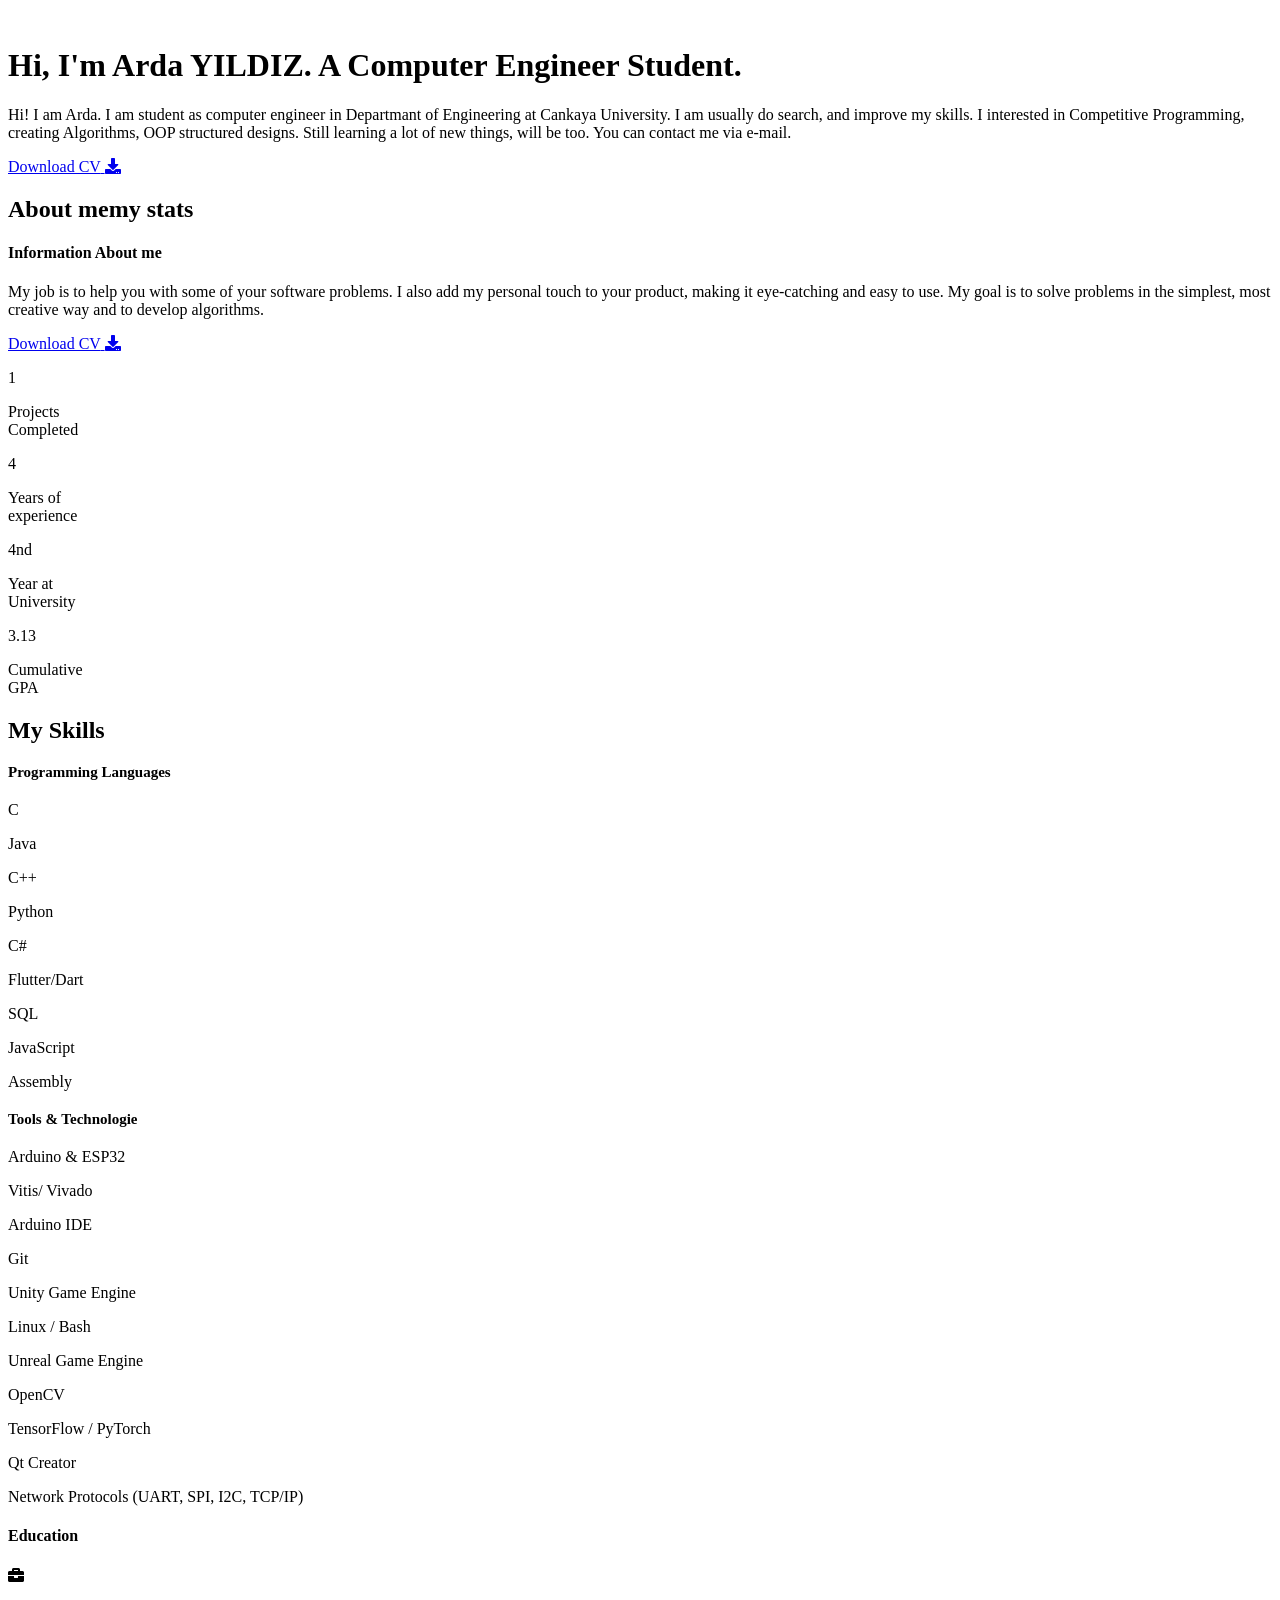
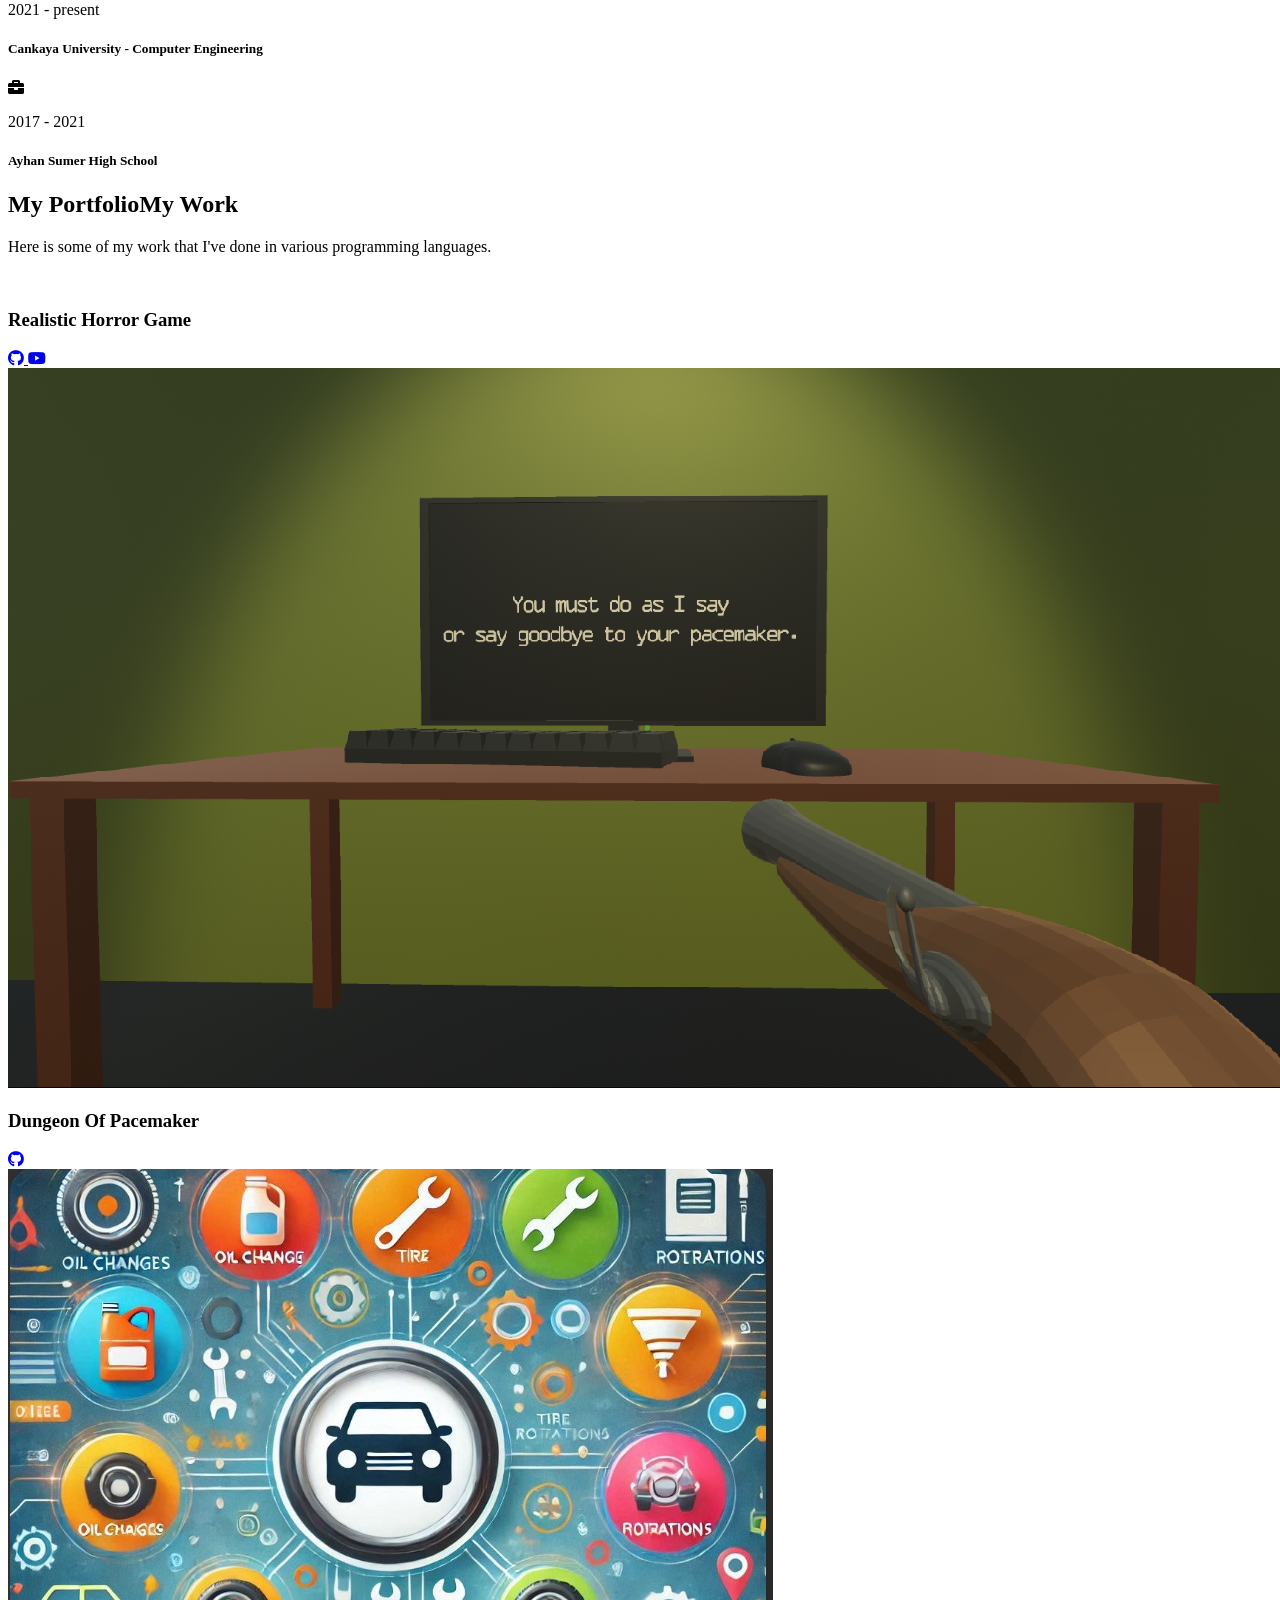
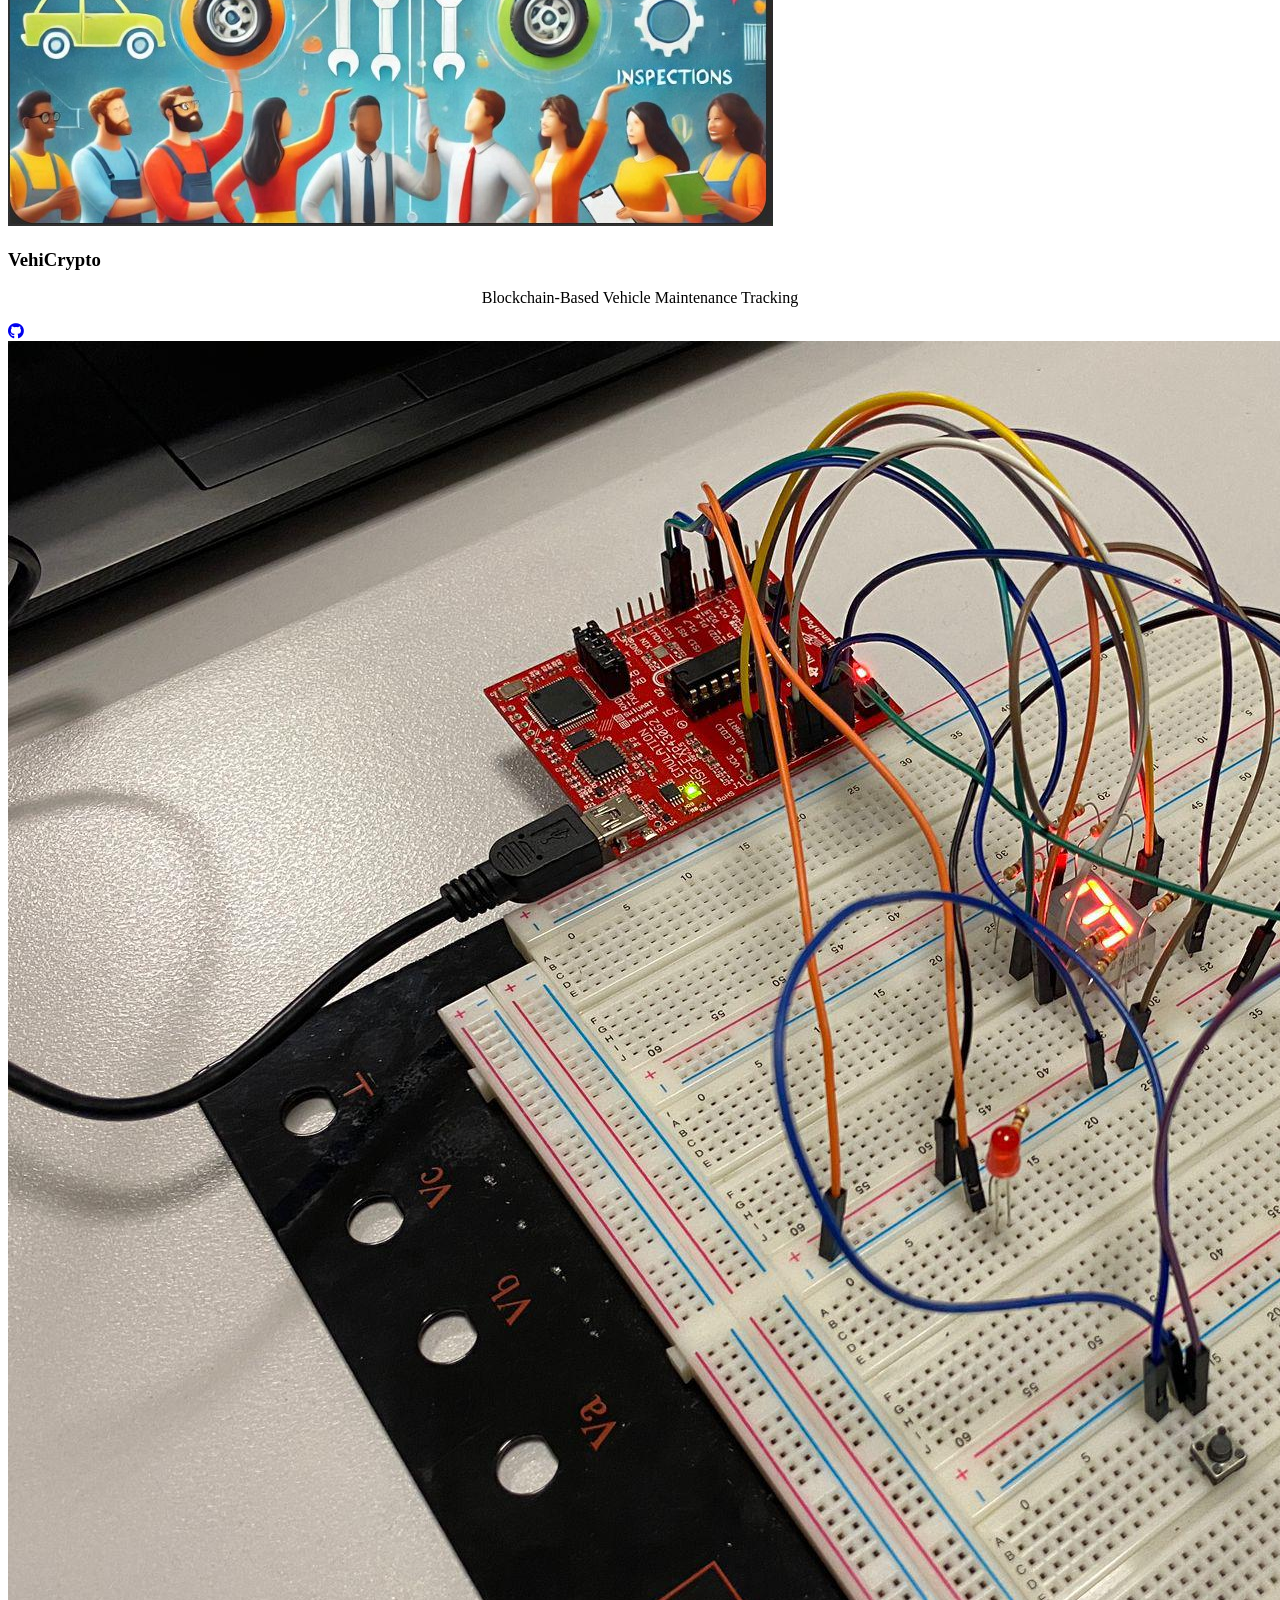
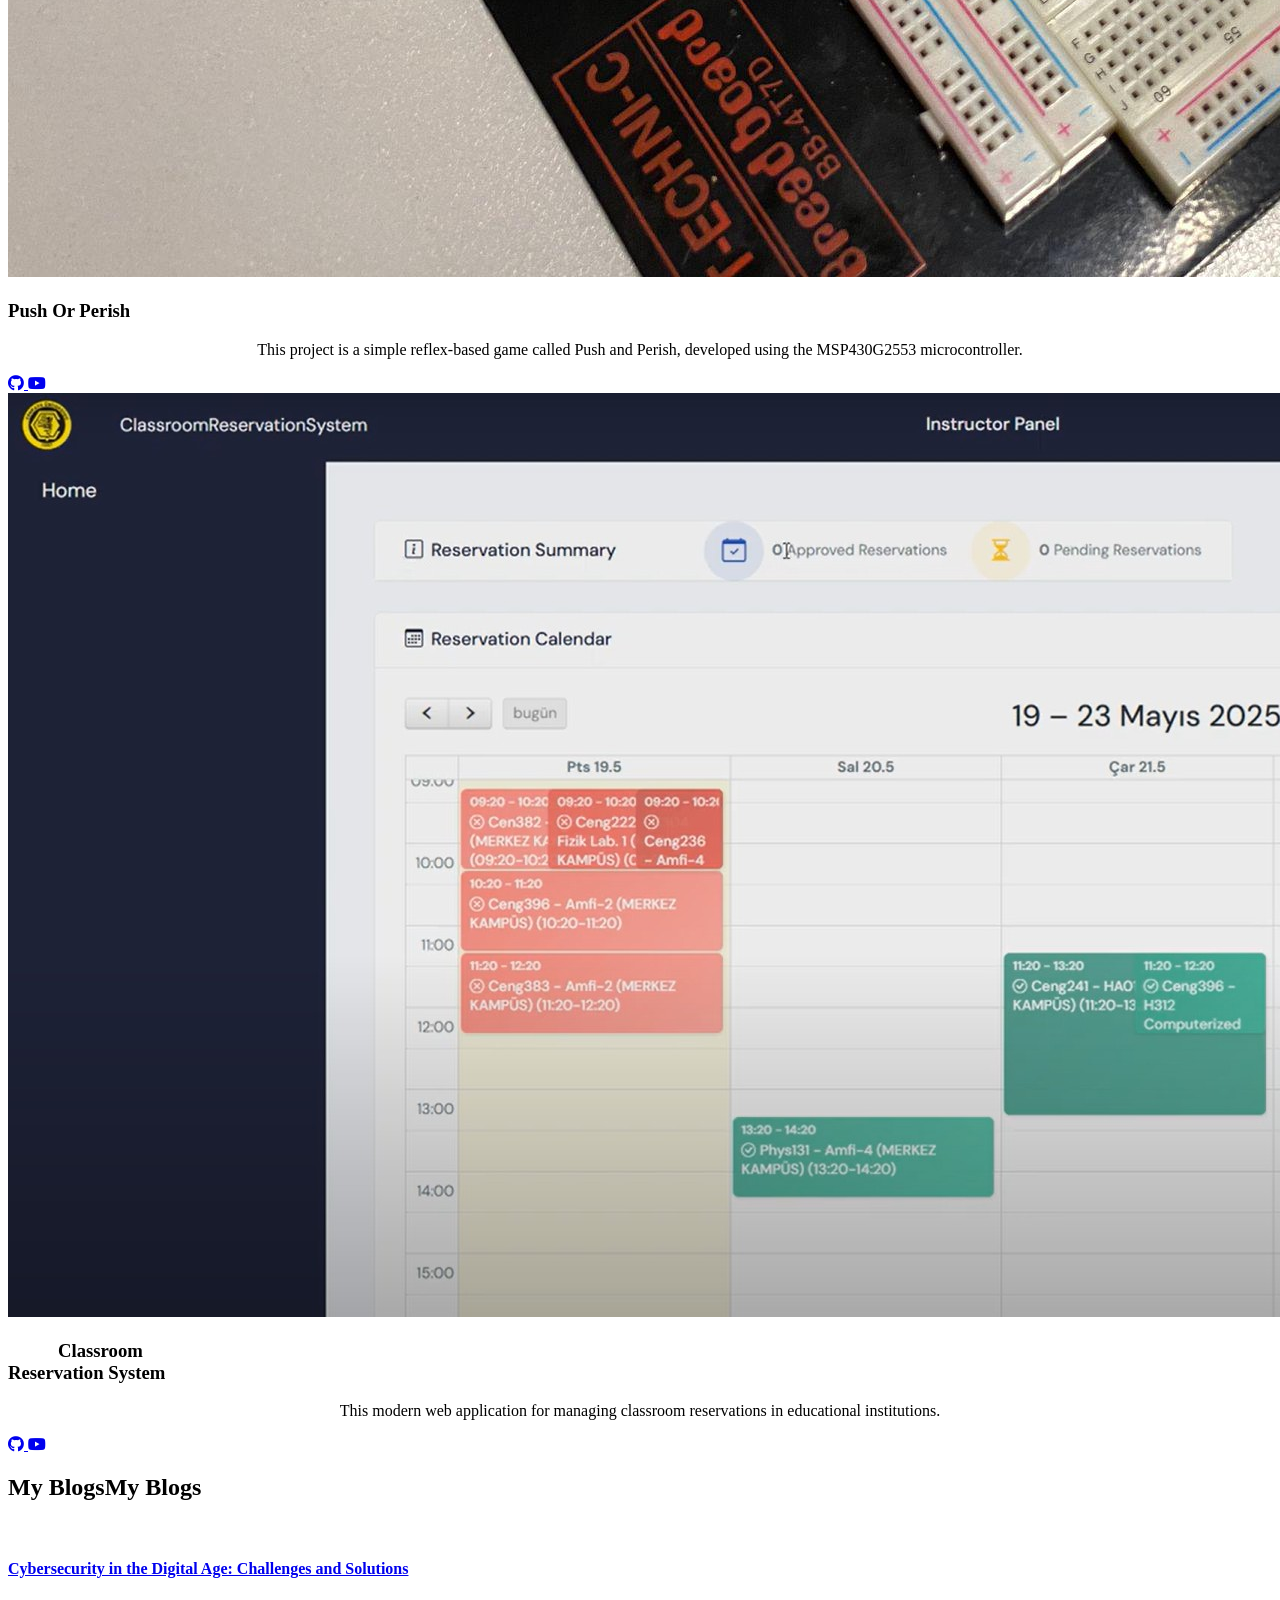
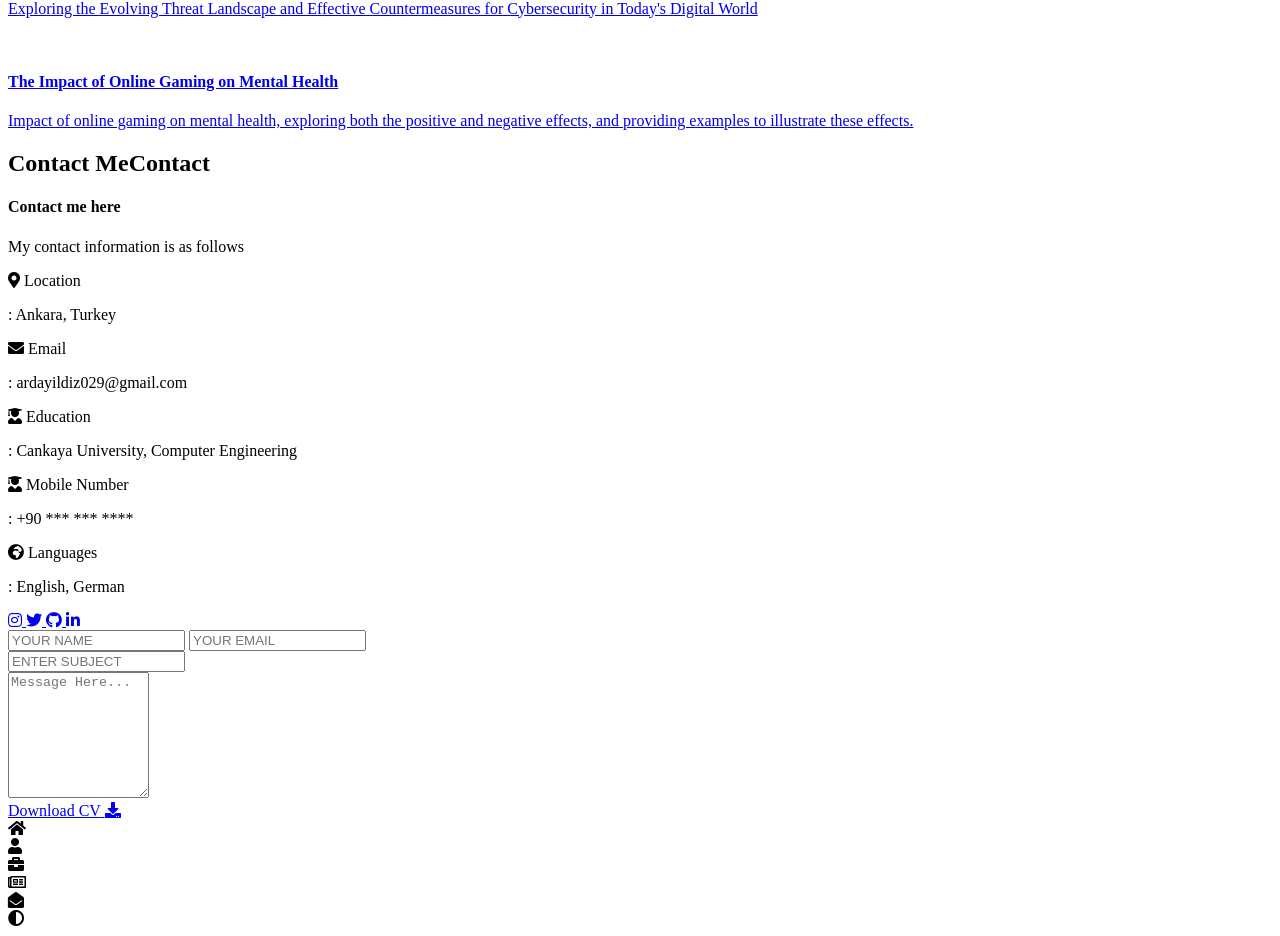
==== index.html @ e6e060e6 "." ====
<!DOCTYPE html>
<html lang="en">

<head>
    <meta charset="UTF-8">
    <meta http-equiv="X-UA-Compatible" content="IE=edge">
    <meta name="viewport" content="width=device-width, initial-scale=1.0">
    <title>Arda YILDIZ</title>
    <link rel="stylesheet" href="styles/styles.css">
    <link rel="preconnect" href="https://fonts.googleapis.com">
    <link rel="preconnect" href="https://fonts.gstatic.com" crossorigin>
    <link rel="stylesheet" href="https://cdnjs.cloudflare.com/ajax/libs/font-awesome/5.15.4/css/all.min.css"
        integrity="sha512-1ycn6IcaQQ40/MKBW2W4Rhis/DbILU74C1vSrLJxCq57o941Ym01SwNsOMqvEBFlcgUa6xLiPY/NS5R+E6ztJQ=="
        crossorigin="anonymous" referrerpolicy="no-referrer" />
    <link href="https://fonts.googleapis.com/css2?family=Poppins:wght@400;500;600;700;800&display=swap"
        rel="stylesheet">
    <link rel="icon" href="https://github.com/29ardayildiz/29ardayildiz.github.io/blob/main/favicon.ico"
        type="image/x-icon" />
</head>

<body class="main-content">
    <header class="container header active" id="home">
        <div class="header-content">
            <div class="left-header">
                <div class="h-shape"></div>
                <div class="image">
                    <img src="img/hero.png" alt="">
                </div>
            </div>
            <div class="right-header">
                <h1 class="name">
                    Hi, I'm <span>Arda YILDIZ.</span>
                    A Computer Engineer Student.
                </h1>
                <p>
                    Hi! I am Arda. I am student as computer engineer in Departmant of Engineering at Cankaya University.
                    I am usually do search, and improve my skills.
                    I interested in Competitive Programming, creating Algorithms, OOP structured designs.
                    Still learning a lot of new things, will be too. You can contact me via e-mail.
                </p>
                <div class="btn-con">
                    <a href="https://29ardayildiz.github.io/Arda_YILDIZ_Cv.pdf" class="main-btn">
                        <span class="btn-text">Download CV</span>
                        <span class="btn-icon"><i class="fas fa-download"></i></span>
                    </a>
                </div>
            </div>
        </div>
    </header>
    <main>
        <section class="container about" id="about">
            <div class="main-title">
                <h2>About <span>me</span><span class="bg-text">my stats</span></h2>
            </div>
            <div class="about-container">
                <div class="left-about">
                    <h4>Information About me</h4>
                    <p>
                        My job is to help you with some of your software problems.
                        I also add my personal touch to your product, making it eye-catching and easy to use.
                        My goal is to solve problems in the simplest, most creative way and to develop algorithms.
                    </p>
                    <div class="btn-con">
                        <a href="https://29ardayildiz.github.io/Arda_YILDIZ_Cv.pdf" class="main-btn">
                            <span class="btn-text">Download CV</span>
                            <span class="btn-icon"><i class="fas fa-download"></i></span>
                        </a>
                    </div>
                </div>
                <div class="right-about">
                    <div class="about-item">
                        <div class="abt-text">
                            <p class="large-text">1</p>
                            <p class="small-text">Projects <br /> Completed</p>
                        </div>
                    </div>
                    <div class="about-item">
                        <div class="abt-text">
                            <p class="large-text">4</p>
                            <p class="small-text">Years of <br /> experience</p>
                        </div>
                    </div>
                    <div class="about-item">
                        <div class="abt-text">
                            <p class="large-text">4nd</p>
                            <p class="small-text">Year at <br /> University</p>
                        </div>
                    </div>
                    <div class="about-item">
                        <div class="abt-text">
                            <p class="large-text">3.13</p>
                            <p class="small-text">Cumulative <br /> GPA</p>
                        </div>
                    </div>
                </div>
            </div>
            <div class="about-stats">
                <h1 class="stat-title">My Skills</h1>
                <h4 class="stat-title" style="font-size:15px;">Programming Languages</h4>
                <div class="progress-bars">
                    <div class="progress-bar">
                        <p class="prog-title">C</p>
                    </div>
                    <div class="progress-bar">
                        <p class="prog-title">Java</p>
                    </div>
                    <div class="progress-bar">
                        <p class="prog-title">C++</p>
                    </div>
                    <div class="progress-bar">
                        <p class="prog-title">Python</p>
                    </div>
                    <div class="progress-bar">
                        <p class="prog-title">C#</p>
                    </div>
                    <div class="progress-bar">
                        <p class="prog-title">Flutter/Dart</p>
                    </div>
                    <div class="progress-bar">
                        <p class="prog-title">SQL</p>
                    </div>
                    <div class="progress-bar">
                        <p class="prog-title">JavaScript</p>
                    </div>
                    <div class="progress-bar">
                        <p class="prog-title">Assembly</p>
                    </div>
                    
                </div>
                <h4 class="stat-title" style="font-size:15px;">Tools & Technologie</h4>
                <div class="progress-bars">
                    <div class="progress-bar">
                        <p class="prog-title">Arduino & ESP32  </p>
                    </div> 
                    <div class="progress-bar">
                        <p class="prog-title">Vitis/ Vivado</p>
                    </div>
                    <div class="progress-bar">
                        <p class="prog-title">Arduino IDE </p>
                    </div>
                    <div class="progress-bar">
                        <p class="prog-title">Git</p>
                    </div>
                    <div class="progress-bar">
                        <p class="prog-title">Unity Game Engine </p>
                    </div>
                    <div class="progress-bar">
                        <p class="prog-title"> Linux / Bash </p>
                    </div>
                    <div class="progress-bar">
                        <p class="prog-title">Unreal Game Engine</p>
                    </div>
                    <div class="progress-bar">
                        <p class="prog-title">OpenCV </p>
                    </div>
                    <div class="progress-bar">
                        <p class="prog-title">TensorFlow / PyTorch</p>
                    </div>
                    <div class="progress-bar">
                        <p class="prog-title">Qt Creator</p>
                    </div>
                    <div class="progress-bar" style="width:100%;">
                        <p class="prog-title" style="white-space:nowrap;">Network Protocols (UART, SPI, I2C, TCP/IP)</p>
                    </div>
            </div>
            </div>

            <h4 class="stat-title">Education</h4>
            <div class="timeline">
                <div class="timeline-item">
                    <div class="tl-icon">
                        <i class="fas fa-briefcase"></i>
                    </div>
                    <p class="tl-duration">2021 - present</p>
                    <h5>Cankaya University<span> - Computer Engineering</span></h5>

                </div>
                <div class="timeline-item">
                    <div class="tl-icon">
                        <i class="fas fa-briefcase"></i>
                    </div>
                    <p class="tl-duration">2017 - 2021</p>
                    <h5>Ayhan Sumer High School</h5>

                </div>

            </div>
        </section>
        <section class="container" id="portfolio">
            <div class="main-title">
                <h2>My <span>Portfolio</span><span class="bg-text">My Work</span></h2>
            </div>
            <p class="port-text">
                Here is some of my work that I've done in various programming languages.
            </p>
            <div class="portfolios">
                <div class="portfolio-item">
                    <div class="image">
                        <img src="img/port1.jpg" alt="">
                    </div>
                    <div class="hover-items">
                        <h3>Realistic Horror Game</h3>
                        <div class="icons">
                            <a href="https://github.com/Cagdas-Gulec/UE4_Horror_Game_Project" class="icon">
                                <i class="fab fa-github"></i>
                            </a>

                            <a href="https://www.youtube.com/watch?v=FLW4SrO-ktk" class="icon">
                                <i class="fab fa-youtube"></i>
                            </a>
                        </div>
                    </div>
                </div>

                <div class="portfolio-item">
                    <div class="image">
                        <img src="img/port4.jpg" alt="">
                    </div>
                    <div class="hover-items">
                        <h3>Dungeon Of Pacemaker</h3>
                        <div class="icons">
                            <a href="https://github.com/alperenelbiz/Dungeon-Of-Pacemaker--TeduJam" class="icon">
                                <i class="fab fa-github"></i>
                            </a>

                        </div>
                    </div>
                </div>

                <div class="portfolio-item">
                    <div class="image">
                        <img src="img/port2.jpg" alt="">
                    </div>
                    <div class="hover-items">
                        <h3>VehiCrypto</h3>
                        <p style="text-align: center;">Blockchain-Based Vehicle Maintenance Tracking</p>
                        <div class="icons">
                            <a href="https://github.com/dogukanpoyraz/VehiCrypto?tab=readme-ov-file#login-page"
                                class="icon">
                                <i class="fab fa-github"></i>
                            </a>
                        </div>
                    </div>
                </div>

                <div class="portfolio-item">
                    <div class="image">
                        <img src="img/port3.jpg" alt="">
                    </div>
                    <div class="hover-items">
                        <h3>Push Or Perish</h3>
                        <p style="text-align: center;">This project is a simple reflex-based game called Push and
                            Perish, developed using the MSP430G2553 microcontroller.</p>
                        <div class="icons">
                            <a href="https://github.com/29ardayildiz/Push_Or_Perish" class="icon">
                                <i class="fab fa-github"></i>
                            </a>
                            <a href="https://www.youtube.com/watch?v=0pIQgclVjL4" class="icon">
                                <i class="fab fa-youtube"></i>
                            </a>
                        </div>
                    </div>
                </div>
                <div class="portfolio-item">
                    <div class="image">
                        <img src="img/port5.jpg" alt="">
                    </div>
                    <div class="hover-items">
                        <h3><span class="spaced" style="margin-left:50px;">Classroom</span> <br>Reservation System</h3>
                        <p style="text-align: center;">This modern web application for managing classroom reservations in educational institutions.</p>
                        <div class="icons">
                            <a href="https://github.com/29ardayildiz/ClassroomReservationSystem" class="icon">
                                <i class="fab fa-github"></i>
                            </a>
                            <a href="https://www.youtube.com/watch?v=wq49cKLY9os" class="icon">
                                <i class="fab fa-youtube"></i>
                            </a>
                        </div>
                    </div>
                </div>




            </div>
        </section>
        <section class="container" id="blogs">
            <div class="blogs-content">
                <div class="main-title">
                    <h2>My <span>Blogs</span><span class="bg-text">My Blogs</span></h2>
                </div>
                <div class="blogs">
                    <div class="blog">
                        <a href="https://vocal.media/01/cybersecurity-in-the-digital-age-challenges-and-solutions">
                            <img src="img/blog1.jpg" alt="">
                            <div class="blog-text">
                                <h4>
                                    Cybersecurity in the Digital Age: Challenges and Solutions
                                </h4>
                                <p>
                                    Exploring the Evolving Threat Landscape and Effective Countermeasures for
                                    Cybersecurity in Today's Digital World
                                </p>

                            </div>
                        </a>
                    </div>
                    <div class="blog">
                        <a
                            href="https://medium.com/@29ardayildiz/the-impact-of-online-gaming-on-mental-health-db5d0eb0e60f">
                            <img src="img/blog2.jpg" alt="">
                            <div class="blog-text">
                                <h4>
                                    The Impact of Online Gaming on Mental Health
                                </h4>
                                <p>
                                    Impact of online gaming on mental health, exploring both the positive and negative
                                    effects, and providing examples to illustrate these effects.
                                </p>

                            </div>
                        </a>
                    </div>

                </div>
            </div>
        </section>
        <section class="container contact" id="contact">
            <div class="contact-container">
                <div class="main-title">
                    <h2>Contact <span>Me</span><span class="bg-text">Contact</span></h2>
                </div>
                <div class="contact-content-con">
                    <div class="left-contact">
                        <h4>Contact me here</h4>
                        <p>
                            My contact information is as follows
                        </p>
                        <div class="contact-info">
                            <div class="contact-item">
                                <div class="icon">
                                    <i class="fas fa-map-marker-alt"></i>
                                    <span>Location</span>
                                </div>
                                <p>
                                    : Ankara, Turkey
                                </p>
                            </div>
                            <div class="contact-item">
                                <div class="icon">
                                    <i class="fas fa-envelope"></i>
                                    <span>Email</span>
                                </div>
                                <p>
                                    <span>: ardayildiz029@gmail.com</span>
                                </p>
                            </div>
                            <div class="contact-item">
                                <div class="icon">
                                    <i class="fas fa-user-graduate"></i>
                                    <span>Education</span>
                                </div>
                                <p>
                                    <span>: Cankaya University, Computer Engineering</span>
                                </p>
                            </div>
                            <div class="contact-item">
                                <div class="icon">
                                    <i class="fas fa-user-graduate"></i>
                                    <span>Mobile Number</span>
                                </div>
                                <p>
                                    <span>: +90 *** *** ****</span>
                                </p>
                            </div>
                            <div class="contact-item">
                                <div class="icon">
                                    <i class="fas fa-globe-africa"></i>
                                    <span>Languages</span>
                                </div>
                                <p>
                                    <span>: English, German</span>
                                </p>
                            </div>
                        </div>
                        <div class="contact-icons">
                            <div class="contact-icon">
                                <a href="https://www.instagram.com/29ardayildiz/" target="_blank">
                                    <i class="fab fa-instagram"></i>
                                </a>
                                <a href="https://twitter.com/29ardayildiz" target="_blank">
                                    <i class="fab fa-twitter"></i>
                                </a>
                                <a href="https://github.com/29ardayildiz" target="_blank">
                                    <i class="fab fa-github"></i>
                                </a>
                                <a href="https://www.linkedin.com/in/arda-y%C4%B1ld%C4%B1z-a2ab32218/" target="_blank">
                                    <i class="fab fa-linkedin-in"></i>
                                </a>
                            </div>
                        </div>
                    </div>
                    <div class="right-contact">
                        <form action="" class="contact-form">
                            <div class="input-control i-c-2">
                                <input type="text" required placeholder="YOUR NAME">
                                <input type="email" required placeholder="YOUR EMAIL">
                            </div>
                            <div class="input-control">
                                <input type="text" required placeholder="ENTER SUBJECT">
                            </div>
                            <div class="input-control">
                                <textarea name="" id="" cols="15" rows="8" placeholder="Message Here..."></textarea>
                            </div>
                            <div class="submit-btn">
                                <a href="https://29ardayildiz.github.io/Arda_YILDIZ_Cv.pdf" class="main-btn">
                                    <span class="btn-text">Download CV</span>
                                    <span class="btn-icon"><i class="fas fa-download"></i></span>


                                </a>
                            </div>
                        </form>
                    </div>
                </div>
            </div>
        </section>
    </main>

    <div class="controls">
        <div class="control active-btn" data-id="home">
            <i class="fas fa-home"></i>
        </div>
        <div class="control" data-id="about">
            <i class="fas fa-user"></i>
        </div>
        <div class="control" data-id="portfolio">
            <i class="fas fa-briefcase"></i>
        </div>
        <div class="control" data-id="blogs">
            <i class="far fa-newspaper"></i>
        </div>
        <div class="control" data-id="contact">
            <i class="fas fa-envelope-open"></i>
        </div>
    </div>
    <div class="theme-btn">
        <i class="fas fa-adjust"></i>
    </div>
    <script src="app.js"></script>
</body>

</html>
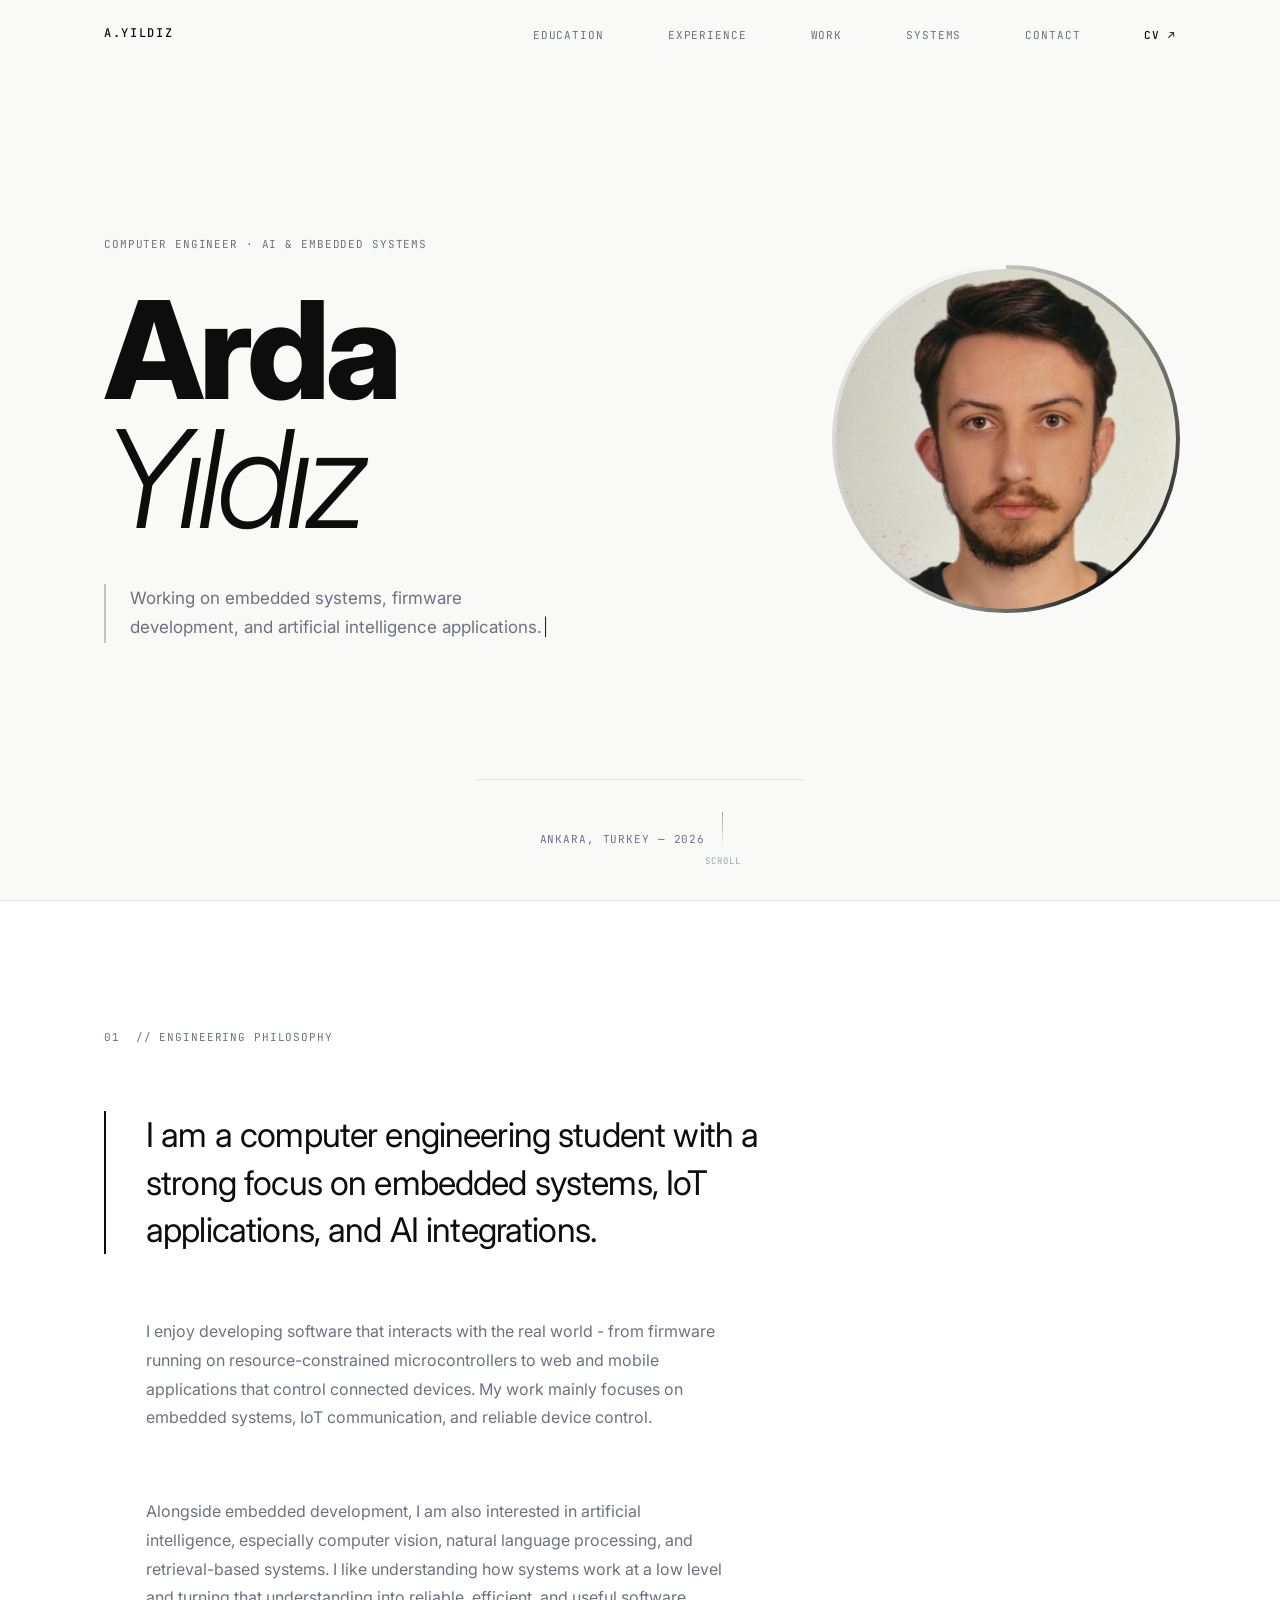
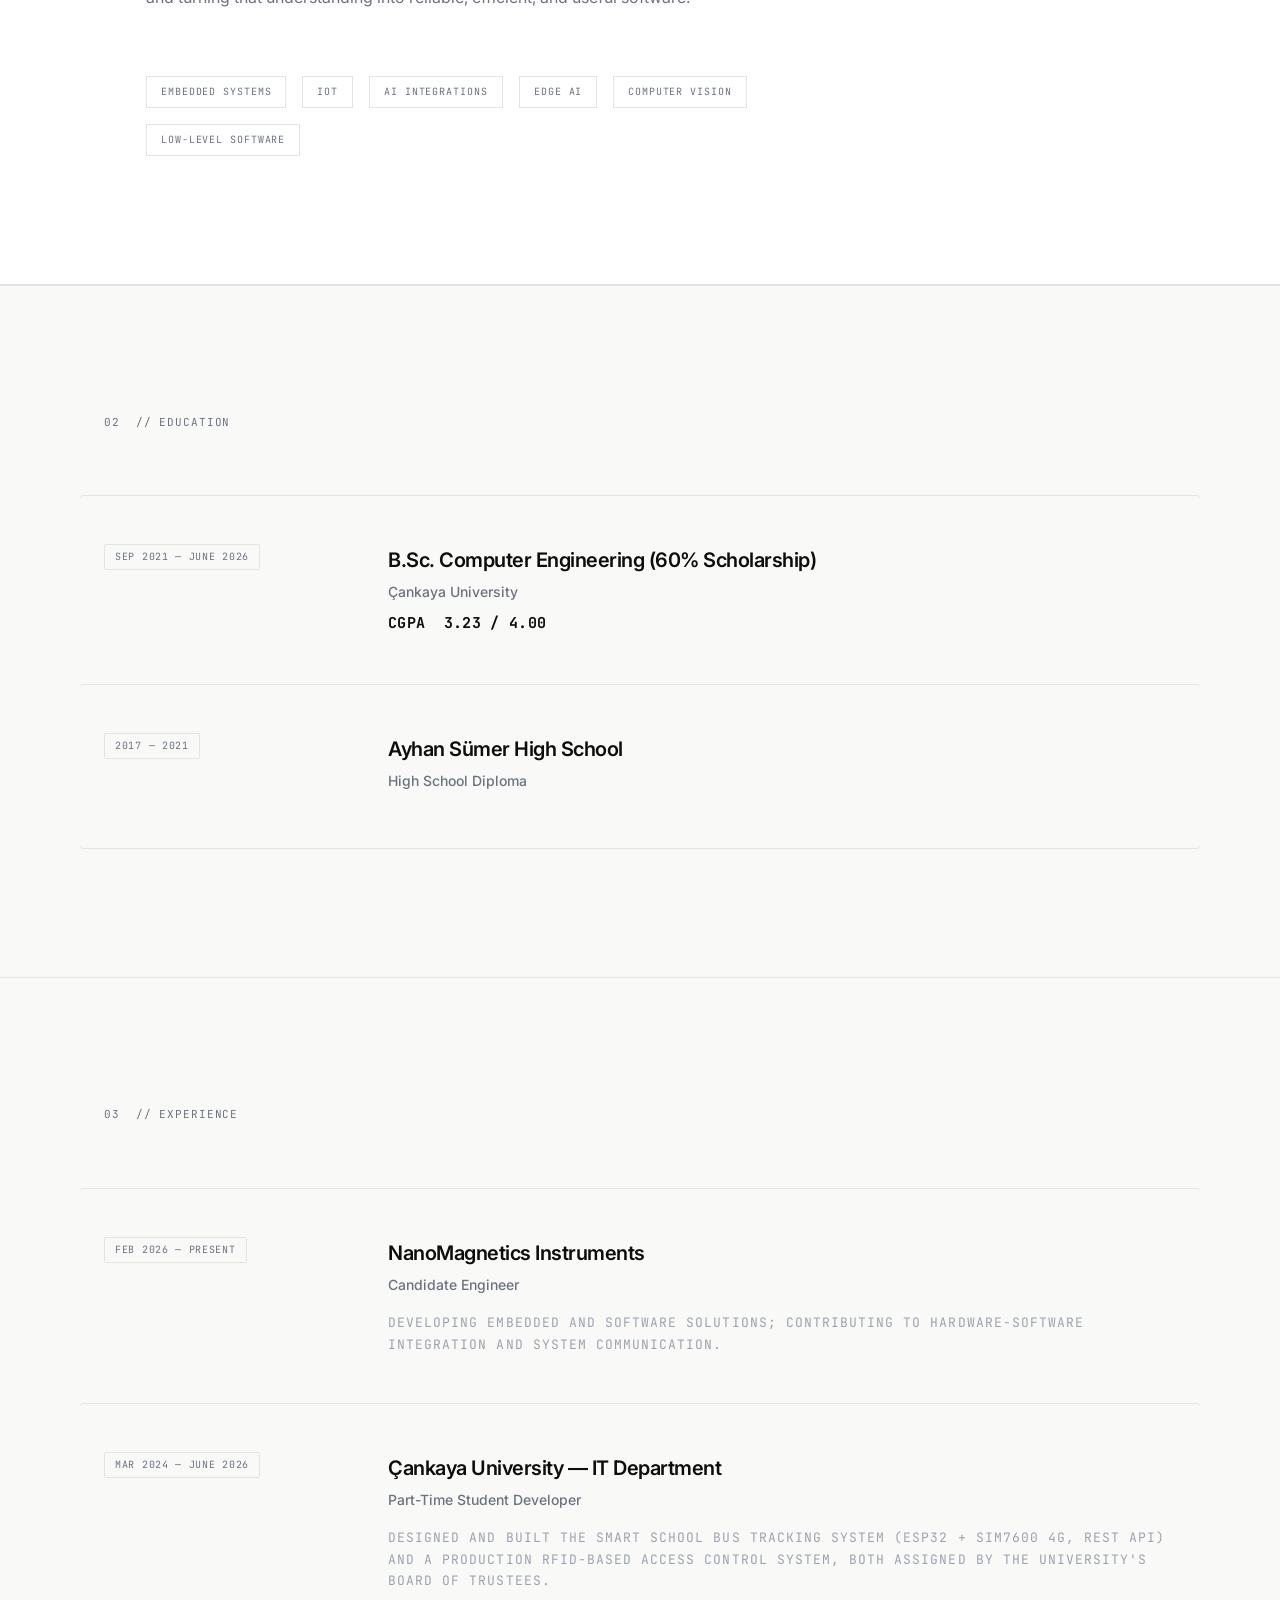
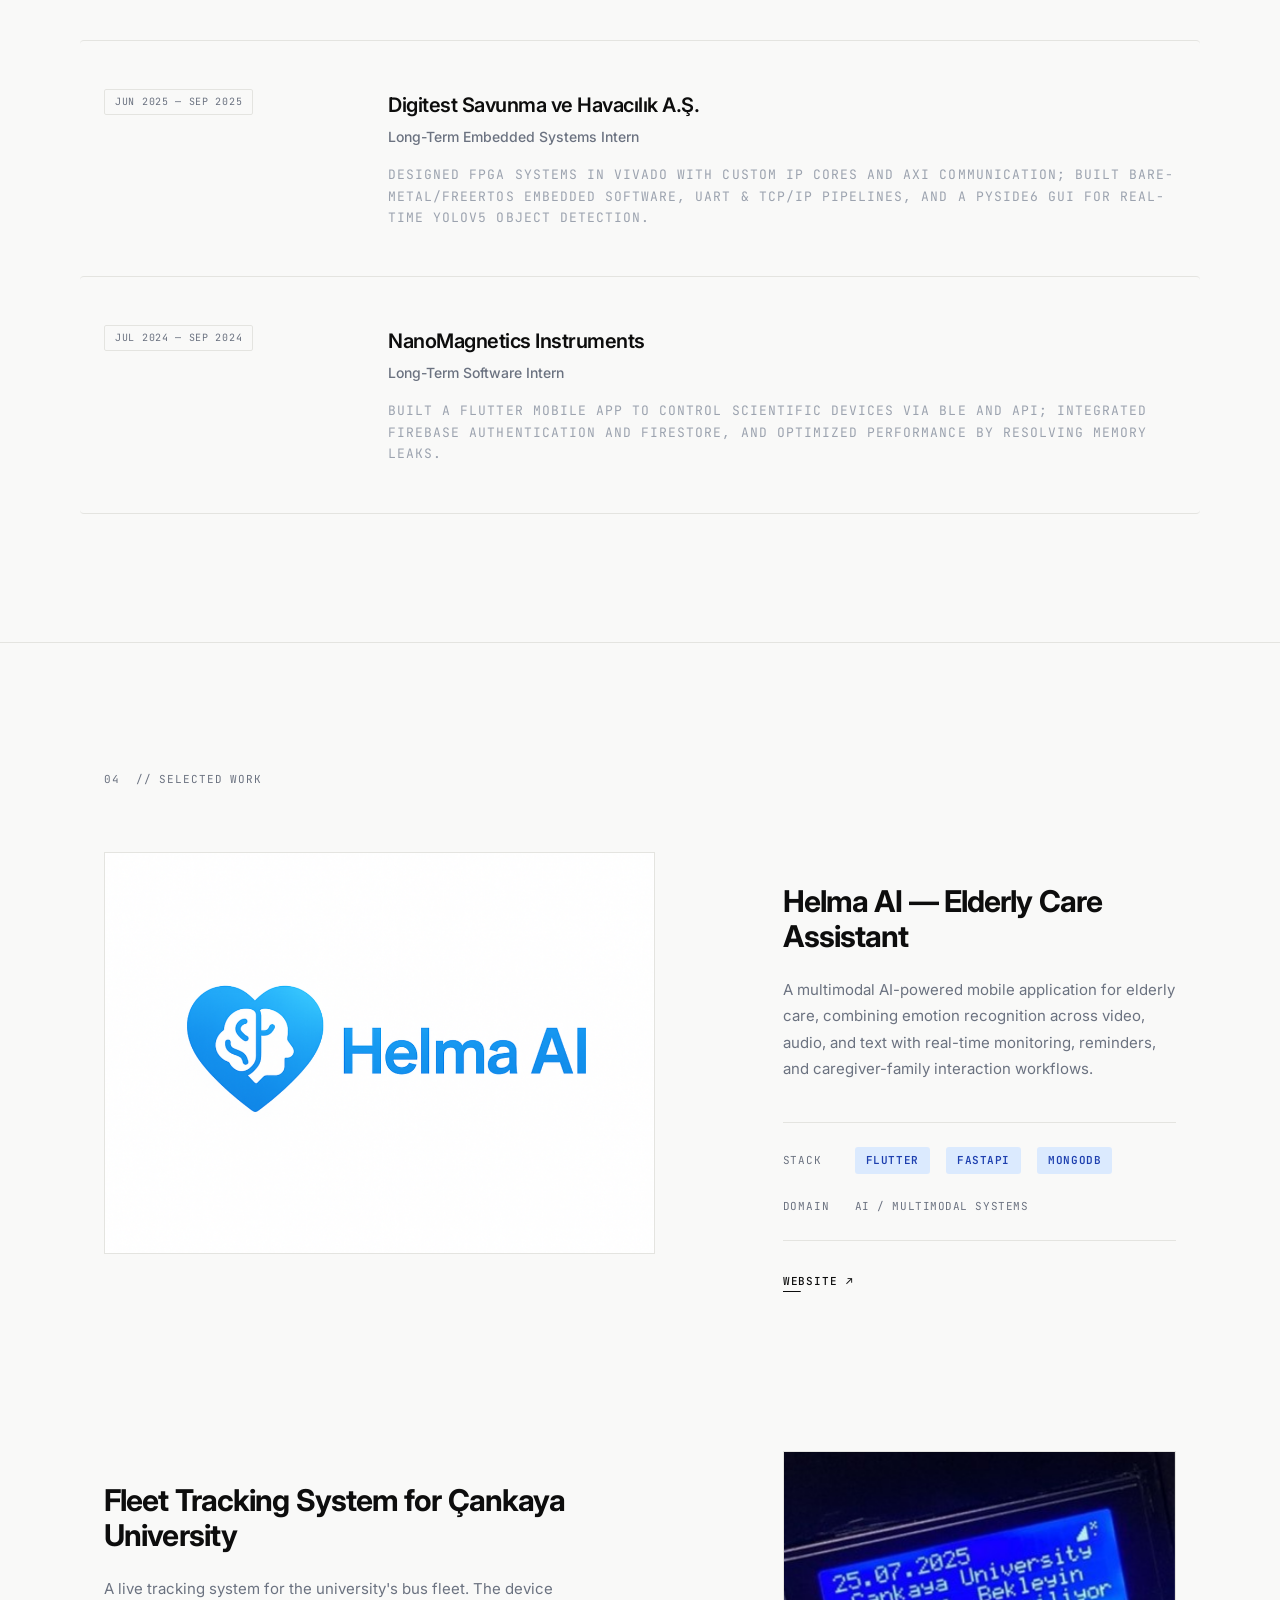
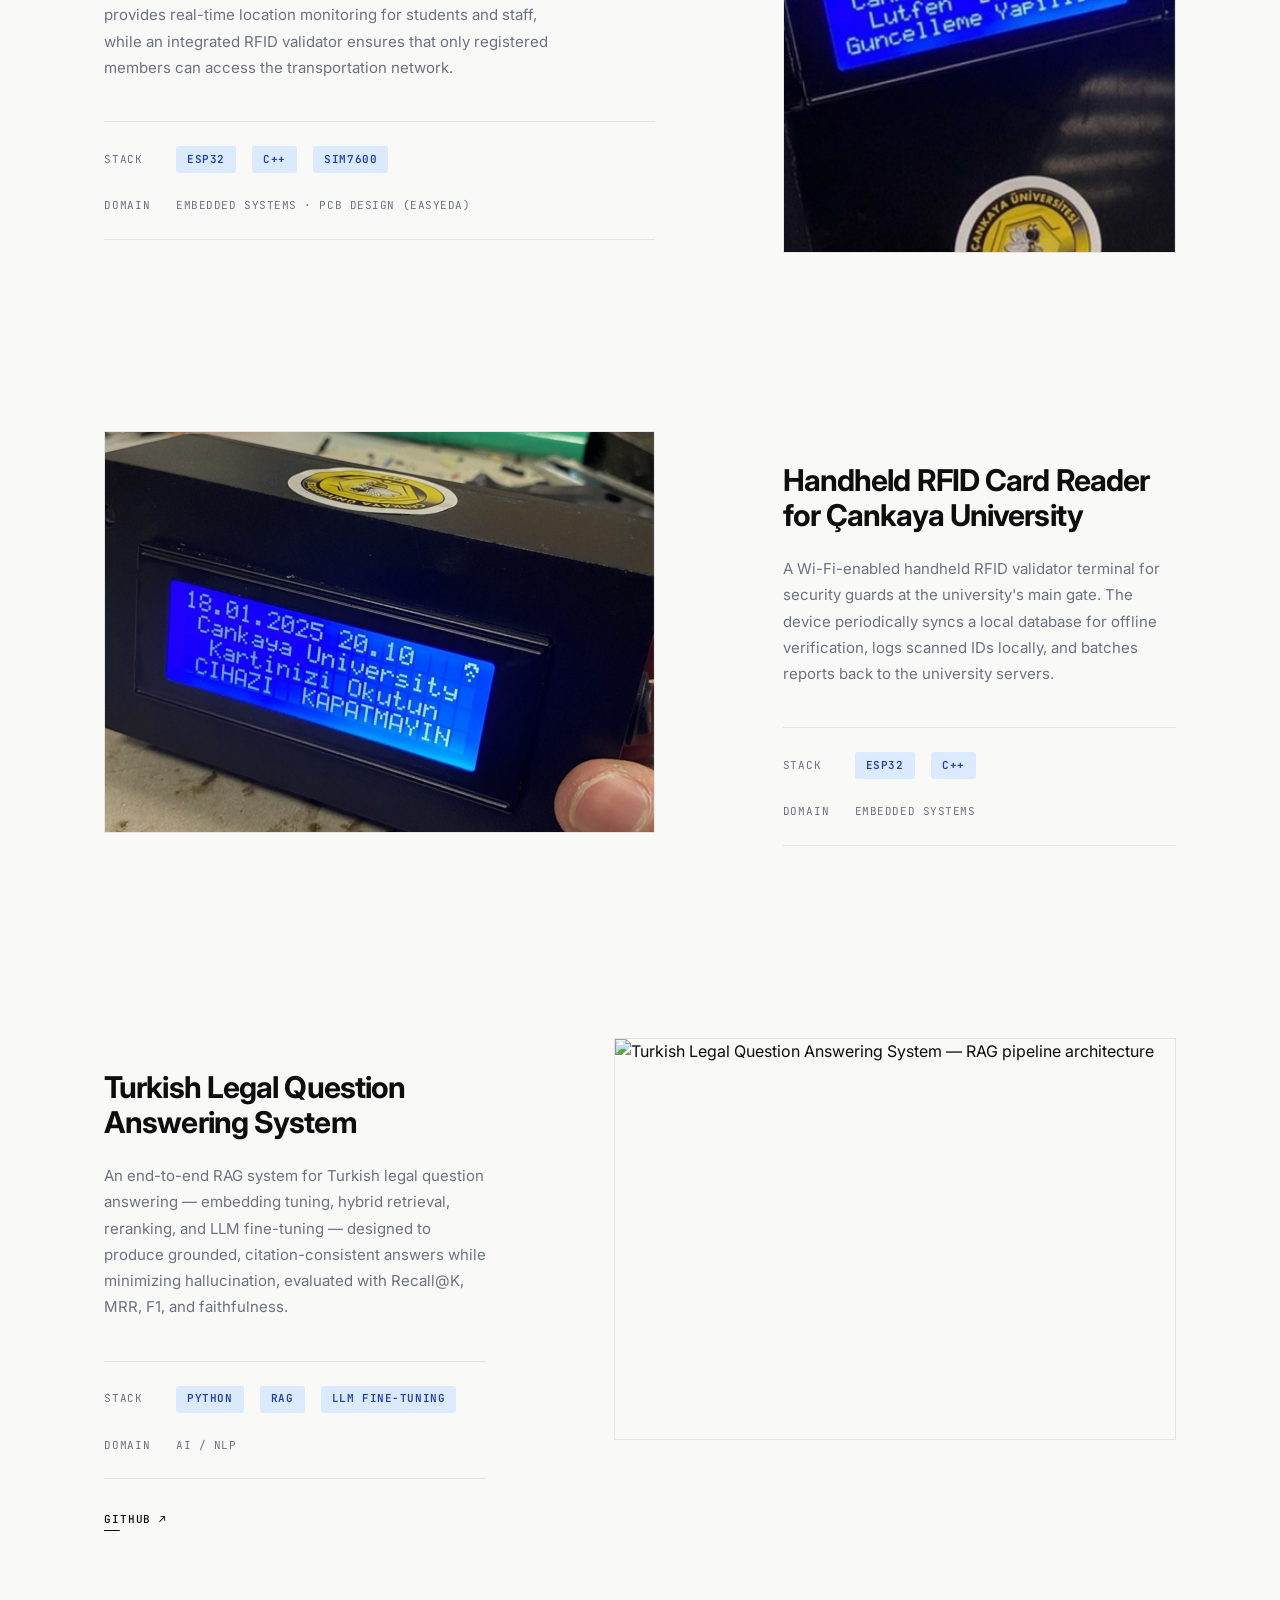
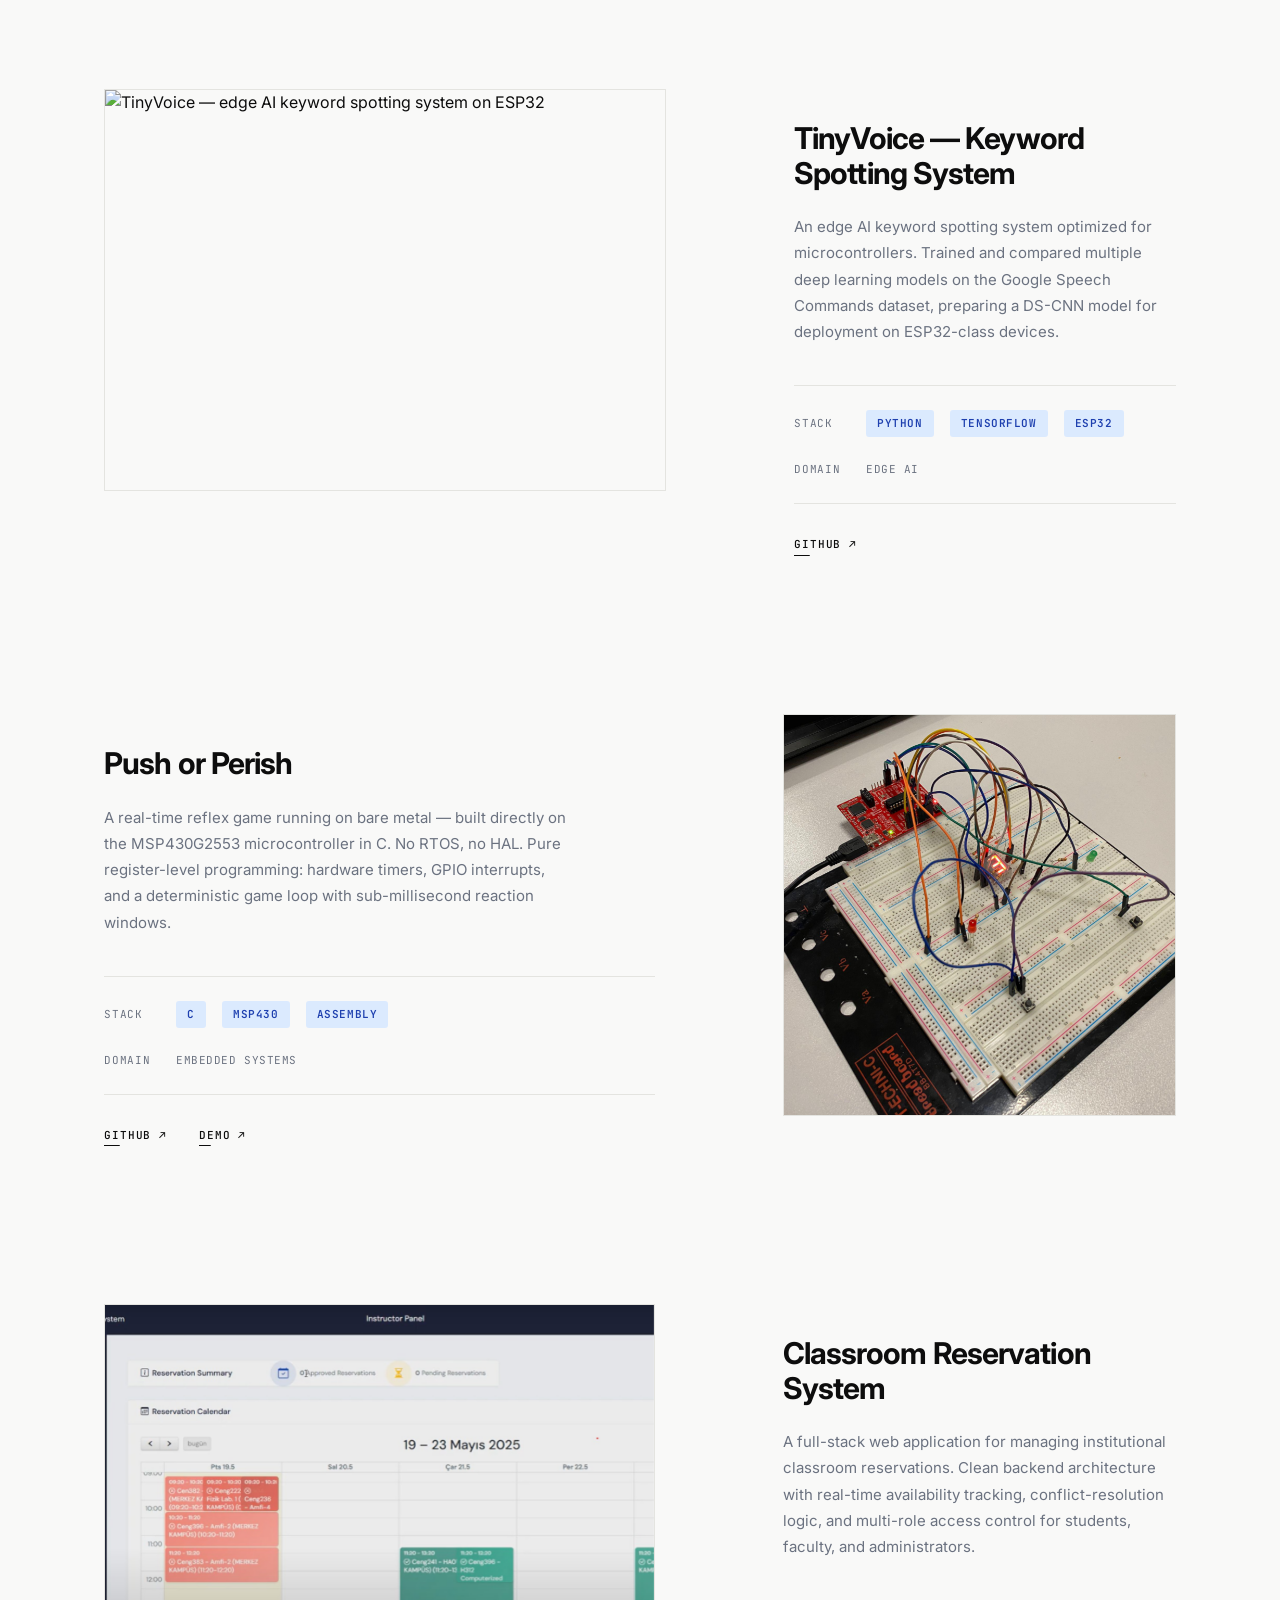
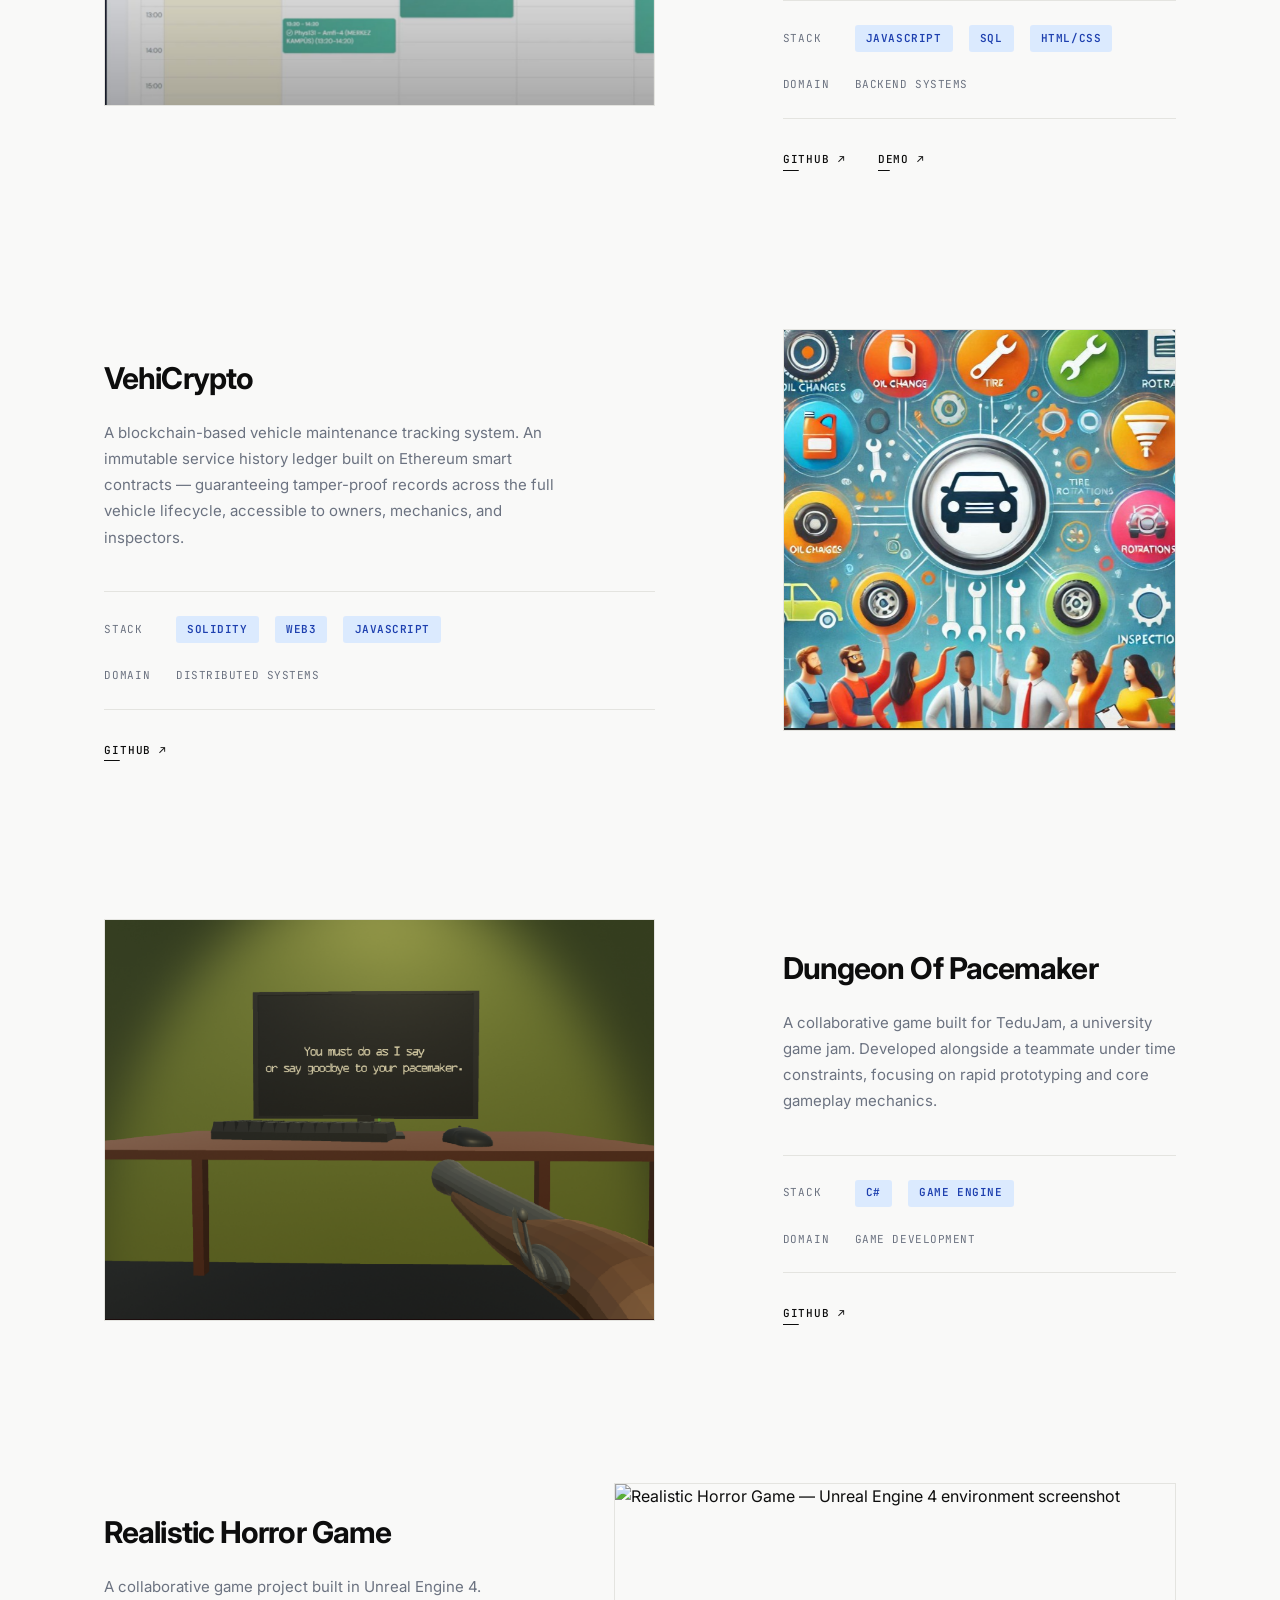
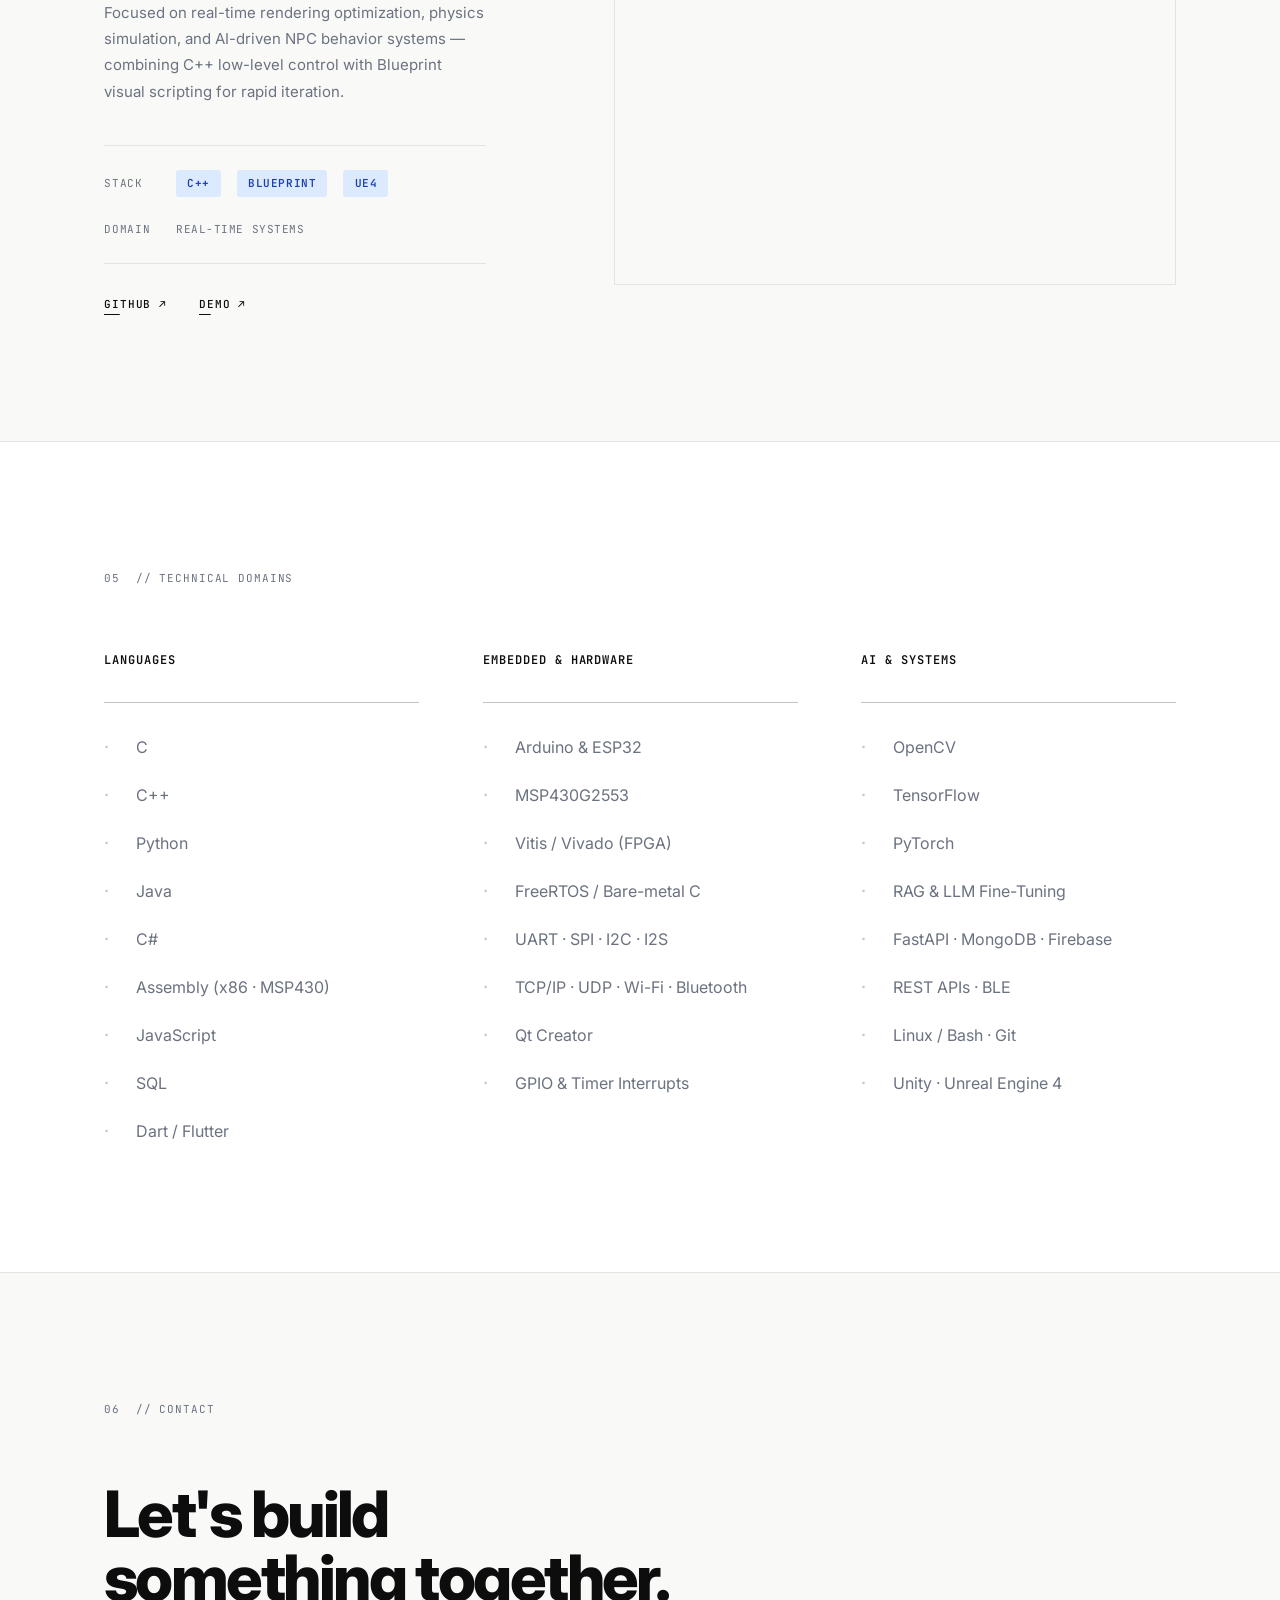
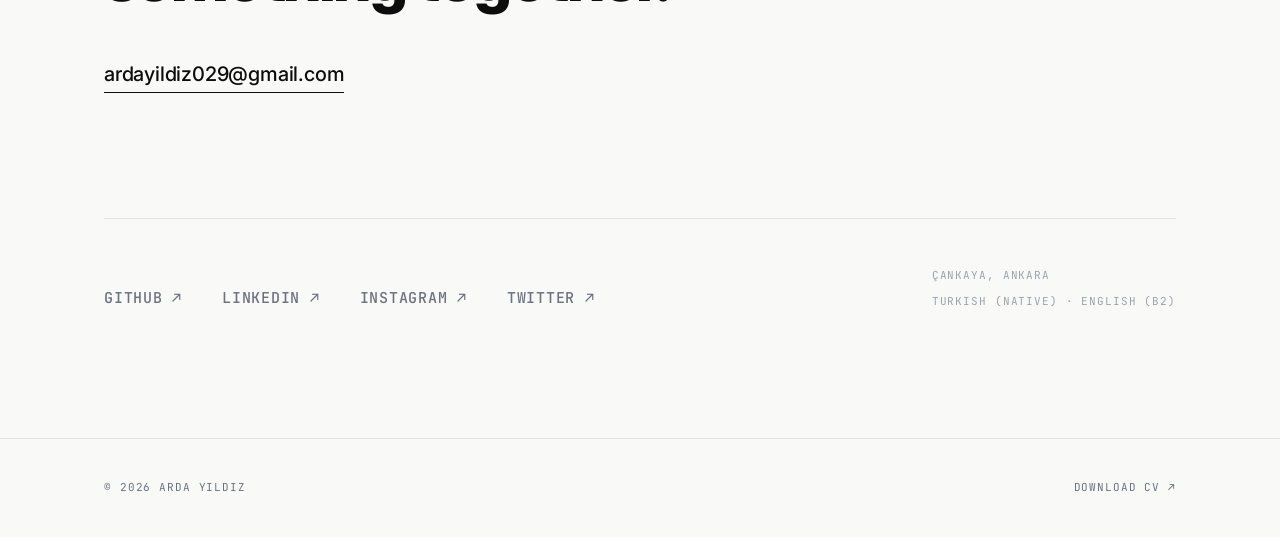
==== commit eaf05158: "feat: rewrite portfolio with custom CSS, scroll animations, mobile menu, and updated assets" ====
--- a/index.html
+++ b/index.html
@@ -2,452 +2,862 @@
 <html lang="en">
 
 <head>
-    <meta charset="UTF-8">
-    <meta http-equiv="X-UA-Compatible" content="IE=edge">
-    <meta name="viewport" content="width=device-width, initial-scale=1.0">
-    <title>Arda YILDIZ</title>
-    <link rel="stylesheet" href="styles/styles.css">
-    <link rel="preconnect" href="https://fonts.googleapis.com">
-    <link rel="preconnect" href="https://fonts.gstatic.com" crossorigin>
-    <link rel="stylesheet" href="https://cdnjs.cloudflare.com/ajax/libs/font-awesome/5.15.4/css/all.min.css"
-        integrity="sha512-1ycn6IcaQQ40/MKBW2W4Rhis/DbILU74C1vSrLJxCq57o941Ym01SwNsOMqvEBFlcgUa6xLiPY/NS5R+E6ztJQ=="
-        crossorigin="anonymous" referrerpolicy="no-referrer" />
-    <link href="https://fonts.googleapis.com/css2?family=Poppins:wght@400;500;600;700;800&display=swap"
-        rel="stylesheet">
-    <link rel="icon" href="https://github.com/29ardayildiz/29ardayildiz.github.io/blob/main/favicon.ico"
-        type="image/x-icon" />
+  <meta charset="UTF-8">
+  <meta http-equiv="X-UA-Compatible" content="IE=edge">
+  <meta name="viewport" content="width=device-width, initial-scale=1.0">
+
+  <title>Arda Yıldız — AI &amp; Embedded Systems Engineer</title>
+  <meta name="description"
+    content="Portfolio of Arda Yıldız — Computer Engineer specializing in AI, Embedded Systems, Computer Vision, and low-level software. Based in Ankara, Turkey.">
+  <meta name="author" content="Arda Yıldız">
+  <meta name="robots" content="index, follow">
+
+  <!-- Open Graph -->
+  <meta property="og:title" content="Arda Yıldız — AI &amp; Embedded Systems Engineer">
+  <meta property="og:description"
+    content="Building systems that understand their environment — from low-level firmware to neural inference at the edge.">
+  <meta property="og:type" content="website">
+  <meta property="og:url" content="https://29ardayildiz.github.io/">
+
+  <!-- Canonical -->
+  <link rel="canonical" href="https://29ardayildiz.github.io/">
+
+  <!-- Favicon -->
+  <link rel="icon" href="favicon.ico" type="image/x-icon">
+
+  <!-- Fonts: Inter + JetBrains Mono -->
+  <link rel="preconnect" href="https://fonts.googleapis.com">
+  <link rel="preconnect" href="https://fonts.gstatic.com" crossorigin>
+  <link
+    href="https://fonts.googleapis.com/css2?family=Inter:wght@300;400;500;600;700;800&family=JetBrains+Mono:wght@400;500&display=swap"
+    rel="stylesheet">
+
+  <!-- Styles -->
+  <link rel="stylesheet" href="styles/styles.css">
 </head>
 
-<body class="main-content">
-    <header class="container header active" id="home">
-        <div class="header-content">
-            <div class="left-header">
-                <div class="h-shape"></div>
-                <div class="image">
-                    <img src="img/hero.png" alt="">
-                </div>
-            </div>
-            <div class="right-header">
-                <h1 class="name">
-                    Hi, I'm <span>Arda YILDIZ.</span>
-                    A Computer Engineer Student.
-                </h1>
-                <p>
-                    Hi! I am Arda. I am student as computer engineer in Departmant of Engineering at Cankaya University.
-                    I am usually do search, and improve my skills.
-                    I interested in Competitive Programming, creating Algorithms, OOP structured designs.
-                    Still learning a lot of new things, will be too. You can contact me via e-mail.
-                </p>
-                <div class="btn-con">
-                    <a href="https://29ardayildiz.github.io/Arda_YILDIZ_Cv.pdf" class="main-btn">
-                        <span class="btn-text">Download CV</span>
-                        <span class="btn-icon"><i class="fas fa-download"></i></span>
-                    </a>
-                </div>
-            </div>
+<body>
+
+  <!-- ════════════════════════════════════════════════════════
+       NAVIGATION
+       ════════════════════════════════════════════════════════ -->
+  <nav class="nav" id="nav" aria-label="Primary navigation">
+    <div class="nav__inner">
+
+      <a href="#hero" class="nav__logo" aria-label="Back to top — Arda Yıldız">
+        A.YILDIZ
+      </a>
+
+      <!-- Desktop links -->
+      <ul class="nav__links" role="list">
+        <li><a href="#timeline" class="nav__link">Education</a></li>
+        <li><a href="#experience" class="nav__link">Experience</a></li>
+        <li><a href="#work" class="nav__link">Work</a></li>
+        <li><a href="#systems" class="nav__link">Systems</a></li>
+        <li><a href="#contact" class="nav__link">Contact</a></li>
+        <li>
+          <a href="Arda_YILDIZ_Cv.pdf" class="nav__link nav__link--cv" target="_blank" rel="noopener noreferrer">CV
+            ↗</a>
+        </li>
+      </ul>
+
+      <!-- Hamburger (mobile) -->
+      <button class="nav__toggle" id="nav-toggle" aria-label="Toggle menu" aria-expanded="false"
+        aria-controls="nav-drawer">
+        <span></span>
+        <span></span>
+      </button>
+
+    </div><!-- /nav__inner -->
+
+    <!-- Mobile drawer -->
+    <nav class="nav__drawer" id="nav-drawer" aria-label="Mobile navigation">
+      <a href="#timeline" class="nav__link drawer__link">Education</a>
+      <a href="#experience" class="nav__link drawer__link">Experience</a>
+      <a href="#work" class="nav__link drawer__link">Work</a>
+      <a href="#systems" class="nav__link drawer__link">Systems</a>
+      <a href="#contact" class="nav__link drawer__link">Contact</a>
+      <a href="Arda_YILDIZ_Cv.pdf" class="nav__link nav__link--cv drawer__link" target="_blank"
+        rel="noopener noreferrer">CV ↗</a>
+    </nav>
+  </nav>
+
+
+  <main>
+
+    <!-- ══════════════════════════════════════════════════════
+         00 · HERO
+         ══════════════════════════════════════════════════════ -->
+    <section class="hero" id="hero" aria-labelledby="hero-name">
+
+      <div class="hero__body">
+
+        <!-- Left: text -->
+        <div class="hero__content">
+          <p class="hero__label mono" aria-label="Role">
+            Computer Engineer &middot; AI &amp; Embedded Systems
+          </p>
+
+          <h1 class="hero__name" id="hero-name">
+            Arda<br>
+            <em>Yıldız</em>
+          </h1>
+
+          <p class="hero__tagline" id="hero-tagline"
+            data-typewriter="Working on embedded systems, firmware development, and artificial intelligence applications.">
+            <span class="typewriter-text"></span><span class="typewriter-cursor" aria-hidden="true">|</span>
+          </p>
         </div>
-    </header>
-    <main>
-        <section class="container about" id="about">
-            <div class="main-title">
-                <h2>About <span>me</span><span class="bg-text">my stats</span></h2>
-            </div>
-            <div class="about-container">
-                <div class="left-about">
-                    <h4>Information About me</h4>
-                    <p>
-                        My job is to help you with some of your software problems.
-                        I also add my personal touch to your product, making it eye-catching and easy to use.
-                        My goal is to solve problems in the simplest, most creative way and to develop algorithms.
-                    </p>
-                    <div class="btn-con">
-                        <a href="https://29ardayildiz.github.io/Arda_YILDIZ_Cv.pdf" class="main-btn">
-                            <span class="btn-text">Download CV</span>
-                            <span class="btn-icon"><i class="fas fa-download"></i></span>
-                        </a>
-                    </div>
-                </div>
-                <div class="right-about">
-                    <div class="about-item">
-                        <div class="abt-text">
-                            <p class="large-text">1</p>
-                            <p class="small-text">Projects <br /> Completed</p>
-                        </div>
-                    </div>
-                    <div class="about-item">
-                        <div class="abt-text">
-                            <p class="large-text">4</p>
-                            <p class="small-text">Years of <br /> experience</p>
-                        </div>
-                    </div>
-                    <div class="about-item">
-                        <div class="abt-text">
-                            <p class="large-text">4nd</p>
-                            <p class="small-text">Year at <br /> University</p>
-                        </div>
-                    </div>
-                    <div class="about-item">
-                        <div class="abt-text">
-                            <p class="large-text">3.13</p>
-                            <p class="small-text">Cumulative <br /> GPA</p>
-                        </div>
-                    </div>
-                </div>
-            </div>
-            <div class="about-stats">
-                <h1 class="stat-title">My Skills</h1>
-                <h4 class="stat-title" style="font-size:15px;">Programming Languages</h4>
-                <div class="progress-bars">
-                    <div class="progress-bar">
-                        <p class="prog-title">C</p>
-                    </div>
-                    <div class="progress-bar">
-                        <p class="prog-title">Java</p>
-                    </div>
-                    <div class="progress-bar">
-                        <p class="prog-title">C++</p>
-                    </div>
-                    <div class="progress-bar">
-                        <p class="prog-title">Python</p>
-                    </div>
-                    <div class="progress-bar">
-                        <p class="prog-title">C#</p>
-                    </div>
-                    <div class="progress-bar">
-                        <p class="prog-title">Flutter/Dart</p>
-                    </div>
-                    <div class="progress-bar">
-                        <p class="prog-title">SQL</p>
-                    </div>
-                    <div class="progress-bar">
-                        <p class="prog-title">JavaScript</p>
-                    </div>
-                    <div class="progress-bar">
-                        <p class="prog-title">Assembly</p>
-                    </div>
-                    
-                </div>
-                <h4 class="stat-title" style="font-size:15px;">Tools & Technologie</h4>
-                <div class="progress-bars">
-                    <div class="progress-bar">
-                        <p class="prog-title">Arduino & ESP32  </p>
-                    </div> 
-                    <div class="progress-bar">
-                        <p class="prog-title">Vitis/ Vivado</p>
-                    </div>
-                    <div class="progress-bar">
-                        <p class="prog-title">Arduino IDE </p>
-                    </div>
-                    <div class="progress-bar">
-                        <p class="prog-title">Git</p>
-                    </div>
-                    <div class="progress-bar">
-                        <p class="prog-title">Unity Game Engine </p>
-                    </div>
-                    <div class="progress-bar">
-                        <p class="prog-title"> Linux / Bash </p>
-                    </div>
-                    <div class="progress-bar">
-                        <p class="prog-title">Unreal Game Engine</p>
-                    </div>
-                    <div class="progress-bar">
-                        <p class="prog-title">OpenCV </p>
-                    </div>
-                    <div class="progress-bar">
-                        <p class="prog-title">TensorFlow / PyTorch</p>
-                    </div>
-                    <div class="progress-bar">
-                        <p class="prog-title">Qt Creator</p>
-                    </div>
-                    <div class="progress-bar" style="width:100%;">
-                        <p class="prog-title" style="white-space:nowrap;">Network Protocols (UART, SPI, I2C, TCP/IP)</p>
-                    </div>
-            </div>
-            </div>
-
-            <h4 class="stat-title">Education</h4>
-            <div class="timeline">
-                <div class="timeline-item">
-                    <div class="tl-icon">
-                        <i class="fas fa-briefcase"></i>
-                    </div>
-                    <p class="tl-duration">2021 - present</p>
-                    <h5>Cankaya University<span> - Computer Engineering</span></h5>
-
-                </div>
-                <div class="timeline-item">
-                    <div class="tl-icon">
-                        <i class="fas fa-briefcase"></i>
-                    </div>
-                    <p class="tl-duration">2017 - 2021</p>
-                    <h5>Ayhan Sumer High School</h5>
-
-                </div>
-
-            </div>
-        </section>
-        <section class="container" id="portfolio">
-            <div class="main-title">
-                <h2>My <span>Portfolio</span><span class="bg-text">My Work</span></h2>
-            </div>
-            <p class="port-text">
-                Here is some of my work that I've done in various programming languages.
-            </p>
-            <div class="portfolios">
-                <div class="portfolio-item">
-                    <div class="image">
-                        <img src="img/port1.jpg" alt="">
-                    </div>
-                    <div class="hover-items">
-                        <h3>Realistic Horror Game</h3>
-                        <div class="icons">
-                            <a href="https://github.com/Cagdas-Gulec/UE4_Horror_Game_Project" class="icon">
-                                <i class="fab fa-github"></i>
-                            </a>
-
-                            <a href="https://www.youtube.com/watch?v=FLW4SrO-ktk" class="icon">
-                                <i class="fab fa-youtube"></i>
-                            </a>
-                        </div>
-                    </div>
-                </div>
-
-                <div class="portfolio-item">
-                    <div class="image">
-                        <img src="img/port4.jpg" alt="">
-                    </div>
-                    <div class="hover-items">
-                        <h3>Dungeon Of Pacemaker</h3>
-                        <div class="icons">
-                            <a href="https://github.com/alperenelbiz/Dungeon-Of-Pacemaker--TeduJam" class="icon">
-                                <i class="fab fa-github"></i>
-                            </a>
-
-                        </div>
-                    </div>
-                </div>
-
-                <div class="portfolio-item">
-                    <div class="image">
-                        <img src="img/port2.jpg" alt="">
-                    </div>
-                    <div class="hover-items">
-                        <h3>VehiCrypto</h3>
-                        <p style="text-align: center;">Blockchain-Based Vehicle Maintenance Tracking</p>
-                        <div class="icons">
-                            <a href="https://github.com/dogukanpoyraz/VehiCrypto?tab=readme-ov-file#login-page"
-                                class="icon">
-                                <i class="fab fa-github"></i>
-                            </a>
-                        </div>
-                    </div>
-                </div>
-
-                <div class="portfolio-item">
-                    <div class="image">
-                        <img src="img/port3.jpg" alt="">
-                    </div>
-                    <div class="hover-items">
-                        <h3>Push Or Perish</h3>
-                        <p style="text-align: center;">This project is a simple reflex-based game called Push and
-                            Perish, developed using the MSP430G2553 microcontroller.</p>
-                        <div class="icons">
-                            <a href="https://github.com/29ardayildiz/Push_Or_Perish" class="icon">
-                                <i class="fab fa-github"></i>
-                            </a>
-                            <a href="https://www.youtube.com/watch?v=0pIQgclVjL4" class="icon">
-                                <i class="fab fa-youtube"></i>
-                            </a>
-                        </div>
-                    </div>
-                </div>
-                <div class="portfolio-item">
-                    <div class="image">
-                        <img src="img/port5.jpg" alt="">
-                    </div>
-                    <div class="hover-items">
-                        <h3><span class="spaced" style="margin-left:50px;">Classroom</span> <br>Reservation System</h3>
-                        <p style="text-align: center;">This modern web application for managing classroom reservations in educational institutions.</p>
-                        <div class="icons">
-                            <a href="https://github.com/29ardayildiz/ClassroomReservationSystem" class="icon">
-                                <i class="fab fa-github"></i>
-                            </a>
-                            <a href="https://www.youtube.com/watch?v=wq49cKLY9os" class="icon">
-                                <i class="fab fa-youtube"></i>
-                            </a>
-                        </div>
-                    </div>
-                </div>
-
-
-
-
-            </div>
-        </section>
-        <section class="container" id="blogs">
-            <div class="blogs-content">
-                <div class="main-title">
-                    <h2>My <span>Blogs</span><span class="bg-text">My Blogs</span></h2>
-                </div>
-                <div class="blogs">
-                    <div class="blog">
-                        <a href="https://vocal.media/01/cybersecurity-in-the-digital-age-challenges-and-solutions">
-                            <img src="img/blog1.jpg" alt="">
-                            <div class="blog-text">
-                                <h4>
-                                    Cybersecurity in the Digital Age: Challenges and Solutions
-                                </h4>
-                                <p>
-                                    Exploring the Evolving Threat Landscape and Effective Countermeasures for
-                                    Cybersecurity in Today's Digital World
-                                </p>
-
-                            </div>
-                        </a>
-                    </div>
-                    <div class="blog">
-                        <a
-                            href="https://medium.com/@29ardayildiz/the-impact-of-online-gaming-on-mental-health-db5d0eb0e60f">
-                            <img src="img/blog2.jpg" alt="">
-                            <div class="blog-text">
-                                <h4>
-                                    The Impact of Online Gaming on Mental Health
-                                </h4>
-                                <p>
-                                    Impact of online gaming on mental health, exploring both the positive and negative
-                                    effects, and providing examples to illustrate these effects.
-                                </p>
-
-                            </div>
-                        </a>
-                    </div>
-
-                </div>
-            </div>
-        </section>
-        <section class="container contact" id="contact">
-            <div class="contact-container">
-                <div class="main-title">
-                    <h2>Contact <span>Me</span><span class="bg-text">Contact</span></h2>
-                </div>
-                <div class="contact-content-con">
-                    <div class="left-contact">
-                        <h4>Contact me here</h4>
-                        <p>
-                            My contact information is as follows
-                        </p>
-                        <div class="contact-info">
-                            <div class="contact-item">
-                                <div class="icon">
-                                    <i class="fas fa-map-marker-alt"></i>
-                                    <span>Location</span>
-                                </div>
-                                <p>
-                                    : Ankara, Turkey
-                                </p>
-                            </div>
-                            <div class="contact-item">
-                                <div class="icon">
-                                    <i class="fas fa-envelope"></i>
-                                    <span>Email</span>
-                                </div>
-                                <p>
-                                    <span>: ardayildiz029@gmail.com</span>
-                                </p>
-                            </div>
-                            <div class="contact-item">
-                                <div class="icon">
-                                    <i class="fas fa-user-graduate"></i>
-                                    <span>Education</span>
-                                </div>
-                                <p>
-                                    <span>: Cankaya University, Computer Engineering</span>
-                                </p>
-                            </div>
-                            <div class="contact-item">
-                                <div class="icon">
-                                    <i class="fas fa-user-graduate"></i>
-                                    <span>Mobile Number</span>
-                                </div>
-                                <p>
-                                    <span>: +90 *** *** ****</span>
-                                </p>
-                            </div>
-                            <div class="contact-item">
-                                <div class="icon">
-                                    <i class="fas fa-globe-africa"></i>
-                                    <span>Languages</span>
-                                </div>
-                                <p>
-                                    <span>: English, German</span>
-                                </p>
-                            </div>
-                        </div>
-                        <div class="contact-icons">
-                            <div class="contact-icon">
-                                <a href="https://www.instagram.com/29ardayildiz/" target="_blank">
-                                    <i class="fab fa-instagram"></i>
-                                </a>
-                                <a href="https://twitter.com/29ardayildiz" target="_blank">
-                                    <i class="fab fa-twitter"></i>
-                                </a>
-                                <a href="https://github.com/29ardayildiz" target="_blank">
-                                    <i class="fab fa-github"></i>
-                                </a>
-                                <a href="https://www.linkedin.com/in/arda-y%C4%B1ld%C4%B1z-a2ab32218/" target="_blank">
-                                    <i class="fab fa-linkedin-in"></i>
-                                </a>
-                            </div>
-                        </div>
-                    </div>
-                    <div class="right-contact">
-                        <form action="" class="contact-form">
-                            <div class="input-control i-c-2">
-                                <input type="text" required placeholder="YOUR NAME">
-                                <input type="email" required placeholder="YOUR EMAIL">
-                            </div>
-                            <div class="input-control">
-                                <input type="text" required placeholder="ENTER SUBJECT">
-                            </div>
-                            <div class="input-control">
-                                <textarea name="" id="" cols="15" rows="8" placeholder="Message Here..."></textarea>
-                            </div>
-                            <div class="submit-btn">
-                                <a href="https://29ardayildiz.github.io/Arda_YILDIZ_Cv.pdf" class="main-btn">
-                                    <span class="btn-text">Download CV</span>
-                                    <span class="btn-icon"><i class="fas fa-download"></i></span>
-
-
-                                </a>
-                            </div>
-                        </form>
-                    </div>
-                </div>
-            </div>
-        </section>
-    </main>
-
-    <div class="controls">
-        <div class="control active-btn" data-id="home">
-            <i class="fas fa-home"></i>
+
+        <!-- Right: portrait -->
+        <div class="hero__portrait-col">
+          <div class="hero__portrait-wrap">
+            <img src="img/hero.png" alt="Portrait of Arda Yıldız" class="hero__portrait" width="480" height="600"
+              loading="eager" fetchpriority="high">
+          </div>
         </div>
-        <div class="control" data-id="about">
-            <i class="fas fa-user"></i>
+
+      </div><!-- /hero__body -->
+
+      <div class="hero__foot">
+        <span class="mono" style="color: var(--c-text-muted);">Ankara, Turkey &mdash; 2026</span>
+        <a href="#philosophy" class="hero__scroll-indicator" aria-label="Scroll down">
+          <span class="hero__scroll-arrow" aria-hidden="true"></span>
+          <span>scroll</span>
+        </a>
+      </div>
+
+    </section><!-- /hero -->
+
+
+    <!-- ══════════════════════════════════════════════════════
+         01 · ENGINEERING PHILOSOPHY
+         ══════════════════════════════════════════════════════ -->
+    <section class="section manifesto" id="philosophy" aria-labelledby="philosophy-heading">
+      <div class="inner">
+
+        <div class="section__label reveal">
+          <span class="mono section__num">01</span>
+          <span class="mono section__title">&sol;&sol; Engineering Philosophy</span>
         </div>
-        <div class="control" data-id="portfolio">
-            <i class="fas fa-briefcase"></i>
+
+        <div class="manifesto__body">
+          <blockquote class="manifesto__quote reveal" id="philosophy-heading">
+            I am a computer engineering student with a strong focus on embedded systems,
+            IoT applications, and AI integrations.
+          </blockquote>
+
+          <p class="manifesto__text reveal">
+            I enjoy developing software that interacts with the real world - from
+            firmware running on resource-constrained microcontrollers to web and mobile
+            applications that control connected devices. My work mainly focuses on
+            embedded systems, IoT communication, and reliable device control.
+          </p>
+
+          <p class="manifesto__text reveal">
+            Alongside embedded development, I am also interested in artificial
+            intelligence, especially computer vision, natural language processing, and
+            retrieval-based systems. I like understanding how systems work at a low level
+            and turning that understanding into reliable, efficient, and useful software.
+          </p>
+
+          <div class="manifesto__tags reveal-group">
+            <span class="tag reveal">Embedded Systems</span>
+            <span class="tag reveal">IoT</span>
+            <span class="tag reveal">AI Integrations</span>
+            <span class="tag reveal">Edge AI</span>
+            <span class="tag reveal">Computer Vision</span>
+            <span class="tag reveal">Low-level Software</span>
+          </div>
         </div>
-        <div class="control" data-id="blogs">
-            <i class="far fa-newspaper"></i>
+
+      </div>
+    </section><!-- /manifesto -->
+
+
+    <!-- ══════════════════════════════════════════════════════
+         02 · EDUCATION
+         ══════════════════════════════════════════════════════ -->
+    <section class="section" id="timeline" aria-labelledby="timeline-heading">
+      <div class="inner">
+
+        <div class="section__label reveal">
+          <span class="mono section__num">02</span>
+          <span class="mono section__title" id="timeline-heading">&sol;&sol; Education</span>
         </div>
-        <div class="control" data-id="contact">
-            <i class="fas fa-envelope-open"></i>
+
+        <div class="timeline">
+
+          <div class="tl-item reveal">
+            <div class="tl-period">
+              <span class="mono">Sep 2021 &mdash; June 2026</span>
+            </div>
+            <div class="tl-body">
+              <h3 class="tl-inst">B.Sc. Computer Engineering (60% Scholarship)</h3>
+              <p class="tl-role">Çankaya University</p>
+              <p class="tl-note tl-note--strong mono">CGPA &nbsp;3.23 / 4.00</p>
+            </div>
+          </div>
+
+          <div class="tl-item reveal">
+            <div class="tl-period">
+              <span class="mono">2017 &mdash; 2021</span>
+            </div>
+            <div class="tl-body">
+              <h3 class="tl-inst">Ayhan Sümer High School</h3>
+              <p class="tl-role">High School Diploma</p>
+            </div>
+          </div>
+
+        </div><!-- /timeline -->
+
+      </div>
+    </section><!-- /timeline -->
+
+
+    <!-- ══════════════════════════════════════════════════════
+         03 · EXPERIENCE
+         ══════════════════════════════════════════════════════ -->
+    <section class="section" id="experience" aria-labelledby="experience-heading">
+      <div class="inner">
+
+        <div class="section__label reveal">
+          <span class="mono section__num">03</span>
+          <span class="mono section__title" id="experience-heading">&sol;&sol; Experience</span>
         </div>
+
+        <div class="timeline">
+
+          <div class="tl-item reveal">
+            <div class="tl-period">
+              <span class="mono">Feb 2026 &mdash; Present</span>
+            </div>
+            <div class="tl-body">
+              <h3 class="tl-inst">NanoMagnetics Instruments</h3>
+              <p class="tl-role">Candidate Engineer</p>
+              <p class="tl-note mono">Developing embedded and software solutions; contributing to hardware-software
+                integration and system communication.</p>
+            </div>
+          </div>
+
+          <div class="tl-item reveal">
+            <div class="tl-period">
+              <span class="mono">Mar 2024 &mdash; June 2026</span>
+            </div>
+            <div class="tl-body">
+              <h3 class="tl-inst">Çankaya University — IT Department</h3>
+              <p class="tl-role">Part-Time Student Developer</p>
+              <p class="tl-note mono">Designed and built the Smart School Bus Tracking System (ESP32 + SIM7600 4G, REST
+                API) and a production RFID-based access control system, both assigned by the university's Board of
+                Trustees.</p>
+            </div>
+          </div>
+
+          <div class="tl-item reveal">
+            <div class="tl-period">
+              <span class="mono">Jun 2025 &mdash; Sep 2025</span>
+            </div>
+            <div class="tl-body">
+              <h3 class="tl-inst">Digitest Savunma ve Havacılık A.Ş.</h3>
+              <p class="tl-role">Long-Term Embedded Systems Intern</p>
+              <p class="tl-note mono">Designed FPGA systems in Vivado with custom IP cores and AXI communication; built
+                bare-metal/FreeRTOS embedded software, UART &amp; TCP/IP pipelines, and a PySide6 GUI for real-time
+                YOLOv5 object detection.</p>
+            </div>
+          </div>
+
+          <div class="tl-item reveal">
+            <div class="tl-period">
+              <span class="mono">Jul 2024 &mdash; Sep 2024</span>
+            </div>
+            <div class="tl-body">
+              <h3 class="tl-inst">NanoMagnetics Instruments</h3>
+              <p class="tl-role">Long-Term Software Intern</p>
+              <p class="tl-note mono">Built a Flutter mobile app to control scientific devices via BLE and API;
+                integrated Firebase Authentication and Firestore, and optimized performance by resolving memory leaks.
+              </p>
+            </div>
+          </div>
+
+        </div><!-- /timeline -->
+
+      </div>
+    </section><!-- /experience -->
+
+
+    <!-- ══════════════════════════════════════════════════════
+         03 · SELECTED WORK
+         ══════════════════════════════════════════════════════ -->
+    <section class="section" id="work" aria-labelledby="work-heading">
+      <div class="inner">
+
+        <div class="section__label reveal">
+          <span class="mono section__num">04</span>
+          <span class="mono section__title" id="work-heading">&sol;&sol; Selected Work</span>
+        </div>
+
+        <div class="work__list">
+
+          <!-- ── Project 001: Helma AI ────────────────────── -->
+          <article class="project reveal" aria-labelledby="proj-001-title">
+
+            <div class="project__img-col">
+              <div class="project__img-wrap">
+                <img src="img/HelmaAi.png" alt="Helma AI — AI-powered elderly care mobile application"
+                  class="project__img" loading="lazy" width="700" height="500">
+                <div class="project__img-caption">
+                  <span class="project__img-caption-text">Helma AI — Elderly Care Assistant</span>
+                </div>
+              </div>
+            </div>
+
+            <div class="project__info-col">
+              <span class="project__idx mono">IDX_001</span>
+              <h3 class="project__title" id="proj-001-title">Helma AI — Elderly Care Assistant</h3>
+              <p class="project__desc">
+                A multimodal AI-powered mobile application for elderly care, combining
+                emotion recognition across video, audio, and text with real-time
+                monitoring, reminders, and caregiver-family interaction workflows.
+              </p>
+              <div class="project__meta">
+                <div class="project__row">
+                  <span class="meta-lbl">Stack</span>
+                  <span class="meta-badge meta-badge--blue">Flutter</span>
+                  <span class="meta-badge meta-badge--green">FastAPI</span>
+                  <span class="meta-badge meta-badge--teal">MongoDB</span>
+                </div>
+                <div class="project__row">
+                  <span class="meta-lbl">Domain</span>
+                  <span class="meta-val">AI / Multimodal Systems</span>
+                </div>
+              </div>
+              <div class="project__links">
+                <a href="https://helma-ai.com" class="project__link" target="_blank" rel="noopener noreferrer"
+                  aria-label="Helma AI — Website">Website ↗</a>
+              </div>
+            </div>
+
+          </article><!-- /project 001 -->
+
+
+          <!-- ── Project 002: Fleet Tracking System ───────── -->
+          <article class="project project--flip reveal" aria-labelledby="proj-002-title">
+
+            <div class="project__img-col">
+              <div class="project__img-wrap">
+                <img src="img/fleettracker.jpg"
+                  alt="Fleet Tracking System for Çankaya University — ESP32 bus tracking device" class="project__img"
+                  loading="lazy" width="700" height="500">
+                <div class="project__img-caption">
+                  <span class="project__img-caption-text">Fleet Tracking System — Çankaya University</span>
+                </div>
+              </div>
+            </div>
+
+            <div class="project__info-col">
+              <span class="project__idx mono">IDX_002</span>
+              <h3 class="project__title" id="proj-002-title">Fleet Tracking System for Çankaya University</h3>
+              <p class="project__desc">
+                A live tracking system for the university's bus fleet. The device
+                provides real-time location monitoring for students and staff, while
+                an integrated RFID validator ensures that only registered members can
+                access the transportation network.
+              </p>
+              <div class="project__meta">
+                <div class="project__row">
+                  <span class="meta-lbl">Stack</span>
+                  <span class="meta-badge meta-badge--orange">ESP32</span>
+                  <span class="meta-badge meta-badge--gray">C++</span>
+                  <span class="meta-badge meta-badge--gray">SIM7600</span>
+                </div>
+                <div class="project__row">
+                  <span class="meta-lbl">Domain</span>
+                  <span class="meta-val">Embedded Systems &middot; PCB Design (EasyEDA)</span>
+                </div>
+              </div>
+            </div>
+
+          </article><!-- /project 002 -->
+
+
+          <!-- ── Project 003: Handheld RFID Card Reader ───── -->
+          <article class="project reveal" aria-labelledby="proj-003-title">
+
+            <div class="project__img-col">
+              <div class="project__img-wrap">
+                <img src="img/cardreader.jpg"
+                  alt="Handheld RFID Card Reader for Çankaya University — Wi-Fi validator terminal" class="project__img"
+                  loading="lazy" width="700" height="500">
+                <div class="project__img-caption">
+                  <span class="project__img-caption-text">Handheld RFID Card Reader</span>
+                </div>
+              </div>
+            </div>
+
+            <div class="project__info-col">
+              <span class="project__idx mono">IDX_003</span>
+              <h3 class="project__title" id="proj-003-title">Handheld RFID Card Reader for Çankaya University</h3>
+              <p class="project__desc">
+                A Wi-Fi-enabled handheld RFID validator terminal for security guards at
+                the university's main gate. The device periodically syncs a local
+                database for offline verification, logs scanned IDs locally, and
+                batches reports back to the university servers.
+              </p>
+              <div class="project__meta">
+                <div class="project__row">
+                  <span class="meta-lbl">Stack</span>
+                  <span class="meta-badge meta-badge--orange">ESP32</span>
+                  <span class="meta-badge meta-badge--gray">C++</span>
+                </div>
+                <div class="project__row">
+                  <span class="meta-lbl">Domain</span>
+                  <span class="meta-val">Embedded Systems</span>
+                </div>
+              </div>
+            </div>
+
+          </article><!-- /project 003 -->
+
+
+          <!-- ── Project 004: Turkish Legal RAG ───────────── -->
+          <article class="project project--flip reveal" aria-labelledby="proj-004-title">
+
+            <div class="project__img-col">
+              <div class="project__img-wrap">
+                <img src="img/turkish-legal-rag.jpg"
+                  alt="Turkish Legal Question Answering System — RAG pipeline architecture" class="project__img"
+                  loading="lazy" width="700" height="500">
+                <div class="project__img-caption">
+                  <span class="project__img-caption-text">Turkish Legal Question Answering System</span>
+                </div>
+              </div>
+            </div>
+
+            <div class="project__info-col">
+              <span class="project__idx mono">IDX_004</span>
+              <h3 class="project__title" id="proj-004-title">Turkish Legal Question Answering System</h3>
+              <p class="project__desc">
+                An end-to-end RAG system for Turkish legal question answering —
+                embedding tuning, hybrid retrieval, reranking, and LLM fine-tuning —
+                designed to produce grounded, citation-consistent answers while
+                minimizing hallucination, evaluated with Recall@K, MRR, F1, and faithfulness.
+              </p>
+              <div class="project__meta">
+                <div class="project__row">
+                  <span class="meta-lbl">Stack</span>
+                  <span class="meta-badge meta-badge--yellow">Python</span>
+                  <span class="meta-badge meta-badge--purple">RAG</span>
+                  <span class="meta-badge meta-badge--purple">LLM Fine-Tuning</span>
+                </div>
+                <div class="project__row">
+                  <span class="meta-lbl">Domain</span>
+                  <span class="meta-val">AI / NLP</span>
+                </div>
+              </div>
+              <div class="project__links">
+                <a href="https://github.com/29ardayildiz/turkish-legal-rag-pipeline" class="project__link"
+                  target="_blank" rel="noopener noreferrer"
+                  aria-label="Turkish Legal Question Answering System — GitHub repository">GitHub ↗</a>
+              </div>
+            </div>
+
+          </article><!-- /project 004 -->
+
+
+          <!-- ── Project 005: TinyVoice ────────────────────── -->
+          <article class="project reveal" aria-labelledby="proj-005-title">
+
+            <div class="project__img-col">
+              <div class="project__img-wrap">
+                <img src="img/tiny-voice.png" alt="TinyVoice — edge AI keyword spotting system on ESP32"
+                  class="project__img" loading="lazy" width="700" height="500">
+                <div class="project__img-caption">
+                  <span class="project__img-caption-text">TinyVoice — Keyword Spotting on ESP32</span>
+                </div>
+              </div>
+            </div>
+
+            <div class="project__info-col">
+              <span class="project__idx mono">IDX_005</span>
+              <h3 class="project__title" id="proj-005-title">TinyVoice — Keyword Spotting System</h3>
+              <p class="project__desc">
+                An edge AI keyword spotting system optimized for microcontrollers.
+                Trained and compared multiple deep learning models on the Google
+                Speech Commands dataset, preparing a DS-CNN model for deployment
+                on ESP32-class devices.
+              </p>
+              <div class="project__meta">
+                <div class="project__row">
+                  <span class="meta-lbl">Stack</span>
+                  <span class="meta-badge meta-badge--yellow">Python</span>
+                  <span class="meta-badge meta-badge--red">TensorFlow</span>
+                  <span class="meta-badge meta-badge--orange">ESP32</span>
+                </div>
+                <div class="project__row">
+                  <span class="meta-lbl">Domain</span>
+                  <span class="meta-val">Edge AI</span>
+                </div>
+              </div>
+              <div class="project__links">
+                <a href="https://github.com/ackgz0/tinyVoiceKWS" class="project__link" target="_blank"
+                  rel="noopener noreferrer" aria-label="TinyVoice — GitHub repository">GitHub ↗</a>
+              </div>
+            </div>
+
+          </article><!-- /project 005 -->
+
+
+          <!-- ── Project 006: Push or Perish ──────────────── -->
+          <article class="project project--flip reveal" aria-labelledby="proj-006-title">
+
+            <div class="project__img-col">
+              <div class="project__img-wrap">
+                <img src="img/port3.jpg" alt="Push or Perish — MSP430G2553 reflex game hardware on a breadboard"
+                  class="project__img" loading="lazy" width="700" height="500">
+                <div class="project__img-caption">
+                  <span class="project__img-caption-text">Push or Perish — Bare-metal Reflex Game</span>
+                </div>
+              </div>
+            </div>
+
+            <div class="project__info-col">
+              <span class="project__idx mono">IDX_006</span>
+              <h3 class="project__title" id="proj-006-title">Push or Perish</h3>
+              <p class="project__desc">
+                A real-time reflex game running on bare metal — built directly on the
+                MSP430G2553 microcontroller in C. No RTOS, no HAL. Pure register-level
+                programming: hardware timers, GPIO interrupts, and a deterministic
+                game loop with sub-millisecond reaction windows.
+              </p>
+              <div class="project__meta">
+                <div class="project__row">
+                  <span class="meta-lbl">Stack</span>
+                  <span class="meta-badge meta-badge--gray">C</span>
+                  <span class="meta-badge meta-badge--gray">MSP430</span>
+                  <span class="meta-badge meta-badge--gray">Assembly</span>
+                </div>
+                <div class="project__row">
+                  <span class="meta-lbl">Domain</span>
+                  <span class="meta-val">Embedded Systems</span>
+                </div>
+              </div>
+              <div class="project__links">
+                <a href="https://github.com/29ardayildiz/Push_Or_Perish" class="project__link" target="_blank"
+                  rel="noopener noreferrer" aria-label="Push or Perish — GitHub repository">GitHub ↗</a>
+                <a href="https://www.youtube.com/watch?v=0pIQgclVjL4" class="project__link" target="_blank"
+                  rel="noopener noreferrer" aria-label="Push or Perish — Demo video">Demo ↗</a>
+              </div>
+            </div>
+
+          </article><!-- /project 006 -->
+
+
+          <!-- ── Project 007: Classroom Reservation ───────── -->
+          <article class="project reveal" aria-labelledby="proj-007-title">
+
+            <div class="project__img-col">
+              <div class="project__img-wrap">
+                <img src="img/port5.jpg" alt="Classroom Reservation System — web application dashboard screenshot"
+                  class="project__img" loading="lazy" width="700" height="500">
+                <div class="project__img-caption">
+                  <span class="project__img-caption-text">Classroom Reservation System</span>
+                </div>
+              </div>
+            </div>
+
+            <div class="project__info-col">
+              <span class="project__idx mono">IDX_007</span>
+              <h3 class="project__title" id="proj-007-title">Classroom Reservation System</h3>
+              <p class="project__desc">
+                A full-stack web application for managing institutional classroom
+                reservations. Clean backend architecture with real-time availability
+                tracking, conflict-resolution logic, and multi-role access control
+                for students, faculty, and administrators.
+              </p>
+              <div class="project__meta">
+                <div class="project__row">
+                  <span class="meta-lbl">Stack</span>
+                  <span class="meta-badge meta-badge--yellow">JavaScript</span>
+                  <span class="meta-badge meta-badge--blue">SQL</span>
+                  <span class="meta-badge meta-badge--gray">HTML/CSS</span>
+                </div>
+                <div class="project__row">
+                  <span class="meta-lbl">Domain</span>
+                  <span class="meta-val">Backend Systems</span>
+                </div>
+              </div>
+              <div class="project__links">
+                <a href="https://github.com/29ardayildiz/ClassroomReservationSystem" class="project__link"
+                  target="_blank" rel="noopener noreferrer"
+                  aria-label="Classroom Reservation System — GitHub repository">GitHub ↗</a>
+                <a href="https://www.youtube.com/watch?v=wq49cKLY9os" class="project__link" target="_blank"
+                  rel="noopener noreferrer" aria-label="Classroom Reservation System — Demo video">Demo ↗</a>
+              </div>
+            </div>
+
+          </article><!-- /project 007 -->
+
+
+          <!-- ── Project 008: VehiCrypto ──────────────────── -->
+          <article class="project project--flip reveal" aria-labelledby="proj-008-title">
+
+            <div class="project__img-col">
+              <div class="project__img-wrap">
+                <img src="img/port2.jpg" alt="VehiCrypto — Blockchain vehicle maintenance web application interface"
+                  class="project__img" loading="lazy" width="700" height="500">
+                <div class="project__img-caption">
+                  <span class="project__img-caption-text">VehiCrypto — Blockchain Vehicle Records</span>
+                </div>
+              </div>
+            </div>
+
+            <div class="project__info-col">
+              <span class="project__idx mono">IDX_008</span>
+              <h3 class="project__title" id="proj-008-title">VehiCrypto</h3>
+              <p class="project__desc">
+                A blockchain-based vehicle maintenance tracking system. An immutable
+                service history ledger built on Ethereum smart contracts — guaranteeing
+                tamper-proof records across the full vehicle lifecycle, accessible
+                to owners, mechanics, and inspectors.
+              </p>
+              <div class="project__meta">
+                <div class="project__row">
+                  <span class="meta-lbl">Stack</span>
+                  <span class="meta-badge meta-badge--purple">Solidity</span>
+                  <span class="meta-badge meta-badge--teal">Web3</span>
+                  <span class="meta-badge meta-badge--yellow">JavaScript</span>
+                </div>
+                <div class="project__row">
+                  <span class="meta-lbl">Domain</span>
+                  <span class="meta-val">Distributed Systems</span>
+                </div>
+              </div>
+              <div class="project__links">
+                <a href="https://github.com/dogukanpoyraz/VehiCrypto?tab=readme-ov-file#login-page"
+                  class="project__link" target="_blank" rel="noopener noreferrer"
+                  aria-label="VehiCrypto — GitHub repository">GitHub ↗</a>
+              </div>
+            </div>
+
+          </article><!-- /project 008 -->
+
+
+          <!-- ── Project 009: Dungeon Of Pacemaker ────────── -->
+          <article class="project reveal" aria-labelledby="proj-009-title">
+
+            <div class="project__img-col">
+              <div class="project__img-wrap">
+                <img src="img/port4.jpg" alt="Dungeon Of Pacemaker — TeduJam game project" class="project__img"
+                  loading="lazy" width="700" height="500">
+                <div class="project__img-caption">
+                  <span class="project__img-caption-text">Dungeon Of Pacemaker — TeduJam</span>
+                </div>
+              </div>
+            </div>
+
+            <div class="project__info-col">
+              <span class="project__idx mono">IDX_009</span>
+              <h3 class="project__title" id="proj-009-title">Dungeon Of Pacemaker</h3>
+              <p class="project__desc">
+                A collaborative game built for TeduJam, a university game jam.
+                Developed alongside a teammate under time constraints, focusing on
+                rapid prototyping and core gameplay mechanics.
+              </p>
+              <div class="project__meta">
+                <div class="project__row">
+                  <span class="meta-lbl">Stack</span>
+                  <span class="meta-badge meta-badge--purple">C#</span>
+                  <span class="meta-badge meta-badge--gray">Game Engine</span>
+                </div>
+                <div class="project__row">
+                  <span class="meta-lbl">Domain</span>
+                  <span class="meta-val">Game Development</span>
+                </div>
+              </div>
+              <div class="project__links">
+                <a href="https://github.com/alperenelbiz/Dungeon-Of-Pacemaker--TeduJam" class="project__link"
+                  target="_blank" rel="noopener noreferrer" aria-label="Dungeon Of Pacemaker — GitHub repository">GitHub
+                  ↗</a>
+              </div>
+            </div>
+
+          </article><!-- /project 009 -->
+
+
+          <!-- ── Project 010: UE4 Horror Game ─────────────── -->
+          <article class="project project--flip reveal" aria-labelledby="proj-010-title">
+
+            <div class="project__img-col">
+              <div class="project__img-wrap">
+                <img src="img/port1.jpg" alt="Realistic Horror Game — Unreal Engine 4 environment screenshot"
+                  class="project__img" loading="lazy" width="700" height="500">
+                <div class="project__img-caption">
+                  <span class="project__img-caption-text">Realistic Horror Game — Unreal Engine 4</span>
+                </div>
+              </div>
+            </div>
+
+            <div class="project__info-col">
+              <span class="project__idx mono">IDX_010</span>
+              <h3 class="project__title" id="proj-010-title">Realistic Horror Game</h3>
+              <p class="project__desc">
+                A collaborative game project built in Unreal Engine 4. Focused on
+                real-time rendering optimization, physics simulation, and AI-driven
+                NPC behavior systems — combining C++ low-level control with
+                Blueprint visual scripting for rapid iteration.
+              </p>
+              <div class="project__meta">
+                <div class="project__row">
+                  <span class="meta-lbl">Stack</span>
+                  <span class="meta-badge meta-badge--gray">C++</span>
+                  <span class="meta-badge meta-badge--blue">Blueprint</span>
+                  <span class="meta-badge meta-badge--red">UE4</span>
+                </div>
+                <div class="project__row">
+                  <span class="meta-lbl">Domain</span>
+                  <span class="meta-val">Real-time Systems</span>
+                </div>
+              </div>
+              <div class="project__links">
+                <a href="https://github.com/Cagdas-Gulec/UE4_Horror_Game_Project" class="project__link" target="_blank"
+                  rel="noopener noreferrer" aria-label="Realistic Horror Game — GitHub repository">GitHub ↗</a>
+                <a href="https://www.youtube.com/watch?v=FLW4SrO-ktk" class="project__link" target="_blank"
+                  rel="noopener noreferrer" aria-label="Realistic Horror Game — Demo video">Demo ↗</a>
+              </div>
+            </div>
+
+          </article><!-- /project 010 -->
+
+        </div><!-- /work__list -->
+
+      </div>
+    </section><!-- /work -->
+
+
+    <!-- ══════════════════════════════════════════════════════
+         03 · TECHNICAL DOMAINS
+         ══════════════════════════════════════════════════════ -->
+    <section class="section systems" id="systems" aria-labelledby="systems-heading">
+      <div class="inner">
+
+        <div class="section__label reveal">
+          <span class="mono section__num">05</span>
+          <span class="mono section__title" id="systems-heading">&sol;&sol; Technical Domains</span>
+        </div>
+
+        <div class="systems__grid reveal-group">
+
+          <div class="reveal">
+            <h3 class="systems__col-title mono">Languages</h3>
+            <ul class="systems__list" role="list">
+              <li>C</li>
+              <li>C++</li>
+              <li>Python</li>
+              <li>Java</li>
+              <li>C#</li>
+              <li>Assembly (x86 &middot; MSP430)</li>
+              <li>JavaScript</li>
+              <li>SQL</li>
+              <li>Dart / Flutter</li>
+            </ul>
+          </div>
+
+          <div class="reveal">
+            <h3 class="systems__col-title mono">Embedded &amp; Hardware</h3>
+            <ul class="systems__list" role="list">
+              <li>Arduino &amp; ESP32</li>
+              <li>MSP430G2553</li>
+              <li>Vitis / Vivado (FPGA)</li>
+              <li>FreeRTOS / Bare-metal C</li>
+              <li>UART &middot; SPI &middot; I2C &middot; I2S</li>
+              <li>TCP/IP &middot; UDP &middot; Wi-Fi &middot; Bluetooth</li>
+              <li>Qt Creator</li>
+              <li>GPIO &amp; Timer Interrupts</li>
+            </ul>
+          </div>
+
+          <div class="reveal">
+            <h3 class="systems__col-title mono">AI &amp; Systems</h3>
+            <ul class="systems__list" role="list">
+              <li>OpenCV</li>
+              <li>TensorFlow</li>
+              <li>PyTorch</li>
+              <li>RAG &amp; LLM Fine-Tuning</li>
+              <li>FastAPI &middot; MongoDB &middot; Firebase</li>
+              <li>REST APIs &middot; BLE</li>
+              <li>Linux / Bash &middot; Git</li>
+              <li>Unity &middot; Unreal Engine 4</li>
+            </ul>
+          </div>
+
+        </div><!-- /systems__grid -->
+
+      </div>
+    </section><!-- /systems -->
+
+
+    <!-- ══════════════════════════════════════════════════════
+         06 · CONTACT
+         ══════════════════════════════════════════════════════ -->
+    <section class="section contact" id="contact" aria-labelledby="contact-heading">
+      <div class="inner">
+
+        <div class="section__label reveal">
+          <span class="mono section__num">06</span>
+          <span class="mono section__title" id="contact-heading">&sol;&sol; Contact</span>
+        </div>
+
+        <p class="contact__headline reveal">
+          Let's build<br>something together.
+        </p>
+
+        <a href="mailto:ardayildiz029@gmail.com" class="contact__email reveal"
+          aria-label="Email Arda Yıldız at ardayildiz029@gmail.com">
+          ardayildiz029@gmail.com
+        </a>
+
+        <div class="contact__foot reveal">
+
+          <nav class="contact__socials" aria-label="Social media links">
+            <a href="https://github.com/29ardayildiz" class="social-link" target="_blank" rel="noopener noreferrer"
+              aria-label="GitHub profile">GitHub ↗</a>
+            <a href="https://www.linkedin.com/in/arda-y%C4%B1ld%C4%B1z-a2ab32218/" class="social-link" target="_blank"
+              rel="noopener noreferrer" aria-label="LinkedIn profile">LinkedIn ↗</a>
+            <a href="https://www.instagram.com/29ardayildiz/" class="social-link" target="_blank"
+              rel="noopener noreferrer" aria-label="Instagram profile">Instagram ↗</a>
+            <a href="https://twitter.com/29ardayildiz" class="social-link" target="_blank" rel="noopener noreferrer"
+              aria-label="Twitter profile">Twitter ↗</a>
+          </nav>
+
+          <div class="contact__info">
+            <span class="mono">Çankaya, Ankara</span>
+            <span class="mono">Turkish (Native) &middot; English (B2)</span>
+          </div>
+
+        </div><!-- /contact__foot -->
+
+      </div>
+    </section><!-- /contact -->
+
+  </main>
+
+
+  <!-- ════════════════════════════════════════════════════════
+       FOOTER
+       ════════════════════════════════════════════════════════ -->
+  <footer class="footer" role="contentinfo">
+    <div class="footer__inner">
+      <span class="mono" style="color: var(--c-text-muted);">
+        &copy; 2026 Arda Yıldız
+      </span>
+      <a href="Arda_YILDIZ_Cv.pdf" class="mono footer__cv" target="_blank" rel="noopener noreferrer"
+        aria-label="Download CV as PDF">Download CV ↗</a>
     </div>
-    <div class="theme-btn">
-        <i class="fas fa-adjust"></i>
-    </div>
-    <script src="app.js"></script>
+  </footer>
+
+
+  <script src="app.js"></script>
+
 </body>
 
 </html>
--- a/styles/styles.css
+++ b/styles/styles.css
@@ -0,0 +1,1130 @@
+/* ============================================================
+   ARDA YILDIZ — PORTFOLIO
+   Pure Vanilla CSS · No Framework · Mobile-First
+   ============================================================ */
+
+
+/* === 1. RESET ================================================ */
+
+*, *::before, *::after {
+  box-sizing: border-box;
+  margin: 0;
+  padding: 0;
+}
+
+html {
+  font-size: 16px;
+  scroll-behavior: smooth;
+  -webkit-text-size-adjust: 100%;
+  text-size-adjust: 100%;
+}
+
+body {
+  font-family: 'Inter', -apple-system, BlinkMacSystemFont, 'Segoe UI', sans-serif;
+  font-size: 1rem;
+  line-height: 1.6;
+  color: var(--c-text);
+  background-color: var(--c-bg);
+  overflow-x: hidden;
+  -webkit-font-smoothing: antialiased;
+  -moz-osx-font-smoothing: grayscale;
+}
+
+img {
+  max-width: 100%;
+  height: auto;
+  display: block;
+}
+
+a {
+  color: inherit;
+  text-decoration: none;
+}
+
+ul, ol {
+  list-style: none;
+}
+
+button {
+  cursor: pointer;
+  background: none;
+  border: none;
+  font: inherit;
+}
+
+
+/* === 2. DESIGN TOKENS ======================================= */
+
+:root {
+  /* Colors */
+  --c-bg:             #F9F9F8;
+  --c-surface:        #FFFFFF;
+  --c-text:           #0D0D0D;
+  --c-text-muted:     #6B7280;
+  --c-text-subtle:    #9CA3AF;
+  --c-border:         #E4E4E0;
+  --c-border-strong:  #C4C4BE;
+
+  /* Typography */
+  --font-sans:  'Inter', -apple-system, BlinkMacSystemFont, 'Segoe UI', sans-serif;
+  --font-mono:  'JetBrains Mono', 'Fira Code', 'Courier New', monospace;
+
+  /* Spacing (8px base) */
+  --sp-1: 0.5rem;   /* 8px  */
+  --sp-2: 1rem;     /* 16px */
+  --sp-3: 1.5rem;   /* 24px */
+  --sp-4: 2rem;     /* 32px */
+  --sp-5: 2.5rem;   /* 40px */
+  --sp-6: 3rem;     /* 48px */
+  --sp-8: 4rem;     /* 64px */
+  --sp-10: 5rem;    /* 80px */
+  --sp-12: 6rem;    /* 96px */
+  --sp-16: 8rem;    /* 128px */
+  --sp-20: 10rem;   /* 160px */
+
+  /* Layout */
+  --max-w:      1200px;
+  --nav-h:      68px;
+  --pad-x:      1.25rem;
+
+  /* Easing */
+  --ease:     cubic-bezier(0.25, 0.1, 0.25, 1);
+  --ease-out: cubic-bezier(0.0, 0.0, 0.2, 1);
+
+  /* Durations */
+  --t-fast: 180ms;
+  --t-base: 360ms;
+  --t-slow: 560ms;
+}
+
+@media (min-width: 768px) {
+  :root { --pad-x: 3rem; }
+}
+
+@media (min-width: 1200px) {
+  :root { --pad-x: 4rem; }
+}
+
+
+/* === 3. TYPOGRAPHY BASE ===================================== */
+
+.mono {
+  font-family: var(--font-mono);
+  font-size: 0.6875rem;
+  letter-spacing: 0.08em;
+  text-transform: uppercase;
+  font-weight: 400;
+}
+
+
+/* === 4. LAYOUT HELPERS ====================================== */
+
+.inner {
+  max-width: var(--max-w);
+  margin-inline: auto;
+  padding-inline: var(--pad-x);
+}
+
+.section {
+  padding-block: var(--sp-16);
+}
+
+.section + .section {
+  border-top: 1px solid var(--c-border);
+}
+
+.section__label {
+  display: flex;
+  align-items: center;
+  gap: var(--sp-2);
+  margin-bottom: var(--sp-8);
+  color: var(--c-text-muted);
+}
+
+
+/* === 5. NAVIGATION ========================================== */
+
+.nav {
+  position: fixed;
+  inset-block-start: 0;
+  inset-inline: 0;
+  z-index: 100;
+  height: var(--nav-h);
+  background-color: rgba(249, 249, 248, 0.88);
+  backdrop-filter: blur(20px);
+  -webkit-backdrop-filter: blur(20px);
+  border-bottom: 1px solid transparent;
+  transition: border-color var(--t-base) var(--ease);
+}
+
+.nav.is-scrolled {
+  border-bottom-color: var(--c-border);
+}
+
+.nav__inner {
+  max-width: var(--max-w);
+  margin-inline: auto;
+  padding-inline: var(--pad-x);
+  height: 100%;
+  display: flex;
+  align-items: center;
+  justify-content: space-between;
+}
+
+.nav__logo {
+  font-family: var(--font-mono);
+  font-size: 0.75rem;
+  letter-spacing: 0.14em;
+  text-transform: uppercase;
+  color: var(--c-text);
+  font-weight: 500;
+}
+
+/* Desktop links */
+.nav__links {
+  display: none;
+  align-items: center;
+  gap: var(--sp-8);
+}
+
+.nav__link {
+  font-family: var(--font-mono);
+  font-size: 0.6875rem;
+  letter-spacing: 0.08em;
+  text-transform: uppercase;
+  color: var(--c-text-muted);
+  position: relative;
+  transition: color var(--t-fast) var(--ease);
+}
+
+.nav__link::after {
+  content: '';
+  position: absolute;
+  bottom: -2px;
+  left: 0;
+  width: 0;
+  height: 1px;
+  background-color: var(--c-text);
+  transition: width var(--t-base) var(--ease-out);
+}
+
+.nav__link:hover {
+  color: var(--c-text);
+}
+
+.nav__link:hover::after {
+  width: 100%;
+}
+
+.nav__link--cv {
+  color: var(--c-text);
+  font-weight: 500;
+}
+
+.nav__link--cv::after {
+  background-color: var(--c-text);
+}
+
+/* Hamburger */
+.nav__toggle {
+  display: flex;
+  flex-direction: column;
+  gap: 5px;
+  padding: 4px;
+}
+
+.nav__toggle span {
+  display: block;
+  width: 20px;
+  height: 1px;
+  background-color: var(--c-text);
+  transition:
+    transform var(--t-base) var(--ease),
+    opacity var(--t-base) var(--ease);
+}
+
+.nav__toggle[aria-expanded="true"] span:first-child {
+  transform: translateY(6px) rotate(45deg);
+}
+
+.nav__toggle[aria-expanded="true"] span:last-child {
+  transform: translateY(-6px) rotate(-45deg);
+}
+
+/* Mobile drawer */
+.nav__drawer {
+  display: none;
+  position: fixed;
+  inset-block-start: var(--nav-h);
+  inset-inline: 0;
+  background-color: var(--c-bg);
+  border-bottom: 1px solid var(--c-border);
+  padding: var(--sp-5) var(--pad-x) var(--sp-6);
+  flex-direction: column;
+  gap: var(--sp-4);
+}
+
+.nav__drawer.is-open {
+  display: flex;
+}
+
+.nav__drawer .nav__link {
+  font-size: 0.8125rem;
+  color: var(--c-text-muted);
+}
+
+.nav__drawer .nav__link--cv {
+  color: var(--c-text);
+}
+
+@media (min-width: 768px) {
+  .nav__links {
+    display: flex;
+  }
+
+  .nav__toggle {
+    display: none;
+  }
+}
+
+
+/* === 6. HERO ================================================ */
+
+.hero {
+  min-height: 100svh;
+  display: flex;
+  flex-direction: column;
+  padding-top: var(--nav-h);
+}
+
+.hero__body {
+  flex: 1;
+  max-width: var(--max-w);
+  margin-inline: auto;
+  padding-inline: var(--pad-x);
+  width: 100%;
+  display: grid;
+  grid-template-columns: 1fr;
+  gap: var(--sp-8);
+  align-items: center;
+  padding-top: var(--sp-8);
+  padding-bottom: var(--sp-8);
+}
+
+.hero__content {
+  display: flex;
+  flex-direction: column;
+}
+
+.hero__label {
+  color: var(--c-text-muted);
+  margin-bottom: var(--sp-4);
+  display: block;
+}
+
+.hero__name {
+  font-size: clamp(3.75rem, 11vw, 8.5rem);
+  font-weight: 800;
+  line-height: 0.95;
+  letter-spacing: -0.04em;
+  color: var(--c-text);
+  margin-bottom: var(--sp-5);
+}
+
+.hero__name em {
+  font-style: italic;
+  font-weight: 300;
+  letter-spacing: -0.05em;
+}
+
+.hero__tagline {
+  font-size: clamp(0.9375rem, 1.5vw, 1.0625rem);
+  line-height: 1.75;
+  color: var(--c-text-muted);
+  max-width: 42ch;
+  border-left: 2px solid var(--c-border-strong);
+  padding-left: var(--sp-3);
+  min-height: 3.5em; /* prevent layout shift during typing */
+}
+
+/* Typewriter cursor */
+.typewriter-cursor {
+  display: inline-block;
+  margin-left: 1px;
+  color: var(--c-text);
+  font-weight: 300;
+  animation: cursor-blink 1s step-end infinite;
+}
+
+@keyframes cursor-blink {
+  0%, 100% { opacity: 1; }
+  50%       { opacity: 0; }
+}
+
+/* Hide cursor after typing is complete */
+.typewriter-cursor.is-done {
+  animation: cursor-blink 3s step-end infinite;
+  opacity: 0.3;
+}
+
+/* Portrait — circular + glow */
+.hero__portrait-col {
+  display: flex;
+  justify-content: center;
+  align-items: center;
+}
+
+.hero__portrait-wrap {
+  position: relative;
+  width: 300px;
+  height: 300px;
+  flex-shrink: 0;
+}
+
+/* Subtle rotating border ring */
+.hero__portrait-wrap::before {
+  content: '';
+  position: absolute;
+  inset: -4px;
+  border-radius: 50%;
+  background: conic-gradient(
+    from 0deg,
+    var(--c-border-strong) 0%,
+    var(--c-text) 40%,
+    var(--c-border-strong) 60%,
+    transparent 100%
+  );
+  animation: portrait-ring 8s linear infinite;
+  z-index: 0;
+}
+
+@keyframes portrait-ring {
+  to { transform: rotate(360deg); }
+}
+
+/* Inner white buffer */
+.hero__portrait-wrap::after {
+  content: '';
+  position: absolute;
+  inset: 2px;
+  border-radius: 50%;
+  background-color: var(--c-bg);
+  z-index: 1;
+}
+
+.hero__portrait {
+  position: relative;
+  z-index: 2;
+  width: 100%;
+  height: 100%;
+  object-fit: cover;
+  object-position: top center;
+  border-radius: 50%;
+  display: block;
+}
+
+/* Bottom meta bar */
+.hero__foot {
+  max-width: var(--max-w);
+  margin-inline: auto;
+  padding-inline: var(--pad-x);
+  padding-block: var(--sp-4);
+  display: flex;
+  justify-content: space-between;
+  align-items: center;
+  border-top: 1px solid var(--c-border);
+  color: var(--c-text-muted);
+}
+
+/* Animated scroll indicator */
+.hero__scroll-indicator {
+  display: flex;
+  flex-direction: column;
+  align-items: center;
+  gap: 6px;
+  color: var(--c-text-subtle);
+  font-family: var(--font-mono);
+  font-size: 0.5625rem;
+  letter-spacing: 0.1em;
+  text-transform: uppercase;
+  animation: scroll-bounce 2.2s ease-in-out infinite;
+  cursor: pointer;
+  text-decoration: none;
+  transition: color var(--t-fast) var(--ease);
+}
+
+.hero__scroll-indicator:hover {
+  color: var(--c-text);
+}
+
+.hero__scroll-arrow {
+  display: block;
+  width: 1px;
+  height: 36px;
+  background: linear-gradient(to bottom, var(--c-text-subtle), transparent);
+  position: relative;
+  overflow: hidden;
+}
+
+.hero__scroll-arrow::after {
+  content: '';
+  position: absolute;
+  top: -100%;
+  left: 0;
+  width: 100%;
+  height: 100%;
+  background: linear-gradient(to bottom, transparent, var(--c-text));
+  animation: scroll-line 2.2s ease-in-out infinite;
+}
+
+@keyframes scroll-line {
+  0%   { top: -100%; }
+  60%  { top: 100%;  }
+  100% { top: 100%;  }
+}
+
+@keyframes scroll-bounce {
+  0%, 100% { transform: translateY(0);   opacity: 0.6; }
+  50%       { transform: translateY(4px); opacity: 1;   }
+}
+
+@media (min-width: 768px) {
+  .hero__body {
+    grid-template-columns: 1.1fr 0.9fr;
+    gap: var(--sp-12);
+    padding-top: var(--sp-12);
+  }
+
+  .hero__portrait-col {
+    justify-content: flex-end;
+  }
+
+  .hero__portrait-wrap {
+    width: 340px;
+    height: 340px;
+  }
+}
+
+
+/* === 7. MANIFESTO =========================================== */
+
+.manifesto {
+  background-color: var(--c-surface);
+  border-top: 1px solid var(--c-border) !important;
+  border-bottom: 1px solid var(--c-border) !important;
+}
+
+.manifesto__body {
+  max-width: 740px;
+}
+
+.manifesto__quote {
+  font-size: clamp(1.4375rem, 3.5vw, 2.125rem);
+  font-weight: 400;
+  line-height: 1.4;
+  letter-spacing: -0.025em;
+  color: var(--c-text);
+  border-left: 2px solid var(--c-text);
+  padding-left: var(--sp-5);
+  margin-bottom: var(--sp-8);
+  font-style: normal;
+  /* Daha güçlü reveal için özel başlangıç durumu */
+  opacity: 0;
+  transform: translateY(40px);
+  transition:
+    opacity 0.8s cubic-bezier(0.0, 0.0, 0.2, 1),
+    transform 0.8s cubic-bezier(0.0, 0.0, 0.2, 1);
+}
+
+.manifesto__quote.is-visible {
+  opacity: 1;
+  transform: translateY(0);
+}
+
+.manifesto__text {
+  font-size: 1.0rem;
+  line-height: 1.8;
+  color: var(--c-text-muted);
+  padding-left: calc(var(--sp-5) + 2px);
+  max-width: 62ch;
+  margin-bottom: var(--sp-8);
+}
+
+.manifesto__tags {
+  padding-left: calc(var(--sp-5) + 2px);
+  display: flex;
+  flex-wrap: wrap;
+  gap: var(--sp-2);
+}
+
+.tag {
+  display: inline-block;
+  padding: 0.4375rem 0.875rem;
+  border: 1px solid var(--c-border);
+  color: var(--c-text-muted);
+  font-family: var(--font-mono);
+  font-size: 0.625rem;
+  letter-spacing: 0.09em;
+  text-transform: uppercase;
+  transition:
+    border-color var(--t-fast) var(--ease),
+    color var(--t-fast) var(--ease),
+    background-color var(--t-fast) var(--ease);
+  cursor: default;
+}
+
+.tag:hover {
+  border-color: var(--c-border-strong);
+  color: var(--c-text);
+  background-color: rgba(0, 0, 0, 0.03);
+}
+
+
+/* === 8. SELECTED WORK ======================================= */
+
+.work__list {
+  display: flex;
+  flex-direction: column;
+  gap: var(--sp-20);
+}
+
+/* Individual project */
+.project {
+  display: grid;
+  grid-template-columns: 1fr;
+  gap: var(--sp-6);
+  align-items: start;
+}
+
+/* Hide IDX number — cleaner without it */
+.project__idx {
+  display: none;
+}
+
+/* ── Image side ─────────────────────────────────────────── */
+.project__img-wrap {
+  overflow: hidden;
+  border: 1px solid var(--c-border);
+  position: relative;
+}
+
+/* Caption hidden — image only */
+.project__img-caption {
+  display: none;
+}
+
+.project__img {
+  width: 100%;
+  height: 280px;
+  object-fit: cover;
+  transition: transform 0.7s var(--ease);
+  will-change: transform;
+  display: block;
+}
+
+.project__img-wrap:hover .project__img {
+  transform: scale(1.04);
+}
+
+/* ── Info side ──────────────────────────────────────────── */
+.project__title {
+  font-size: clamp(1.375rem, 3vw, 1.875rem);
+  font-weight: 700;
+  letter-spacing: -0.03em;
+  line-height: 1.15;
+  color: var(--c-text);
+  margin-bottom: var(--sp-3);
+  position: relative;
+  display: inline-block;
+}
+
+/* Hover underline sweep on title */
+.project__title::after {
+  content: '';
+  position: absolute;
+  bottom: -3px;
+  left: 0;
+  width: 100%;
+  height: 1.5px;
+  background-color: var(--c-text);
+  transform-origin: left;
+  transform: scaleX(0);
+  transition: transform var(--t-base) var(--ease-out);
+}
+
+.project__info-col:hover .project__title::after {
+  transform: scaleX(1);
+}
+
+.project__desc {
+  font-size: 0.9375rem;
+  line-height: 1.75;
+  color: var(--c-text-muted);
+  margin-bottom: var(--sp-5);
+  max-width: 52ch;
+}
+
+/* Meta row */
+.project__meta {
+  padding-block: var(--sp-3);
+  border-top: 1px solid var(--c-border);
+  border-bottom: 1px solid var(--c-border);
+  margin-bottom: var(--sp-4);
+  display: flex;
+  flex-direction: column;
+  gap: var(--sp-3);
+}
+
+.project__row {
+  display: flex;
+  align-items: center;
+  gap: var(--sp-2);
+  flex-wrap: wrap;
+}
+
+.meta-lbl {
+  font-family: var(--font-mono);
+  font-size: 0.6875rem;
+  letter-spacing: 0.07em;
+  text-transform: uppercase;
+  color: var(--c-text-muted);
+  min-width: 56px;
+}
+
+/* Tech badge'ler — tek mavi renk */
+.meta-badge {
+  display: inline-block;
+  padding: 0.3rem 0.7rem;
+  border-radius: 3px;
+  font-family: var(--font-mono);
+  font-size: 0.6875rem;
+  letter-spacing: 0.05em;
+  text-transform: uppercase;
+  font-weight: 600;
+  background-color: #DBEAFE;
+  color: #1E40AF;
+}
+
+/* Tüm renk varyantları mavi */
+.meta-badge--blue,
+.meta-badge--purple,
+.meta-badge--green,
+.meta-badge--orange,
+.meta-badge--red,
+.meta-badge--gray,
+.meta-badge--teal,
+.meta-badge--yellow {
+  background-color: #DBEAFE;
+  color: #1E40AF;
+}
+
+/* Domain meta: plain styled text */
+.meta-val {
+  font-family: var(--font-mono);
+  font-size: 0.6875rem;
+  letter-spacing: 0.05em;
+  text-transform: uppercase;
+  color: var(--c-text-muted);
+}
+
+.project__links {
+  display: flex;
+  gap: var(--sp-4);
+}
+
+.project__link {
+  font-family: var(--font-mono);
+  font-size: 0.6875rem;
+  letter-spacing: 0.08em;
+  text-transform: uppercase;
+  color: var(--c-text);
+  font-weight: 500;
+  position: relative;
+}
+
+.project__link::after {
+  content: '';
+  position: absolute;
+  bottom: -2px;
+  left: 0;
+  width: 100%;
+  height: 1px;
+  background-color: var(--c-text);
+  transform-origin: left;
+  transform: scaleX(0.25);
+  transition: transform var(--t-base) var(--ease-out);
+}
+
+.project__link:hover::after {
+  transform: scaleX(1);
+}
+
+/* Desktop: two-column alternating layout */
+@media (min-width: 900px) {
+  .project {
+    grid-template-columns: 7fr 5fr;
+    gap: var(--sp-16);
+  }
+
+  .project--flip .project__img-col {
+    order: 2;
+  }
+
+  .project--flip .project__info-col {
+    order: 1;
+  }
+
+  .project__img {
+    height: 400px;
+  }
+
+  .project__info-col {
+    padding-top: var(--sp-4);
+  }
+}
+
+  position: absolute;
+  bottom: -2px;
+  left: 0;
+  width: 100%;
+  height: 1px;
+  background-color: var(--c-text);
+  transform-origin: left;
+  transform: scaleX(0.25);
+  transition: transform var(--t-base) var(--ease-out);
+}
+
+.project__link:hover::after {
+  transform: scaleX(1);
+}
+
+/* Desktop: two-column alternating layout */
+@media (min-width: 900px) {
+  .project {
+    grid-template-columns: 7fr 5fr;
+    gap: var(--sp-16);
+  }
+
+  .project--flip .project__img-col {
+    order: 2;
+  }
+
+  .project--flip .project__info-col {
+    order: 1;
+  }
+
+  .project__img {
+    height: 400px;
+  }
+
+  .project__info-col {
+    padding-top: var(--sp-4);
+  }
+}
+
+
+/* === 9. TECHNICAL DOMAINS =================================== */
+
+.systems {
+  background-color: var(--c-surface);
+}
+
+.systems__grid {
+  display: grid;
+  grid-template-columns: 1fr;
+  gap: var(--sp-8);
+}
+
+.systems__col-title {
+  font-size: 0.75rem;
+  color: var(--c-text);
+  font-weight: 600;
+  letter-spacing: 0.08em;
+  text-transform: uppercase;
+  padding-bottom: var(--sp-4);
+  margin-bottom: var(--sp-4);
+  border-bottom: 1px solid var(--c-border-strong);
+}
+
+.systems__list {
+  display: flex;
+  flex-direction: column;
+  gap: var(--sp-3);
+}
+
+.systems__list li {
+  font-size: 1rem;
+  color: var(--c-text-muted);
+  line-height: 1.5;
+  position: relative;
+  padding-left: var(--sp-4);
+  transition: color var(--t-fast) var(--ease);
+}
+
+.systems__list li::before {
+  content: '·';
+  position: absolute;
+  left: 0;
+  color: var(--c-border-strong);
+  font-size: 1.2rem;
+  line-height: 1.3;
+}
+
+.systems__list li:hover {
+  color: var(--c-text);
+}
+
+@media (min-width: 640px) {
+  .systems__grid {
+    grid-template-columns: repeat(3, 1fr);
+    gap: var(--sp-8);
+  }
+}
+
+
+/* === 10. EDUCATION TIMELINE ================================= */
+
+.timeline {
+  display: flex;
+  flex-direction: column;
+}
+
+.tl-item {
+  display: grid;
+  grid-template-columns: 1fr;
+  gap: var(--sp-2);
+  padding-block: var(--sp-6);
+  padding-inline: var(--sp-3);
+  border-top: 1px solid var(--c-border);
+  margin-inline: calc(var(--sp-3) * -1);
+  border-radius: 4px;
+  transition:
+    background-color var(--t-base) var(--ease),
+    box-shadow var(--t-base) var(--ease);
+}
+
+.tl-item:last-child {
+  border-bottom: 1px solid var(--c-border);
+}
+
+.tl-item:hover {
+  background-color: var(--c-surface);
+  box-shadow:
+    0 1px 3px rgba(0, 0, 0, 0.04),
+    0 4px 16px rgba(0, 0, 0, 0.06);
+}
+
+/* Date badge */
+.tl-period {
+  display: flex;
+  align-items: flex-start;
+}
+
+.tl-period .mono {
+  display: inline-block;
+  padding: 0.25rem 0.625rem;
+  border: 1px solid var(--c-border);
+  border-radius: 2px;
+  color: var(--c-text-muted);
+  font-size: 0.625rem;
+  letter-spacing: 0.07em;
+  white-space: nowrap;
+  background-color: var(--c-bg);
+}
+
+.tl-inst {
+  font-size: 1.25rem;
+  font-weight: 600;
+  letter-spacing: -0.025em;
+  color: var(--c-text);
+  margin-bottom: 0.3rem;
+}
+
+.tl-role {
+  font-size: 0.875rem;
+  font-weight: 500;
+  color: var(--c-text-muted);
+  margin-bottom: var(--sp-1);
+}
+
+.tl-note {
+  margin-top: var(--sp-2);
+  color: var(--c-text-subtle);
+  font-size: 0.8125rem;
+  line-height: 1.65;
+}
+
+.tl-note--strong {
+  font-size: 0.9375rem;
+  font-weight: 700;
+  letter-spacing: 0.02em;
+  color: var(--c-text);
+  margin-top: 0.25rem;
+}
+
+@media (min-width: 768px) {
+  .tl-item {
+    grid-template-columns: 220px 1fr;
+    gap: var(--sp-8);
+    align-items: start;
+  }
+}
+
+
+
+/* === 11. CONTACT ============================================ */
+
+.contact__headline {
+  font-size: clamp(2.25rem, 6vw, 4rem);
+  font-weight: 800;
+  letter-spacing: -0.04em;
+  line-height: 1.0;
+  color: var(--c-text);
+  margin-bottom: var(--sp-6);
+}
+
+.contact__email {
+  display: inline-block;
+  font-size: clamp(0.9375rem, 2vw, 1.25rem);
+  color: var(--c-text);
+  font-weight: 500;
+  letter-spacing: -0.01em;
+  position: relative;
+  margin-bottom: var(--sp-16);
+}
+
+.contact__email::after {
+  content: '';
+  position: absolute;
+  bottom: -3px;
+  left: 0;
+  width: 100%;
+  height: 1px;
+  background-color: var(--c-text);
+  transform-origin: left;
+  transition: transform var(--t-base) var(--ease-out);
+}
+
+.contact__email:hover::after {
+  transform: scaleX(0);
+}
+
+.contact__foot {
+  display: flex;
+  flex-direction: column;
+  gap: var(--sp-8);
+  border-top: 1px solid var(--c-border);
+  padding-top: var(--sp-6);
+}
+
+.contact__socials {
+  display: flex;
+  flex-wrap: wrap;
+  gap: var(--sp-5);
+}
+
+.social-link {
+  font-family: var(--font-mono);
+  font-size: 0.9375rem;
+  letter-spacing: 0.05em;
+  text-transform: uppercase;
+  font-weight: 500;
+  color: var(--c-text-muted);
+  transition: color var(--t-fast) var(--ease);
+}
+
+.social-link:hover {
+  color: var(--c-text);
+}
+
+.contact__info {
+  display: flex;
+  flex-direction: column;
+  gap: var(--sp-1);
+  color: var(--c-text-subtle);
+}
+
+@media (min-width: 768px) {
+  .contact__foot {
+    flex-direction: row;
+    justify-content: space-between;
+    align-items: flex-end;
+  }
+}
+
+
+/* === 12. FOOTER ============================================= */
+
+.footer {
+  border-top: 1px solid var(--c-border);
+  padding-block: var(--sp-5);
+}
+
+.footer__inner {
+  max-width: var(--max-w);
+  margin-inline: auto;
+  padding-inline: var(--pad-x);
+  display: flex;
+  justify-content: space-between;
+  align-items: center;
+  color: var(--c-text-muted);
+}
+
+.footer__cv {
+  transition: color var(--t-fast) var(--ease);
+}
+
+.footer__cv:hover {
+  color: var(--c-text);
+}
+
+
+/* === 13. SCROLL REVEAL ====================================== */
+
+.reveal {
+  opacity: 0;
+  transform: translateY(20px);
+  transition:
+    opacity var(--t-slow) var(--ease-out),
+    transform var(--t-slow) var(--ease-out);
+  will-change: opacity, transform;
+}
+
+.reveal.is-visible {
+  opacity: 1;
+  transform: translateY(0);
+}
+
+/* Stagger children */
+.reveal-group > *:nth-child(1) { transition-delay: 0ms; }
+.reveal-group > *:nth-child(2) { transition-delay: 80ms; }
+.reveal-group > *:nth-child(3) { transition-delay: 160ms; }
+.reveal-group > *:nth-child(4) { transition-delay: 240ms; }
+.reveal-group > *:nth-child(5) { transition-delay: 320ms; }
+.reveal-group > *:nth-child(6) { transition-delay: 400ms; }
+.reveal-group > *:nth-child(7) { transition-delay: 480ms; }
+.reveal-group > *:nth-child(8) { transition-delay: 560ms; }
+
+
+/* === 14. ACCESSIBILITY ====================================== */
+
+:focus-visible {
+  outline: 2px solid var(--c-text);
+  outline-offset: 3px;
+}
+
+@media (prefers-reduced-motion: reduce) {
+  *, *::before, *::after {
+    animation-duration: 0.01ms !important;
+    animation-iteration-count: 1 !important;
+    transition-duration: 0.01ms !important;
+  }
+
+  html { scroll-behavior: auto; }
+
+  .reveal {
+    opacity: 1;
+    transform: none;
+    transition: none;
+  }
+}
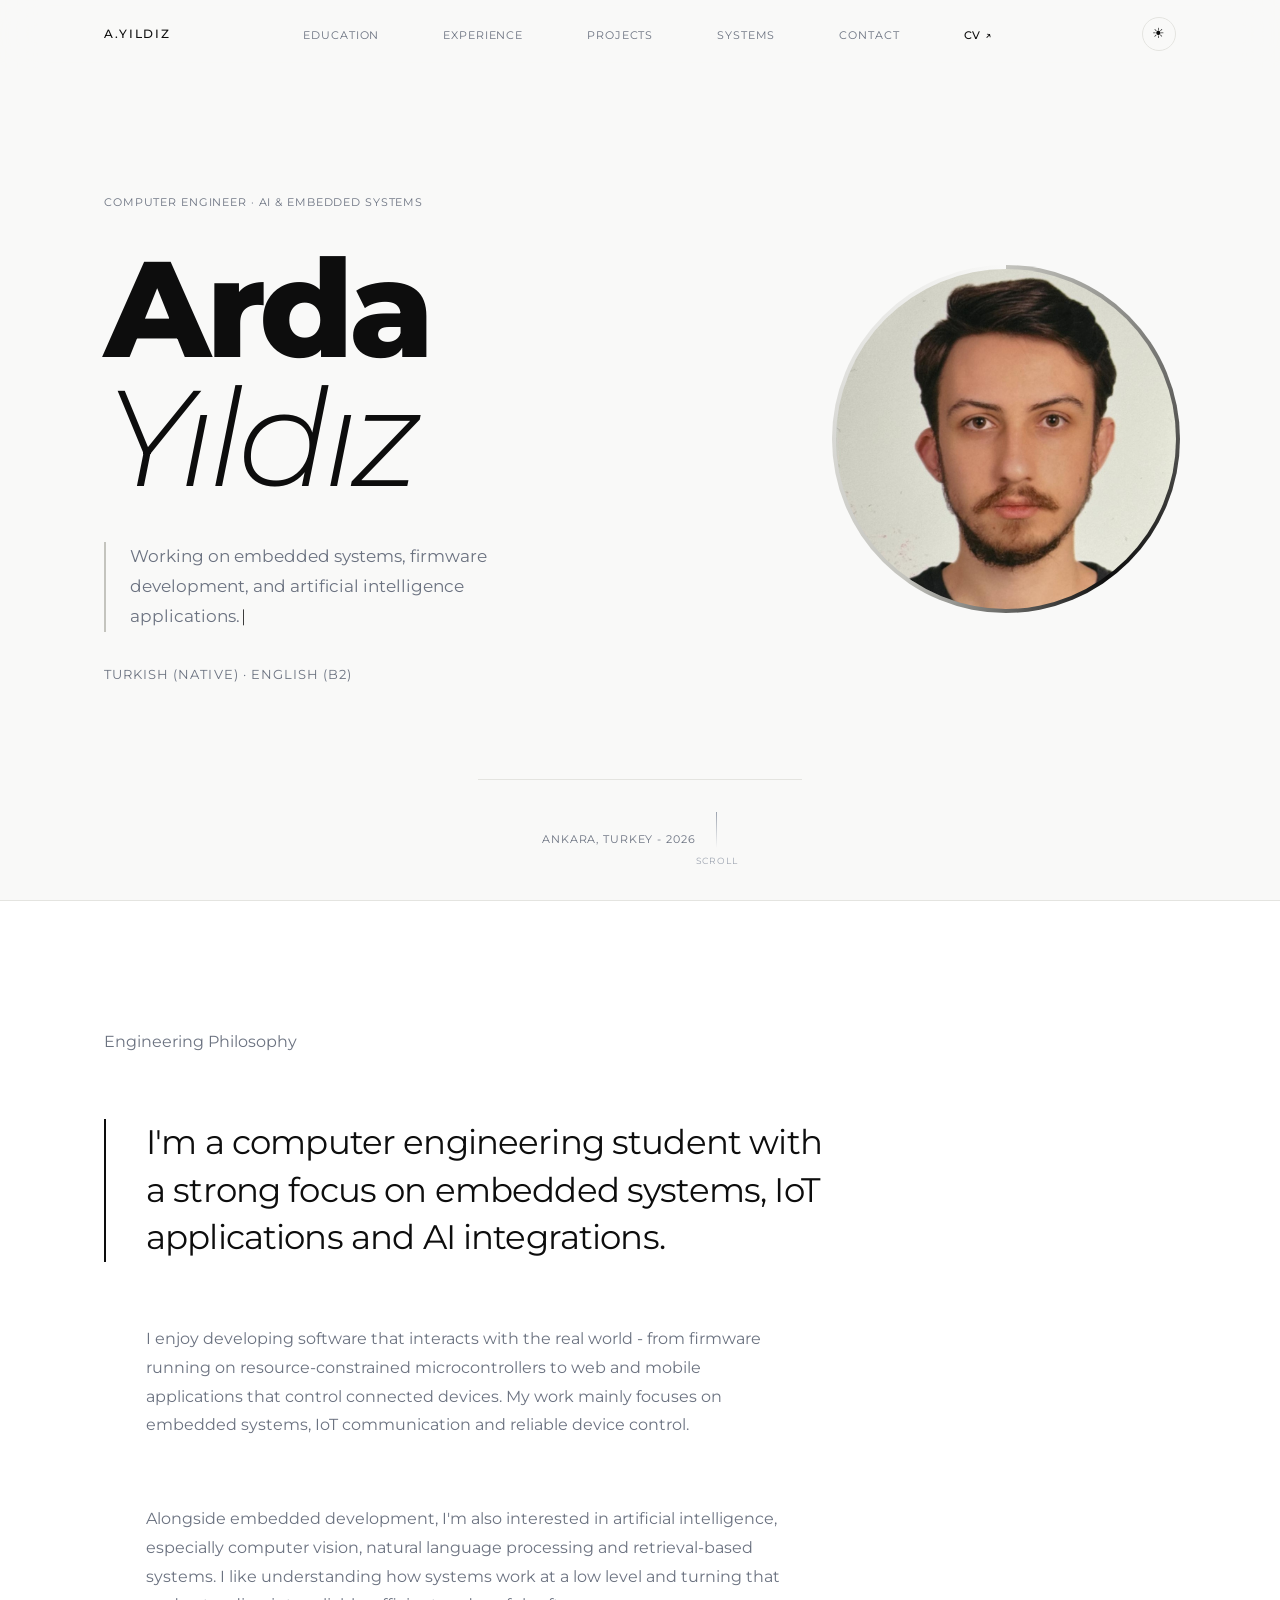
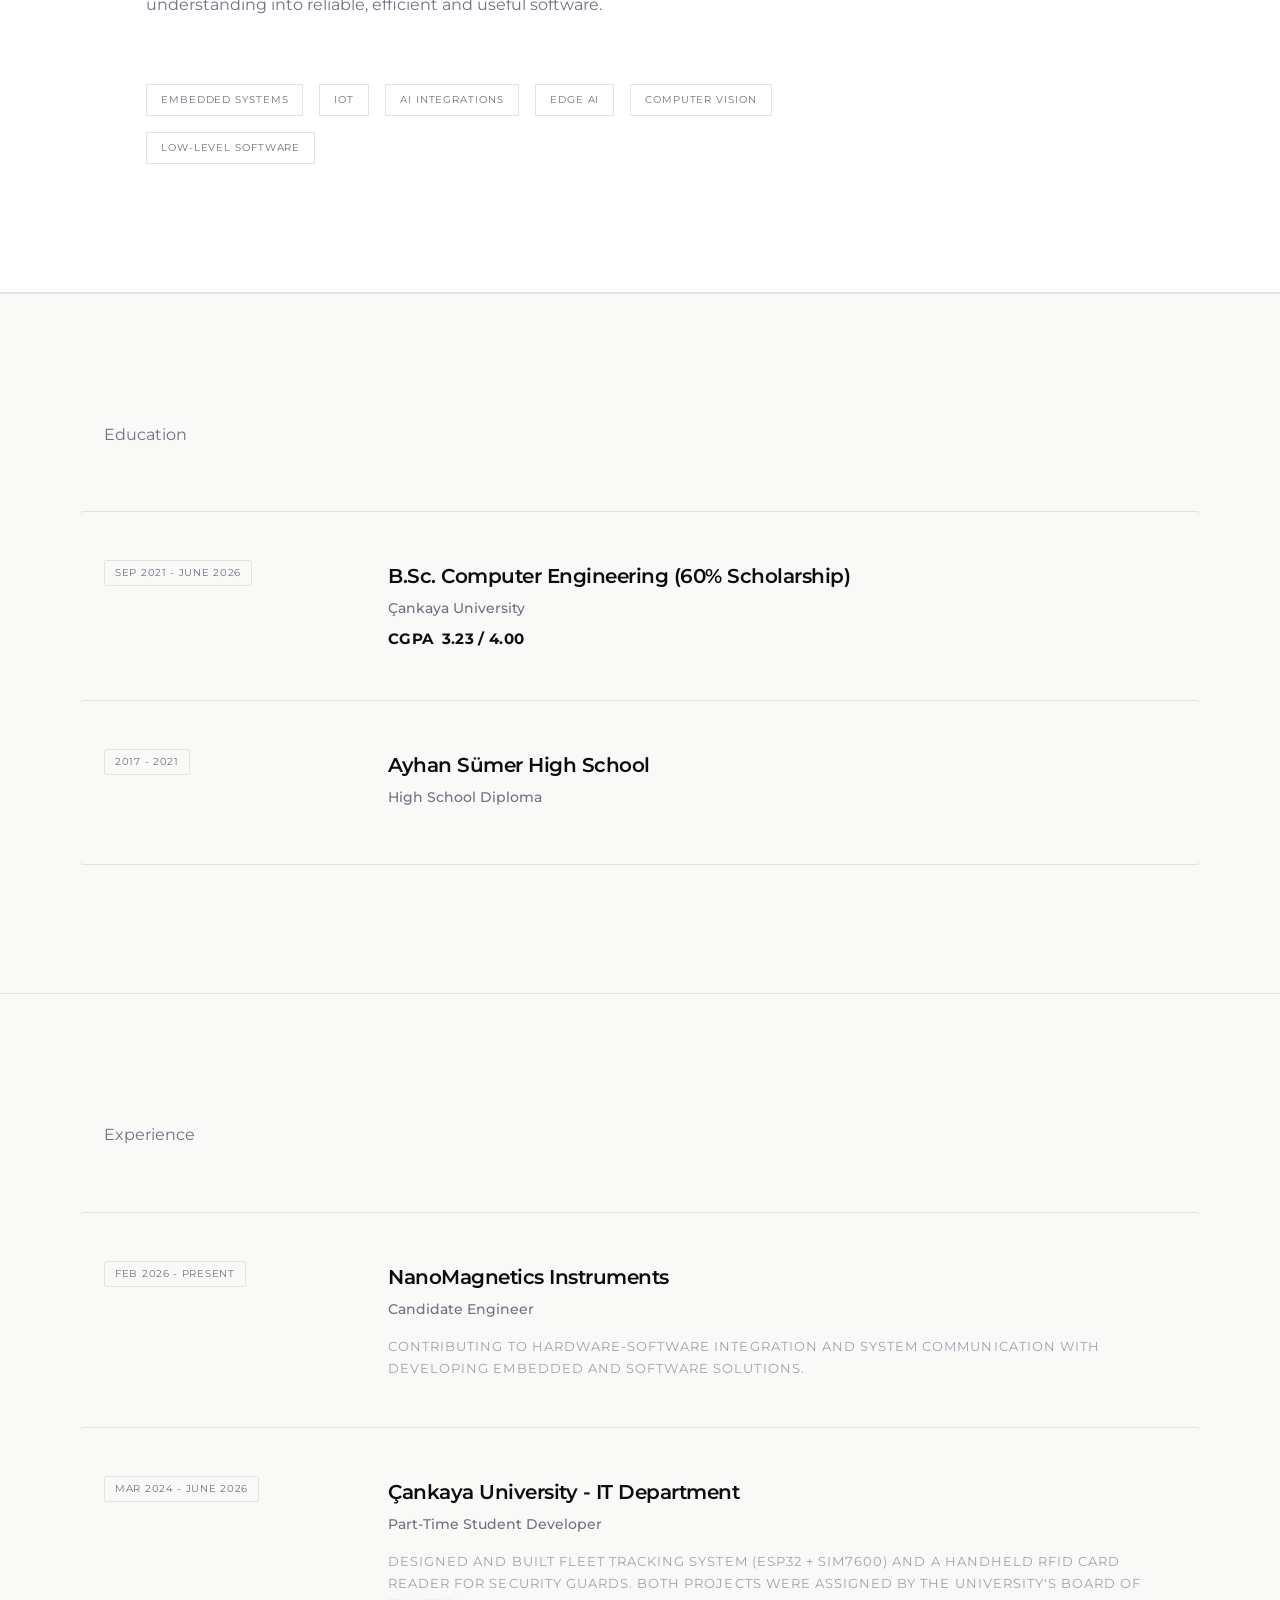
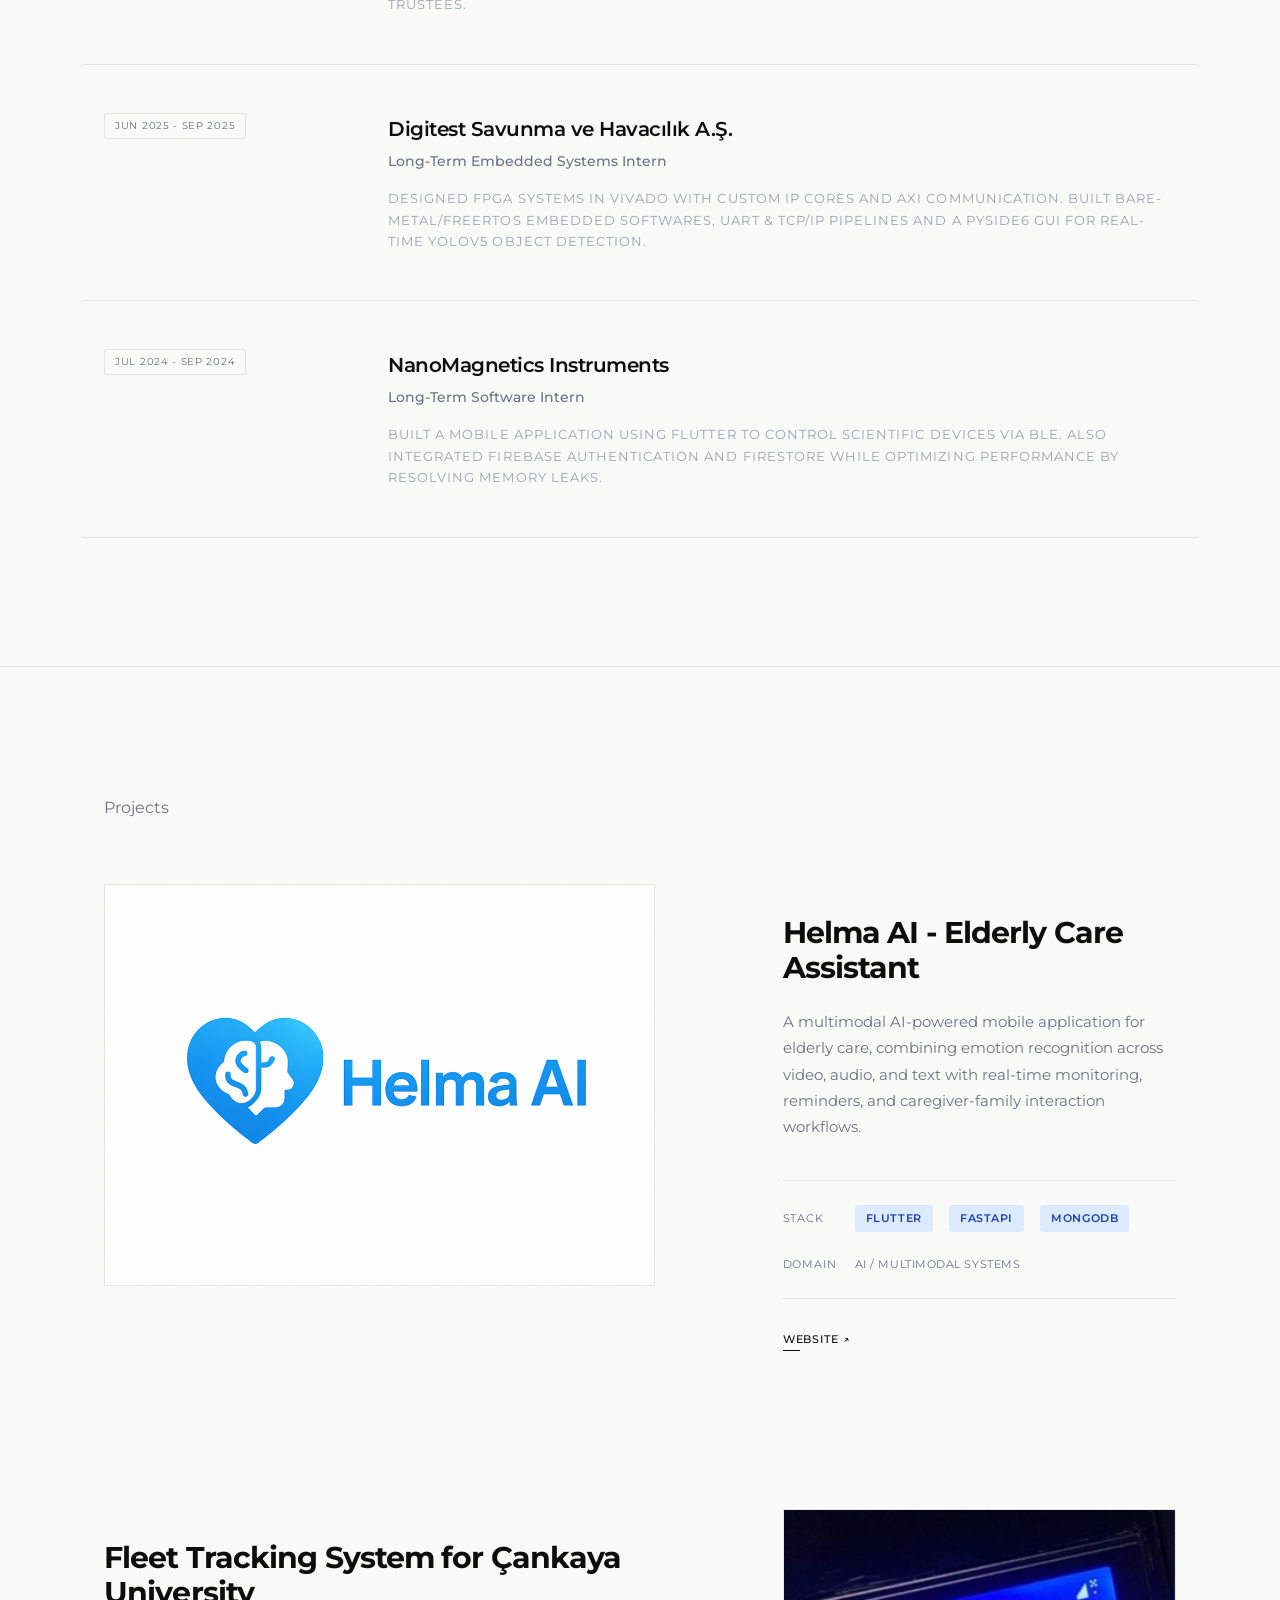
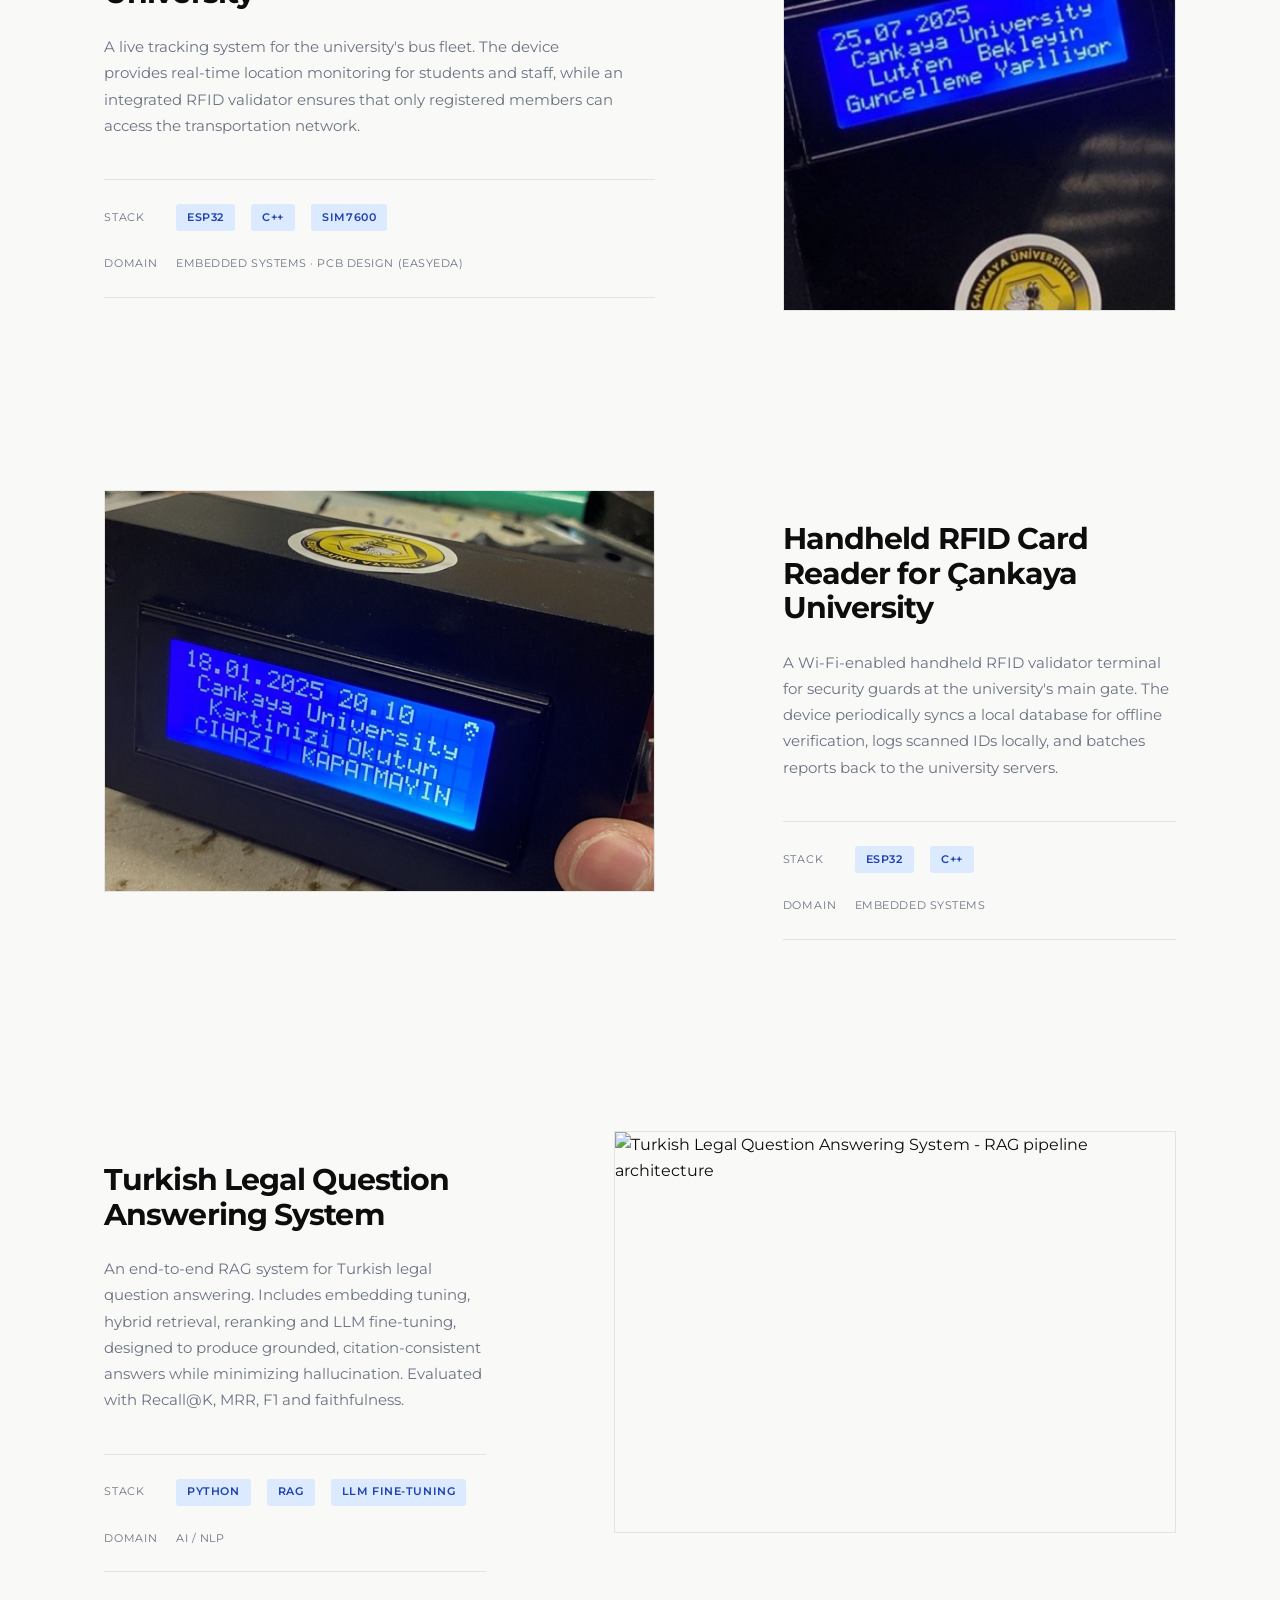
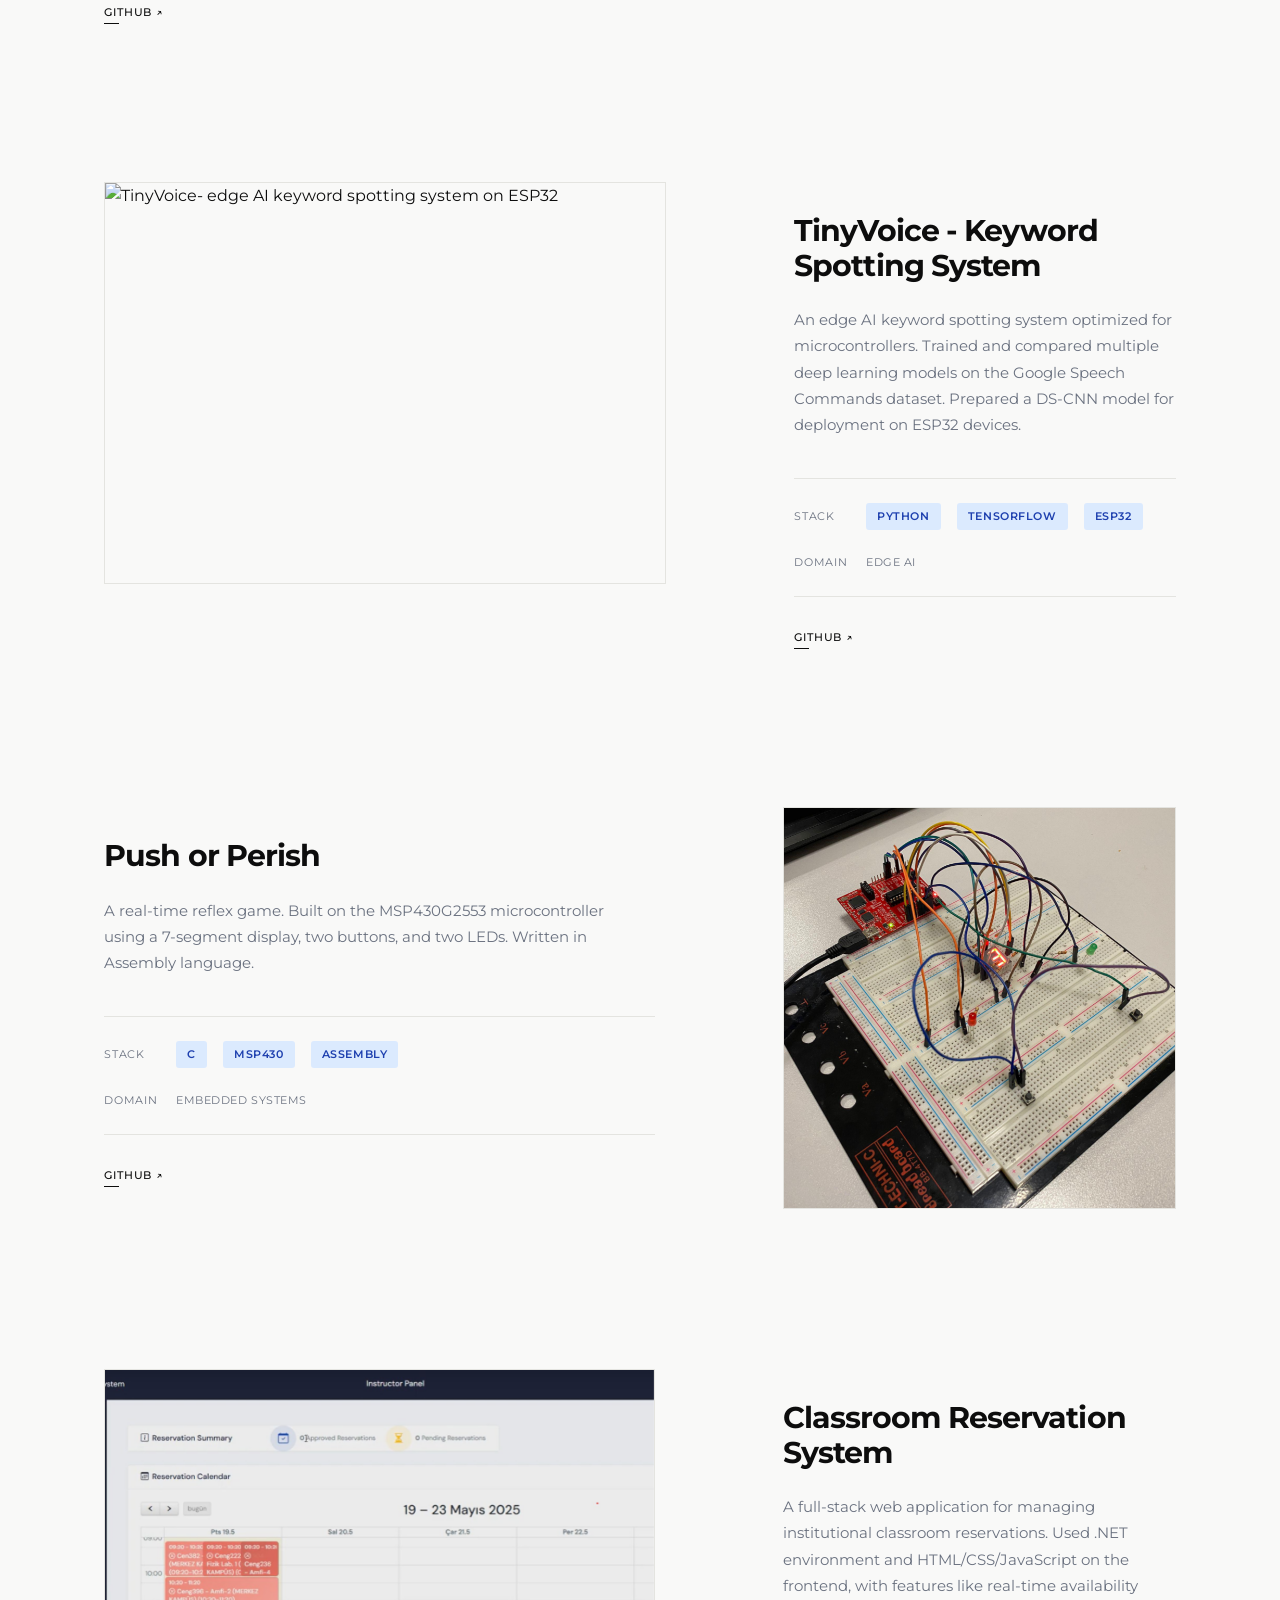
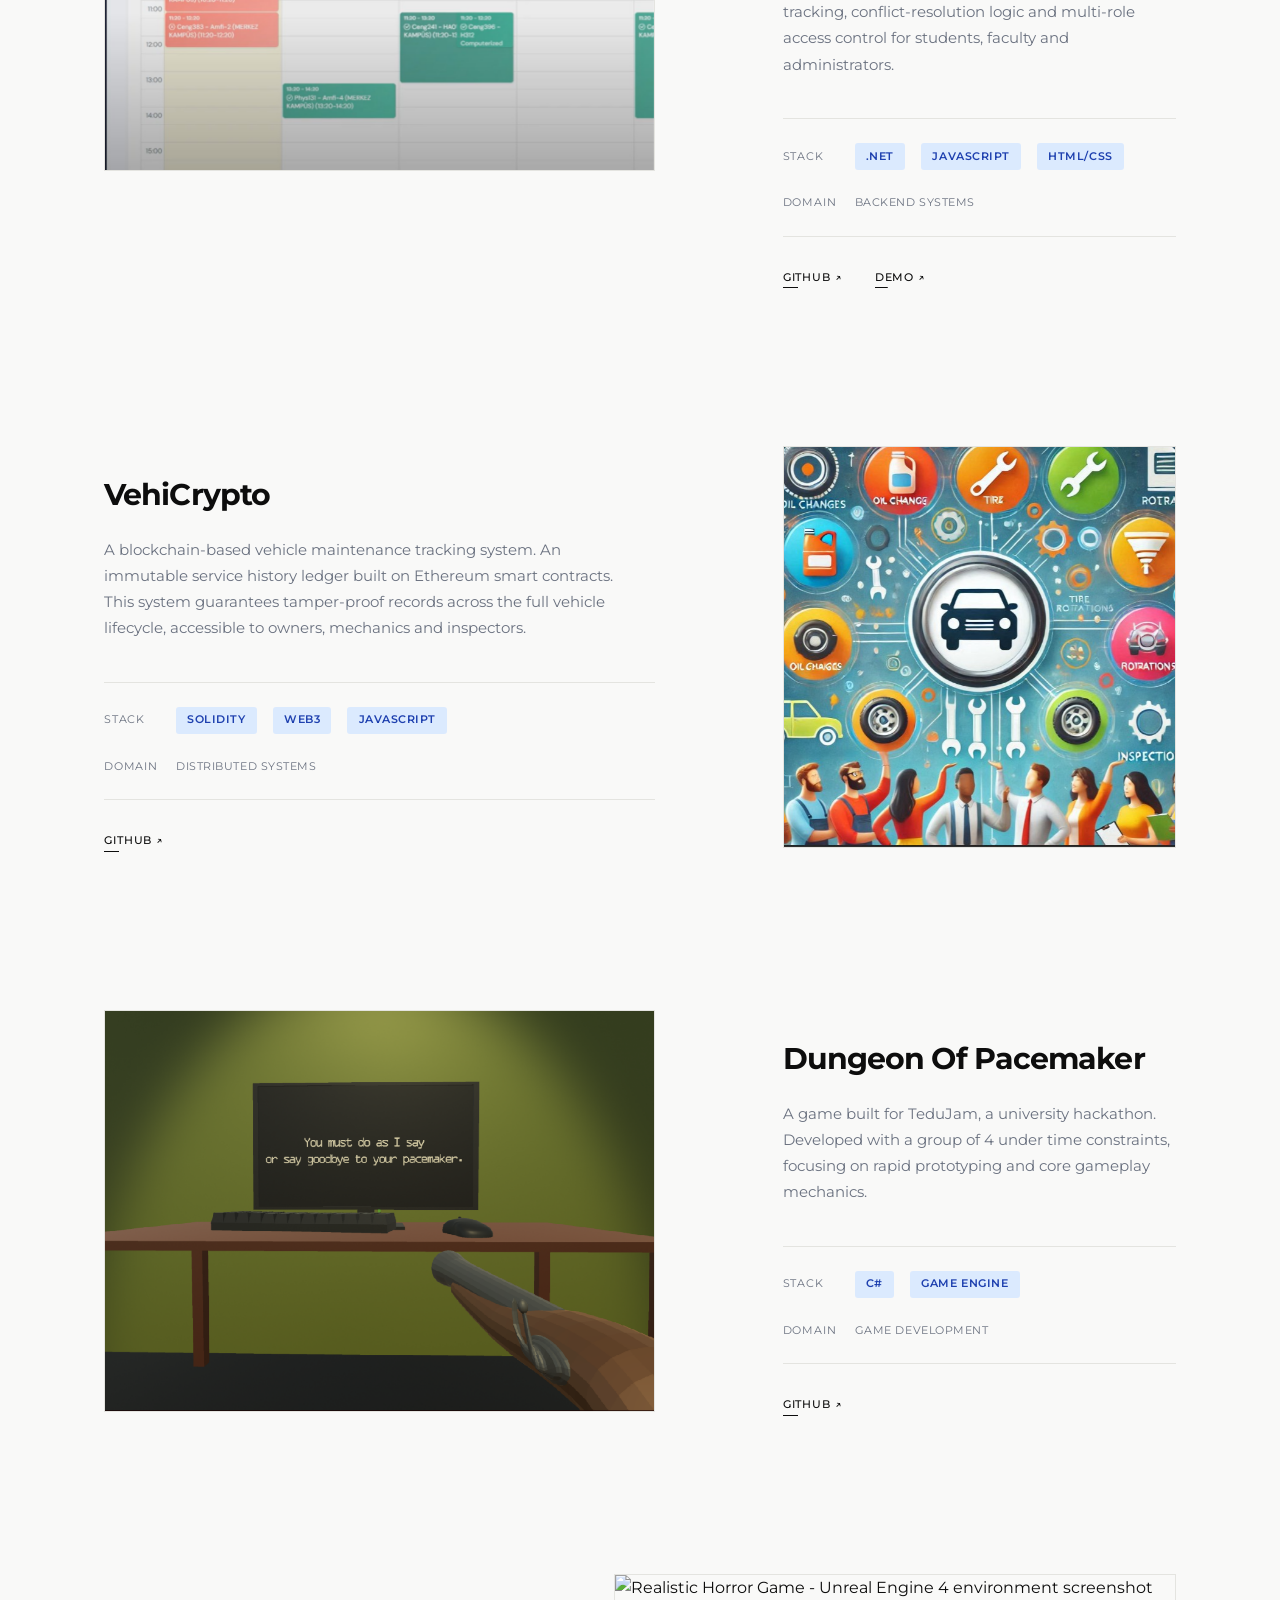
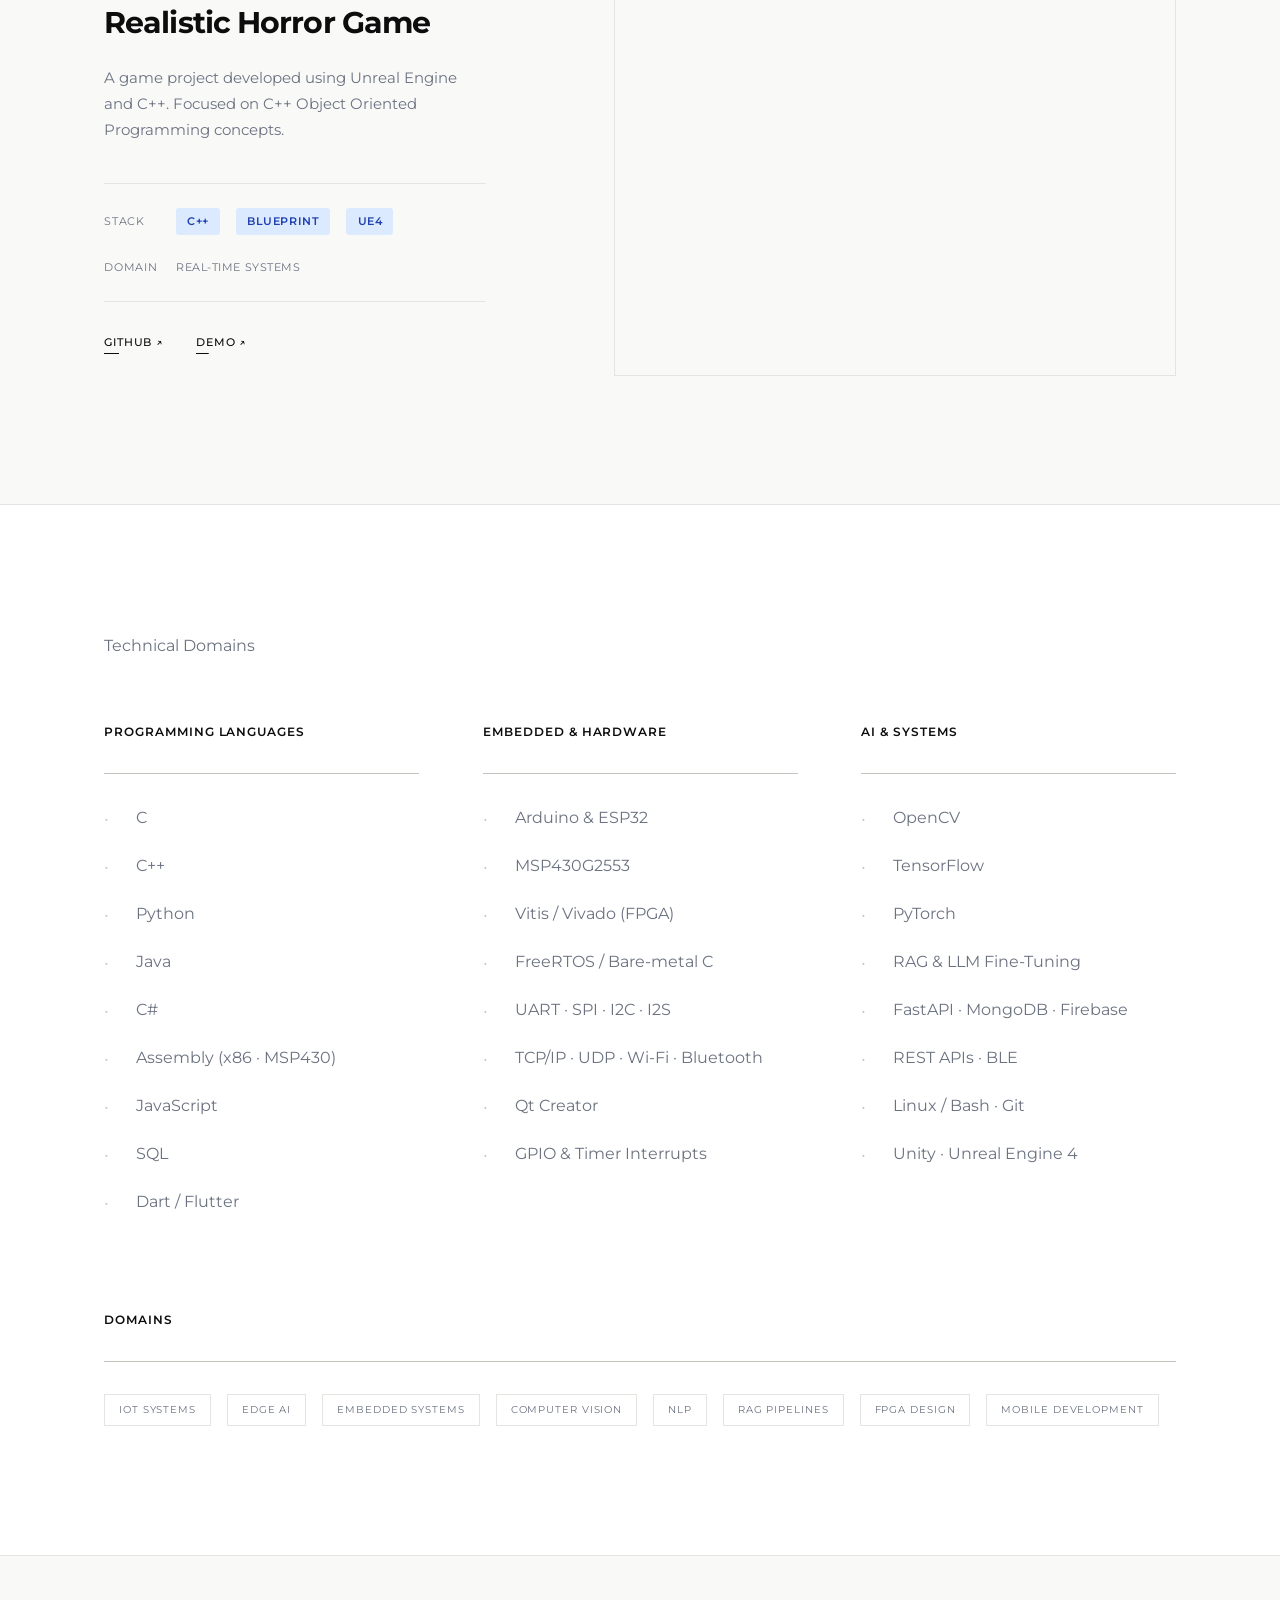
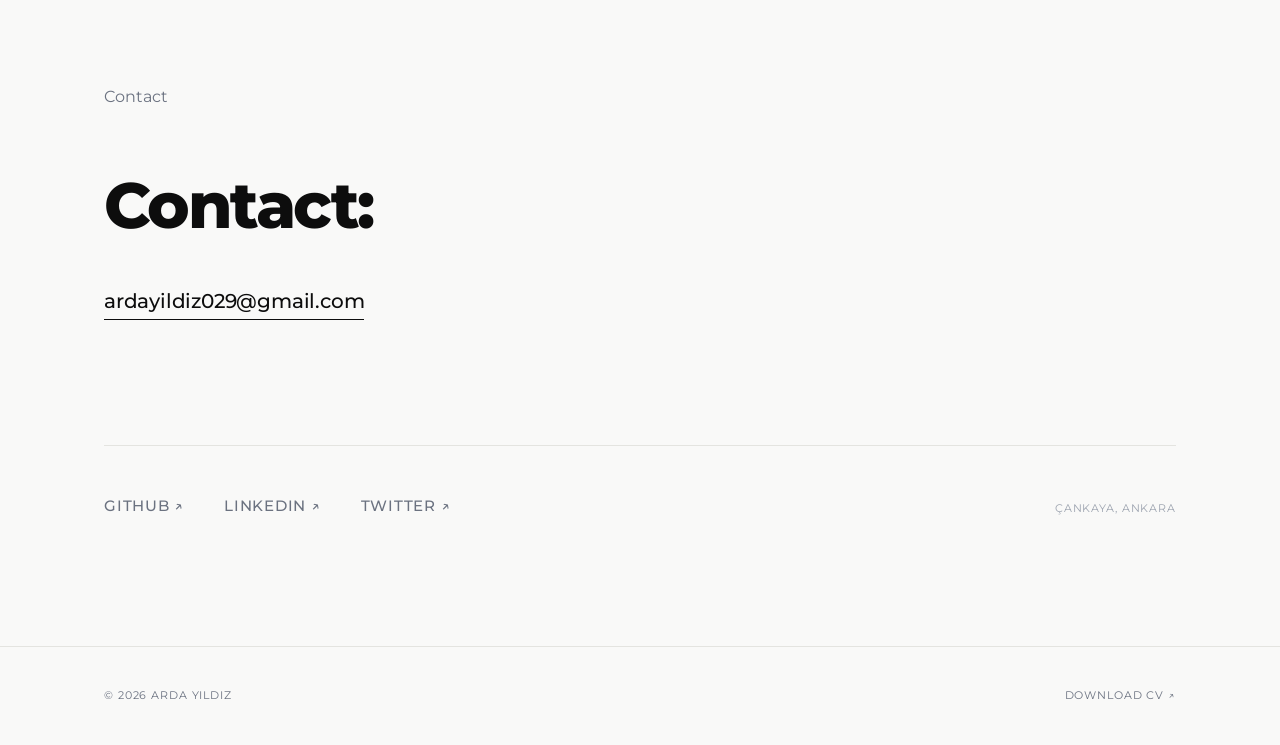
==== commit b5cf66d5: "- Rewrite Philosophy/Experience/Projects copy to remove em dashes,   Oxford commas, and AI-sounding " ====
--- a/index.html
+++ b/index.html
@@ -6,16 +6,23 @@
   <meta http-equiv="X-UA-Compatible" content="IE=edge">
   <meta name="viewport" content="width=device-width, initial-scale=1.0">
 
-  <title>Arda Yıldız — AI &amp; Embedded Systems Engineer</title>
+  <script>
+    (function () {
+      var t = localStorage.getItem('arda-theme');
+      if (t) { document.documentElement.setAttribute('data-theme', t); }
+    })();
+  </script>
+
+  <title>Arda Yıldız - Portfolio</title>
   <meta name="description"
-    content="Portfolio of Arda Yıldız — Computer Engineer specializing in AI, Embedded Systems, Computer Vision, and low-level software. Based in Ankara, Turkey.">
+    content="Portfolio of Arda Yıldız - Computer Engineer specializing in AI, Embedded Systems, Computer Vision, and low-level software. Based in Ankara, Turkey.">
   <meta name="author" content="Arda Yıldız">
   <meta name="robots" content="index, follow">
 
   <!-- Open Graph -->
-  <meta property="og:title" content="Arda Yıldız — AI &amp; Embedded Systems Engineer">
+  <meta property="og:title" content="Arda Yıldız - Portfolio">
   <meta property="og:description"
-    content="Building systems that understand their environment — from low-level firmware to neural inference at the edge.">
+    content="Building systems that understand their environment - from low-level firmware to neural inference at the edge.">
   <meta property="og:type" content="website">
   <meta property="og:url" content="https://29ardayildiz.github.io/">
 
@@ -25,11 +32,11 @@
   <!-- Favicon -->
   <link rel="icon" href="favicon.ico" type="image/x-icon">
 
-  <!-- Fonts: Inter + JetBrains Mono -->
+  <!-- Fonts: Montserrat (single family site-wide) -->
   <link rel="preconnect" href="https://fonts.googleapis.com">
   <link rel="preconnect" href="https://fonts.gstatic.com" crossorigin>
   <link
-    href="https://fonts.googleapis.com/css2?family=Inter:wght@300;400;500;600;700;800&family=JetBrains+Mono:wght@400;500&display=swap"
+    href="https://fonts.googleapis.com/css2?family=Montserrat:wght@300;400;500;600;700;800&display=swap"
     rel="stylesheet">
 
   <!-- Styles -->
@@ -44,7 +51,7 @@
   <nav class="nav" id="nav" aria-label="Primary navigation">
     <div class="nav__inner">
 
-      <a href="#hero" class="nav__logo" aria-label="Back to top — Arda Yıldız">
+      <a href="#hero" class="nav__logo" aria-label="Back to top - Arda Yıldız">
         A.YILDIZ
       </a>
 
@@ -52,7 +59,7 @@
       <ul class="nav__links" role="list">
         <li><a href="#timeline" class="nav__link">Education</a></li>
         <li><a href="#experience" class="nav__link">Experience</a></li>
-        <li><a href="#work" class="nav__link">Work</a></li>
+        <li><a href="#work" class="nav__link">Projects</a></li>
         <li><a href="#systems" class="nav__link">Systems</a></li>
         <li><a href="#contact" class="nav__link">Contact</a></li>
         <li>
@@ -61,6 +68,11 @@
         </li>
       </ul>
 
+      <button class="theme-toggle" id="theme-toggle" aria-label="Toggle dark mode" type="button">
+        <span class="theme-toggle__icon theme-toggle__icon--sun" aria-hidden="true">☀</span>
+        <span class="theme-toggle__icon theme-toggle__icon--moon" aria-hidden="true">☾</span>
+      </button>
+
       <!-- Hamburger (mobile) -->
       <button class="nav__toggle" id="nav-toggle" aria-label="Toggle menu" aria-expanded="false"
         aria-controls="nav-drawer">
@@ -74,7 +86,7 @@
     <nav class="nav__drawer" id="nav-drawer" aria-label="Mobile navigation">
       <a href="#timeline" class="nav__link drawer__link">Education</a>
       <a href="#experience" class="nav__link drawer__link">Experience</a>
-      <a href="#work" class="nav__link drawer__link">Work</a>
+      <a href="#work" class="nav__link drawer__link">Projects</a>
       <a href="#systems" class="nav__link drawer__link">Systems</a>
       <a href="#contact" class="nav__link drawer__link">Contact</a>
       <a href="Arda_YILDIZ_Cv.pdf" class="nav__link nav__link--cv drawer__link" target="_blank"
@@ -107,6 +119,8 @@
             data-typewriter="Working on embedded systems, firmware development, and artificial intelligence applications.">
             <span class="typewriter-text"></span><span class="typewriter-cursor" aria-hidden="true">|</span>
           </p>
+
+          <p class="hero__languages mono">Turkish (Native) &middot; English (B2)</p>
         </div>
 
         <!-- Right: portrait -->
@@ -120,7 +134,7 @@
       </div><!-- /hero__body -->
 
       <div class="hero__foot">
-        <span class="mono" style="color: var(--c-text-muted);">Ankara, Turkey &mdash; 2026</span>
+        <span class="mono" style="color: var(--c-text-muted);">Ankara, Turkey - 2026</span>
         <a href="#philosophy" class="hero__scroll-indicator" aria-label="Scroll down">
           <span class="hero__scroll-arrow" aria-hidden="true"></span>
           <span>scroll</span>
@@ -137,28 +151,27 @@
       <div class="inner">
 
         <div class="section__label reveal">
-          <span class="mono section__num">01</span>
-          <span class="mono section__title">&sol;&sol; Engineering Philosophy</span>
+          <span class="section__title">Engineering Philosophy</span>
         </div>
 
         <div class="manifesto__body">
           <blockquote class="manifesto__quote reveal" id="philosophy-heading">
-            I am a computer engineering student with a strong focus on embedded systems,
-            IoT applications, and AI integrations.
+            I'm a computer engineering student with a strong focus on embedded systems,
+            IoT applications and AI integrations.
           </blockquote>
 
           <p class="manifesto__text reveal">
             I enjoy developing software that interacts with the real world - from
             firmware running on resource-constrained microcontrollers to web and mobile
             applications that control connected devices. My work mainly focuses on
-            embedded systems, IoT communication, and reliable device control.
+            embedded systems, IoT communication and reliable device control.
           </p>
 
           <p class="manifesto__text reveal">
-            Alongside embedded development, I am also interested in artificial
-            intelligence, especially computer vision, natural language processing, and
+            Alongside embedded development, I'm also interested in artificial
+            intelligence, especially computer vision, natural language processing and
             retrieval-based systems. I like understanding how systems work at a low level
-            and turning that understanding into reliable, efficient, and useful software.
+            and turning that understanding into reliable, efficient and useful software.
           </p>
 
           <div class="manifesto__tags reveal-group">
@@ -182,15 +195,14 @@
       <div class="inner">
 
         <div class="section__label reveal">
-          <span class="mono section__num">02</span>
-          <span class="mono section__title" id="timeline-heading">&sol;&sol; Education</span>
+          <span class="section__title" id="timeline-heading">Education</span>
         </div>
 
         <div class="timeline">
 
           <div class="tl-item reveal">
             <div class="tl-period">
-              <span class="mono">Sep 2021 &mdash; June 2026</span>
+              <span class="mono">Sep 2021 - June 2026</span>
             </div>
             <div class="tl-body">
               <h3 class="tl-inst">B.Sc. Computer Engineering (60% Scholarship)</h3>
@@ -201,7 +213,7 @@
 
           <div class="tl-item reveal">
             <div class="tl-period">
-              <span class="mono">2017 &mdash; 2021</span>
+              <span class="mono">2017 - 2021</span>
             </div>
             <div class="tl-body">
               <h3 class="tl-inst">Ayhan Sümer High School</h3>
@@ -222,60 +234,59 @@
       <div class="inner">
 
         <div class="section__label reveal">
-          <span class="mono section__num">03</span>
-          <span class="mono section__title" id="experience-heading">&sol;&sol; Experience</span>
+          <span class="section__title" id="experience-heading">Experience</span>
         </div>
 
         <div class="timeline">
 
           <div class="tl-item reveal">
             <div class="tl-period">
-              <span class="mono">Feb 2026 &mdash; Present</span>
+              <span class="mono">Feb 2026 - Present</span>
             </div>
             <div class="tl-body">
               <h3 class="tl-inst">NanoMagnetics Instruments</h3>
               <p class="tl-role">Candidate Engineer</p>
-              <p class="tl-note mono">Developing embedded and software solutions; contributing to hardware-software
-                integration and system communication.</p>
+              <p class="tl-note mono">Contributing to hardware-software integration and system communication with
+                developing embedded and software solutions.</p>
             </div>
           </div>
 
           <div class="tl-item reveal">
             <div class="tl-period">
-              <span class="mono">Mar 2024 &mdash; June 2026</span>
+              <span class="mono">Mar 2024 - June 2026</span>
             </div>
             <div class="tl-body">
-              <h3 class="tl-inst">Çankaya University — IT Department</h3>
+              <h3 class="tl-inst">Çankaya University - IT Department</h3>
               <p class="tl-role">Part-Time Student Developer</p>
-              <p class="tl-note mono">Designed and built the Smart School Bus Tracking System (ESP32 + SIM7600 4G, REST
-                API) and a production RFID-based access control system, both assigned by the university's Board of
+              <p class="tl-note mono">Designed and built Fleet Tracking System (ESP32 + SIM7600) and a Handheld
+                RFID Card Reader for security guards. Both projects were assigned by the university's Board of
                 Trustees.</p>
             </div>
           </div>
 
           <div class="tl-item reveal">
             <div class="tl-period">
-              <span class="mono">Jun 2025 &mdash; Sep 2025</span>
+              <span class="mono">Jun 2025 - Sep 2025</span>
             </div>
             <div class="tl-body">
               <h3 class="tl-inst">Digitest Savunma ve Havacılık A.Ş.</h3>
               <p class="tl-role">Long-Term Embedded Systems Intern</p>
-              <p class="tl-note mono">Designed FPGA systems in Vivado with custom IP cores and AXI communication; built
-                bare-metal/FreeRTOS embedded software, UART &amp; TCP/IP pipelines, and a PySide6 GUI for real-time
-                YOLOv5 object detection.</p>
+              <p class="tl-note mono">Designed FPGA systems in Vivado with custom IP cores and AXI communication.
+                Built bare-metal/FreeRTOS embedded softwares, UART &amp; TCP/IP pipelines and a PySide6 GUI for
+                real-time YOLOv5 object detection.</p>
             </div>
           </div>
 
           <div class="tl-item reveal">
             <div class="tl-period">
-              <span class="mono">Jul 2024 &mdash; Sep 2024</span>
+              <span class="mono">Jul 2024 - Sep 2024</span>
             </div>
             <div class="tl-body">
               <h3 class="tl-inst">NanoMagnetics Instruments</h3>
               <p class="tl-role">Long-Term Software Intern</p>
-              <p class="tl-note mono">Built a Flutter mobile app to control scientific devices via BLE and API;
-                integrated Firebase Authentication and Firestore, and optimized performance by resolving memory leaks.
-              </p>
+              <p class="tl-note mono">Built a mobile application using Flutter to control scientific devices via
+                BLE. Also integrated Firebase Authentication and Firestore while optimizing performance by resolving
+                memory leaks.</p>
             </div>
           </div>
 
@@ -292,8 +303,7 @@
       <div class="inner">
 
         <div class="section__label reveal">
-          <span class="mono section__num">04</span>
-          <span class="mono section__title" id="work-heading">&sol;&sol; Selected Work</span>
+          <span class="section__title" id="work-heading">Projects</span>
         </div>
 
         <div class="work__list">
@@ -303,17 +313,17 @@
 
             <div class="project__img-col">
               <div class="project__img-wrap">
-                <img src="img/HelmaAi.png" alt="Helma AI — AI-powered elderly care mobile application"
+                <img src="img/HelmaAi.png" alt="Helma AI - AI-powered elderly care mobile application"
                   class="project__img" loading="lazy" width="700" height="500">
                 <div class="project__img-caption">
-                  <span class="project__img-caption-text">Helma AI — Elderly Care Assistant</span>
+                  <span class="project__img-caption-text">Helma AI - Elderly Care Assistant</span>
                 </div>
               </div>
             </div>
 
             <div class="project__info-col">
               <span class="project__idx mono">IDX_001</span>
-              <h3 class="project__title" id="proj-001-title">Helma AI — Elderly Care Assistant</h3>
+              <h3 class="project__title" id="proj-001-title">Helma AI - Elderly Care Assistant</h3>
               <p class="project__desc">
                 A multimodal AI-powered mobile application for elderly care, combining
                 emotion recognition across video, audio, and text with real-time
@@ -333,7 +343,7 @@
               </div>
               <div class="project__links">
                 <a href="https://helma-ai.com" class="project__link" target="_blank" rel="noopener noreferrer"
-                  aria-label="Helma AI — Website">Website ↗</a>
+                  aria-label="Helma AI - Website">Website ↗</a>
               </div>
             </div>
 
@@ -346,10 +356,10 @@
             <div class="project__img-col">
               <div class="project__img-wrap">
                 <img src="img/fleettracker.jpg"
-                  alt="Fleet Tracking System for Çankaya University — ESP32 bus tracking device" class="project__img"
+                  alt="Fleet Tracking System for Çankaya University - ESP32 bus tracking device" class="project__img"
                   loading="lazy" width="700" height="500">
                 <div class="project__img-caption">
-                  <span class="project__img-caption-text">Fleet Tracking System — Çankaya University</span>
+                  <span class="project__img-caption-text">Fleet Tracking System - Çankaya University</span>
                 </div>
               </div>
             </div>
@@ -386,7 +396,7 @@
             <div class="project__img-col">
               <div class="project__img-wrap">
                 <img src="img/cardreader.jpg"
-                  alt="Handheld RFID Card Reader for Çankaya University — Wi-Fi validator terminal" class="project__img"
+                  alt="Handheld RFID Card Reader for Çankaya University - Wi-Fi validator terminal" class="project__img"
                   loading="lazy" width="700" height="500">
                 <div class="project__img-caption">
                   <span class="project__img-caption-text">Handheld RFID Card Reader</span>
@@ -425,7 +435,7 @@
             <div class="project__img-col">
               <div class="project__img-wrap">
                 <img src="img/turkish-legal-rag.jpg"
-                  alt="Turkish Legal Question Answering System — RAG pipeline architecture" class="project__img"
+                  alt="Turkish Legal Question Answering System - RAG pipeline architecture" class="project__img"
                   loading="lazy" width="700" height="500">
                 <div class="project__img-caption">
                   <span class="project__img-caption-text">Turkish Legal Question Answering System</span>
@@ -437,10 +447,10 @@
               <span class="project__idx mono">IDX_004</span>
               <h3 class="project__title" id="proj-004-title">Turkish Legal Question Answering System</h3>
               <p class="project__desc">
-                An end-to-end RAG system for Turkish legal question answering —
-                embedding tuning, hybrid retrieval, reranking, and LLM fine-tuning —
+                An end-to-end RAG system for Turkish legal question answering. Includes
+                embedding tuning, hybrid retrieval, reranking and LLM fine-tuning,
                 designed to produce grounded, citation-consistent answers while
-                minimizing hallucination, evaluated with Recall@K, MRR, F1, and faithfulness.
+                minimizing hallucination. Evaluated with Recall@K, MRR, F1 and faithfulness.
               </p>
               <div class="project__meta">
                 <div class="project__row">
@@ -457,7 +467,7 @@
               <div class="project__links">
                 <a href="https://github.com/29ardayildiz/turkish-legal-rag-pipeline" class="project__link"
                   target="_blank" rel="noopener noreferrer"
-                  aria-label="Turkish Legal Question Answering System — GitHub repository">GitHub ↗</a>
+                  aria-label="Turkish Legal Question Answering System - GitHub repository">GitHub ↗</a>
               </div>
             </div>
 
@@ -469,22 +479,22 @@
 
             <div class="project__img-col">
               <div class="project__img-wrap">
-                <img src="img/tiny-voice.png" alt="TinyVoice — edge AI keyword spotting system on ESP32"
+                <img src="img/tiny-voice.png" alt="TinyVoice- edge AI keyword spotting system on ESP32"
                   class="project__img" loading="lazy" width="700" height="500">
                 <div class="project__img-caption">
-                  <span class="project__img-caption-text">TinyVoice — Keyword Spotting on ESP32</span>
+                  <span class="project__img-caption-text">TinyVoice - Keyword Spotting on ESP32</span>
                 </div>
               </div>
             </div>
 
             <div class="project__info-col">
               <span class="project__idx mono">IDX_005</span>
-              <h3 class="project__title" id="proj-005-title">TinyVoice — Keyword Spotting System</h3>
+              <h3 class="project__title" id="proj-005-title">TinyVoice - Keyword Spotting System</h3>
               <p class="project__desc">
                 An edge AI keyword spotting system optimized for microcontrollers.
                 Trained and compared multiple deep learning models on the Google
-                Speech Commands dataset, preparing a DS-CNN model for deployment
-                on ESP32-class devices.
+                Speech Commands dataset. Prepared a DS-CNN model for deployment
+                on ESP32 devices.
               </p>
               <div class="project__meta">
                 <div class="project__row">
@@ -500,7 +510,7 @@
               </div>
               <div class="project__links">
                 <a href="https://github.com/ackgz0/tinyVoiceKWS" class="project__link" target="_blank"
-                  rel="noopener noreferrer" aria-label="TinyVoice — GitHub repository">GitHub ↗</a>
+                  rel="noopener noreferrer" aria-label="TinyVoice - GitHub repository">GitHub ↗</a>
               </div>
             </div>
 
@@ -512,10 +522,10 @@
 
             <div class="project__img-col">
               <div class="project__img-wrap">
-                <img src="img/port3.jpg" alt="Push or Perish — MSP430G2553 reflex game hardware on a breadboard"
+                <img src="img/port3.jpg" alt="Push or Perish - MSP430G2553 reflex game hardware on a breadboard"
                   class="project__img" loading="lazy" width="700" height="500">
                 <div class="project__img-caption">
-                  <span class="project__img-caption-text">Push or Perish — Bare-metal Reflex Game</span>
+                  <span class="project__img-caption-text">Push or Perish - Bare-metal Reflex Game</span>
                 </div>
               </div>
             </div>
@@ -524,10 +534,9 @@
               <span class="project__idx mono">IDX_006</span>
               <h3 class="project__title" id="proj-006-title">Push or Perish</h3>
               <p class="project__desc">
-                A real-time reflex game running on bare metal — built directly on the
-                MSP430G2553 microcontroller in C. No RTOS, no HAL. Pure register-level
-                programming: hardware timers, GPIO interrupts, and a deterministic
-                game loop with sub-millisecond reaction windows.
+                A real-time reflex game. Built on the MSP430G2553 microcontroller
+                using a 7-segment display, two buttons, and two LEDs. Written in
+                Assembly language.
               </p>
               <div class="project__meta">
                 <div class="project__row">
@@ -543,9 +552,7 @@
               </div>
               <div class="project__links">
                 <a href="https://github.com/29ardayildiz/Push_Or_Perish" class="project__link" target="_blank"
-                  rel="noopener noreferrer" aria-label="Push or Perish — GitHub repository">GitHub ↗</a>
-                <a href="https://www.youtube.com/watch?v=0pIQgclVjL4" class="project__link" target="_blank"
-                  rel="noopener noreferrer" aria-label="Push or Perish — Demo video">Demo ↗</a>
+                  rel="noopener noreferrer" aria-label="Push or Perish - GitHub repository">GitHub ↗</a>
               </div>
             </div>
 
@@ -557,7 +564,7 @@
 
             <div class="project__img-col">
               <div class="project__img-wrap">
-                <img src="img/port5.jpg" alt="Classroom Reservation System — web application dashboard screenshot"
+                <img src="img/port5.jpg" alt="Classroom Reservation System- web application dashboard screenshot"
                   class="project__img" loading="lazy" width="700" height="500">
                 <div class="project__img-caption">
                   <span class="project__img-caption-text">Classroom Reservation System</span>
@@ -570,15 +577,16 @@
               <h3 class="project__title" id="proj-007-title">Classroom Reservation System</h3>
               <p class="project__desc">
                 A full-stack web application for managing institutional classroom
-                reservations. Clean backend architecture with real-time availability
-                tracking, conflict-resolution logic, and multi-role access control
-                for students, faculty, and administrators.
-              </p>
-              <div class="project__meta">
-                <div class="project__row">
-                  <span class="meta-lbl">Stack</span>
+                reservations. Used .NET environment and HTML/CSS/JavaScript on the
+                frontend, with features like real-time availability tracking,
+                conflict-resolution logic and multi-role access control for
+                students, faculty and administrators.
+              </p>
+              <div class="project__meta">
+                <div class="project__row">
+                  <span class="meta-lbl">Stack</span>
+                  <span class="meta-badge meta-badge--purple">.NET</span>
                   <span class="meta-badge meta-badge--yellow">JavaScript</span>
-                  <span class="meta-badge meta-badge--blue">SQL</span>
                   <span class="meta-badge meta-badge--gray">HTML/CSS</span>
                 </div>
                 <div class="project__row">
@@ -589,9 +597,9 @@
               <div class="project__links">
                 <a href="https://github.com/29ardayildiz/ClassroomReservationSystem" class="project__link"
                   target="_blank" rel="noopener noreferrer"
-                  aria-label="Classroom Reservation System — GitHub repository">GitHub ↗</a>
+                  aria-label="Classroom Reservation System - GitHub repository">GitHub ↗</a>
                 <a href="https://www.youtube.com/watch?v=wq49cKLY9os" class="project__link" target="_blank"
-                  rel="noopener noreferrer" aria-label="Classroom Reservation System — Demo video">Demo ↗</a>
+                  rel="noopener noreferrer" aria-label="Classroom Reservation System - Demo video">Demo ↗</a>
               </div>
             </div>
 
@@ -603,10 +611,10 @@
 
             <div class="project__img-col">
               <div class="project__img-wrap">
-                <img src="img/port2.jpg" alt="VehiCrypto — Blockchain vehicle maintenance web application interface"
+                <img src="img/port2.jpg" alt="VehiCrypto - Blockchain vehicle maintenance web application interface"
                   class="project__img" loading="lazy" width="700" height="500">
                 <div class="project__img-caption">
-                  <span class="project__img-caption-text">VehiCrypto — Blockchain Vehicle Records</span>
+                  <span class="project__img-caption-text">VehiCrypto - Blockchain Vehicle Records</span>
                 </div>
               </div>
             </div>
@@ -616,9 +624,9 @@
               <h3 class="project__title" id="proj-008-title">VehiCrypto</h3>
               <p class="project__desc">
                 A blockchain-based vehicle maintenance tracking system. An immutable
-                service history ledger built on Ethereum smart contracts — guaranteeing
-                tamper-proof records across the full vehicle lifecycle, accessible
-                to owners, mechanics, and inspectors.
+                service history ledger built on Ethereum smart contracts. This system
+                guarantees tamper-proof records across the full vehicle lifecycle,
+                accessible to owners, mechanics and inspectors.
               </p>
               <div class="project__meta">
                 <div class="project__row">
@@ -635,7 +643,7 @@
               <div class="project__links">
                 <a href="https://github.com/dogukanpoyraz/VehiCrypto?tab=readme-ov-file#login-page"
                   class="project__link" target="_blank" rel="noopener noreferrer"
-                  aria-label="VehiCrypto — GitHub repository">GitHub ↗</a>
+                  aria-label="VehiCrypto - GitHub repository">GitHub ↗</a>
               </div>
             </div>
 
@@ -647,10 +655,10 @@
 
             <div class="project__img-col">
               <div class="project__img-wrap">
-                <img src="img/port4.jpg" alt="Dungeon Of Pacemaker — TeduJam game project" class="project__img"
+                <img src="img/port4.jpg" alt="Dungeon Of Pacemaker - TeduJam game project" class="project__img"
                   loading="lazy" width="700" height="500">
                 <div class="project__img-caption">
-                  <span class="project__img-caption-text">Dungeon Of Pacemaker — TeduJam</span>
+                  <span class="project__img-caption-text">Dungeon Of Pacemaker - TeduJam</span>
                 </div>
               </div>
             </div>
@@ -659,9 +667,9 @@
               <span class="project__idx mono">IDX_009</span>
               <h3 class="project__title" id="proj-009-title">Dungeon Of Pacemaker</h3>
               <p class="project__desc">
-                A collaborative game built for TeduJam, a university game jam.
-                Developed alongside a teammate under time constraints, focusing on
-                rapid prototyping and core gameplay mechanics.
+                A game built for TeduJam, a university hackathon. Developed with a
+                group of 4 under time constraints, focusing on rapid prototyping and
+                core gameplay mechanics.
               </p>
               <div class="project__meta">
                 <div class="project__row">
@@ -676,7 +684,7 @@
               </div>
               <div class="project__links">
                 <a href="https://github.com/alperenelbiz/Dungeon-Of-Pacemaker--TeduJam" class="project__link"
-                  target="_blank" rel="noopener noreferrer" aria-label="Dungeon Of Pacemaker — GitHub repository">GitHub
+                  target="_blank" rel="noopener noreferrer" aria-label="Dungeon Of Pacemaker - GitHub repository">GitHub
                   ↗</a>
               </div>
             </div>
@@ -689,10 +697,10 @@
 
             <div class="project__img-col">
               <div class="project__img-wrap">
-                <img src="img/port1.jpg" alt="Realistic Horror Game — Unreal Engine 4 environment screenshot"
+                <img src="img/port1.jpg" alt="Realistic Horror Game - Unreal Engine 4 environment screenshot"
                   class="project__img" loading="lazy" width="700" height="500">
                 <div class="project__img-caption">
-                  <span class="project__img-caption-text">Realistic Horror Game — Unreal Engine 4</span>
+                  <span class="project__img-caption-text">Realistic Horror Game - Unreal Engine 4</span>
                 </div>
               </div>
             </div>
@@ -701,10 +709,8 @@
               <span class="project__idx mono">IDX_010</span>
               <h3 class="project__title" id="proj-010-title">Realistic Horror Game</h3>
               <p class="project__desc">
-                A collaborative game project built in Unreal Engine 4. Focused on
-                real-time rendering optimization, physics simulation, and AI-driven
-                NPC behavior systems — combining C++ low-level control with
-                Blueprint visual scripting for rapid iteration.
+                A game project developed using Unreal Engine and C++. Focused on
+                C++ Object Oriented Programming concepts.
               </p>
               <div class="project__meta">
                 <div class="project__row">
@@ -720,9 +726,9 @@
               </div>
               <div class="project__links">
                 <a href="https://github.com/Cagdas-Gulec/UE4_Horror_Game_Project" class="project__link" target="_blank"
-                  rel="noopener noreferrer" aria-label="Realistic Horror Game — GitHub repository">GitHub ↗</a>
+                  rel="noopener noreferrer" aria-label="Realistic Horror Game - GitHub repository">GitHub ↗</a>
                 <a href="https://www.youtube.com/watch?v=FLW4SrO-ktk" class="project__link" target="_blank"
-                  rel="noopener noreferrer" aria-label="Realistic Horror Game — Demo video">Demo ↗</a>
+                  rel="noopener noreferrer" aria-label="Realistic Horror Game - Demo video">Demo ↗</a>
               </div>
             </div>
 
@@ -741,14 +747,13 @@
       <div class="inner">
 
         <div class="section__label reveal">
-          <span class="mono section__num">05</span>
-          <span class="mono section__title" id="systems-heading">&sol;&sol; Technical Domains</span>
+          <span class="section__title" id="systems-heading">Technical Domains</span>
         </div>
 
         <div class="systems__grid reveal-group">
 
           <div class="reveal">
-            <h3 class="systems__col-title mono">Languages</h3>
+            <h3 class="systems__col-title mono">Programming Languages</h3>
             <ul class="systems__list" role="list">
               <li>C</li>
               <li>C++</li>
@@ -792,6 +797,20 @@
 
         </div><!-- /systems__grid -->
 
+        <div class="systems__domains reveal">
+          <h3 class="systems__col-title mono">Domains</h3>
+          <div class="domains__list">
+            <span class="tag">IoT Systems</span>
+            <span class="tag">Edge AI</span>
+            <span class="tag">Embedded Systems</span>
+            <span class="tag">Computer Vision</span>
+            <span class="tag">NLP</span>
+            <span class="tag">RAG Pipelines</span>
+            <span class="tag">FPGA Design</span>
+            <span class="tag">Mobile Development</span>
+          </div>
+        </div>
+
       </div>
     </section><!-- /systems -->
 
@@ -803,12 +822,11 @@
       <div class="inner">
 
         <div class="section__label reveal">
-          <span class="mono section__num">06</span>
-          <span class="mono section__title" id="contact-heading">&sol;&sol; Contact</span>
+          <span class="section__title" id="contact-heading">Contact</span>
         </div>
 
         <p class="contact__headline reveal">
-          Let's build<br>something together.
+          Contact:
         </p>
 
         <a href="mailto:ardayildiz029@gmail.com" class="contact__email reveal"
@@ -823,15 +841,12 @@
               aria-label="GitHub profile">GitHub ↗</a>
             <a href="https://www.linkedin.com/in/arda-y%C4%B1ld%C4%B1z-a2ab32218/" class="social-link" target="_blank"
               rel="noopener noreferrer" aria-label="LinkedIn profile">LinkedIn ↗</a>
-            <a href="https://www.instagram.com/29ardayildiz/" class="social-link" target="_blank"
-              rel="noopener noreferrer" aria-label="Instagram profile">Instagram ↗</a>
             <a href="https://twitter.com/29ardayildiz" class="social-link" target="_blank" rel="noopener noreferrer"
               aria-label="Twitter profile">Twitter ↗</a>
           </nav>
 
           <div class="contact__info">
             <span class="mono">Çankaya, Ankara</span>
-            <span class="mono">Turkish (Native) &middot; English (B2)</span>
           </div>
 
         </div><!-- /contact__foot -->
--- a/styles/styles.css
+++ b/styles/styles.css
@@ -20,7 +20,7 @@
 }
 
 body {
-  font-family: 'Inter', -apple-system, BlinkMacSystemFont, 'Segoe UI', sans-serif;
+  font-family: var(--font-sans);
   font-size: 1rem;
   line-height: 1.6;
   color: var(--c-text);
@@ -28,6 +28,7 @@
   overflow-x: hidden;
   -webkit-font-smoothing: antialiased;
   -moz-osx-font-smoothing: grayscale;
+  transition: background-color var(--t-base) var(--ease), color var(--t-base) var(--ease);
 }
 
 img {
@@ -64,10 +65,11 @@
   --c-text-subtle:    #9CA3AF;
   --c-border:         #E4E4E0;
   --c-border-strong:  #C4C4BE;
+  --c-nav-bg:         rgba(249, 249, 248, 0.88);
 
   /* Typography */
-  --font-sans:  'Inter', -apple-system, BlinkMacSystemFont, 'Segoe UI', sans-serif;
-  --font-mono:  'JetBrains Mono', 'Fira Code', 'Courier New', monospace;
+  --font-sans:  'Montserrat', -apple-system, BlinkMacSystemFont, 'Segoe UI', sans-serif;
+  --font-mono:  'Montserrat', -apple-system, BlinkMacSystemFont, 'Segoe UI', sans-serif;
 
   /* Spacing (8px base) */
   --sp-1: 0.5rem;   /* 8px  */
@@ -97,6 +99,30 @@
   --t-slow: 560ms;
 }
 
+:root[data-theme="dark"] {
+  --c-bg:             #0D0D0D;
+  --c-surface:        #161616;
+  --c-text:           #F5F5F4;
+  --c-text-muted:     #A0A0A0;
+  --c-text-subtle:    #6B6B6B;
+  --c-border:         #2A2A2A;
+  --c-border-strong:  #3D3D3D;
+  --c-nav-bg:         rgba(13, 13, 13, 0.88);
+}
+
+@media (prefers-color-scheme: dark) {
+  :root:not([data-theme="light"]) {
+    --c-bg:             #0D0D0D;
+    --c-surface:        #161616;
+    --c-text:           #F5F5F4;
+    --c-text-muted:     #A0A0A0;
+    --c-text-subtle:    #6B6B6B;
+    --c-border:         #2A2A2A;
+    --c-border-strong:  #3D3D3D;
+    --c-nav-bg:         rgba(13, 13, 13, 0.88);
+  }
+}
+
 @media (min-width: 768px) {
   :root { --pad-x: 3rem; }
 }
@@ -150,7 +176,7 @@
   inset-inline: 0;
   z-index: 100;
   height: var(--nav-h);
-  background-color: rgba(249, 249, 248, 0.88);
+  background-color: var(--c-nav-bg);
   backdrop-filter: blur(20px);
   -webkit-backdrop-filter: blur(20px);
   border-bottom: 1px solid transparent;
@@ -223,6 +249,55 @@
 
 .nav__link--cv::after {
   background-color: var(--c-text);
+}
+
+/* Theme toggle */
+.theme-toggle {
+  display: flex;
+  align-items: center;
+  justify-content: center;
+  width: 34px;
+  height: 34px;
+  border: 1px solid var(--c-border);
+  border-radius: 50%;
+  background: none;
+  color: var(--c-text);
+  cursor: pointer;
+  margin-left: var(--sp-2);
+  transition: border-color var(--t-fast) var(--ease), background-color var(--t-fast) var(--ease);
+  position: relative;
+}
+
+.theme-toggle:hover {
+  border-color: var(--c-border-strong);
+  background-color: rgba(128, 128, 128, 0.08);
+}
+
+.theme-toggle__icon {
+  position: absolute;
+  font-size: 0.9rem;
+  line-height: 1;
+  transition: opacity var(--t-fast) var(--ease), transform var(--t-fast) var(--ease);
+}
+
+.theme-toggle__icon--sun {
+  opacity: 1;
+  transform: scale(1);
+}
+
+.theme-toggle__icon--moon {
+  opacity: 0;
+  transform: scale(0.6);
+}
+
+:root[data-theme="dark"] .theme-toggle__icon--sun {
+  opacity: 0;
+  transform: scale(0.6);
+}
+
+:root[data-theme="dark"] .theme-toggle__icon--moon {
+  opacity: 1;
+  transform: scale(1);
 }
 
 /* Hamburger */
@@ -345,6 +420,12 @@
   border-left: 2px solid var(--c-border-strong);
   padding-left: var(--sp-3);
   min-height: 3.5em; /* prevent layout shift during typing */
+}
+
+.hero__languages {
+  margin-top: var(--sp-4);
+  font-size: 0.8125rem;
+  color: var(--c-text-muted);
 }
 
 /* Typewriter cursor */
@@ -881,6 +962,16 @@
   }
 }
 
+.systems__domains {
+  margin-top: var(--sp-12);
+}
+
+.domains__list {
+  display: flex;
+  flex-wrap: wrap;
+  gap: var(--sp-2);
+}
+
 
 /* === 10. EDUCATION TIMELINE ================================= */
 
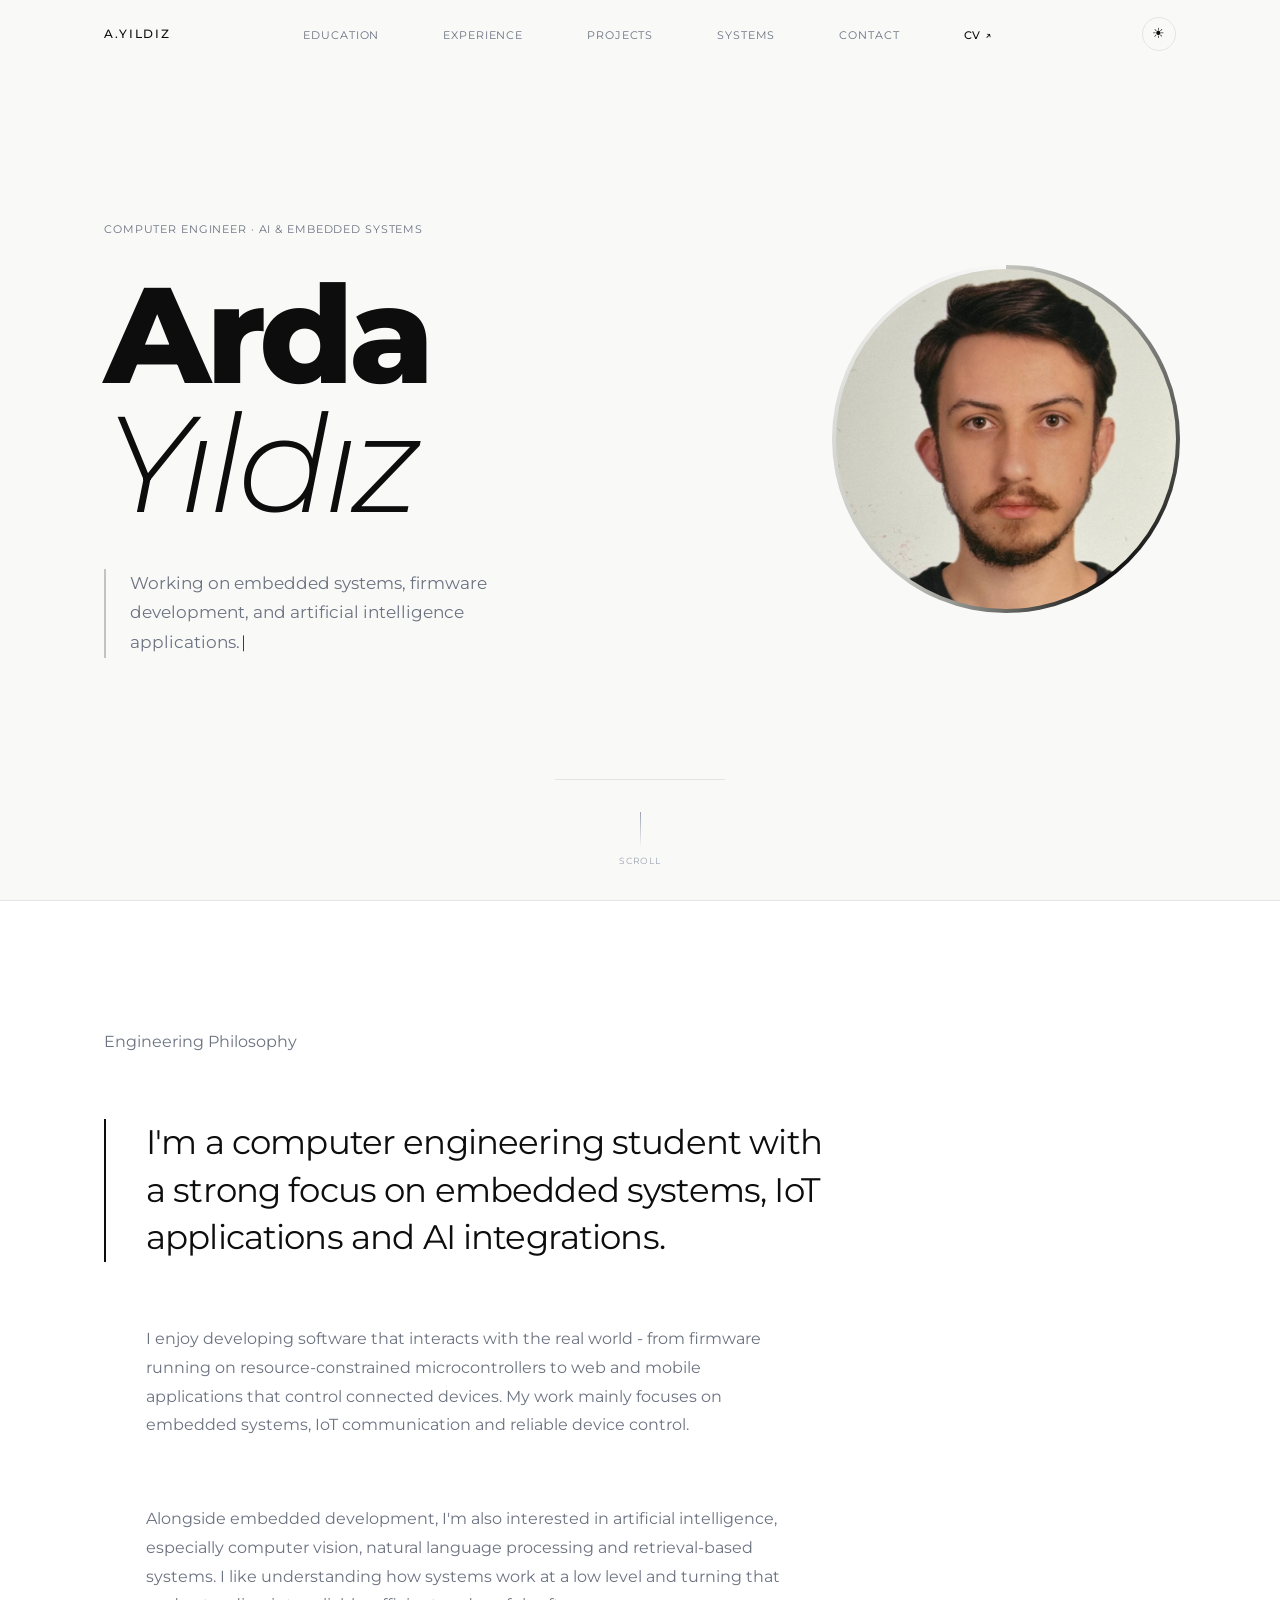
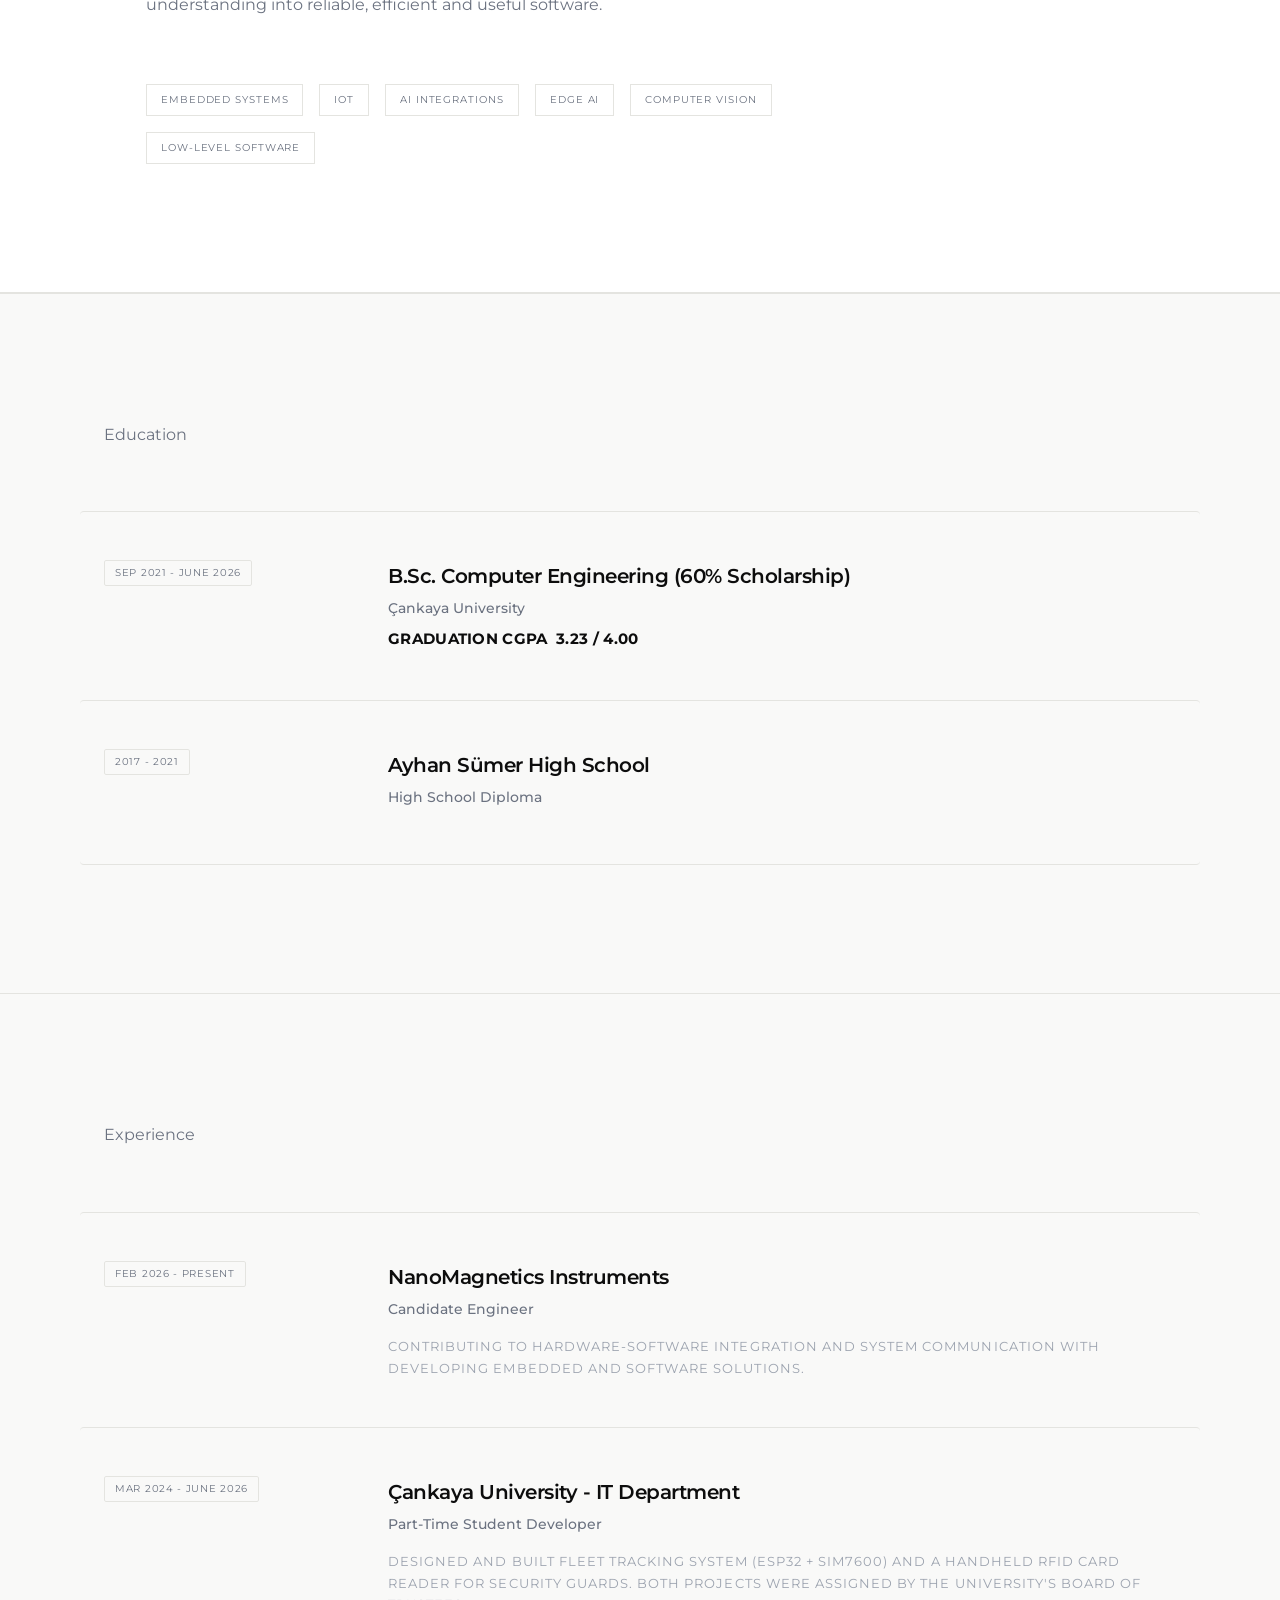
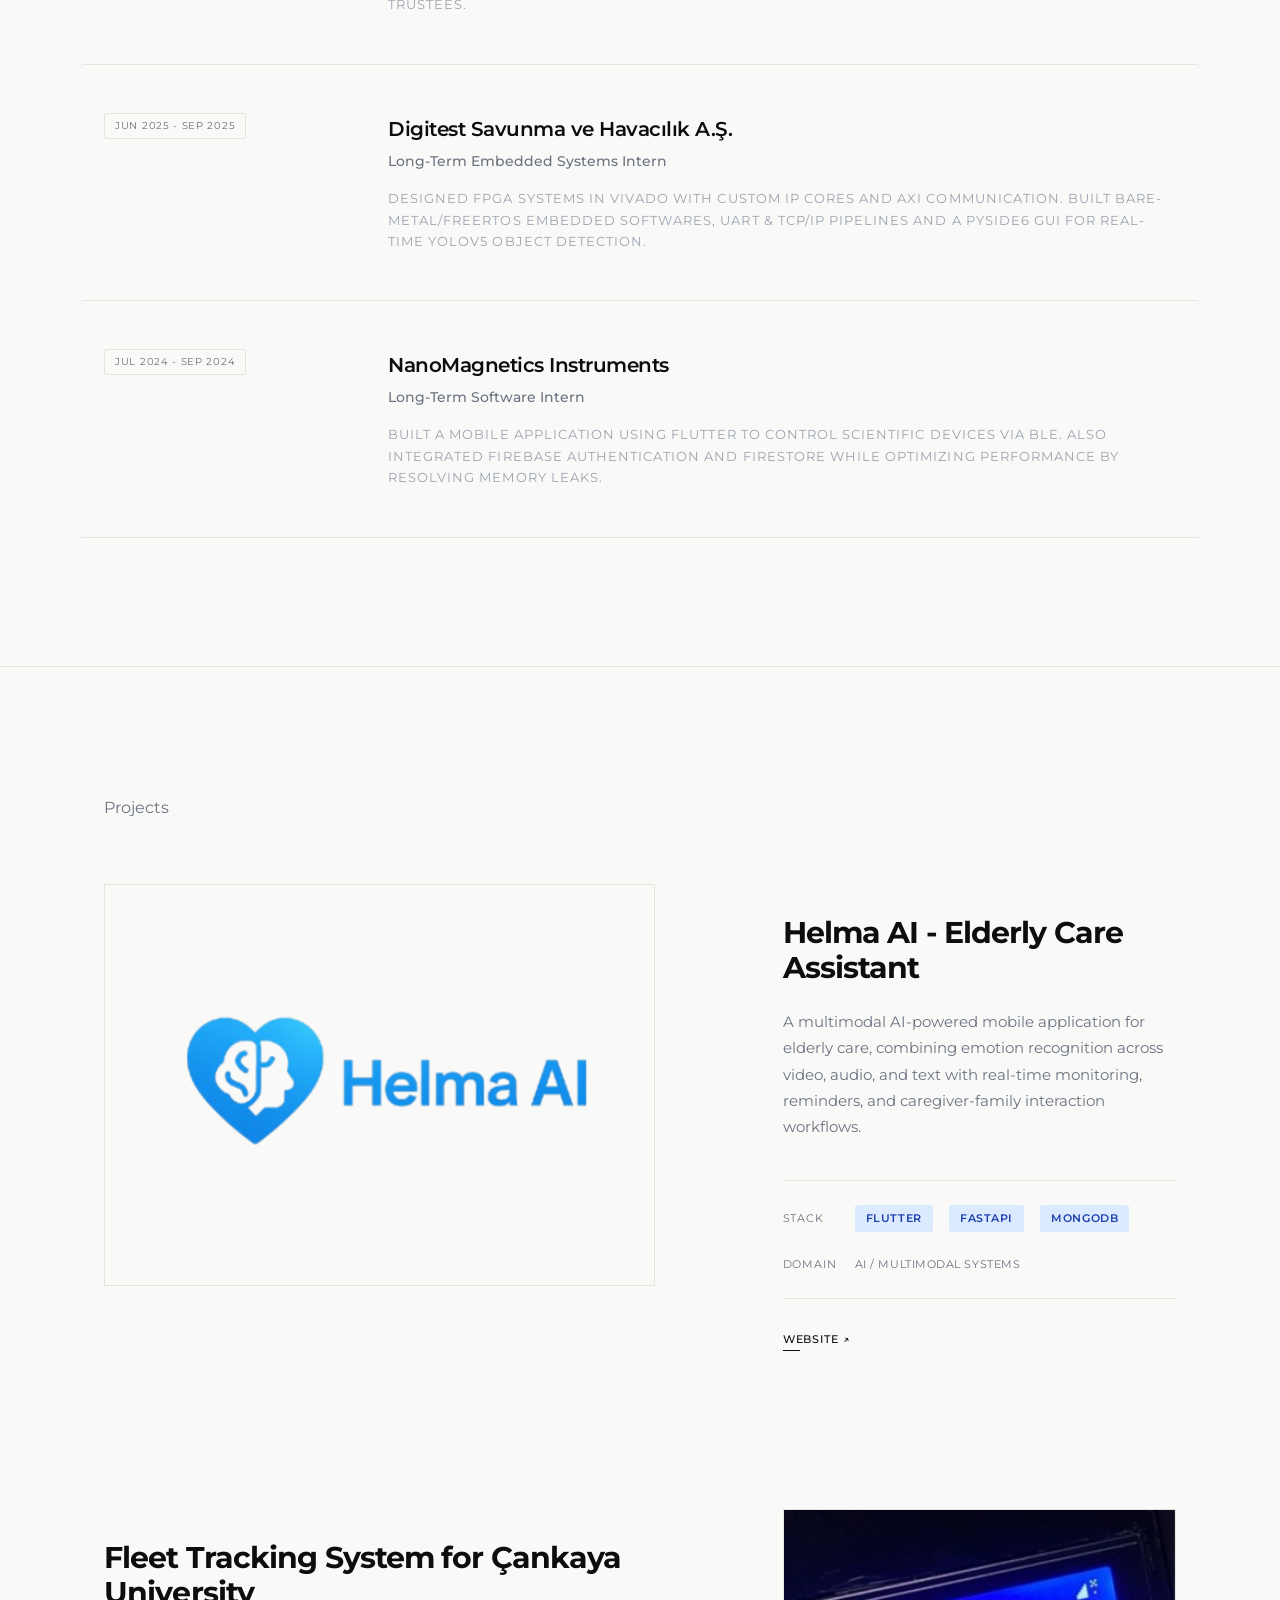
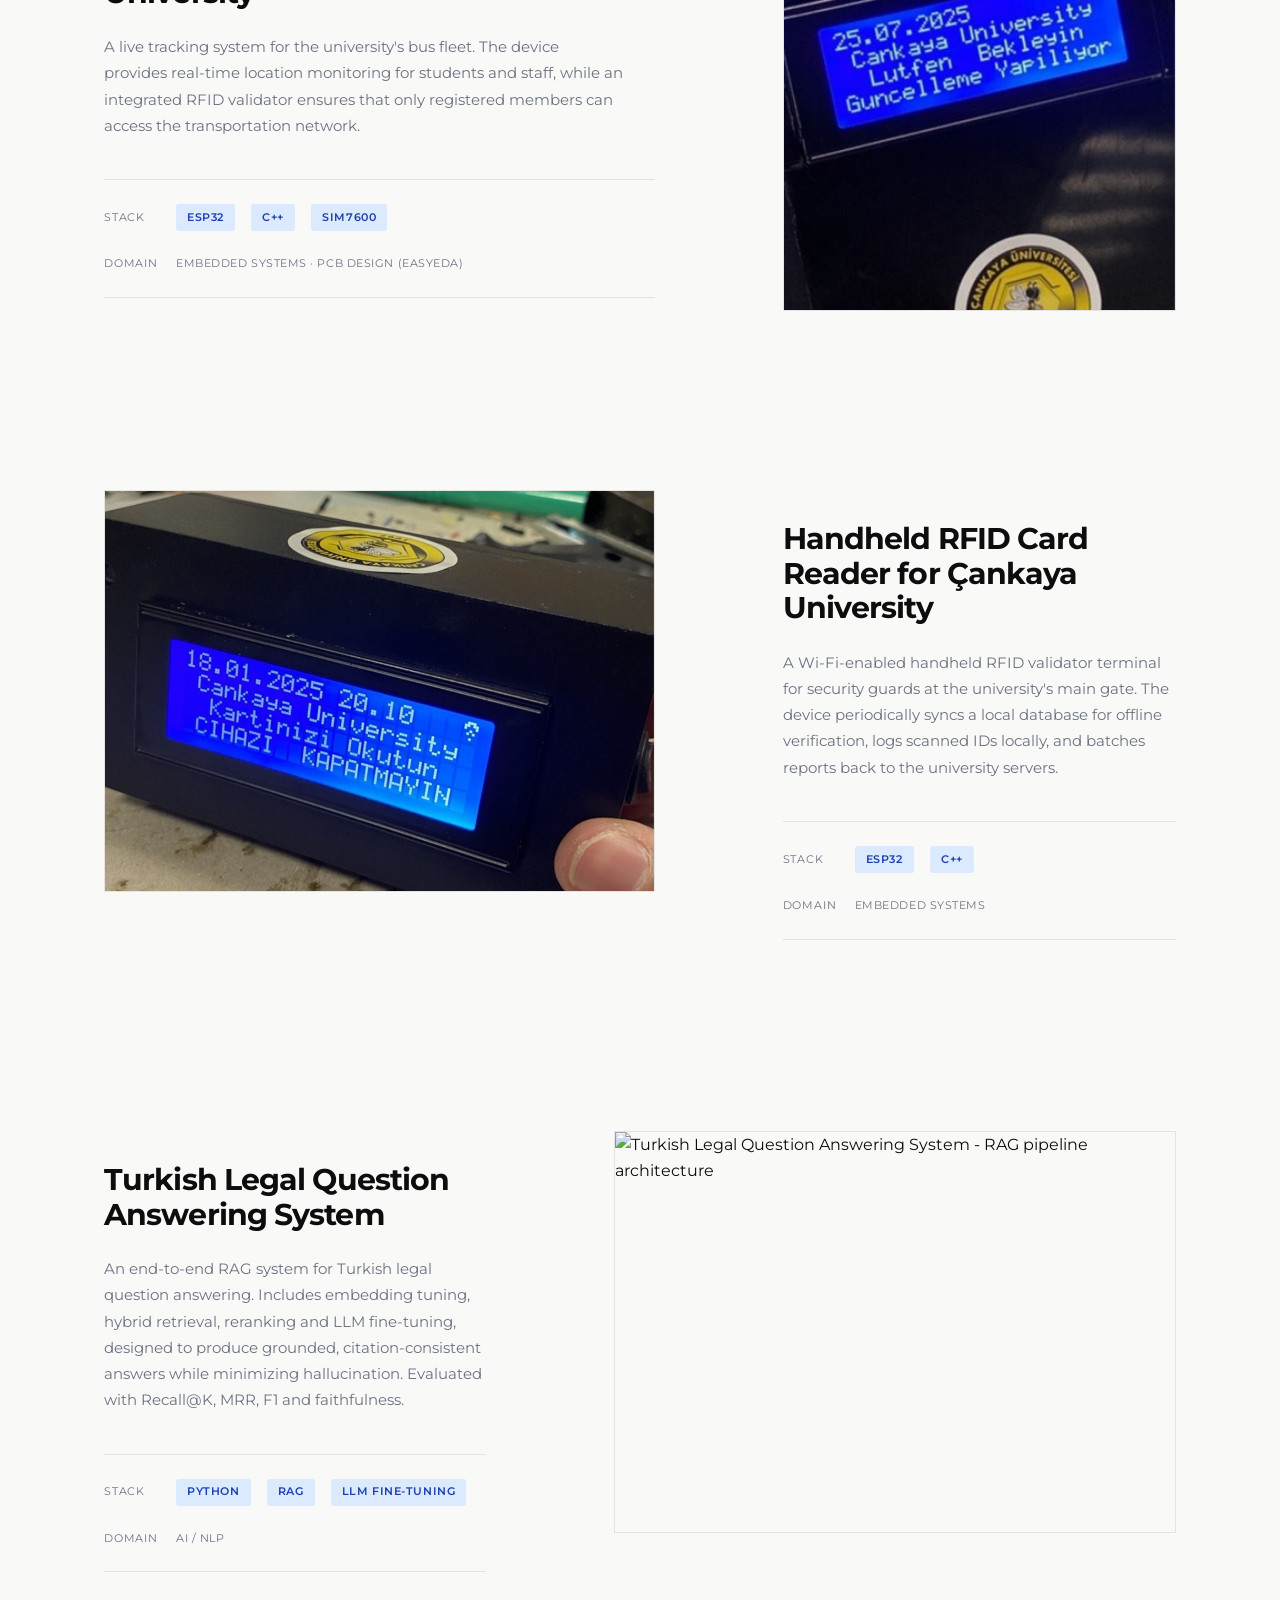
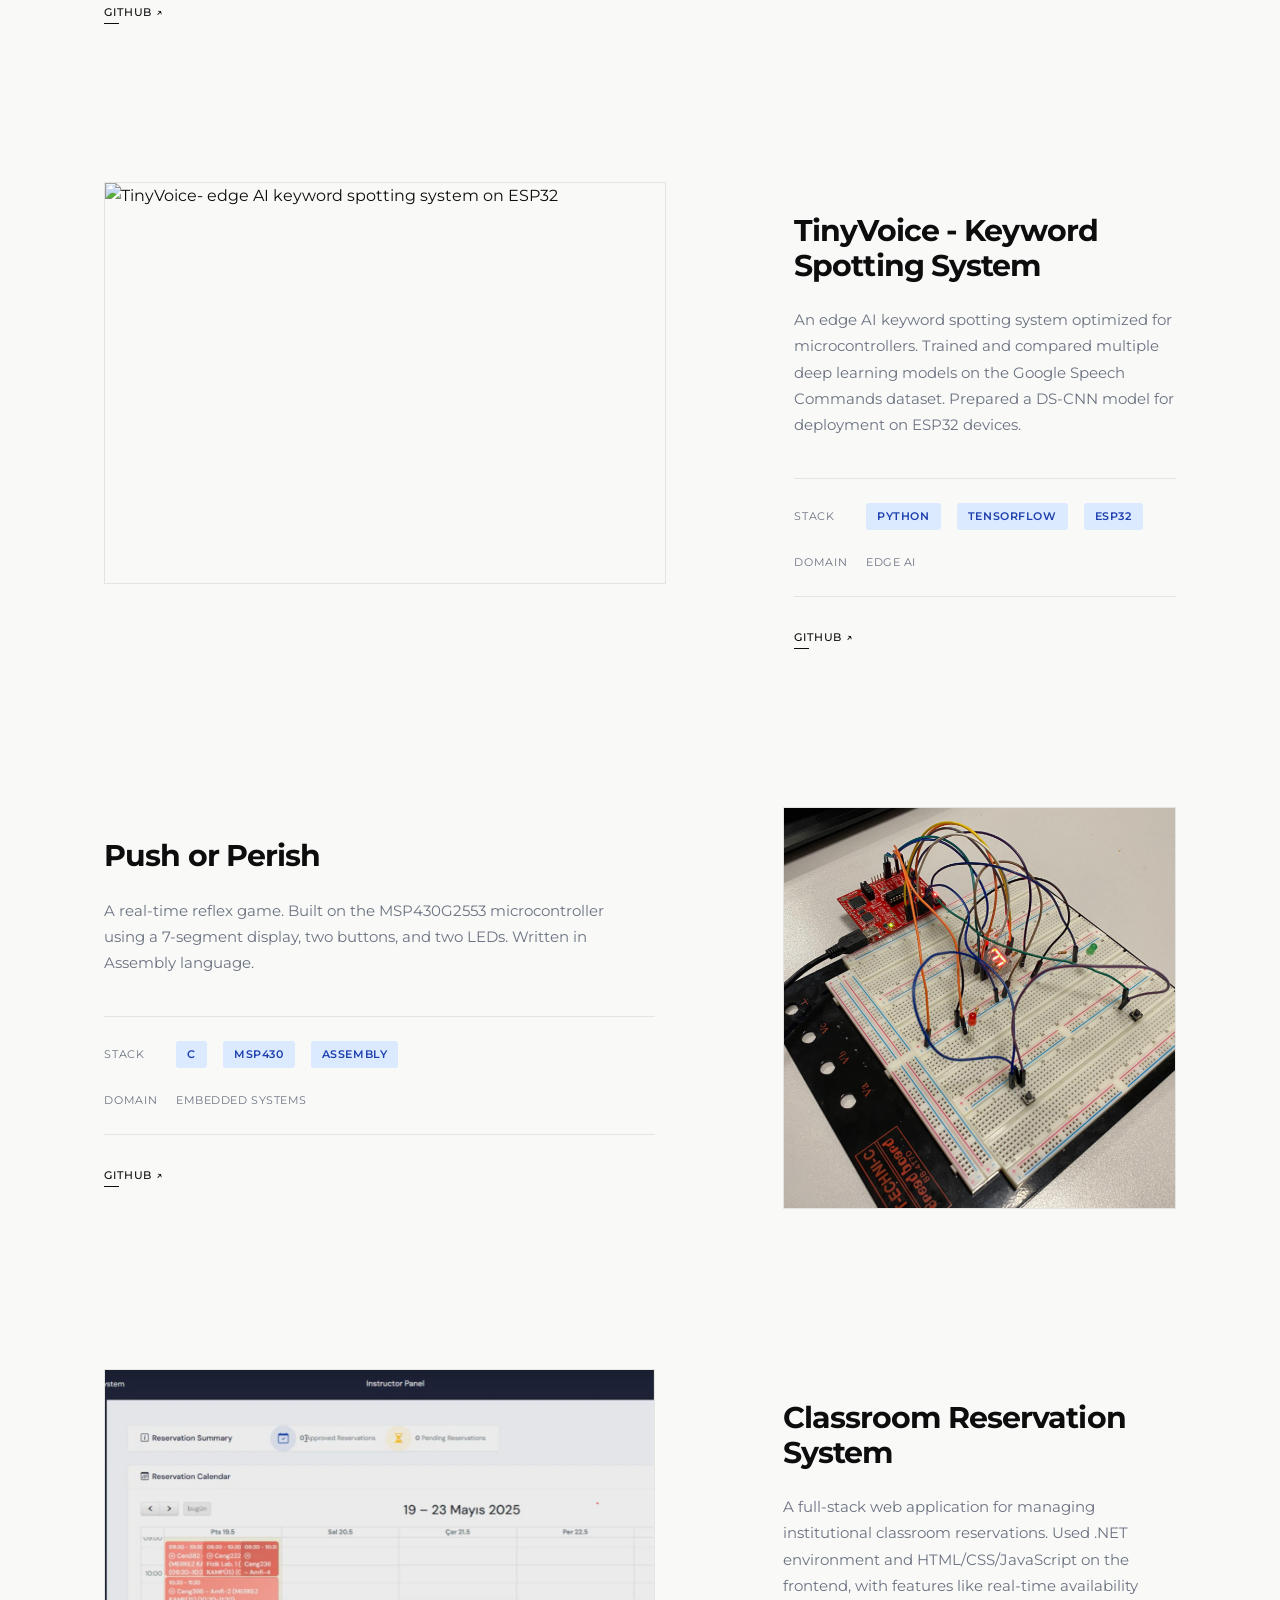
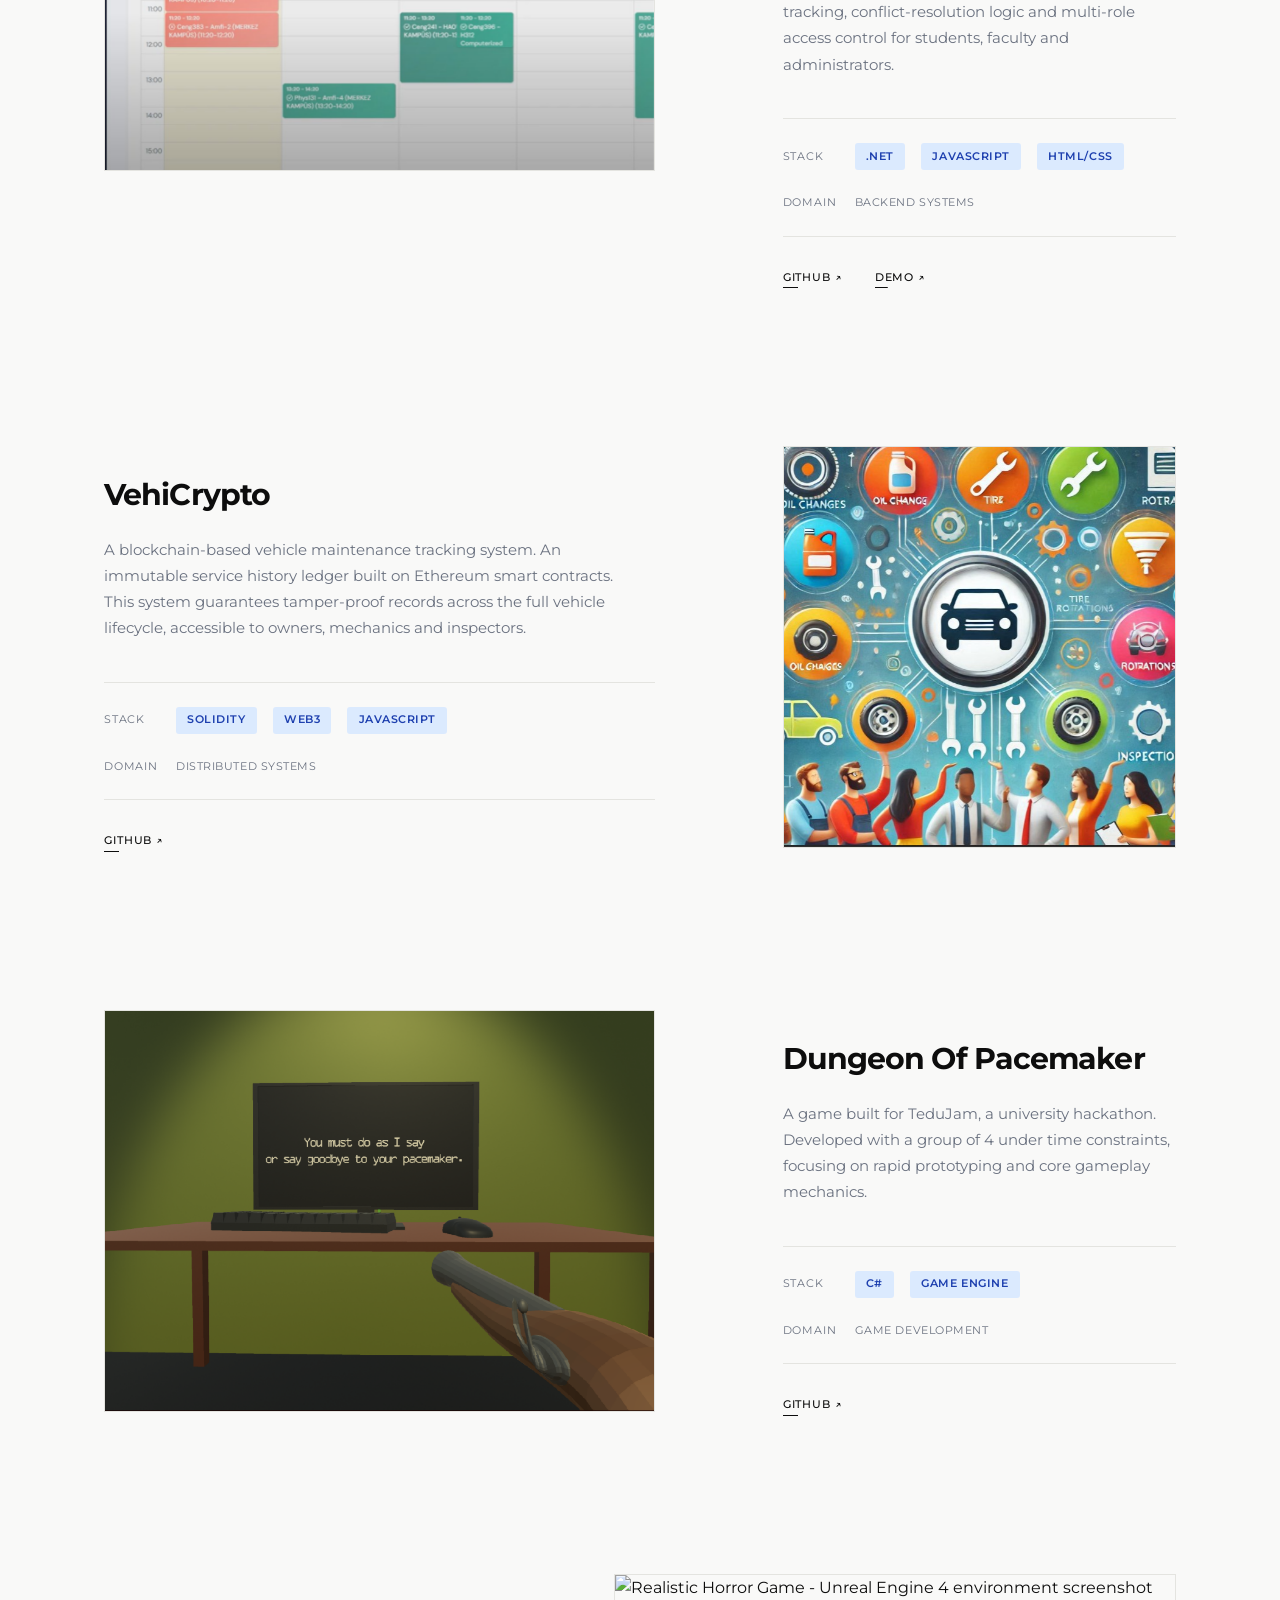
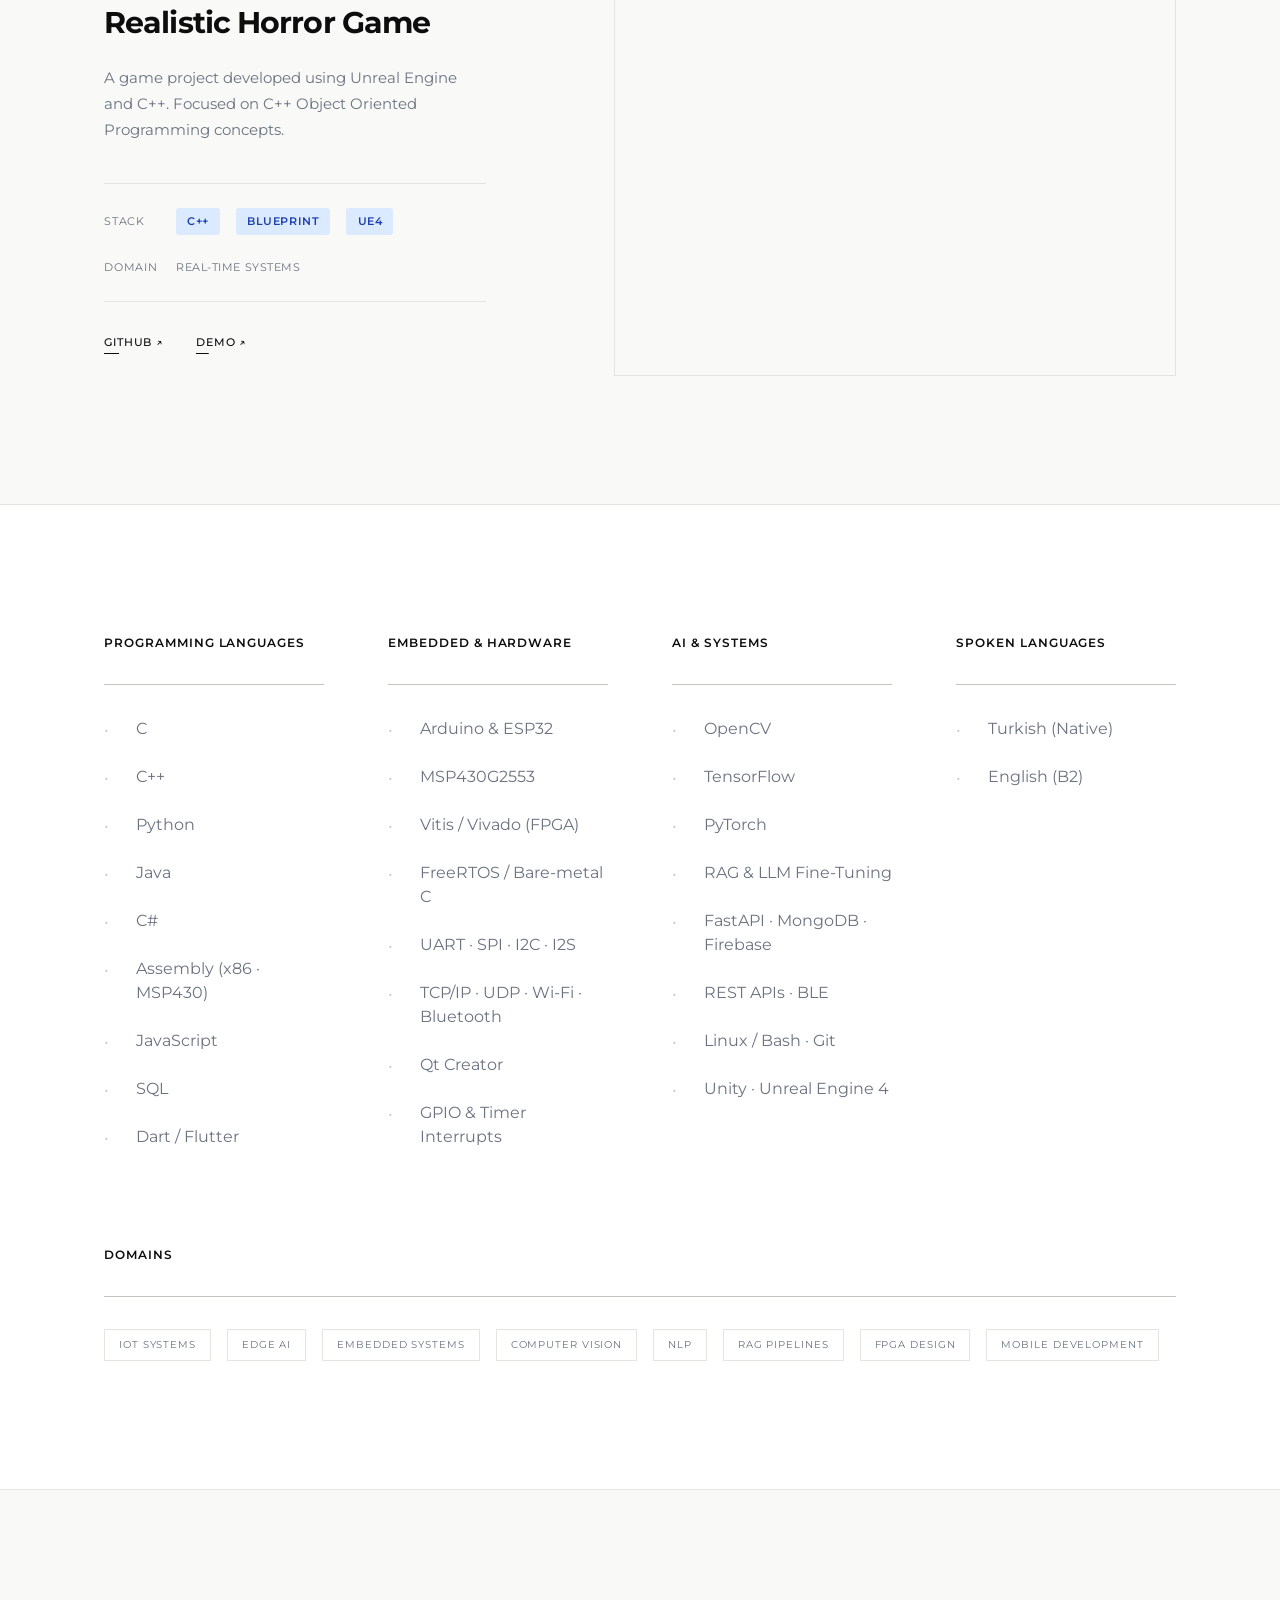
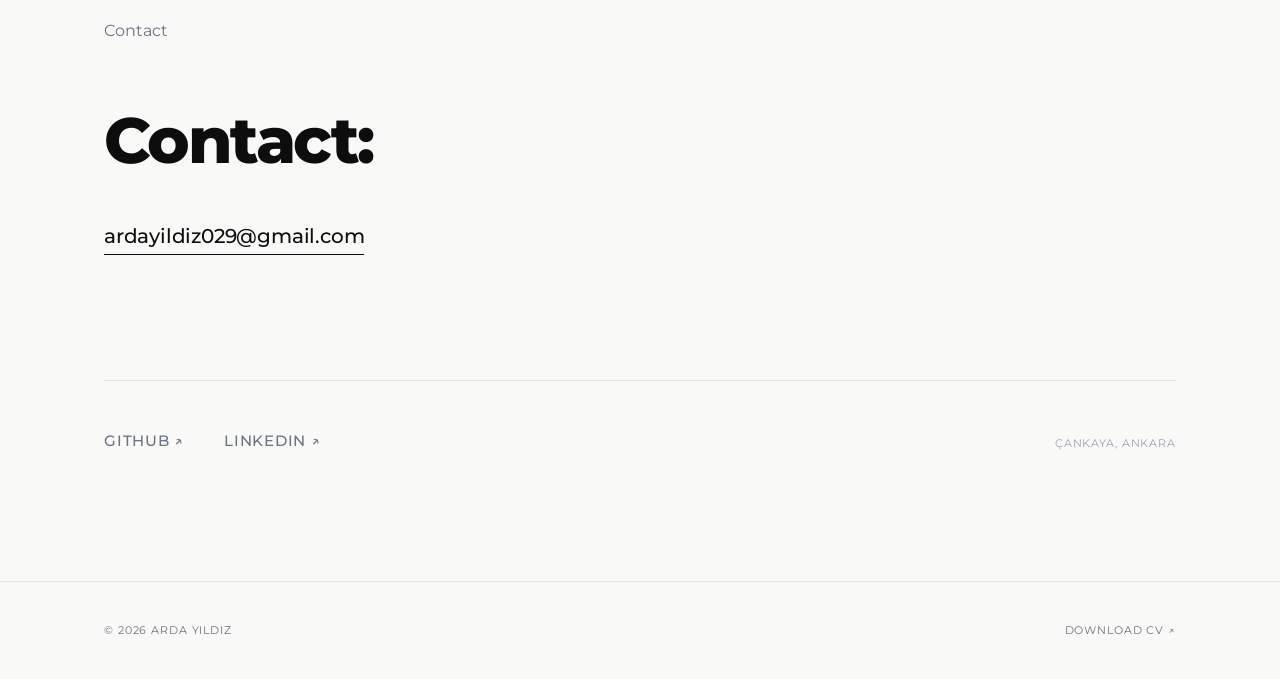
==== commit afddd221: "refactor: migrate styles to stylesheet and update hero and systems sections" ====
--- a/index.html
+++ b/index.html
@@ -119,8 +119,6 @@
             data-typewriter="Working on embedded systems, firmware development, and artificial intelligence applications.">
             <span class="typewriter-text"></span><span class="typewriter-cursor" aria-hidden="true">|</span>
           </p>
-
-          <p class="hero__languages mono">Turkish (Native) &middot; English (B2)</p>
         </div>
 
         <!-- Right: portrait -->
@@ -134,7 +132,6 @@
       </div><!-- /hero__body -->
 
       <div class="hero__foot">
-        <span class="mono" style="color: var(--c-text-muted);">Ankara, Turkey - 2026</span>
         <a href="#philosophy" class="hero__scroll-indicator" aria-label="Scroll down">
           <span class="hero__scroll-arrow" aria-hidden="true"></span>
           <span>scroll</span>
@@ -207,7 +204,7 @@
             <div class="tl-body">
               <h3 class="tl-inst">B.Sc. Computer Engineering (60% Scholarship)</h3>
               <p class="tl-role">Çankaya University</p>
-              <p class="tl-note tl-note--strong mono">CGPA &nbsp;3.23 / 4.00</p>
+              <p class="tl-note tl-note--strong mono">Graduation CGPA &nbsp;3.23 / 4.00</p>
             </div>
           </div>
 
@@ -746,9 +743,7 @@
     <section class="section systems" id="systems" aria-labelledby="systems-heading">
       <div class="inner">
 
-        <div class="section__label reveal">
-          <span class="section__title" id="systems-heading">Technical Domains</span>
-        </div>
+        <span id="systems-heading" class="visually-hidden">Technical Domains</span>
 
         <div class="systems__grid reveal-group">
 
@@ -795,6 +790,14 @@
             </ul>
           </div>
 
+          <div class="reveal">
+            <h3 class="systems__col-title mono">Spoken Languages</h3>
+            <ul class="systems__list" role="list">
+              <li>Turkish (Native)</li>
+              <li>English (B2)</li>
+            </ul>
+          </div>
+
         </div><!-- /systems__grid -->
 
         <div class="systems__domains reveal">
@@ -841,8 +844,6 @@
               aria-label="GitHub profile">GitHub ↗</a>
             <a href="https://www.linkedin.com/in/arda-y%C4%B1ld%C4%B1z-a2ab32218/" class="social-link" target="_blank"
               rel="noopener noreferrer" aria-label="LinkedIn profile">LinkedIn ↗</a>
-            <a href="https://twitter.com/29ardayildiz" class="social-link" target="_blank" rel="noopener noreferrer"
-              aria-label="Twitter profile">Twitter ↗</a>
           </nav>
 
           <div class="contact__info">
--- a/styles/styles.css
+++ b/styles/styles.css
@@ -10,6 +10,18 @@
   box-sizing: border-box;
   margin: 0;
   padding: 0;
+}
+
+.visually-hidden {
+  position: absolute;
+  width: 1px;
+  height: 1px;
+  padding: 0;
+  margin: -1px;
+  overflow: hidden;
+  clip: rect(0, 0, 0, 0);
+  white-space: nowrap;
+  border: 0;
 }
 
 html {
@@ -422,15 +434,10 @@
   min-height: 3.5em; /* prevent layout shift during typing */
 }
 
-.hero__languages {
-  margin-top: var(--sp-4);
-  font-size: 0.8125rem;
-  color: var(--c-text-muted);
-}
-
 /* Typewriter cursor */
 .typewriter-cursor {
-  display: inline-block;
+  display: inline;
+  white-space: nowrap;
   margin-left: 1px;
   color: var(--c-text);
   font-weight: 300;
@@ -511,7 +518,7 @@
   padding-inline: var(--pad-x);
   padding-block: var(--sp-4);
   display: flex;
-  justify-content: space-between;
+  justify-content: center;
   align-items: center;
   border-top: 1px solid var(--c-border);
   color: var(--c-text-muted);
@@ -957,8 +964,14 @@
 
 @media (min-width: 640px) {
   .systems__grid {
-    grid-template-columns: repeat(3, 1fr);
+    grid-template-columns: repeat(2, 1fr);
     gap: var(--sp-8);
+  }
+}
+
+@media (min-width: 1024px) {
+  .systems__grid {
+    grid-template-columns: repeat(4, 1fr);
   }
 }
 
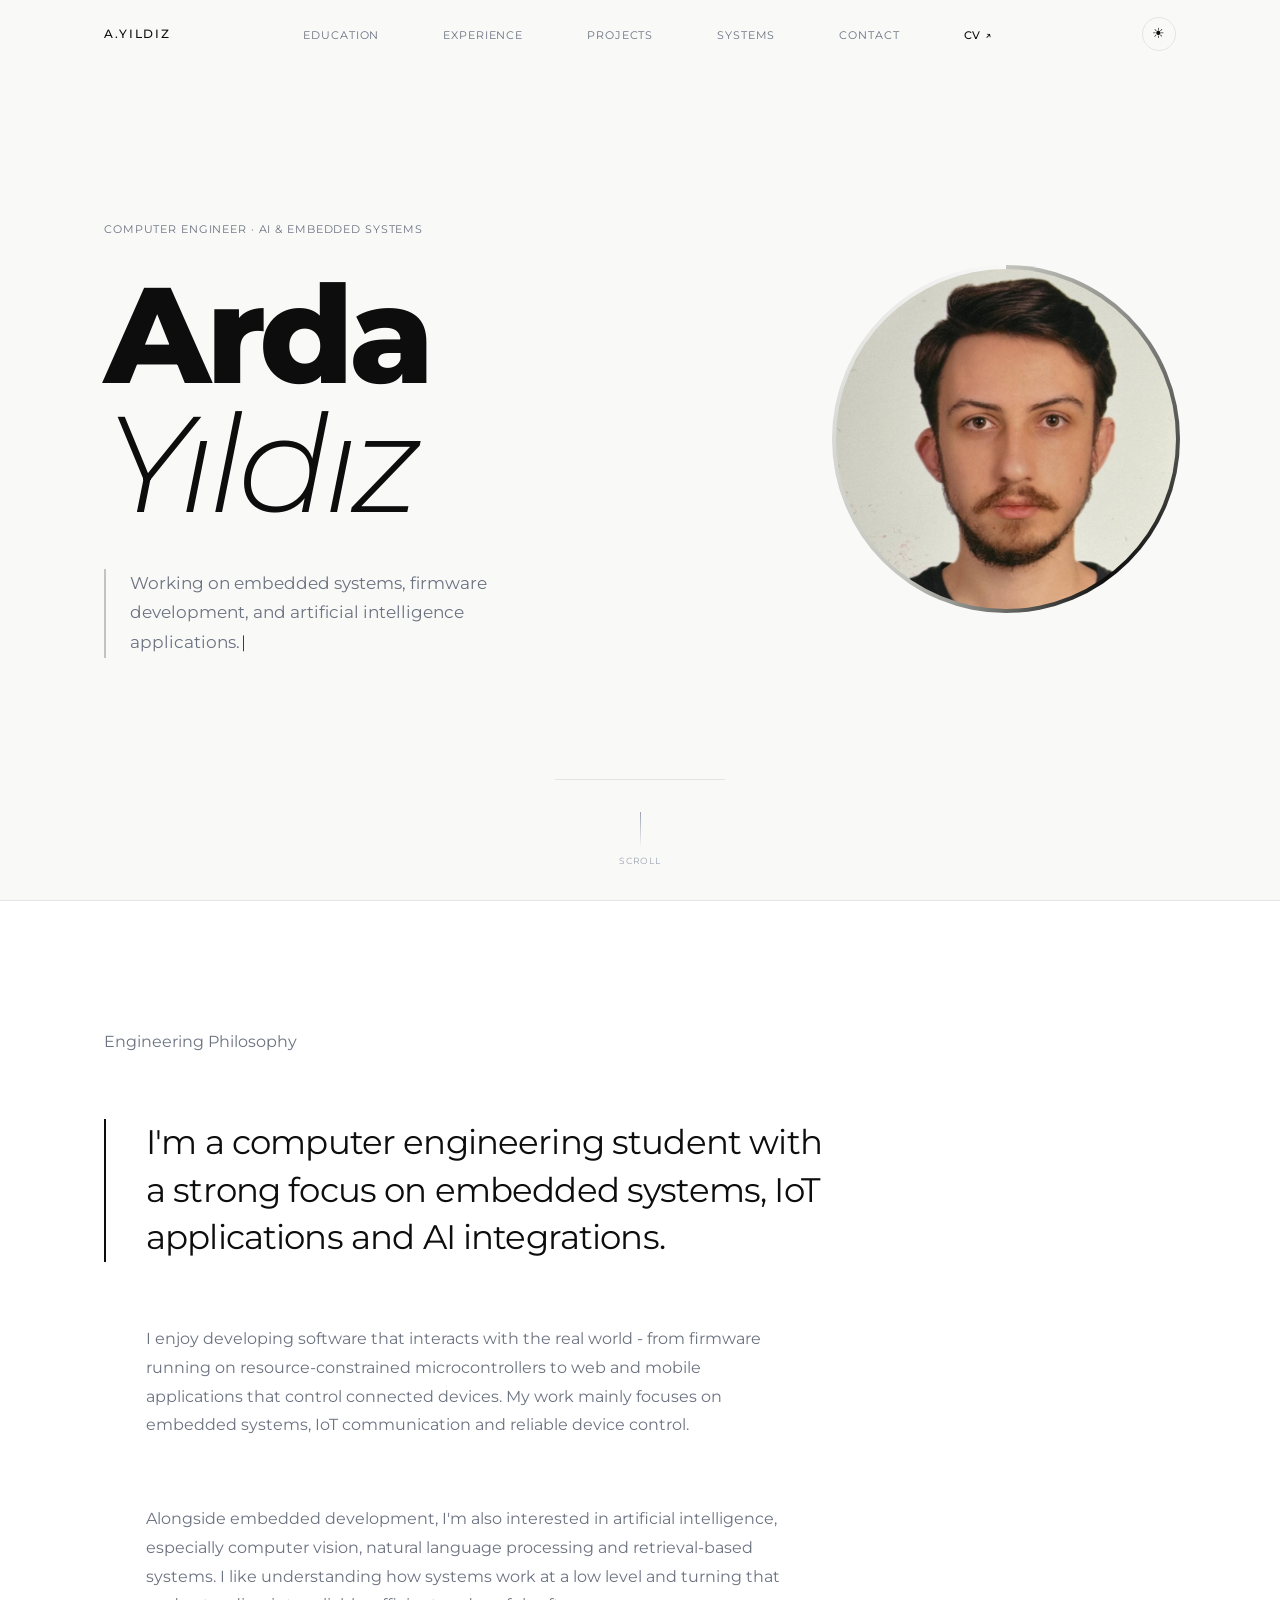
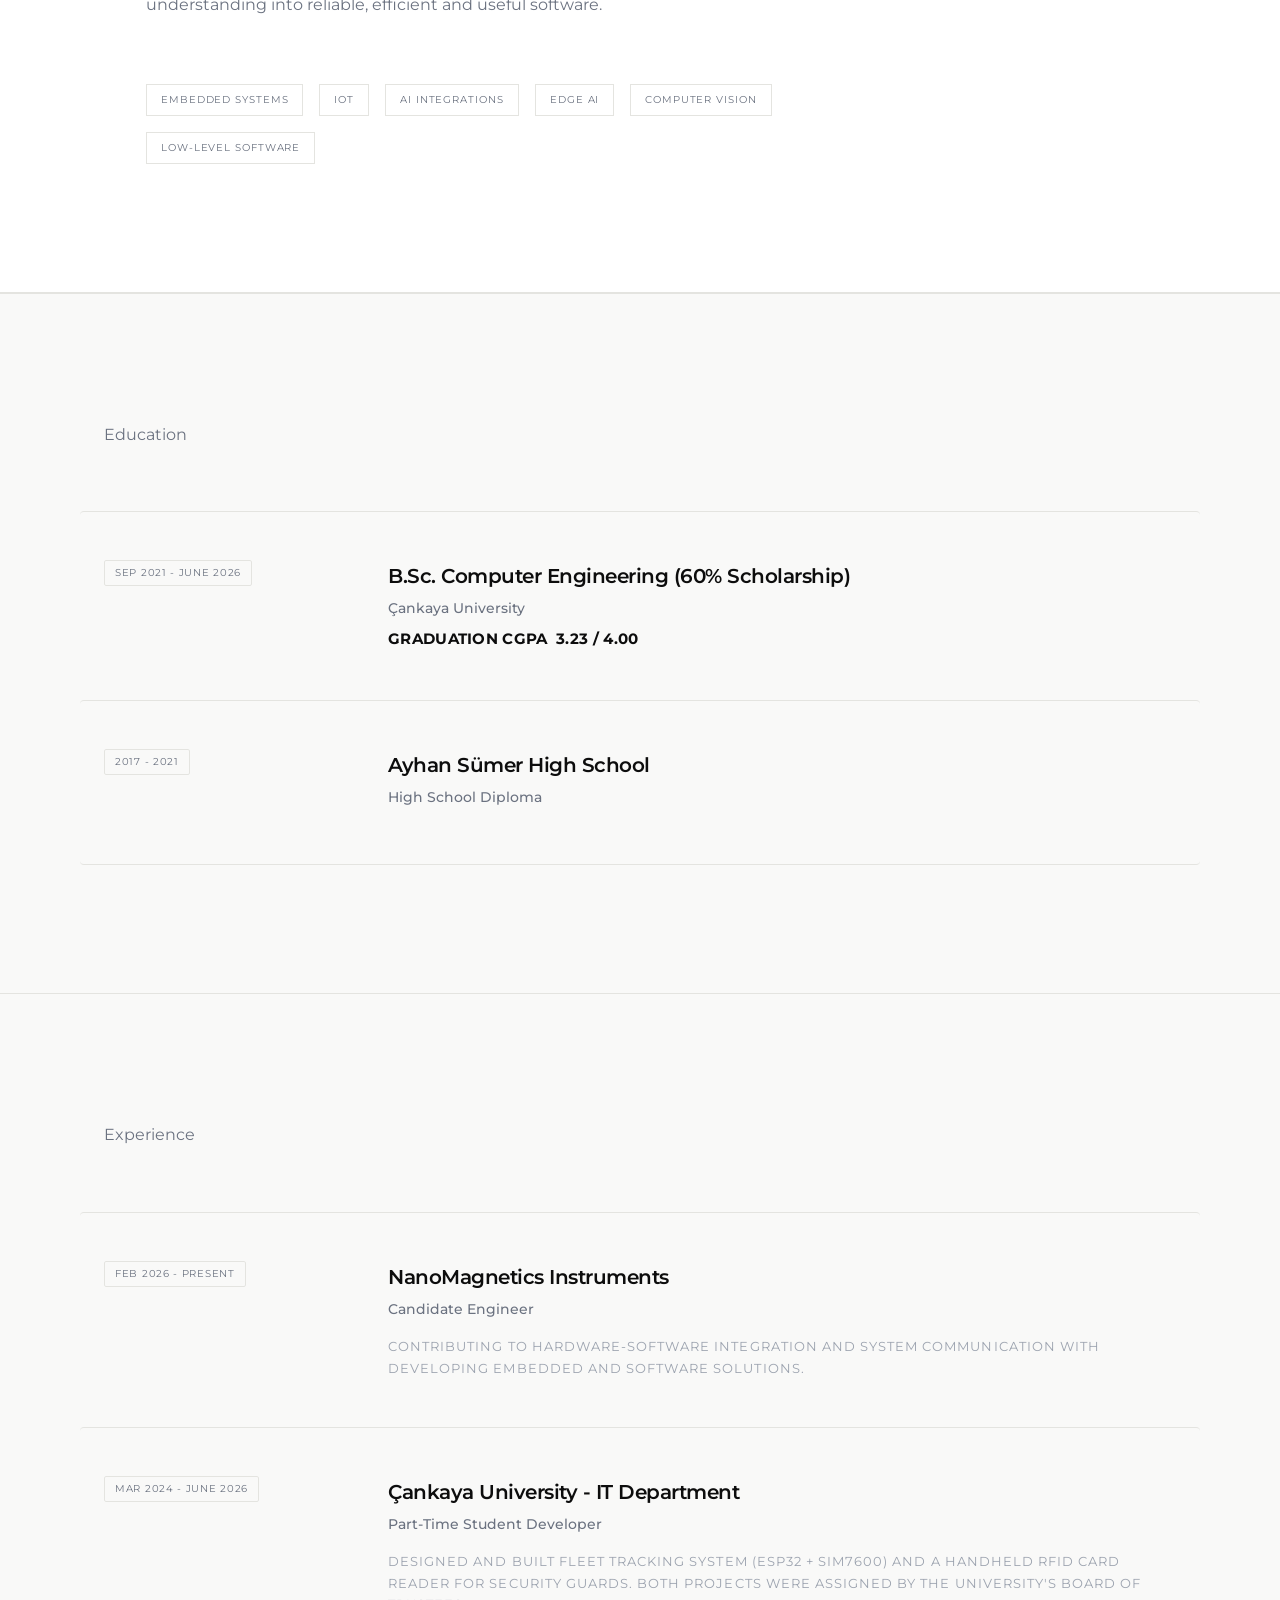
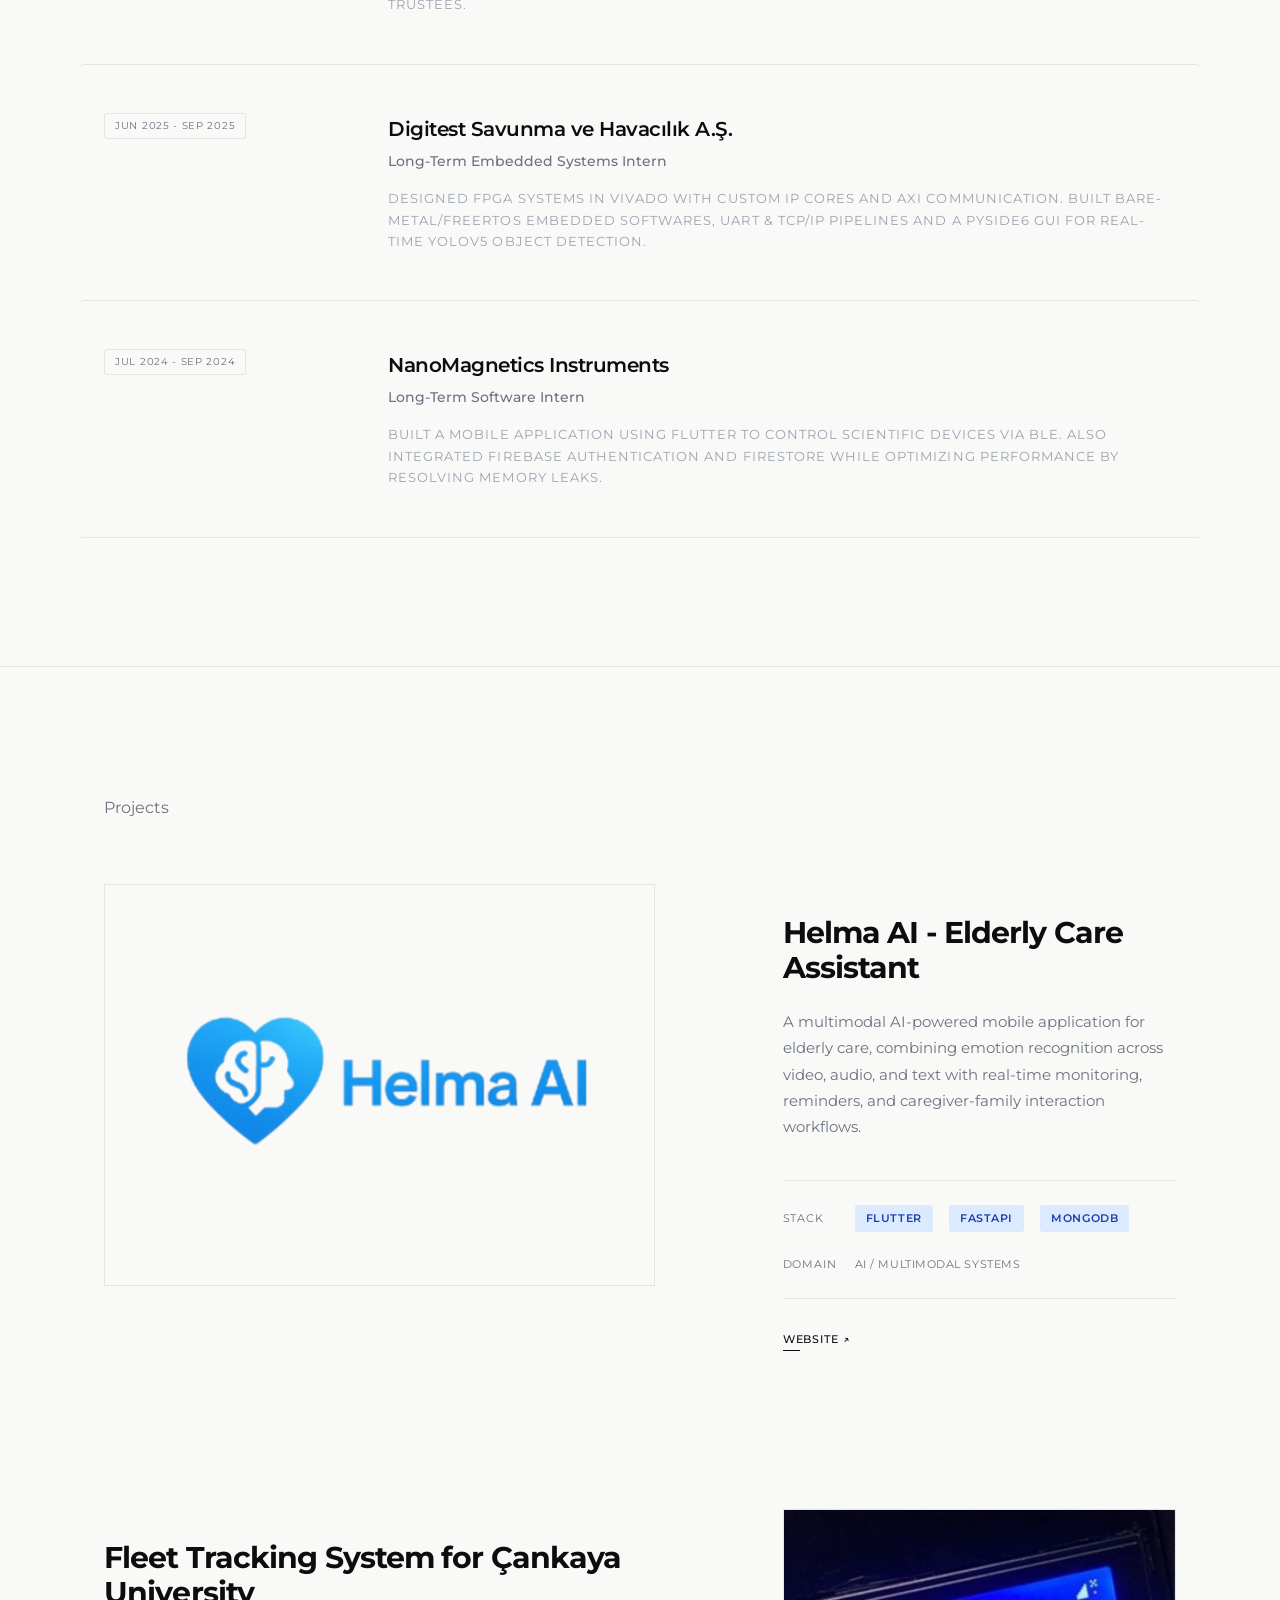
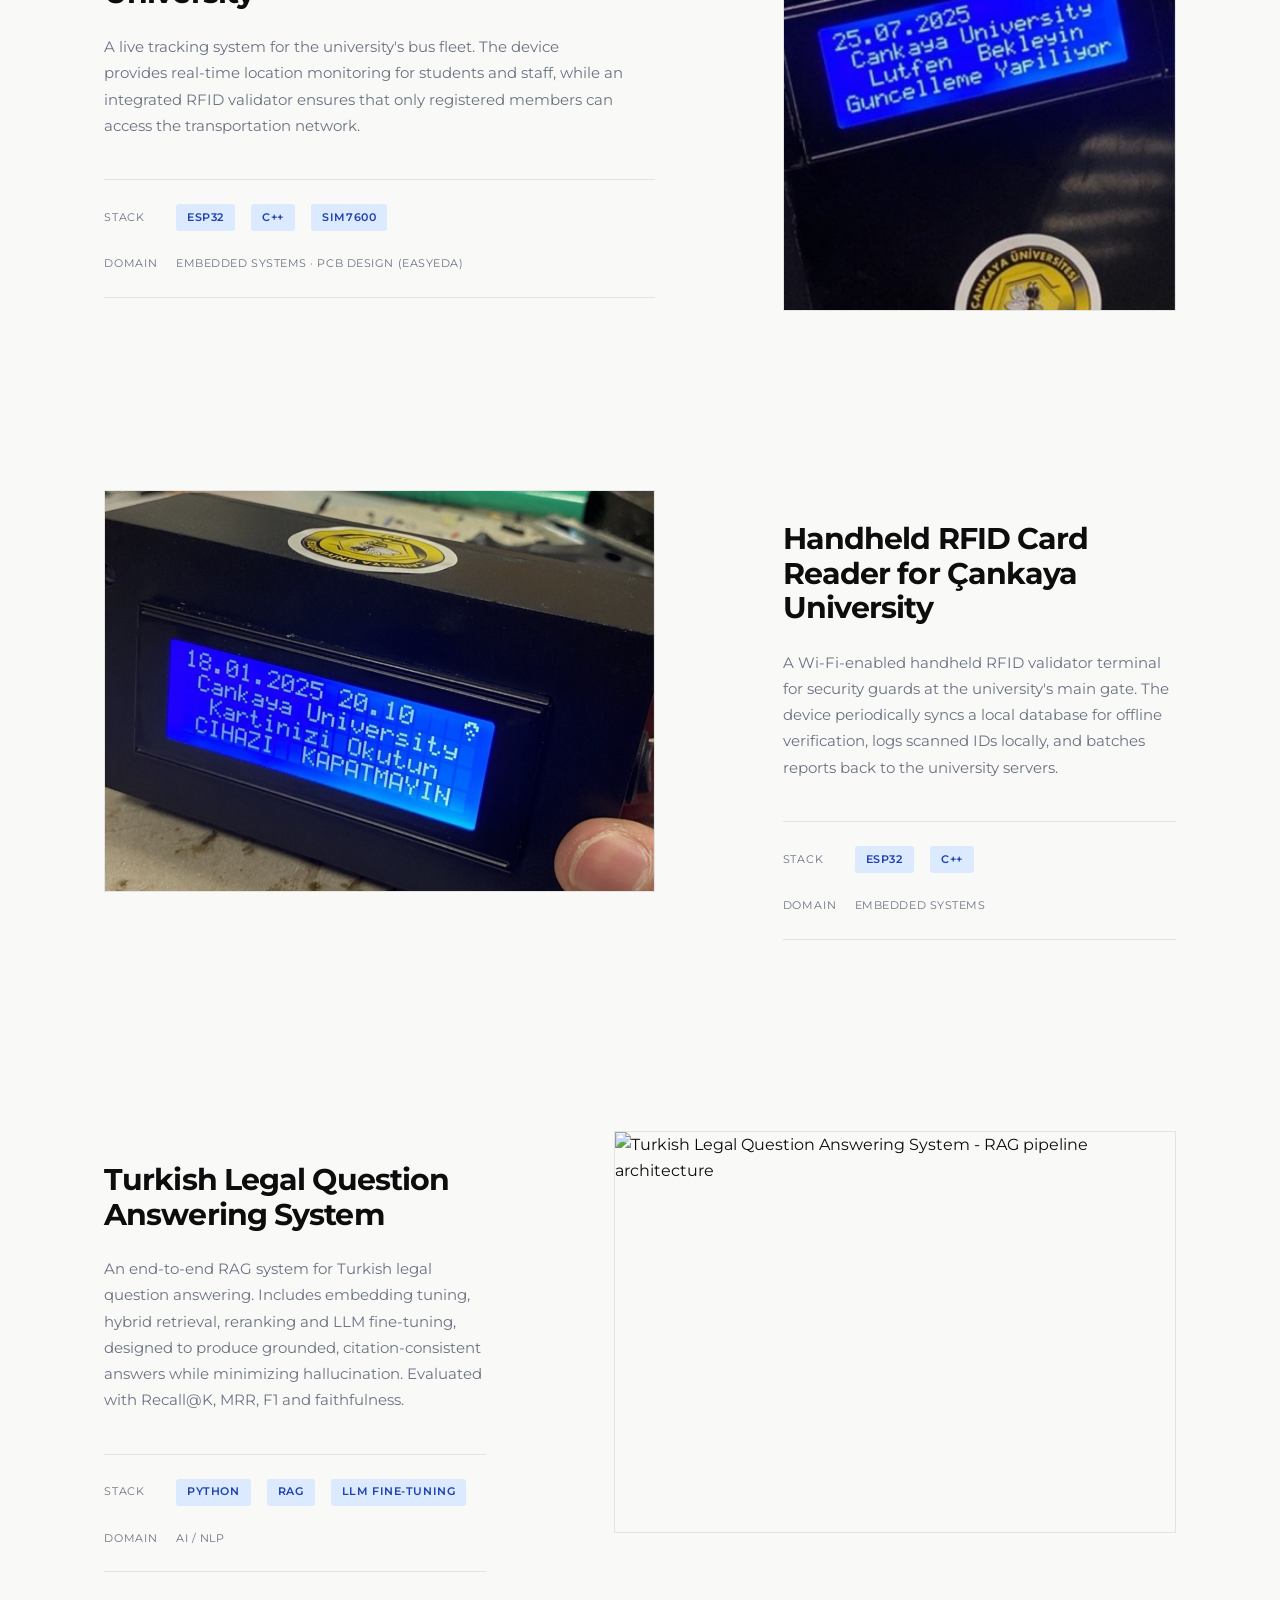
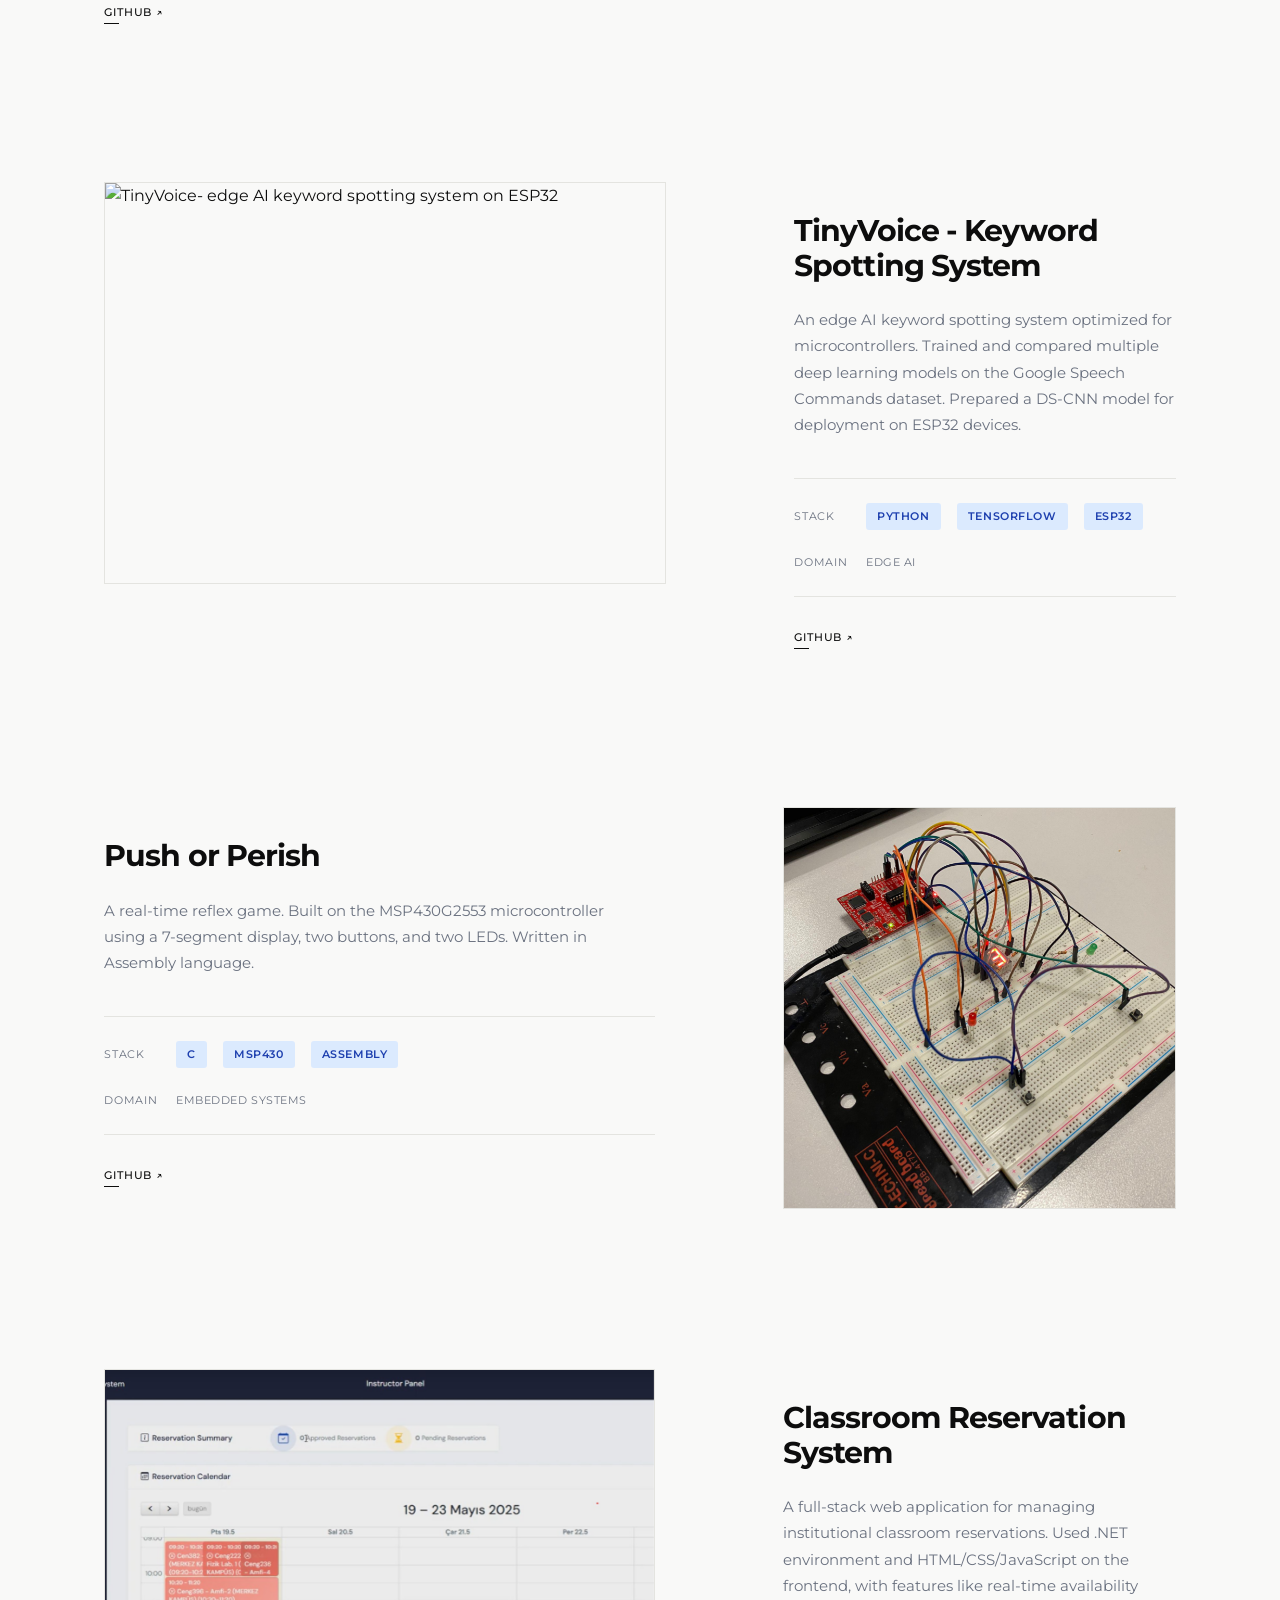
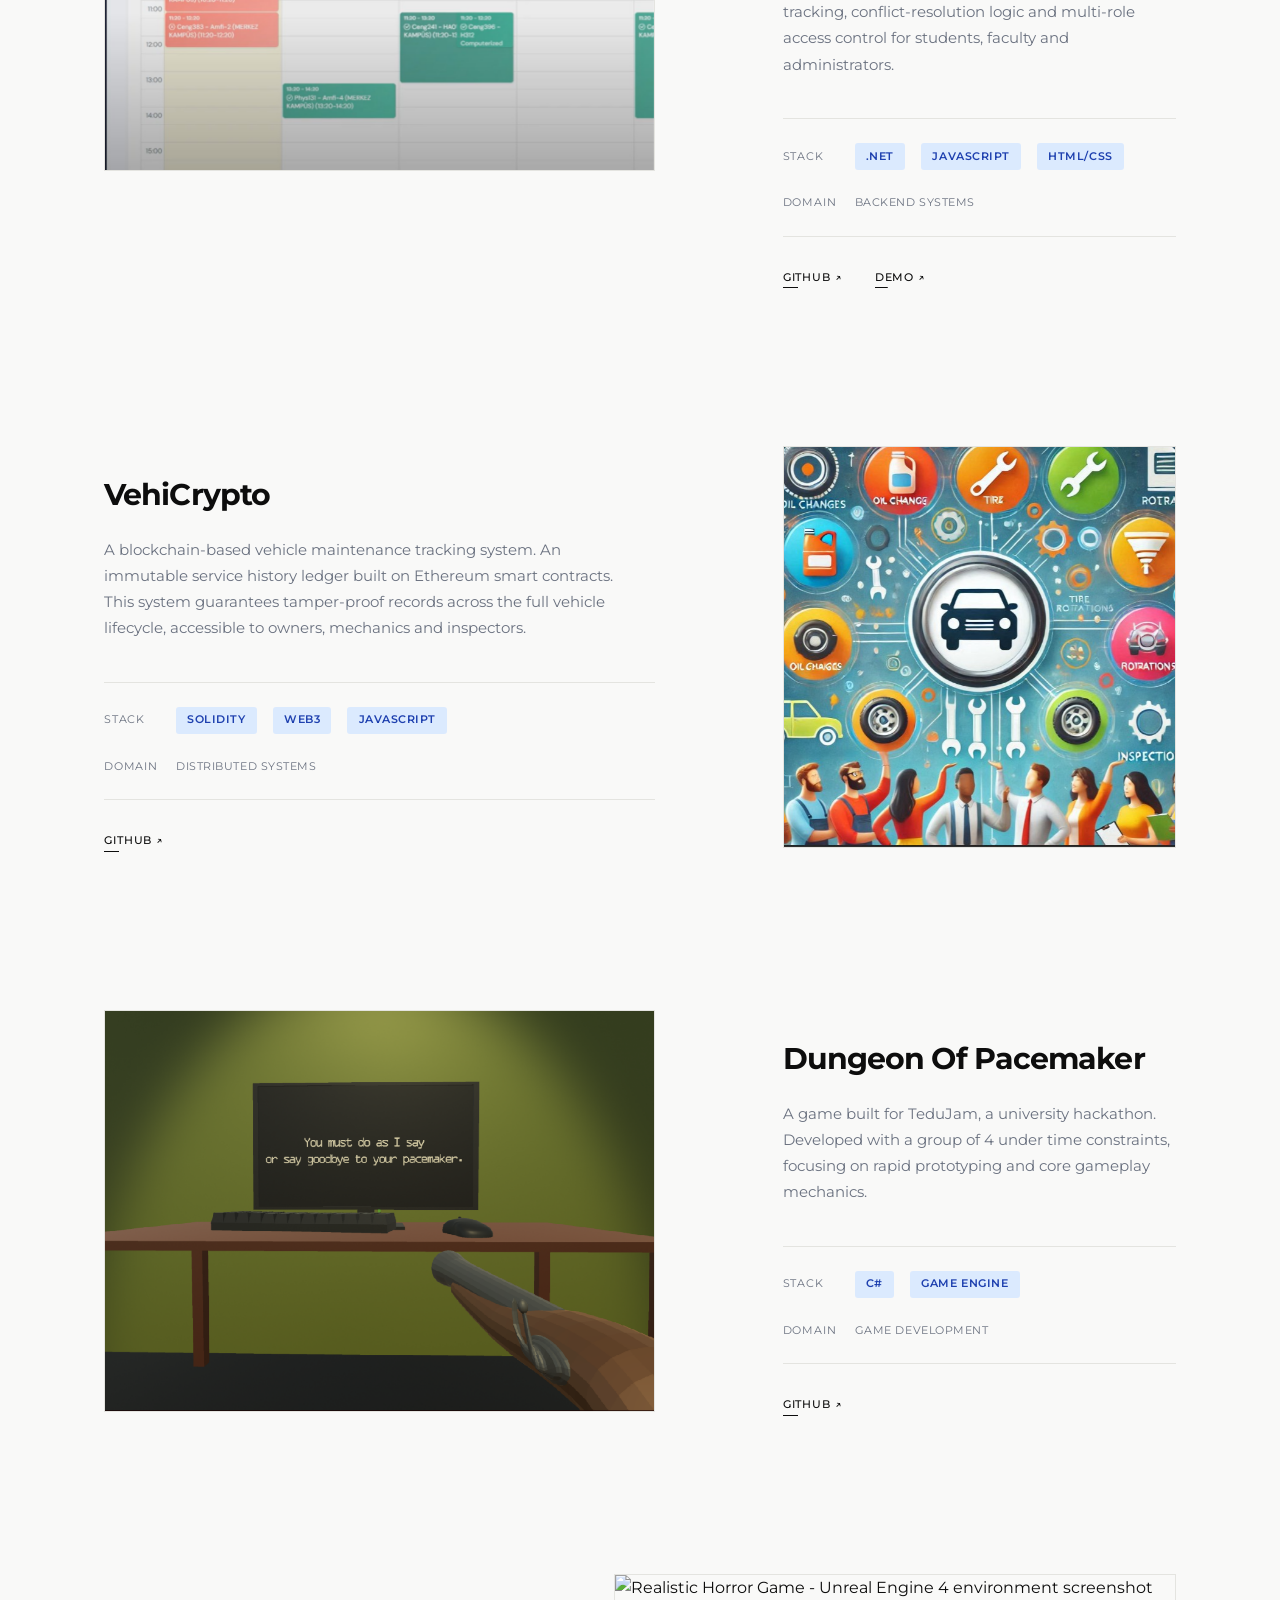
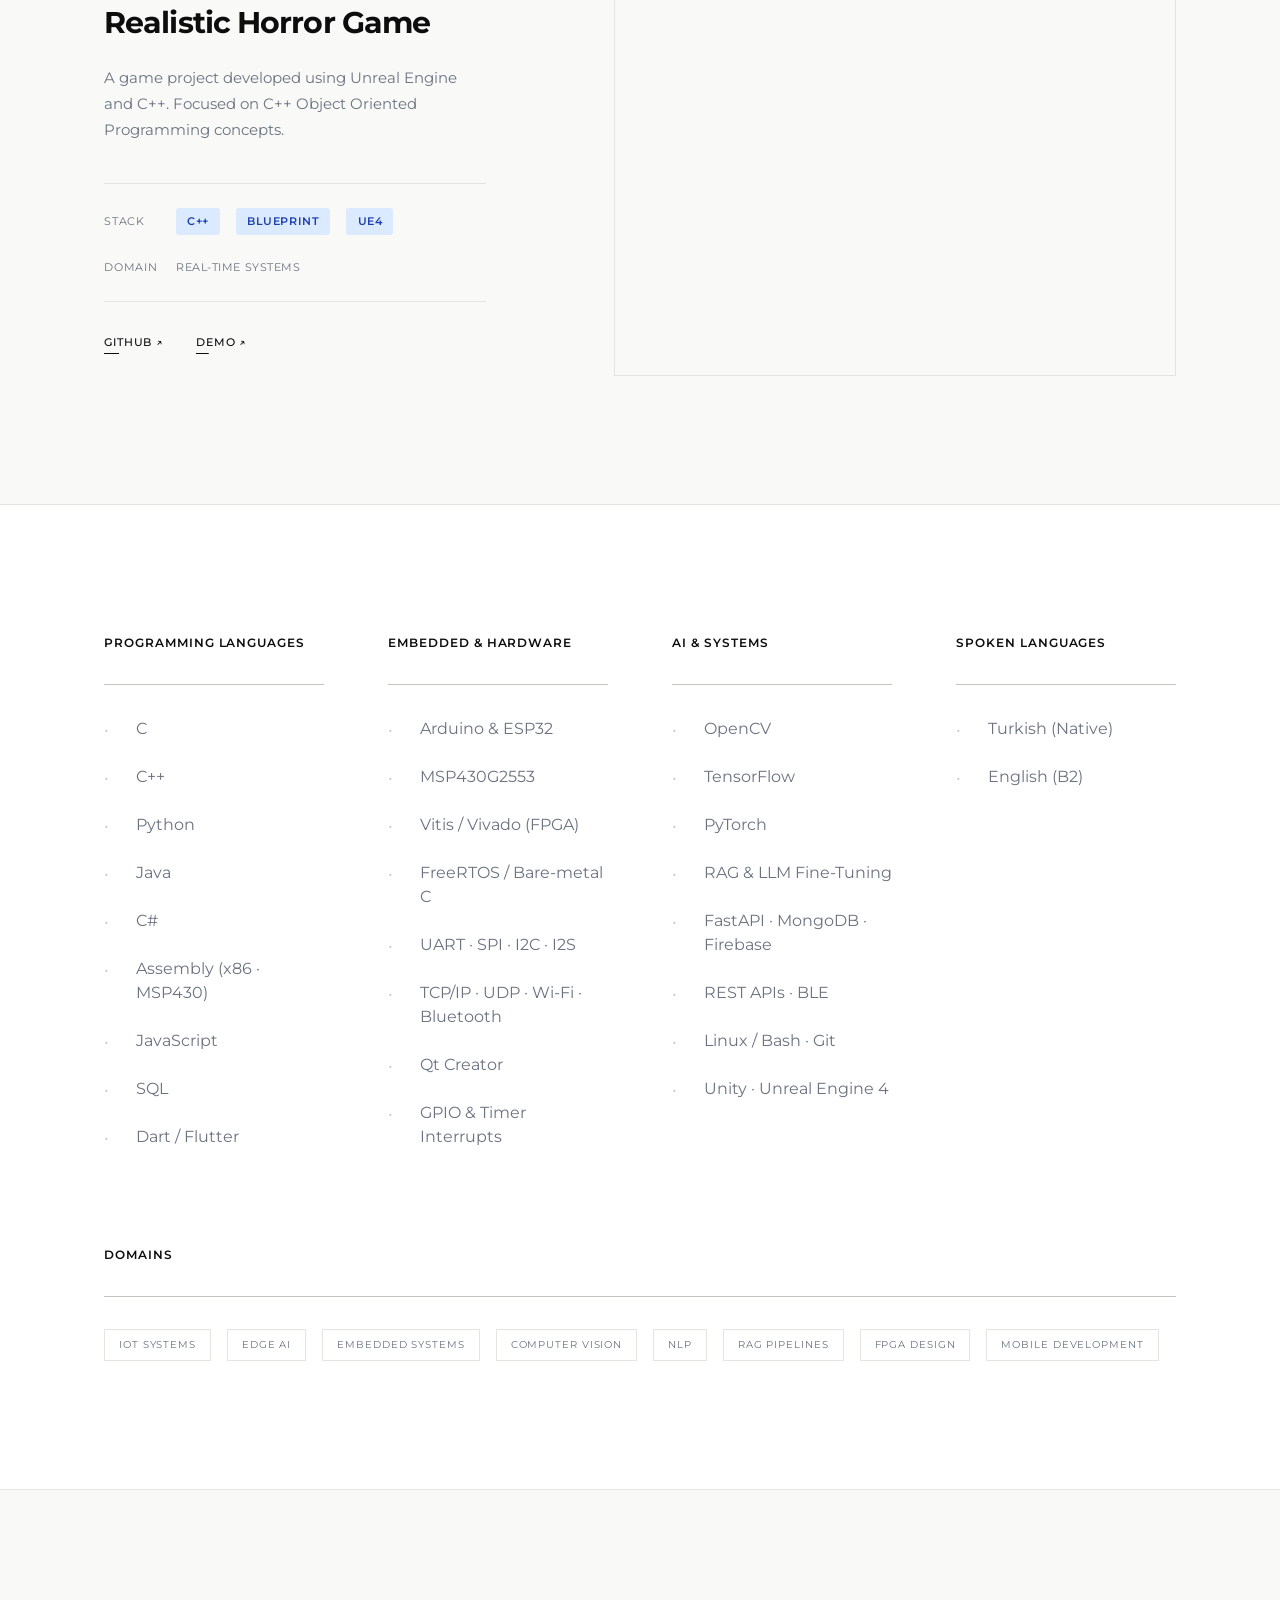
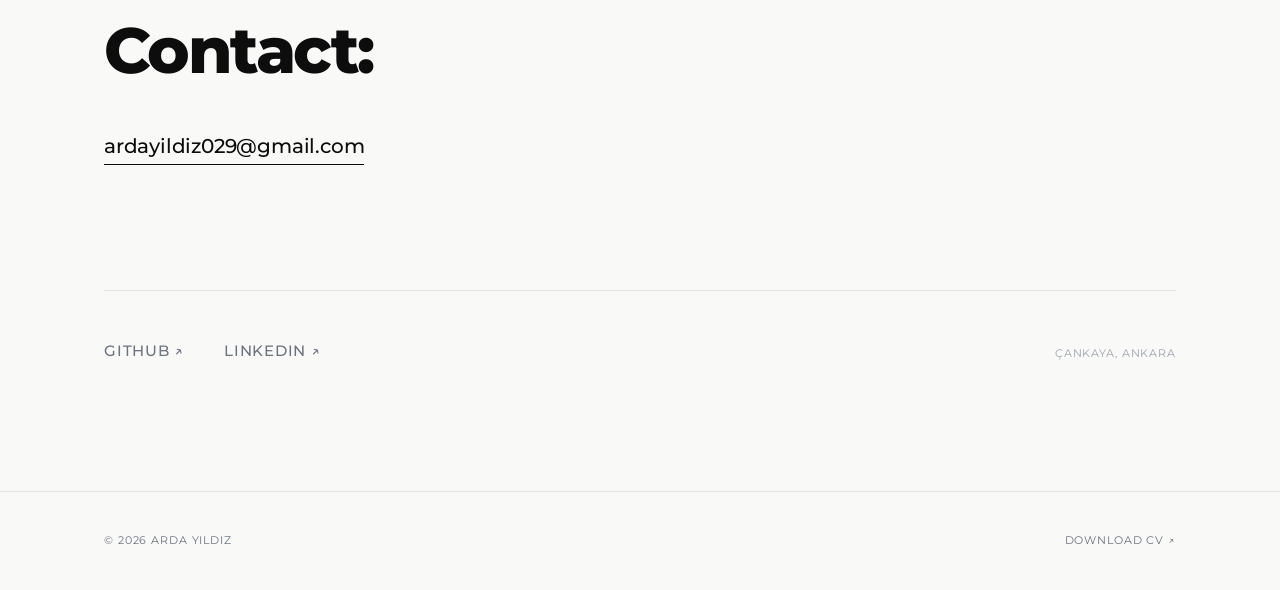
==== commit bb39dc5d: "refactor: simplify contact section header by replacing visible label with hidden screen-reader text" ====
--- a/index.html
+++ b/index.html
@@ -824,9 +824,7 @@
     <section class="section contact" id="contact" aria-labelledby="contact-heading">
       <div class="inner">
 
-        <div class="section__label reveal">
-          <span class="section__title" id="contact-heading">Contact</span>
-        </div>
+        <span id="contact-heading" class="visually-hidden">Contact</span>
 
         <p class="contact__headline reveal">
           Contact:
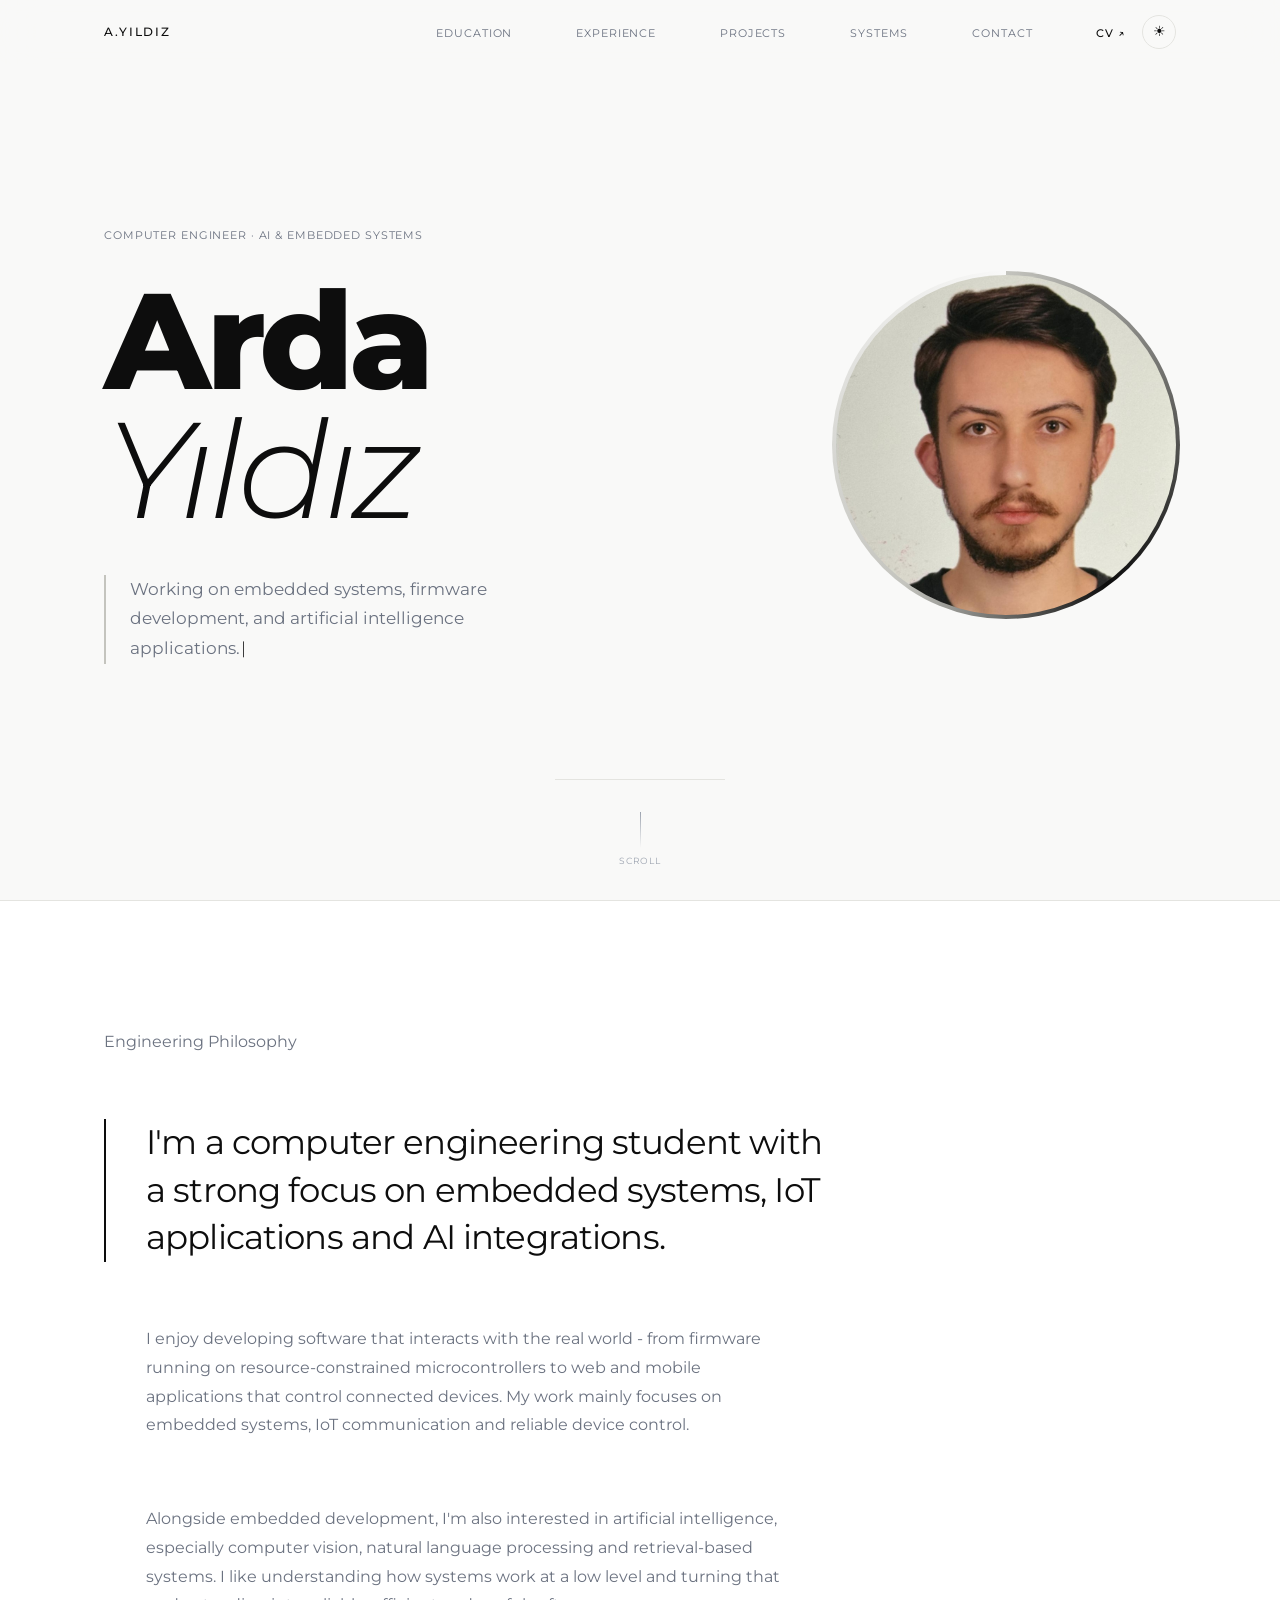
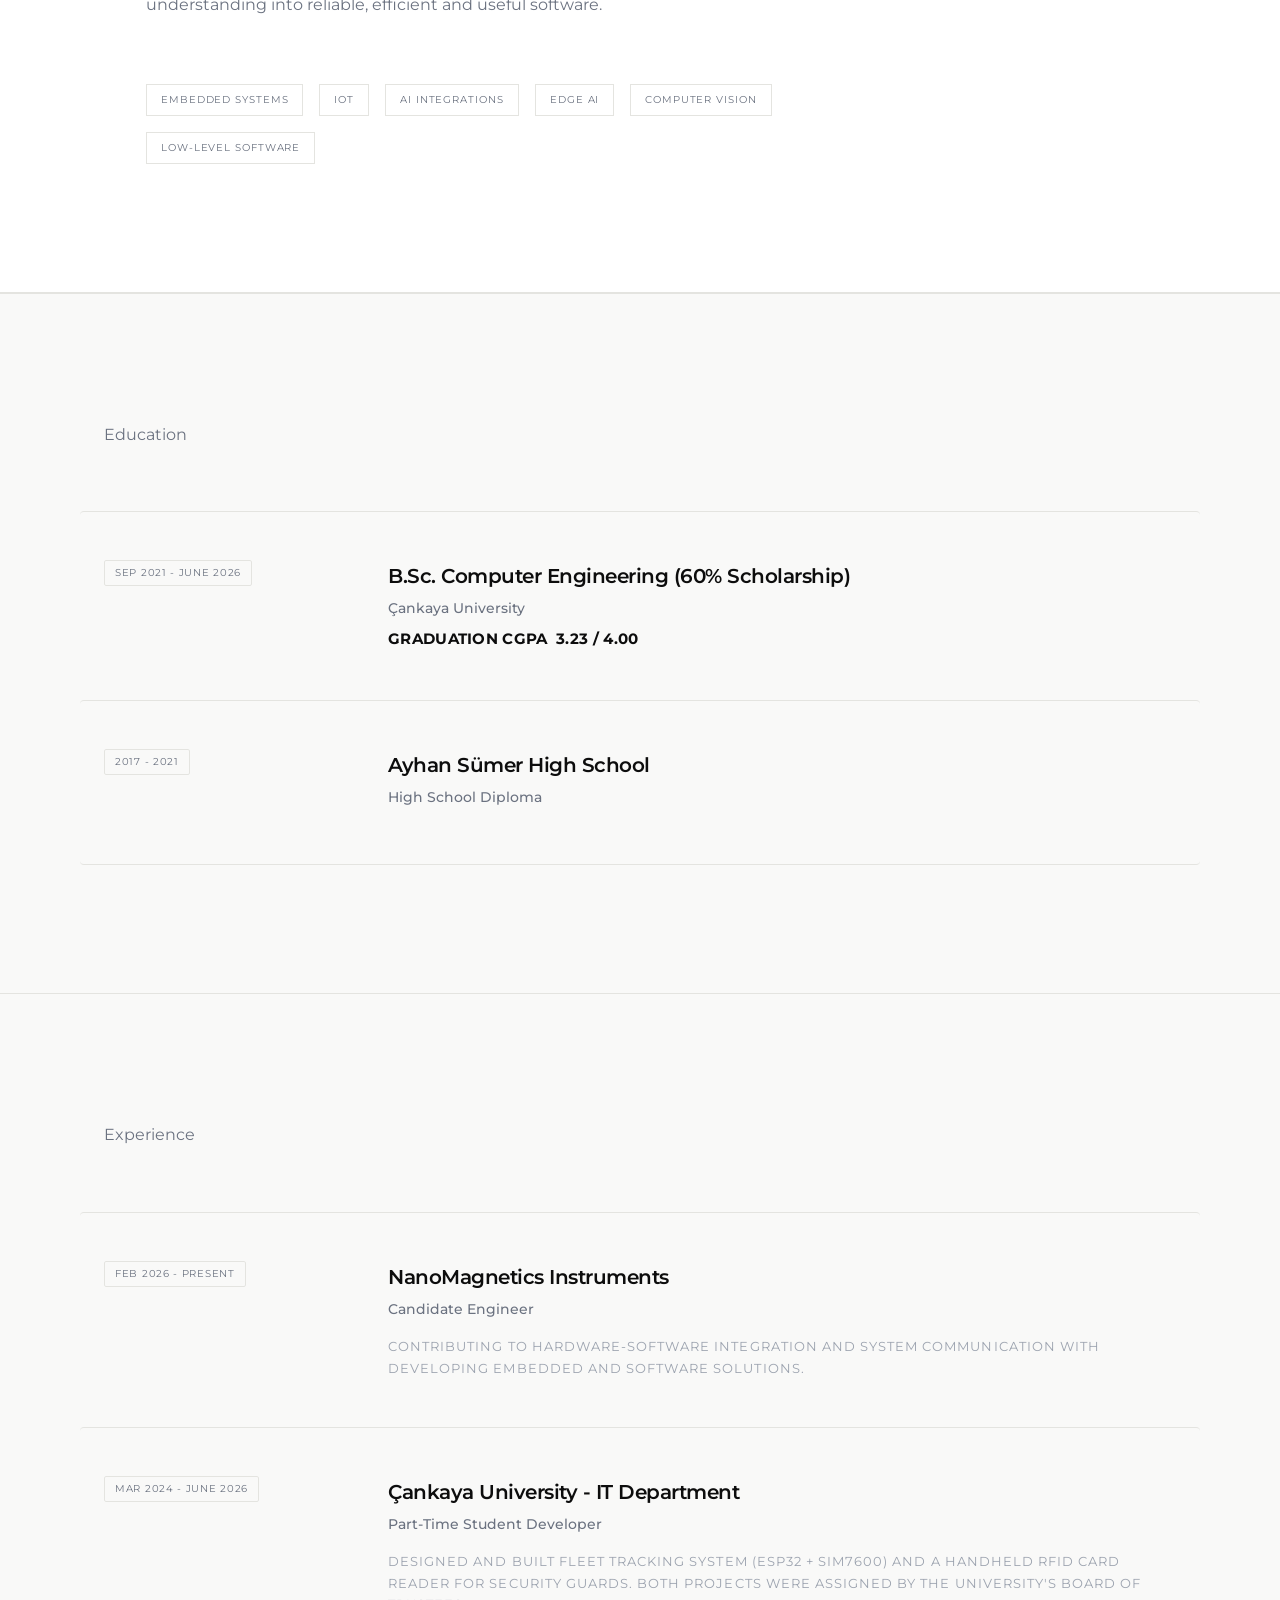
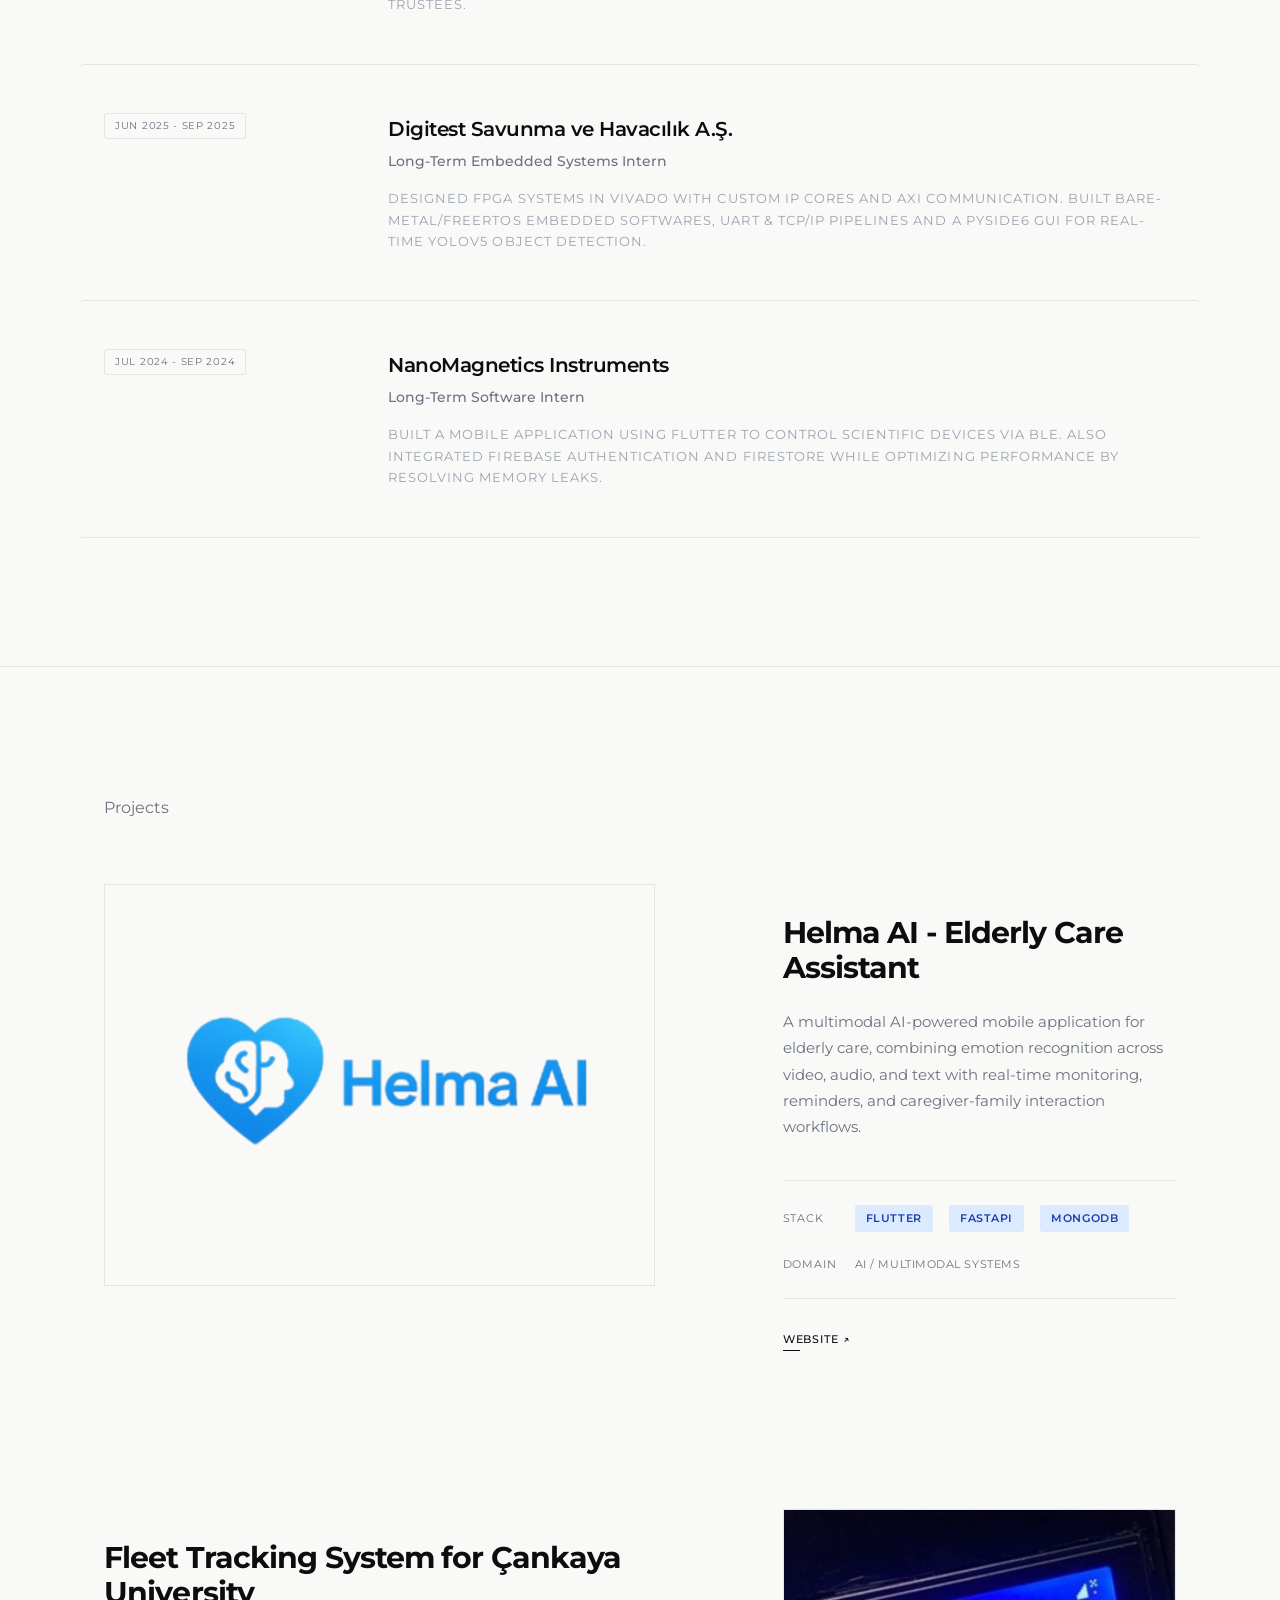
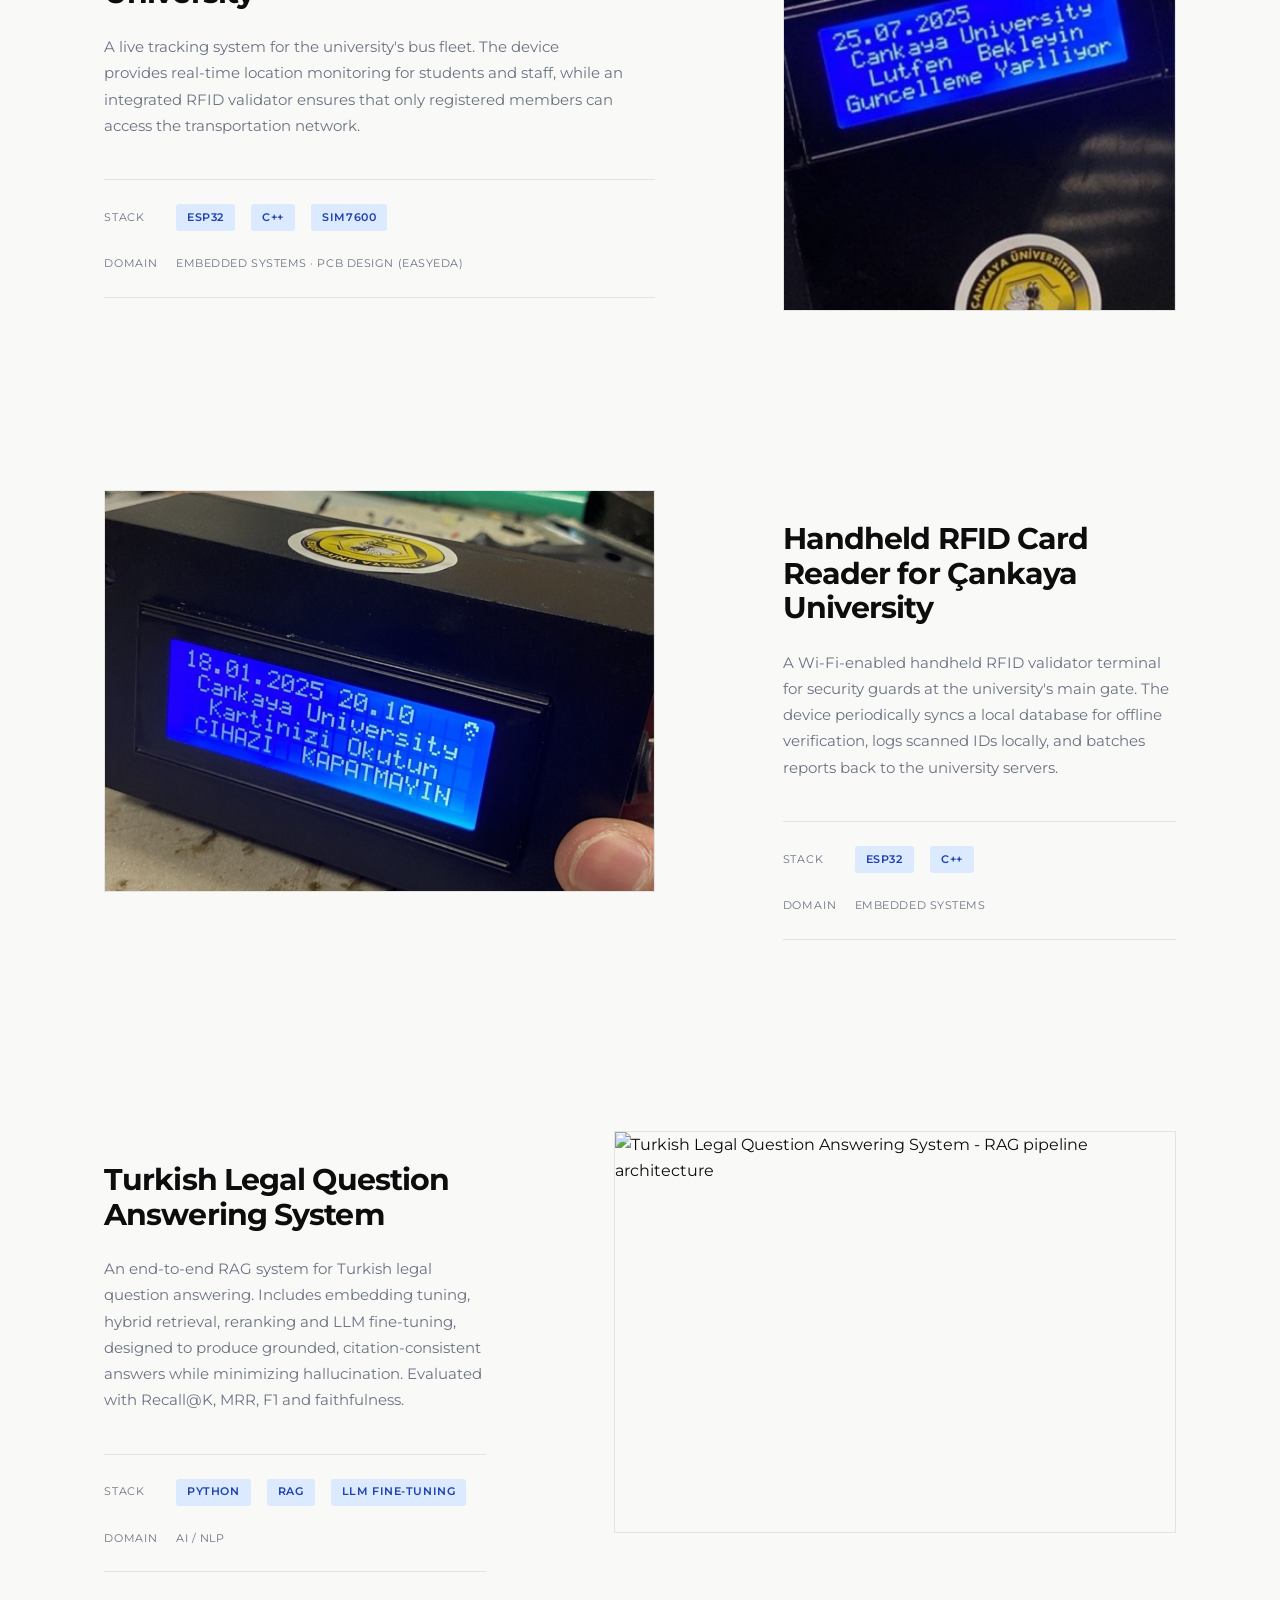
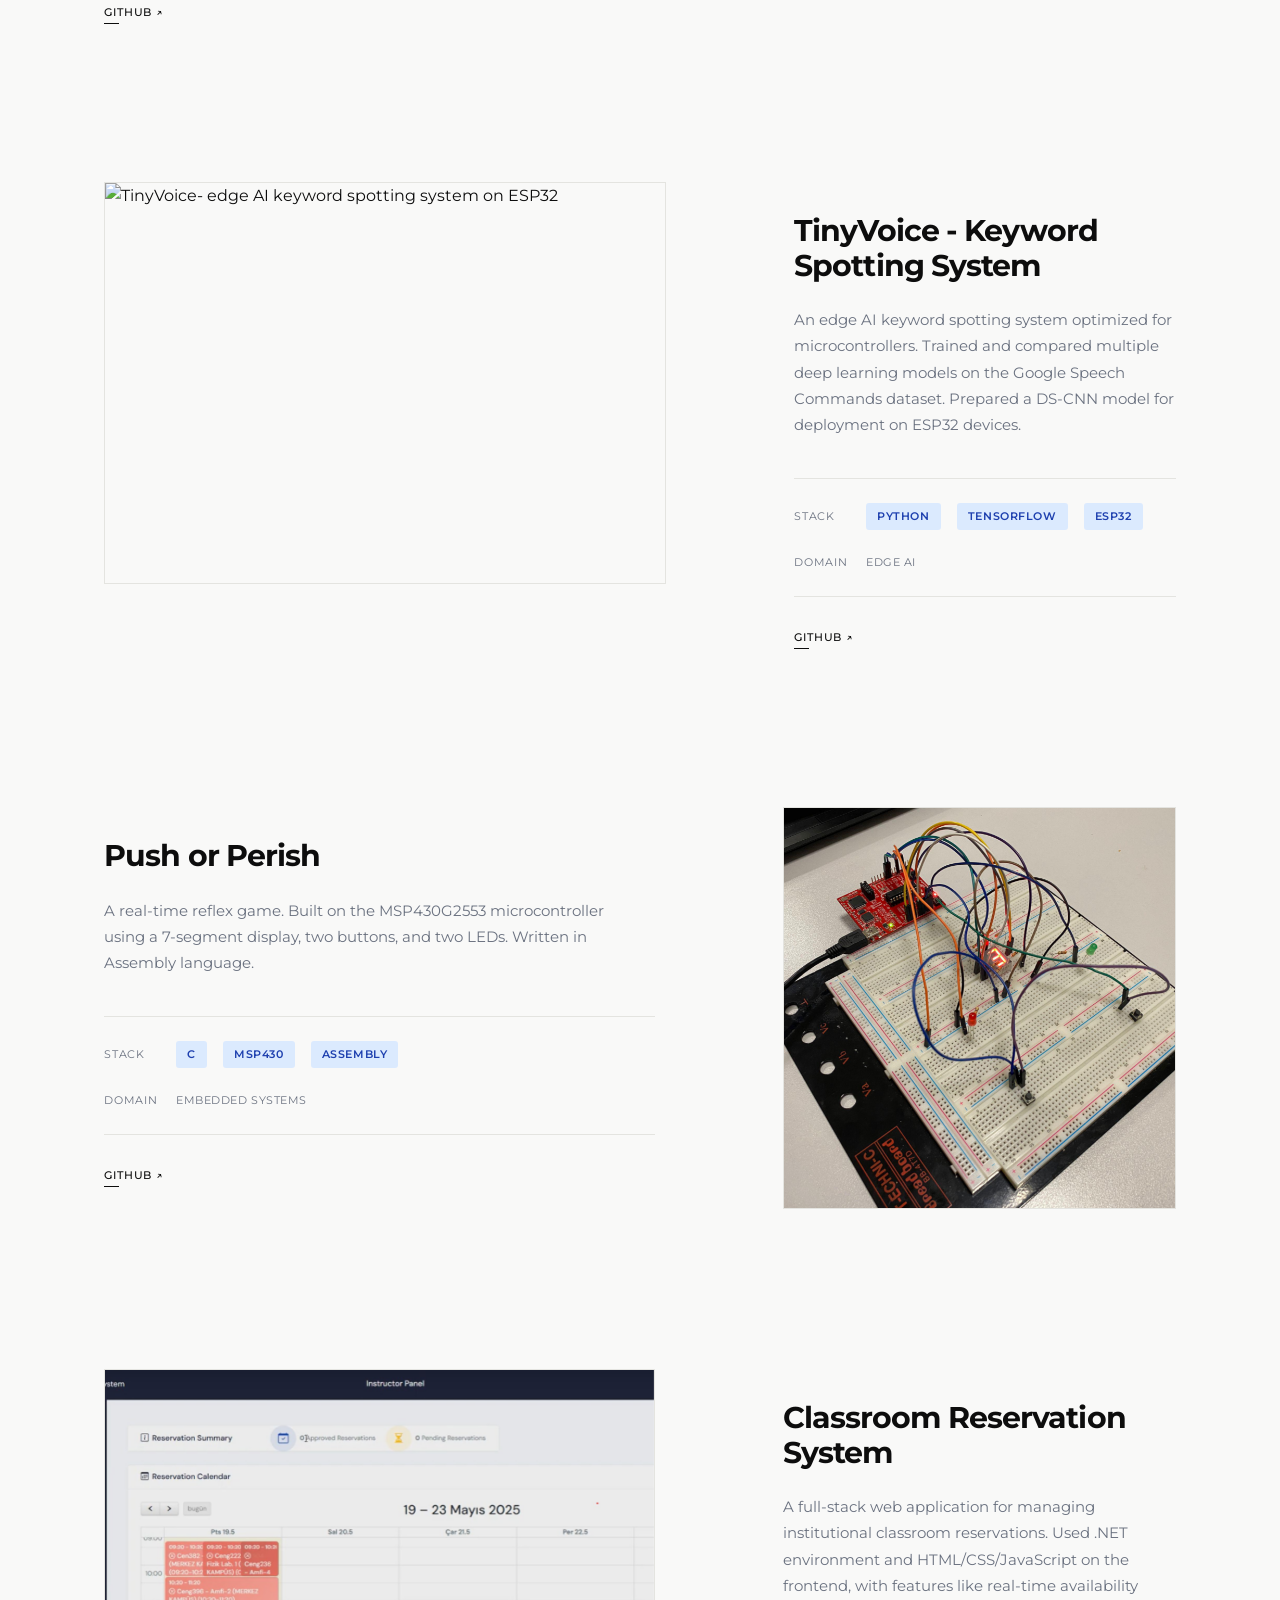
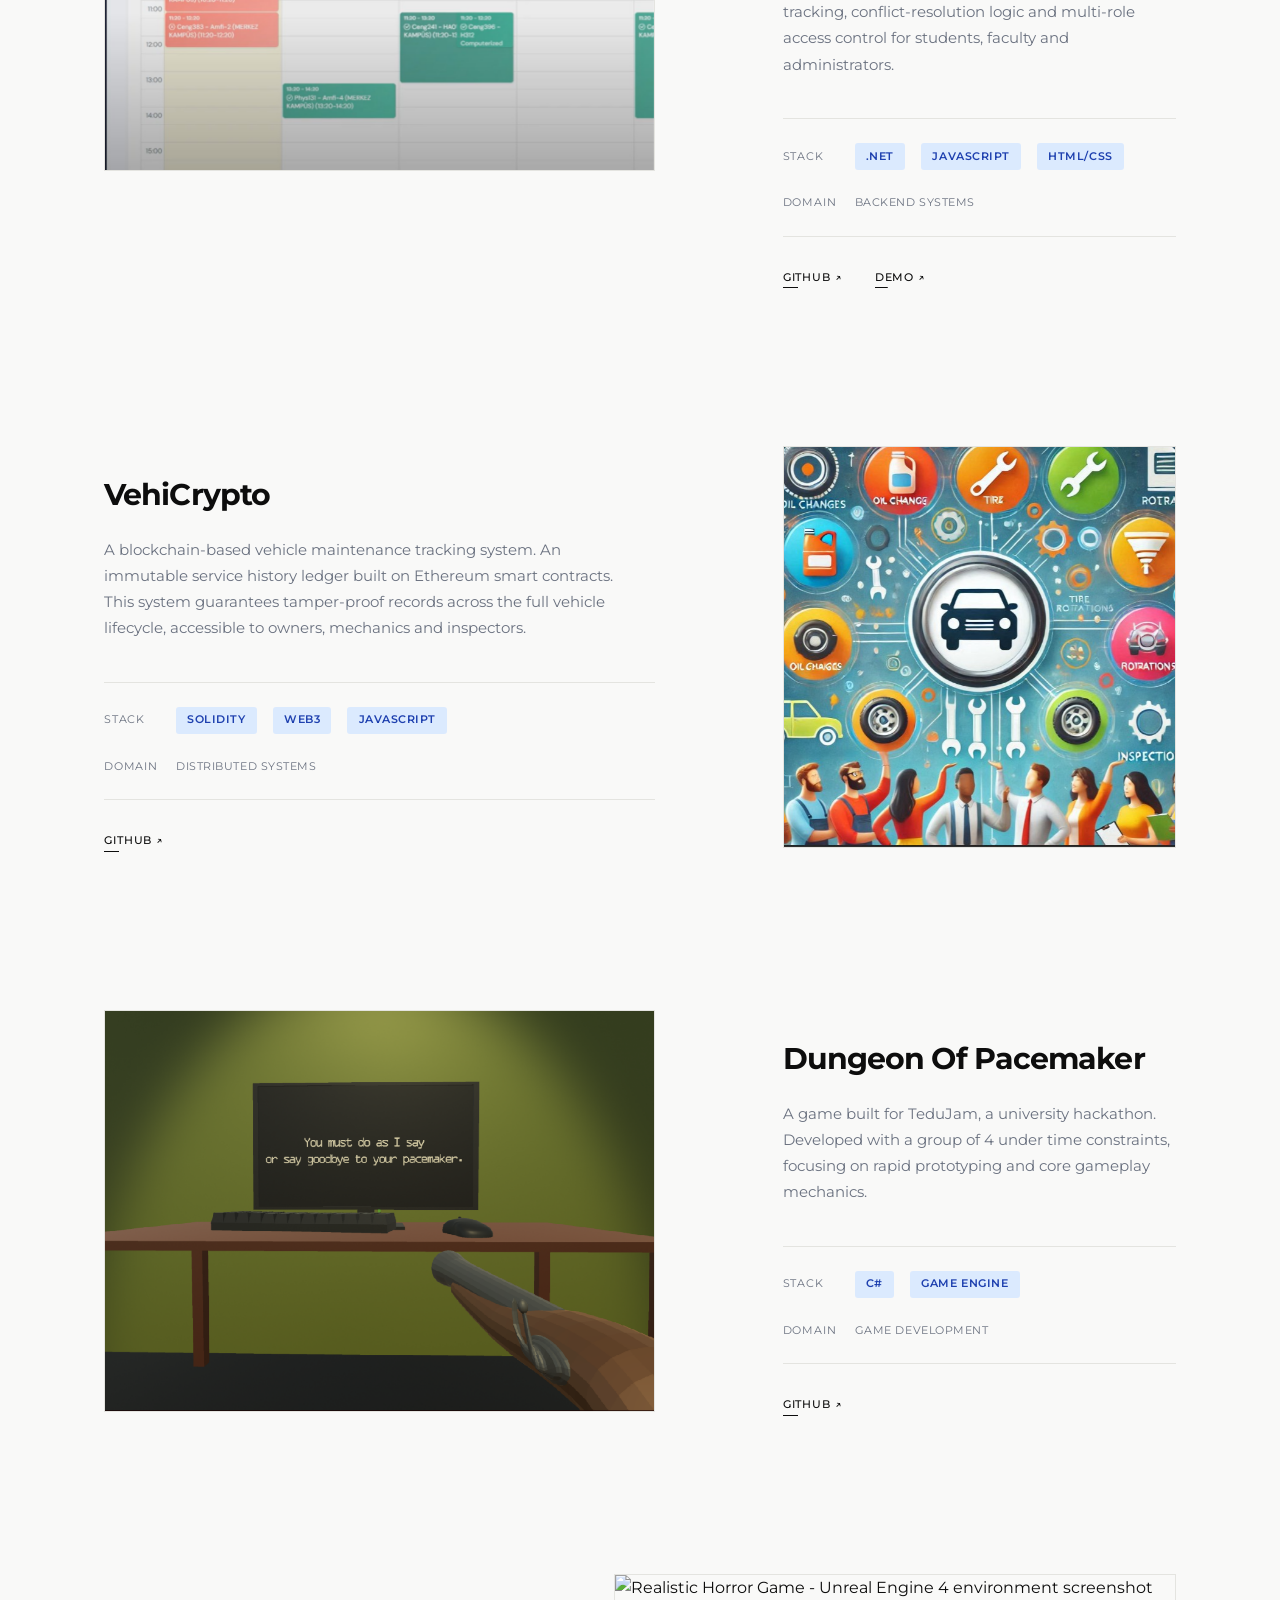
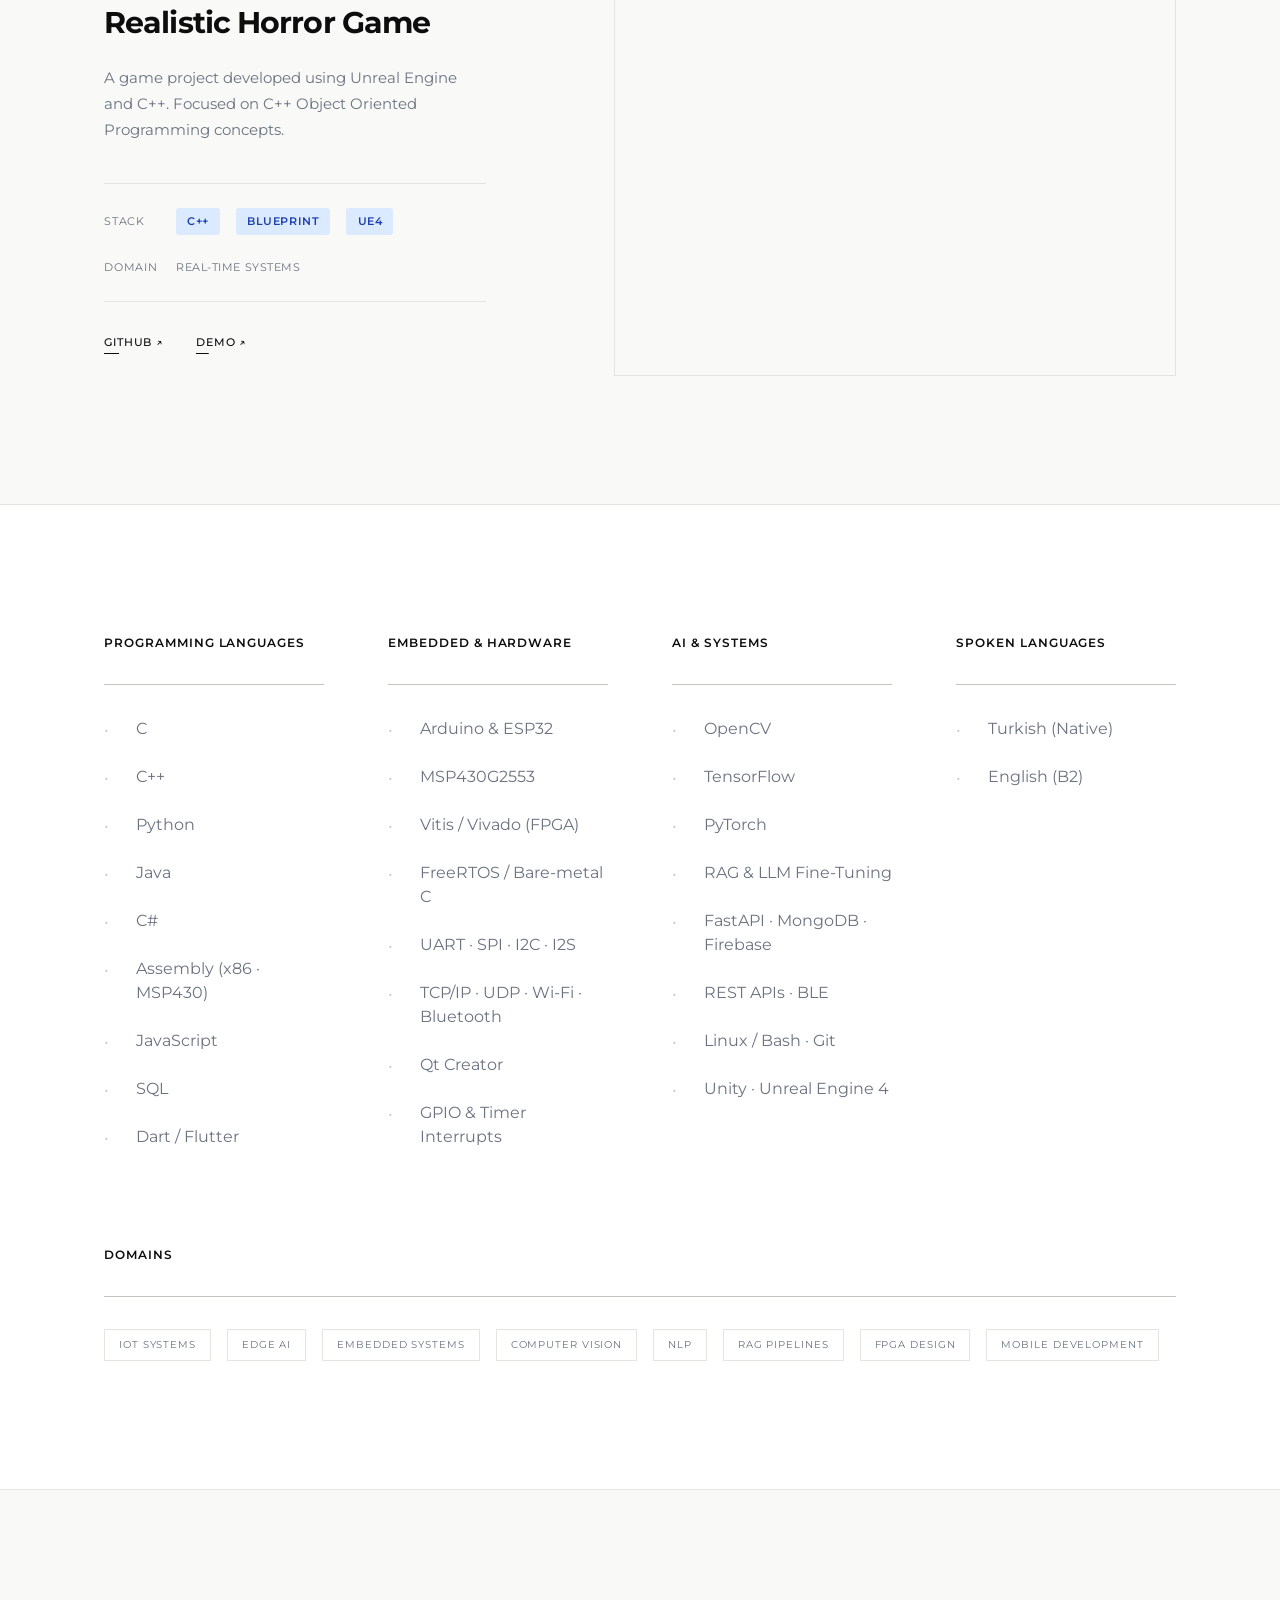
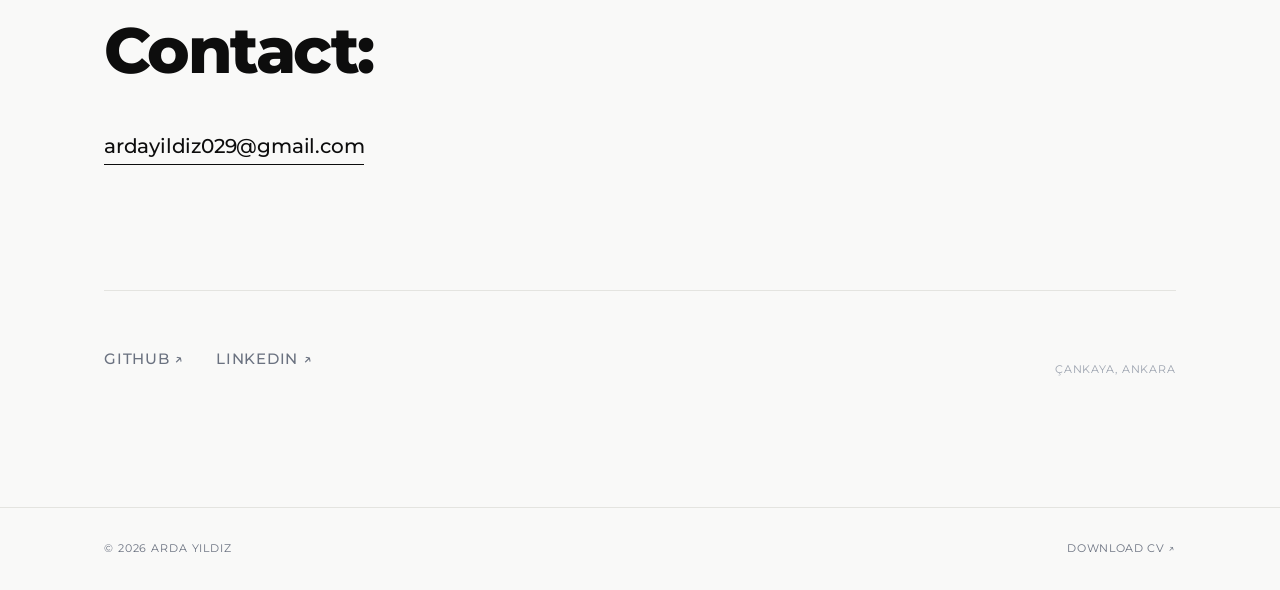
==== commit 138610a3: "feat: implement navigation layout with theme toggle and add core portfolio styles" ====
--- a/index.html
+++ b/index.html
@@ -63,22 +63,24 @@
         <li><a href="#systems" class="nav__link">Systems</a></li>
         <li><a href="#contact" class="nav__link">Contact</a></li>
         <li>
-          <a href="Arda_YILDIZ_Cv.pdf" class="nav__link nav__link--cv" target="_blank" rel="noopener noreferrer">CV
-            ↗</a>
+          <a href="Arda_YILDIZ_Cv.pdf" class="nav__link nav__link--cv" target="_blank" rel="noopener noreferrer">CV ↗</a>
         </li>
       </ul>
 
-      <button class="theme-toggle" id="theme-toggle" aria-label="Toggle dark mode" type="button">
-        <span class="theme-toggle__icon theme-toggle__icon--sun" aria-hidden="true">☀</span>
-        <span class="theme-toggle__icon theme-toggle__icon--moon" aria-hidden="true">☾</span>
-      </button>
-
-      <!-- Hamburger (mobile) -->
-      <button class="nav__toggle" id="nav-toggle" aria-label="Toggle menu" aria-expanded="false"
-        aria-controls="nav-drawer">
-        <span></span>
-        <span></span>
-      </button>
+      <!-- Right controls: theme toggle + hamburger grouped together -->
+      <div class="nav__right">
+        <button class="theme-toggle" id="theme-toggle" aria-label="Toggle dark mode" type="button">
+          <span class="theme-toggle__icon theme-toggle__icon--sun" aria-hidden="true">☀</span>
+          <span class="theme-toggle__icon theme-toggle__icon--moon" aria-hidden="true">☾</span>
+        </button>
+
+        <!-- Hamburger (mobile) -->
+        <button class="nav__toggle" id="nav-toggle" aria-label="Toggle menu" aria-expanded="false"
+          aria-controls="nav-drawer">
+          <span></span>
+          <span></span>
+        </button>
+      </div>
 
     </div><!-- /nav__inner -->
 
--- a/styles/styles.css
+++ b/styles/styles.css
@@ -98,8 +98,8 @@
 
   /* Layout */
   --max-w:      1200px;
-  --nav-h:      68px;
-  --pad-x:      1.25rem;
+  --nav-h:      64px;
+  --pad-x:      1.125rem;
 
   /* Easing */
   --ease:     cubic-bezier(0.25, 0.1, 0.25, 1);
@@ -164,11 +164,17 @@
 }
 
 .section {
-  padding-block: var(--sp-16);
+  padding-block: var(--sp-10);
 }
 
 .section + .section {
   border-top: 1px solid var(--c-border);
+}
+
+@media (min-width: 768px) {
+  .section {
+    padding-block: var(--sp-16);
+  }
 }
 
 .section__label {
@@ -207,6 +213,7 @@
   display: flex;
   align-items: center;
   justify-content: space-between;
+  gap: var(--sp-2);
 }
 
 .nav__logo {
@@ -216,6 +223,7 @@
   text-transform: uppercase;
   color: var(--c-text);
   font-weight: 500;
+  flex-shrink: 0;
 }
 
 /* Desktop links */
@@ -223,6 +231,8 @@
   display: none;
   align-items: center;
   gap: var(--sp-8);
+  flex: 1;
+  justify-content: flex-end;
 }
 
 .nav__link {
@@ -263,6 +273,14 @@
   background-color: var(--c-text);
 }
 
+/* Mobile right controls group */
+.nav__right {
+  display: flex;
+  align-items: center;
+  gap: var(--sp-1);
+  margin-left: auto;
+}
+
 /* Theme toggle */
 .theme-toggle {
   display: flex;
@@ -275,7 +293,7 @@
   background: none;
   color: var(--c-text);
   cursor: pointer;
-  margin-left: var(--sp-2);
+  flex-shrink: 0;
   transition: border-color var(--t-fast) var(--ease), background-color var(--t-fast) var(--ease);
   position: relative;
 }
@@ -317,7 +335,8 @@
   display: flex;
   flex-direction: column;
   gap: 5px;
-  padding: 4px;
+  padding: 8px 4px;
+  flex-shrink: 0;
 }
 
 .nav__toggle span {
@@ -346,9 +365,10 @@
   inset-inline: 0;
   background-color: var(--c-bg);
   border-bottom: 1px solid var(--c-border);
-  padding: var(--sp-5) var(--pad-x) var(--sp-6);
+  padding: var(--sp-4) var(--pad-x) var(--sp-5);
   flex-direction: column;
-  gap: var(--sp-4);
+  gap: var(--sp-1);
+  z-index: 99;
 }
 
 .nav__drawer.is-open {
@@ -358,10 +378,20 @@
 .nav__drawer .nav__link {
   font-size: 0.8125rem;
   color: var(--c-text-muted);
+  padding: 0.6rem 0;
+  border-bottom: 1px solid var(--c-border);
+  min-height: 44px;
+  display: flex;
+  align-items: center;
+}
+
+.nav__drawer .nav__link:last-child {
+  border-bottom: none;
 }
 
 .nav__drawer .nav__link--cv {
   color: var(--c-text);
+  font-weight: 500;
 }
 
 @media (min-width: 768px) {
@@ -371,6 +401,10 @@
 
   .nav__toggle {
     display: none;
+  }
+
+  .nav__right {
+    margin-left: 0;
   }
 }
 
@@ -392,10 +426,10 @@
   width: 100%;
   display: grid;
   grid-template-columns: 1fr;
-  gap: var(--sp-8);
+  gap: var(--sp-6);
   align-items: center;
-  padding-top: var(--sp-8);
-  padding-bottom: var(--sp-8);
+  padding-top: var(--sp-6);
+  padding-bottom: var(--sp-6);
 }
 
 .hero__content {
@@ -464,9 +498,16 @@
 
 .hero__portrait-wrap {
   position: relative;
-  width: 300px;
-  height: 300px;
+  width: min(220px, 55vw);
+  height: min(220px, 55vw);
   flex-shrink: 0;
+}
+
+@media (min-width: 480px) {
+  .hero__portrait-wrap {
+    width: 260px;
+    height: 260px;
+  }
 }
 
 /* Subtle rotating border ring */
@@ -607,14 +648,14 @@
 }
 
 .manifesto__quote {
-  font-size: clamp(1.4375rem, 3.5vw, 2.125rem);
+  font-size: clamp(1.25rem, 3.5vw, 2.125rem);
   font-weight: 400;
   line-height: 1.4;
   letter-spacing: -0.025em;
   color: var(--c-text);
   border-left: 2px solid var(--c-text);
-  padding-left: var(--sp-5);
-  margin-bottom: var(--sp-8);
+  padding-left: var(--sp-4);
+  margin-bottom: var(--sp-6);
   font-style: normal;
   /* Daha güçlü reveal için özel başlangıç durumu */
   opacity: 0;
@@ -630,19 +671,36 @@
 }
 
 .manifesto__text {
-  font-size: 1.0rem;
+  font-size: 0.9375rem;
   line-height: 1.8;
   color: var(--c-text-muted);
-  padding-left: calc(var(--sp-5) + 2px);
+  padding-left: calc(var(--sp-4) + 2px);
   max-width: 62ch;
-  margin-bottom: var(--sp-8);
+  margin-bottom: var(--sp-6);
 }
 
 .manifesto__tags {
-  padding-left: calc(var(--sp-5) + 2px);
+  padding-left: calc(var(--sp-4) + 2px);
   display: flex;
   flex-wrap: wrap;
   gap: var(--sp-2);
+}
+
+@media (min-width: 768px) {
+  .manifesto__quote {
+    padding-left: var(--sp-5);
+    margin-bottom: var(--sp-8);
+  }
+
+  .manifesto__text {
+    font-size: 1rem;
+    padding-left: calc(var(--sp-5) + 2px);
+    margin-bottom: var(--sp-8);
+  }
+
+  .manifesto__tags {
+    padding-left: calc(var(--sp-5) + 2px);
+  }
 }
 
 .tag {
@@ -673,7 +731,13 @@
 .work__list {
   display: flex;
   flex-direction: column;
-  gap: var(--sp-20);
+  gap: var(--sp-12);
+}
+
+@media (min-width: 768px) {
+  .work__list {
+    gap: var(--sp-20);
+  }
 }
 
 /* Individual project */
@@ -703,11 +767,17 @@
 
 .project__img {
   width: 100%;
-  height: 280px;
+  height: 220px;
   object-fit: cover;
   transition: transform 0.7s var(--ease);
   will-change: transform;
   display: block;
+}
+
+@media (min-width: 640px) {
+  .project__img {
+    height: 280px;
+  }
 }
 
 .project__img-wrap:hover .project__img {
@@ -871,45 +941,6 @@
   }
 }
 
-  position: absolute;
-  bottom: -2px;
-  left: 0;
-  width: 100%;
-  height: 1px;
-  background-color: var(--c-text);
-  transform-origin: left;
-  transform: scaleX(0.25);
-  transition: transform var(--t-base) var(--ease-out);
-}
-
-.project__link:hover::after {
-  transform: scaleX(1);
-}
-
-/* Desktop: two-column alternating layout */
-@media (min-width: 900px) {
-  .project {
-    grid-template-columns: 7fr 5fr;
-    gap: var(--sp-16);
-  }
-
-  .project--flip .project__img-col {
-    order: 2;
-  }
-
-  .project--flip .project__info-col {
-    order: 1;
-  }
-
-  .project__img {
-    height: 400px;
-  }
-
-  .project__info-col {
-    padding-top: var(--sp-4);
-  }
-}
-
 
 /* === 9. TECHNICAL DOMAINS =================================== */
 
@@ -1079,22 +1110,36 @@
 /* === 11. CONTACT ============================================ */
 
 .contact__headline {
-  font-size: clamp(2.25rem, 6vw, 4rem);
+  font-size: clamp(2rem, 6vw, 4rem);
   font-weight: 800;
   letter-spacing: -0.04em;
   line-height: 1.0;
   color: var(--c-text);
-  margin-bottom: var(--sp-6);
+  margin-bottom: var(--sp-4);
 }
 
 .contact__email {
   display: inline-block;
-  font-size: clamp(0.9375rem, 2vw, 1.25rem);
+  font-size: clamp(0.875rem, 3vw, 1.25rem);
   color: var(--c-text);
   font-weight: 500;
   letter-spacing: -0.01em;
   position: relative;
-  margin-bottom: var(--sp-16);
+  margin-bottom: var(--sp-5);
+  word-break: break-all;
+}
+
+@media (min-width: 480px) {
+  .contact__email {
+    word-break: normal;
+    margin-bottom: var(--sp-6);
+  }
+}
+
+@media (min-width: 768px) {
+  .contact__email {
+    margin-bottom: var(--sp-16);
+  }
 }
 
 .contact__email::after {
@@ -1116,25 +1161,29 @@
 .contact__foot {
   display: flex;
   flex-direction: column;
-  gap: var(--sp-8);
+  gap: var(--sp-5);
   border-top: 1px solid var(--c-border);
-  padding-top: var(--sp-6);
+  padding-top: var(--sp-5);
 }
 
 .contact__socials {
   display: flex;
   flex-wrap: wrap;
-  gap: var(--sp-5);
+  gap: var(--sp-4);
 }
 
 .social-link {
   font-family: var(--font-mono);
-  font-size: 0.9375rem;
+  font-size: 0.875rem;
   letter-spacing: 0.05em;
   text-transform: uppercase;
   font-weight: 500;
   color: var(--c-text-muted);
   transition: color var(--t-fast) var(--ease);
+  padding: var(--sp-1) 0;
+  min-height: 44px;
+  display: flex;
+  align-items: center;
 }
 
 .social-link:hover {
@@ -1146,13 +1195,25 @@
   flex-direction: column;
   gap: var(--sp-1);
   color: var(--c-text-subtle);
+  font-size: 0.8125rem;
 }
 
 @media (min-width: 768px) {
+  .contact__headline {
+    margin-bottom: var(--sp-6);
+  }
+
   .contact__foot {
     flex-direction: row;
     justify-content: space-between;
     align-items: flex-end;
+    gap: var(--sp-8);
+    padding-top: var(--sp-6);
+  }
+
+  .social-link {
+    font-size: 0.9375rem;
+    min-height: auto;
   }
 }
 
@@ -1161,7 +1222,7 @@
 
 .footer {
   border-top: 1px solid var(--c-border);
-  padding-block: var(--sp-5);
+  padding-block: var(--sp-4);
 }
 
 .footer__inner {
@@ -1169,13 +1230,28 @@
   margin-inline: auto;
   padding-inline: var(--pad-x);
   display: flex;
-  justify-content: space-between;
-  align-items: center;
-  color: var(--c-text-muted);
+  flex-direction: column;
+  gap: var(--sp-2);
+  align-items: flex-start;
+  color: var(--c-text-muted);
+  font-size: 0.8125rem;
+}
+
+@media (min-width: 640px) {
+  .footer__inner {
+    flex-direction: row;
+    justify-content: space-between;
+    align-items: center;
+    font-size: inherit;
+  }
 }
 
 .footer__cv {
   transition: color var(--t-fast) var(--ease);
+  font-family: var(--font-mono);
+  font-size: 0.6875rem;
+  letter-spacing: 0.06em;
+  text-transform: uppercase;
 }
 
 .footer__cv:hover {
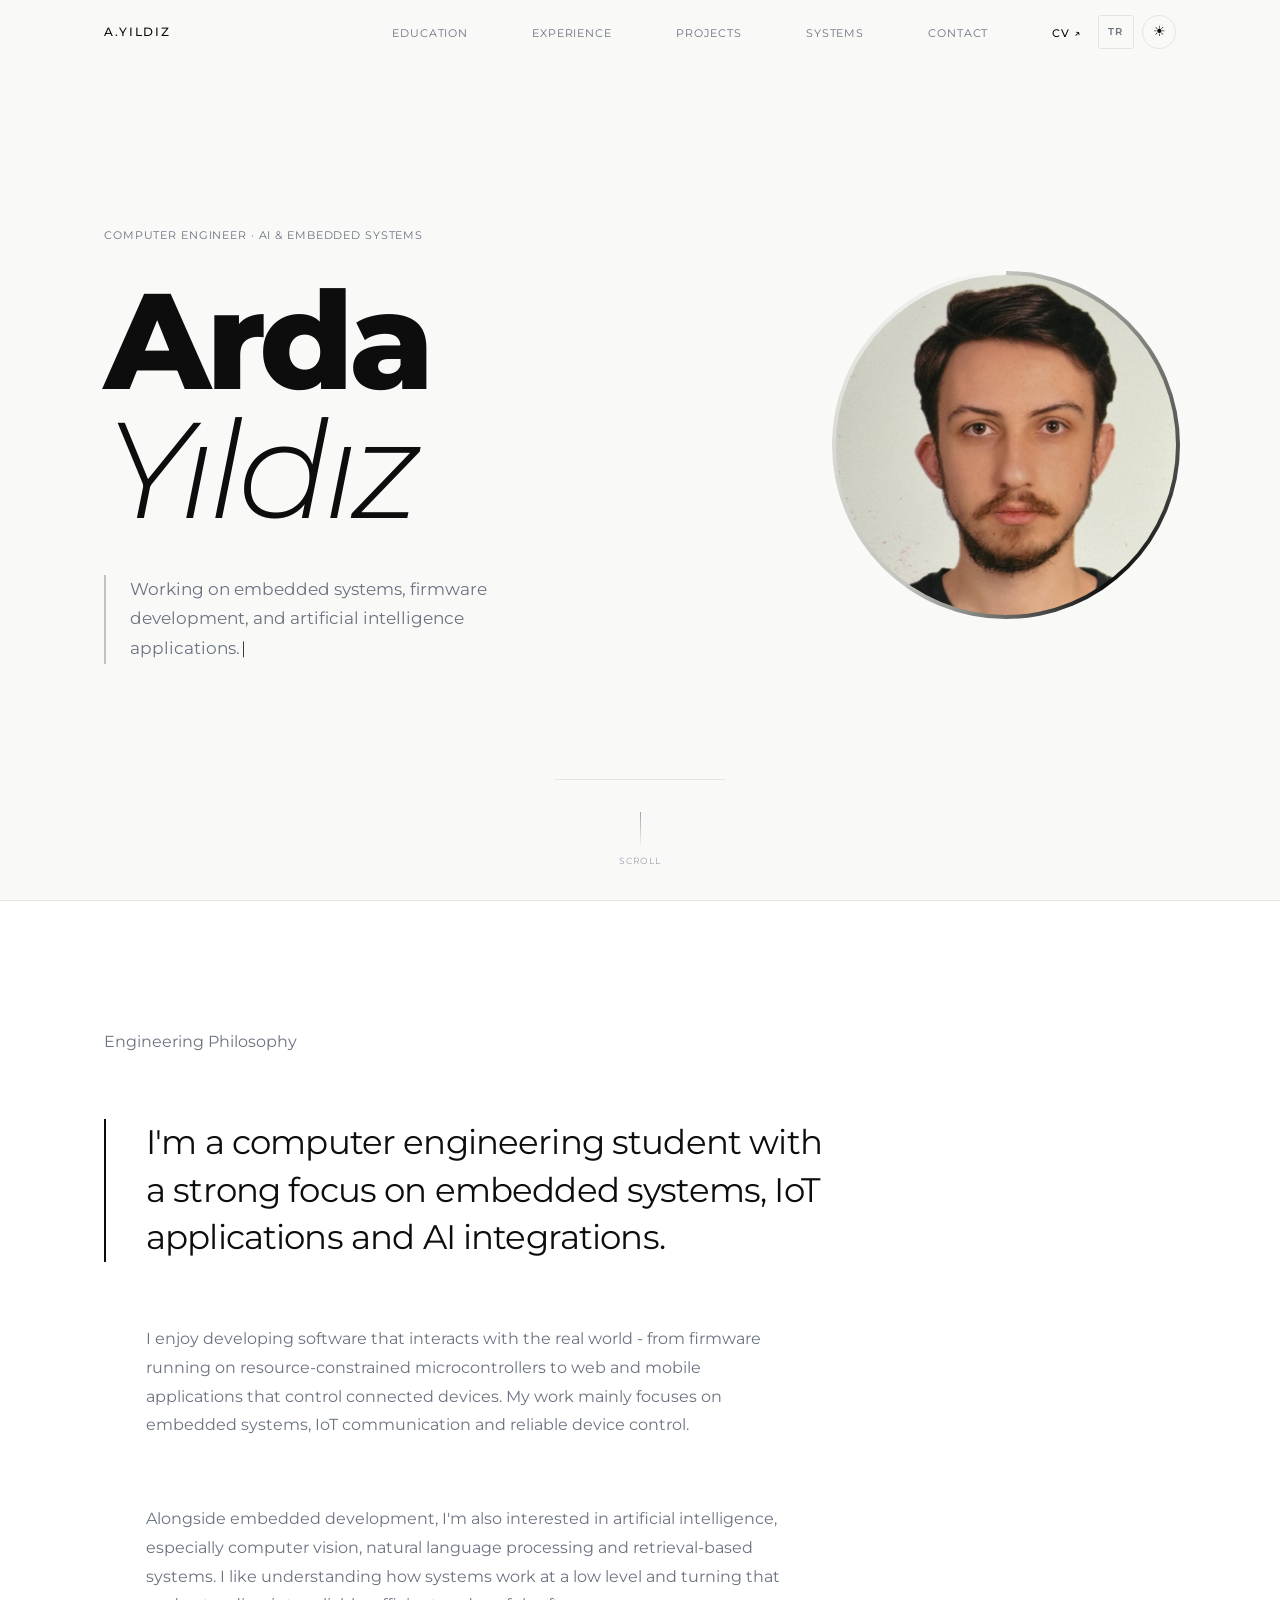
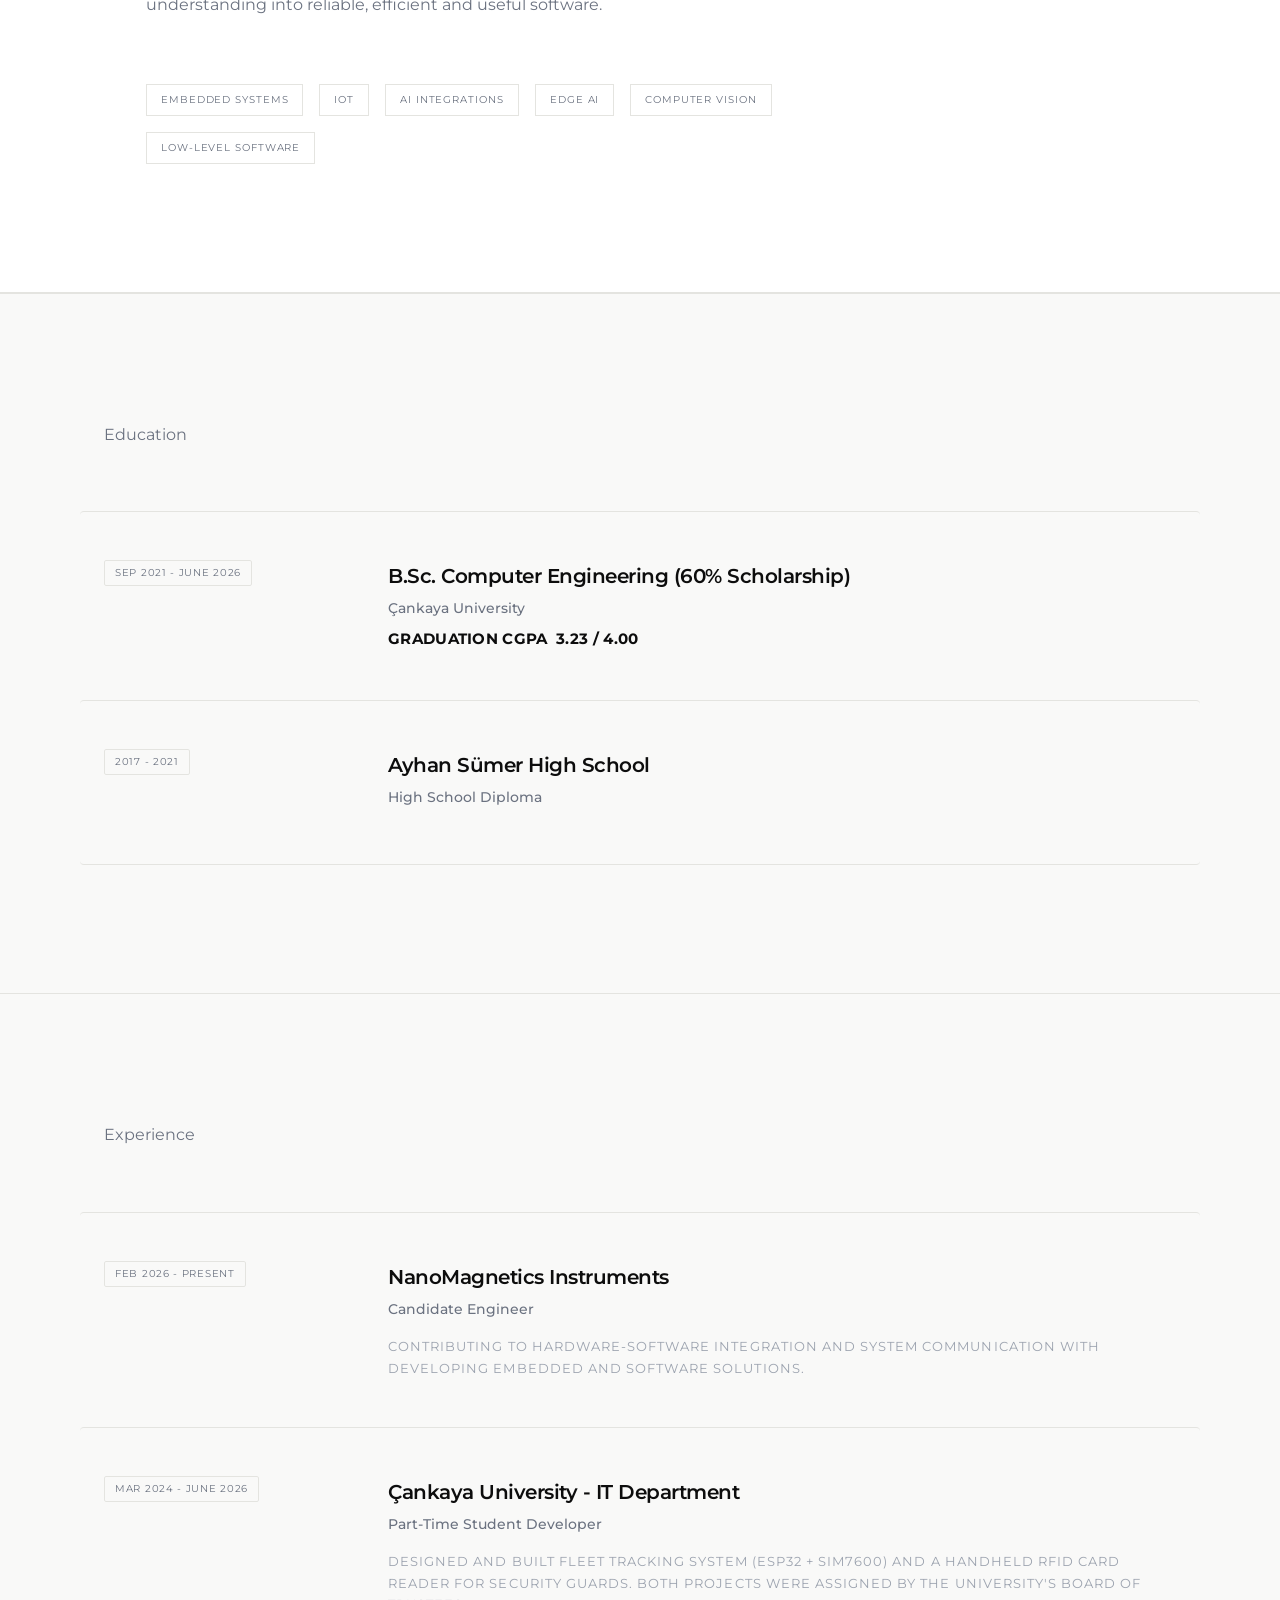
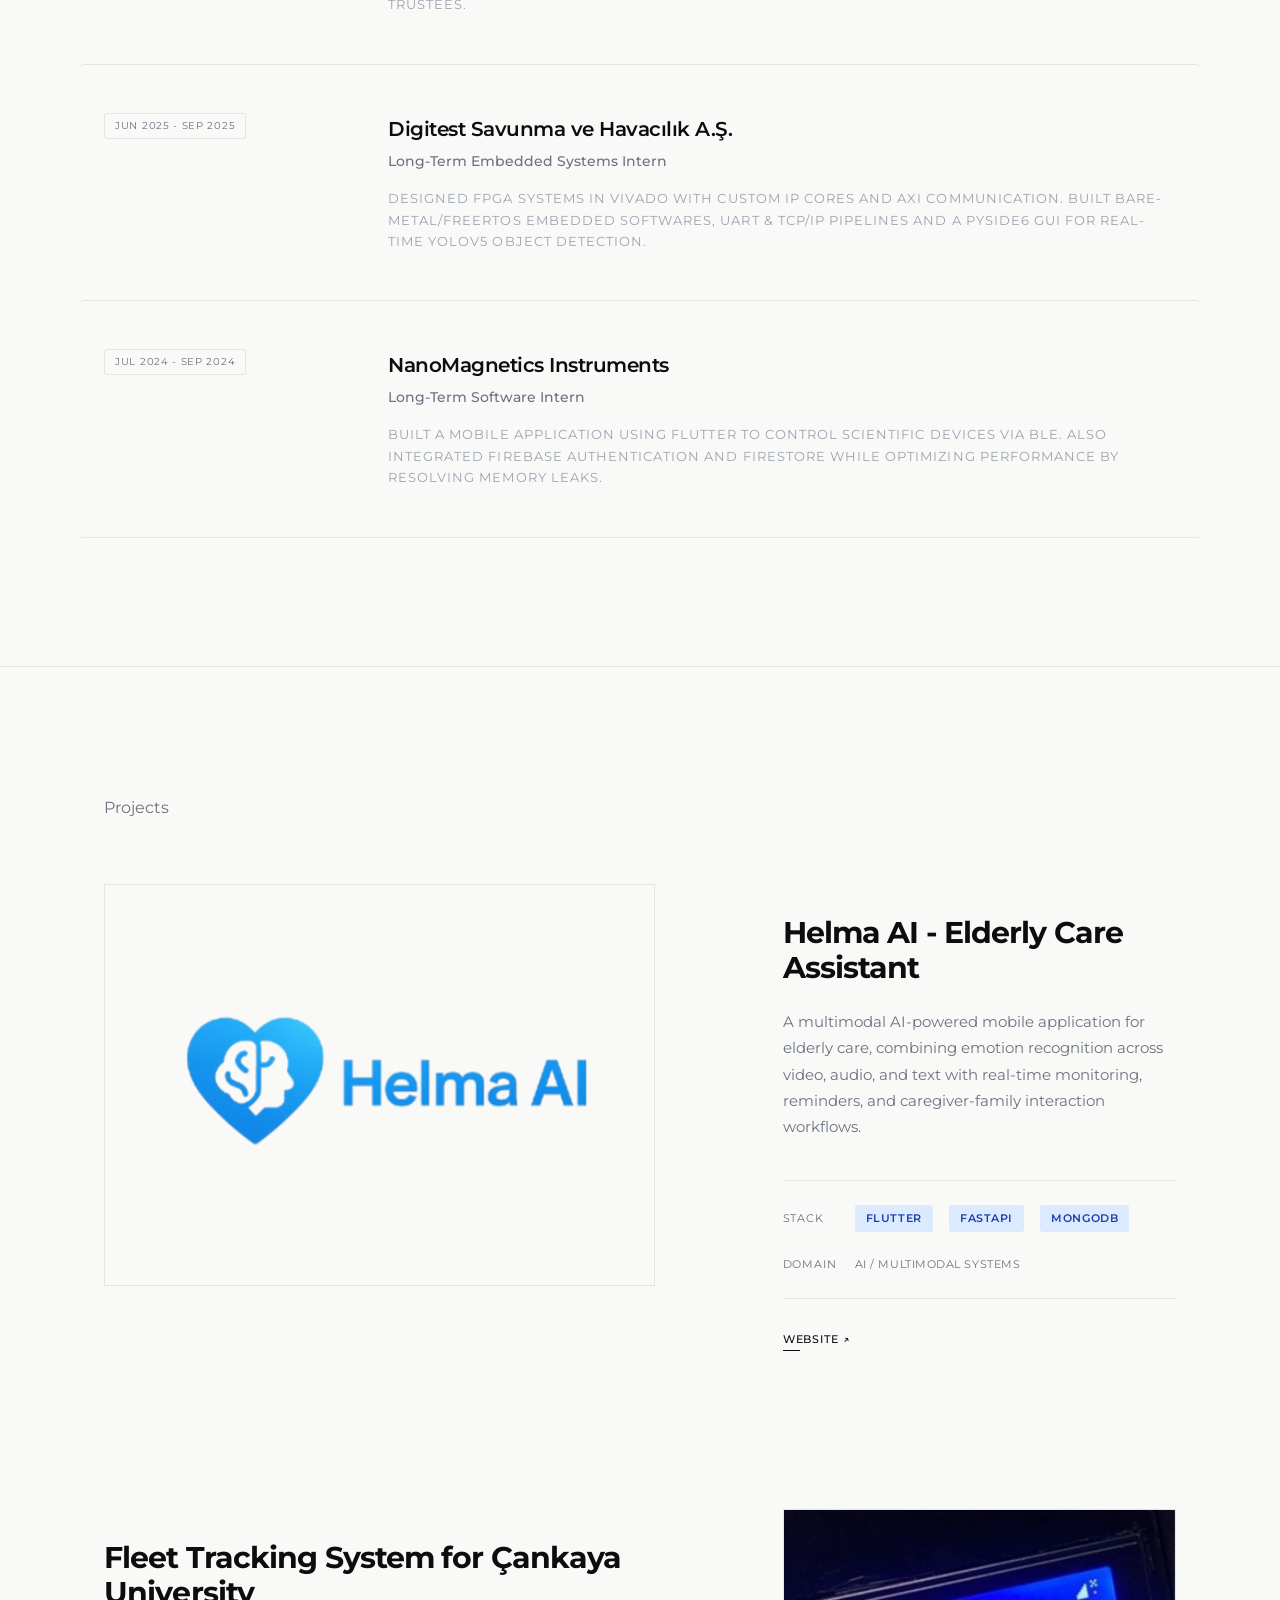
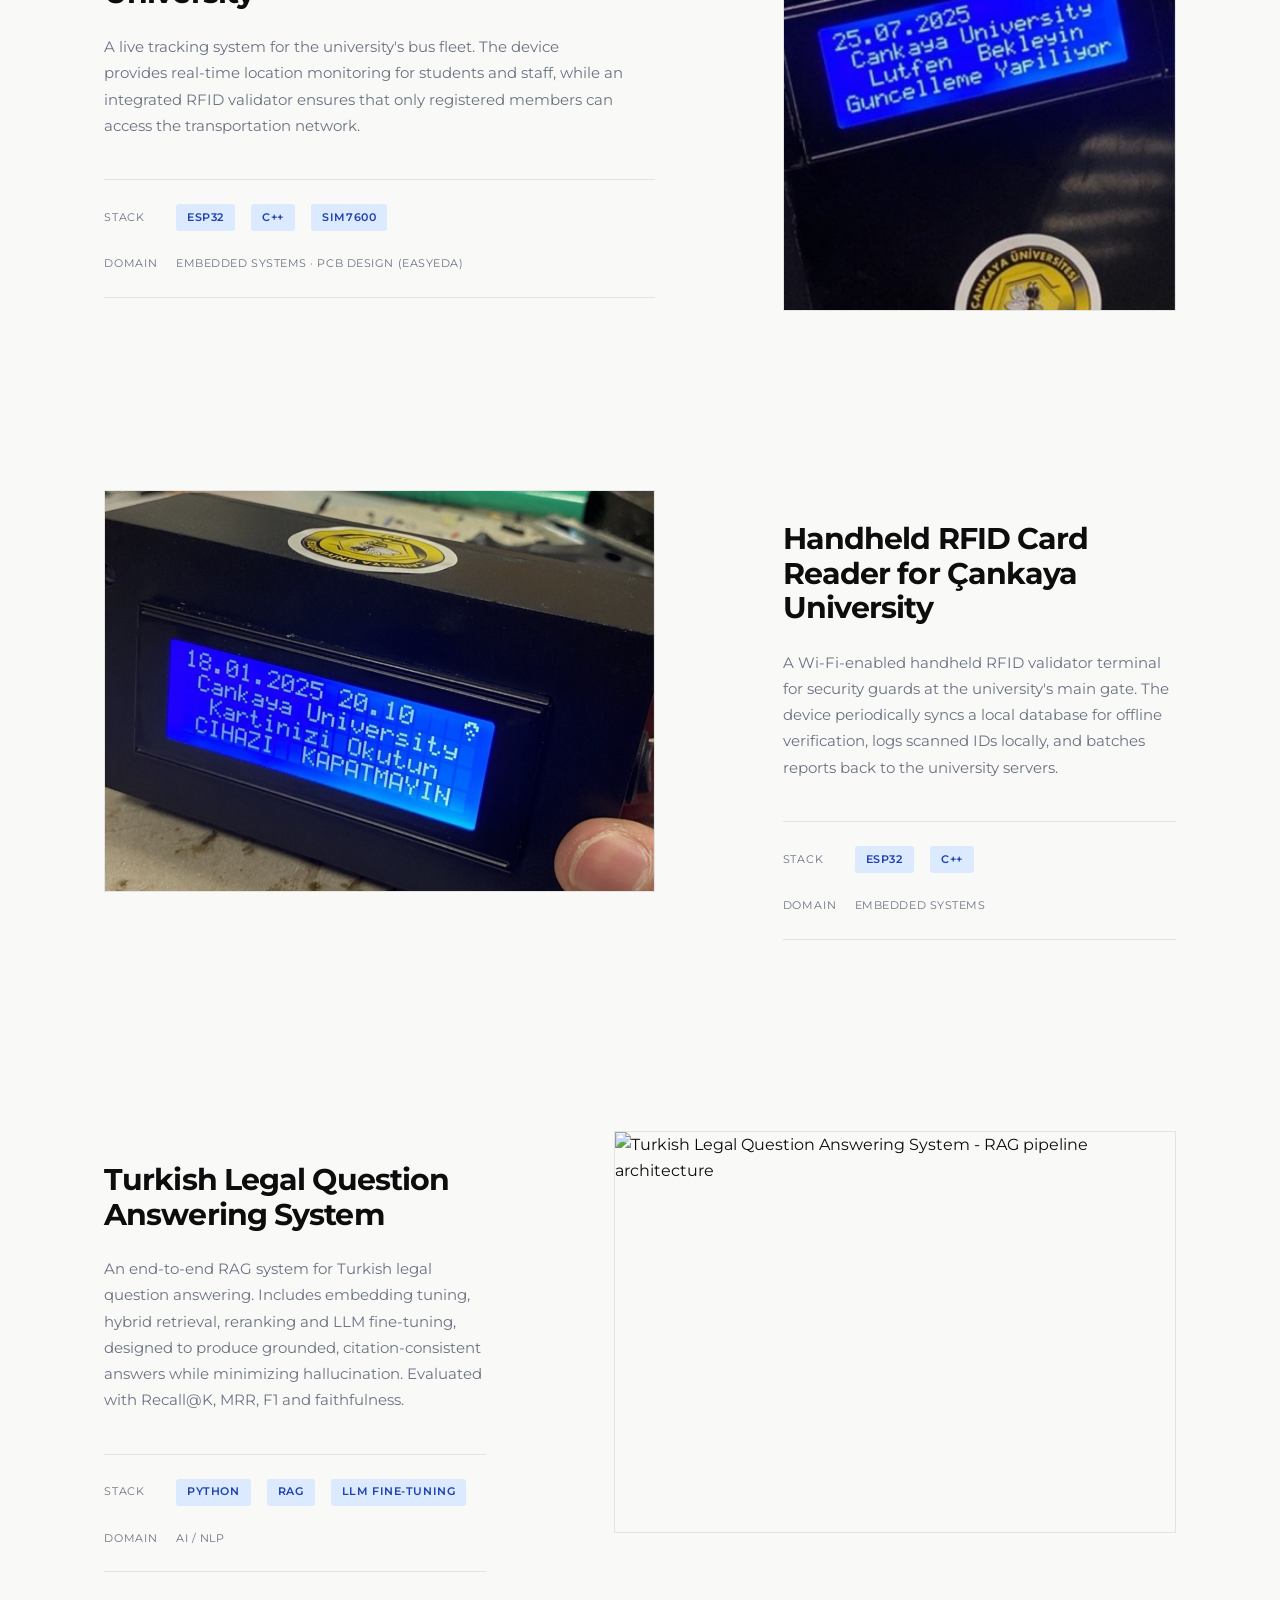
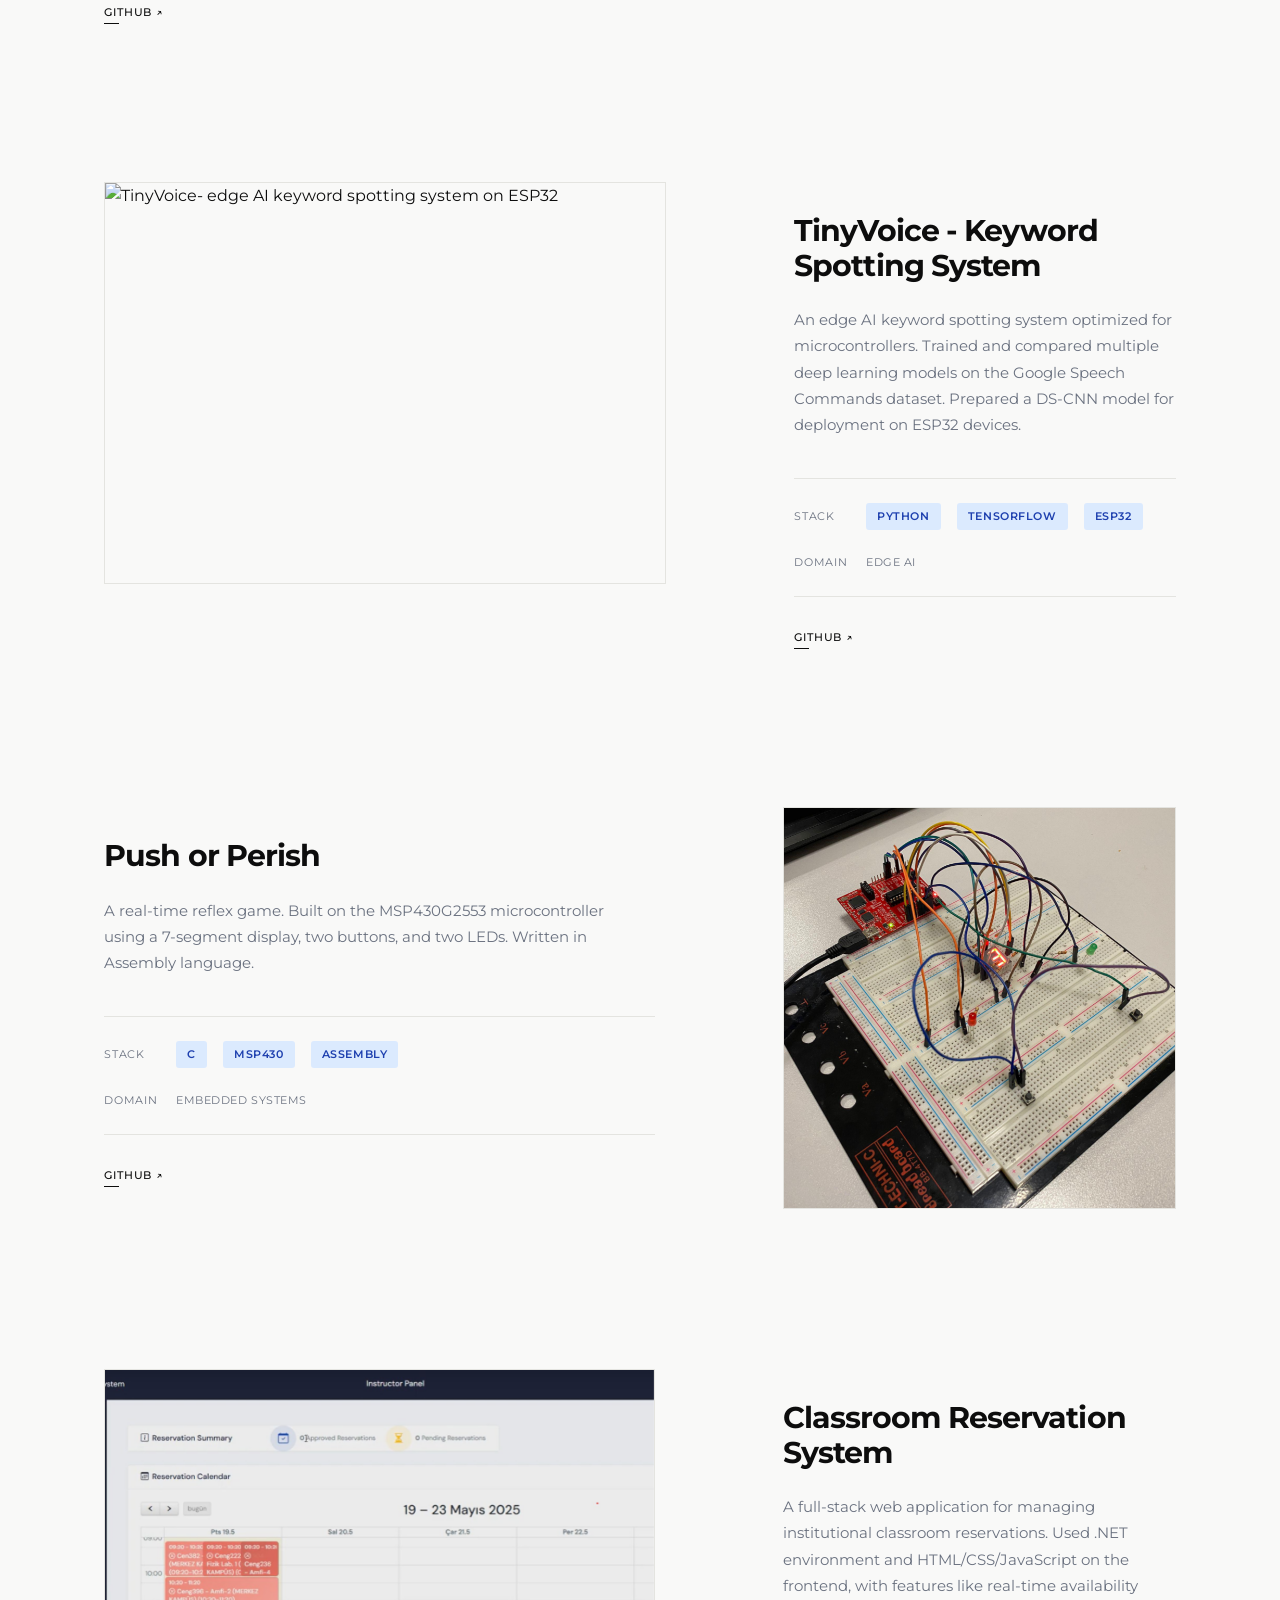
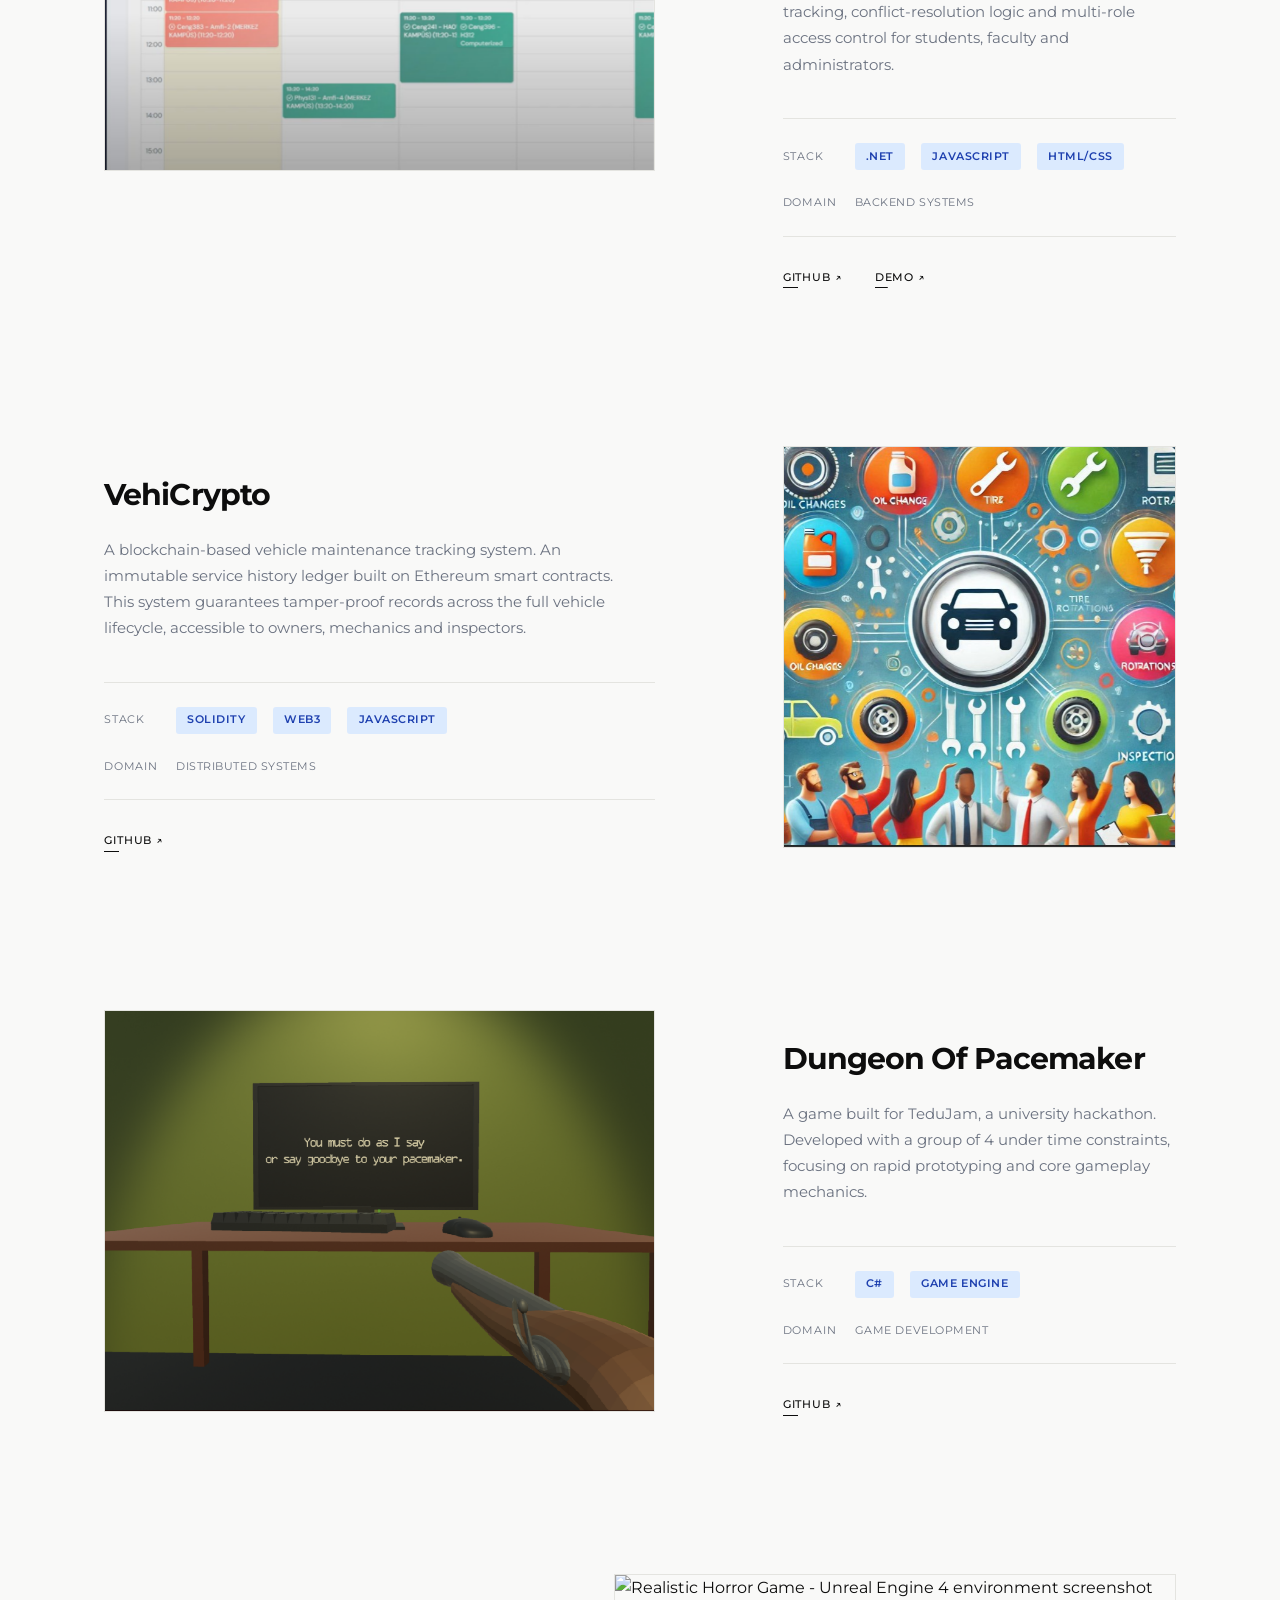
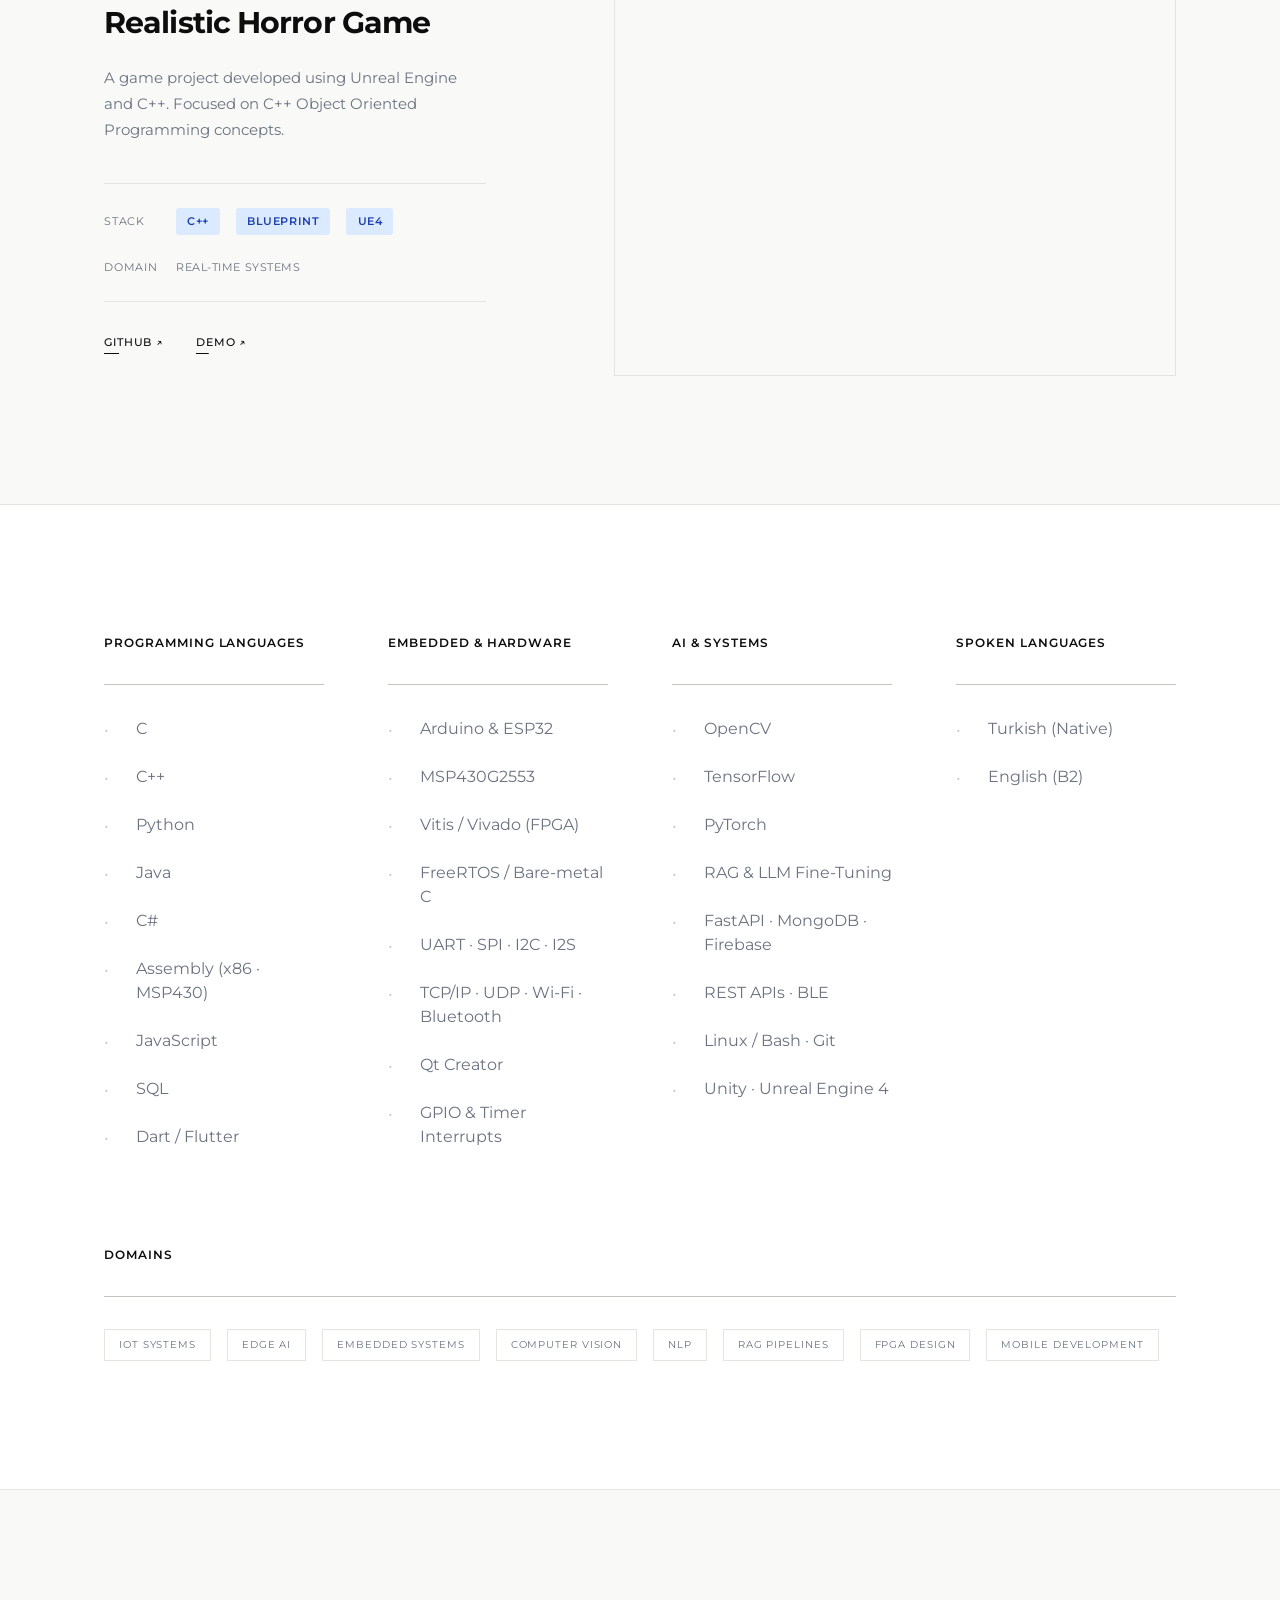
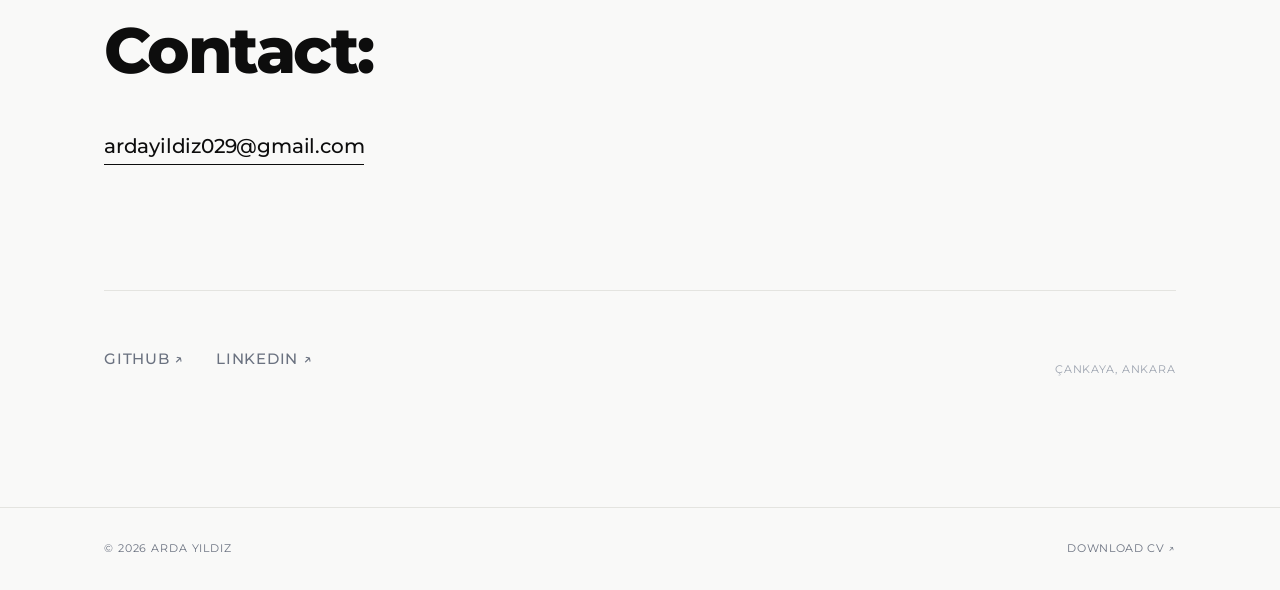
==== commit 13dcffad: "feat: implement multilingual support with dynamic dictionary switching and typewriter integration" ====
--- a/index.html
+++ b/index.html
@@ -57,18 +57,24 @@
 
       <!-- Desktop links -->
       <ul class="nav__links" role="list">
-        <li><a href="#timeline" class="nav__link">Education</a></li>
-        <li><a href="#experience" class="nav__link">Experience</a></li>
-        <li><a href="#work" class="nav__link">Projects</a></li>
-        <li><a href="#systems" class="nav__link">Systems</a></li>
-        <li><a href="#contact" class="nav__link">Contact</a></li>
+        <li><a href="#timeline" class="nav__link" data-i18n="nav.education">Education</a></li>
+        <li><a href="#experience" class="nav__link" data-i18n="nav.experience">Experience</a></li>
+        <li><a href="#work" class="nav__link" data-i18n="nav.projects">Projects</a></li>
+        <li><a href="#systems" class="nav__link" data-i18n="nav.systems">Systems</a></li>
+        <li><a href="#contact" class="nav__link" data-i18n="nav.contact">Contact</a></li>
         <li>
-          <a href="Arda_YILDIZ_Cv.pdf" class="nav__link nav__link--cv" target="_blank" rel="noopener noreferrer">CV ↗</a>
+          <a href="Arda_YILDIZ_Cv.pdf" class="nav__link nav__link--cv" target="_blank" rel="noopener noreferrer" data-i18n="nav.cv">CV ↗</a>
         </li>
       </ul>
 
-      <!-- Right controls: theme toggle + hamburger grouped together -->
+      <!-- Right controls: lang toggle + theme toggle + hamburger grouped together -->
       <div class="nav__right">
+
+        <!-- Language toggle -->
+        <button class="lang-toggle" id="lang-toggle" aria-label="Switch language" type="button">
+          <span class="lang-toggle__label" id="lang-label">TR</span>
+        </button>
+
         <button class="theme-toggle" id="theme-toggle" aria-label="Toggle dark mode" type="button">
           <span class="theme-toggle__icon theme-toggle__icon--sun" aria-hidden="true">☀</span>
           <span class="theme-toggle__icon theme-toggle__icon--moon" aria-hidden="true">☾</span>
@@ -86,13 +92,13 @@
 
     <!-- Mobile drawer -->
     <nav class="nav__drawer" id="nav-drawer" aria-label="Mobile navigation">
-      <a href="#timeline" class="nav__link drawer__link">Education</a>
-      <a href="#experience" class="nav__link drawer__link">Experience</a>
-      <a href="#work" class="nav__link drawer__link">Projects</a>
-      <a href="#systems" class="nav__link drawer__link">Systems</a>
-      <a href="#contact" class="nav__link drawer__link">Contact</a>
+      <a href="#timeline" class="nav__link drawer__link" data-i18n="nav.education">Education</a>
+      <a href="#experience" class="nav__link drawer__link" data-i18n="nav.experience">Experience</a>
+      <a href="#work" class="nav__link drawer__link" data-i18n="nav.projects">Projects</a>
+      <a href="#systems" class="nav__link drawer__link" data-i18n="nav.systems">Systems</a>
+      <a href="#contact" class="nav__link drawer__link" data-i18n="nav.contact">Contact</a>
       <a href="Arda_YILDIZ_Cv.pdf" class="nav__link nav__link--cv drawer__link" target="_blank"
-        rel="noopener noreferrer">CV ↗</a>
+        rel="noopener noreferrer" data-i18n="nav.cv">CV ↗</a>
     </nav>
   </nav>
 
@@ -108,8 +114,8 @@
 
         <!-- Left: text -->
         <div class="hero__content">
-          <p class="hero__label mono" aria-label="Role">
-            Computer Engineer &middot; AI &amp; Embedded Systems
+          <p class="hero__label mono" aria-label="Role" data-i18n="hero.label">
+            Computer Engineer · AI &amp; Embedded Systems
           </p>
 
           <h1 class="hero__name" id="hero-name">
@@ -118,7 +124,8 @@
           </h1>
 
           <p class="hero__tagline" id="hero-tagline"
-            data-typewriter="Working on embedded systems, firmware development, and artificial intelligence applications.">
+            data-typewriter="Working on embedded systems, firmware development, and artificial intelligence applications."
+            data-typewriter-tr="Gömülü sistemler, yazılım geliştirme ve yapay zeka uygulamaları üzerine çalışıyorum.">
             <span class="typewriter-text"></span><span class="typewriter-cursor" aria-hidden="true">|</span>
           </p>
         </div>
@@ -136,11 +143,12 @@
       <div class="hero__foot">
         <a href="#philosophy" class="hero__scroll-indicator" aria-label="Scroll down">
           <span class="hero__scroll-arrow" aria-hidden="true"></span>
-          <span>scroll</span>
+          <span data-i18n="hero.scroll">scroll</span>
         </a>
       </div>
 
     </section><!-- /hero -->
+
 
 
     <!-- ══════════════════════════════════════════════════════
@@ -150,23 +158,23 @@
       <div class="inner">
 
         <div class="section__label reveal">
-          <span class="section__title">Engineering Philosophy</span>
+          <span class="section__title" data-i18n="phil.title">Engineering Philosophy</span>
         </div>
 
         <div class="manifesto__body">
-          <blockquote class="manifesto__quote reveal" id="philosophy-heading">
+          <blockquote class="manifesto__quote reveal" id="philosophy-heading" data-i18n="phil.quote">
             I'm a computer engineering student with a strong focus on embedded systems,
             IoT applications and AI integrations.
           </blockquote>
 
-          <p class="manifesto__text reveal">
+          <p class="manifesto__text reveal" data-i18n="phil.p1">
             I enjoy developing software that interacts with the real world - from
             firmware running on resource-constrained microcontrollers to web and mobile
             applications that control connected devices. My work mainly focuses on
             embedded systems, IoT communication and reliable device control.
           </p>
 
-          <p class="manifesto__text reveal">
+          <p class="manifesto__text reveal" data-i18n="phil.p2">
             Alongside embedded development, I'm also interested in artificial
             intelligence, especially computer vision, natural language processing and
             retrieval-based systems. I like understanding how systems work at a low level
@@ -174,12 +182,12 @@
           </p>
 
           <div class="manifesto__tags reveal-group">
-            <span class="tag reveal">Embedded Systems</span>
-            <span class="tag reveal">IoT</span>
-            <span class="tag reveal">AI Integrations</span>
-            <span class="tag reveal">Edge AI</span>
-            <span class="tag reveal">Computer Vision</span>
-            <span class="tag reveal">Low-level Software</span>
+            <span class="tag reveal" data-i18n="phil.tag1">Embedded Systems</span>
+            <span class="tag reveal" data-i18n="phil.tag2">IoT</span>
+            <span class="tag reveal" data-i18n="phil.tag3">AI Integrations</span>
+            <span class="tag reveal" data-i18n="phil.tag4">Edge AI</span>
+            <span class="tag reveal" data-i18n="phil.tag5">Computer Vision</span>
+            <span class="tag reveal" data-i18n="phil.tag6">Low-level Software</span>
           </div>
         </div>
 
@@ -194,29 +202,29 @@
       <div class="inner">
 
         <div class="section__label reveal">
-          <span class="section__title" id="timeline-heading">Education</span>
+          <span class="section__title" id="timeline-heading" data-i18n="edu.title">Education</span>
         </div>
 
         <div class="timeline">
 
           <div class="tl-item reveal">
             <div class="tl-period">
-              <span class="mono">Sep 2021 - June 2026</span>
+              <span class="mono" data-i18n="edu.1.period">Sep 2021 - June 2026</span>
             </div>
             <div class="tl-body">
-              <h3 class="tl-inst">B.Sc. Computer Engineering (60% Scholarship)</h3>
-              <p class="tl-role">Çankaya University</p>
-              <p class="tl-note tl-note--strong mono">Graduation CGPA &nbsp;3.23 / 4.00</p>
+              <h3 class="tl-inst" data-i18n="edu.1.degree">B.Sc. Computer Engineering (60% Scholarship)</h3>
+              <p class="tl-role" data-i18n="edu.1.school">Çankaya University</p>
+              <p class="tl-note tl-note--strong mono" data-i18n="edu.1.cgpa">Graduation CGPA &nbsp;3.23 / 4.00</p>
             </div>
           </div>
 
           <div class="tl-item reveal">
             <div class="tl-period">
-              <span class="mono">2017 - 2021</span>
+              <span class="mono" data-i18n="edu.2.period">2017 - 2021</span>
             </div>
             <div class="tl-body">
-              <h3 class="tl-inst">Ayhan Sümer High School</h3>
-              <p class="tl-role">High School Diploma</p>
+              <h3 class="tl-inst" data-i18n="edu.2.degree">Ayhan Sümer High School</h3>
+              <p class="tl-role" data-i18n="edu.2.school">High School Diploma</p>
             </div>
           </div>
 
@@ -233,31 +241,31 @@
       <div class="inner">
 
         <div class="section__label reveal">
-          <span class="section__title" id="experience-heading">Experience</span>
+          <span class="section__title" id="experience-heading" data-i18n="exp.title">Experience</span>
         </div>
 
         <div class="timeline">
 
           <div class="tl-item reveal">
             <div class="tl-period">
-              <span class="mono">Feb 2026 - Present</span>
+              <span class="mono" data-i18n="exp.1.period">Feb 2026 - Present</span>
             </div>
             <div class="tl-body">
-              <h3 class="tl-inst">NanoMagnetics Instruments</h3>
-              <p class="tl-role">Candidate Engineer</p>
-              <p class="tl-note mono">Contributing to hardware-software integration and system communication with
+              <h3 class="tl-inst" data-i18n="exp.1.company">NanoMagnetics Instruments</h3>
+              <p class="tl-role" data-i18n="exp.1.role">Candidate Engineer</p>
+              <p class="tl-note mono" data-i18n="exp.1.note">Contributing to hardware-software integration and system communication with
                 developing embedded and software solutions.</p>
             </div>
           </div>
 
           <div class="tl-item reveal">
             <div class="tl-period">
-              <span class="mono">Mar 2024 - June 2026</span>
+              <span class="mono" data-i18n="exp.2.period">Mar 2024 - June 2026</span>
             </div>
             <div class="tl-body">
-              <h3 class="tl-inst">Çankaya University - IT Department</h3>
-              <p class="tl-role">Part-Time Student Developer</p>
-              <p class="tl-note mono">Designed and built Fleet Tracking System (ESP32 + SIM7600) and a Handheld
+              <h3 class="tl-inst" data-i18n="exp.2.company">Çankaya University - IT Department</h3>
+              <p class="tl-role" data-i18n="exp.2.role">Part-Time Student Developer</p>
+              <p class="tl-note mono" data-i18n="exp.2.note">Designed and built Fleet Tracking System (ESP32 + SIM7600) and a Handheld
                 RFID Card Reader for security guards. Both projects were assigned by the university's Board of
                 Trustees.</p>
             </div>
@@ -265,12 +273,12 @@
 
           <div class="tl-item reveal">
             <div class="tl-period">
-              <span class="mono">Jun 2025 - Sep 2025</span>
+              <span class="mono" data-i18n="exp.3.period">Jun 2025 - Sep 2025</span>
             </div>
             <div class="tl-body">
-              <h3 class="tl-inst">Digitest Savunma ve Havacılık A.Ş.</h3>
-              <p class="tl-role">Long-Term Embedded Systems Intern</p>
-              <p class="tl-note mono">Designed FPGA systems in Vivado with custom IP cores and AXI communication.
+              <h3 class="tl-inst" data-i18n="exp.3.company">Digitest Savunma ve Havacılık A.Ş.</h3>
+              <p class="tl-role" data-i18n="exp.3.role">Long-Term Embedded Systems Intern</p>
+              <p class="tl-note mono" data-i18n="exp.3.note">Designed FPGA systems in Vivado with custom IP cores and AXI communication.
                 Built bare-metal/FreeRTOS embedded softwares, UART &amp; TCP/IP pipelines and a PySide6 GUI for
                 real-time YOLOv5 object detection.</p>
             </div>
@@ -278,12 +286,12 @@
 
           <div class="tl-item reveal">
             <div class="tl-period">
-              <span class="mono">Jul 2024 - Sep 2024</span>
+              <span class="mono" data-i18n="exp.4.period">Jul 2024 - Sep 2024</span>
             </div>
             <div class="tl-body">
-              <h3 class="tl-inst">NanoMagnetics Instruments</h3>
-              <p class="tl-role">Long-Term Software Intern</p>
-              <p class="tl-note mono">Built a mobile application using Flutter to control scientific devices via
+              <h3 class="tl-inst" data-i18n="exp.4.company">NanoMagnetics Instruments</h3>
+              <p class="tl-role" data-i18n="exp.4.role">Long-Term Software Intern</p>
+              <p class="tl-note mono" data-i18n="exp.4.note">Built a mobile application using Flutter to control scientific devices via
                 BLE. Also integrated Firebase Authentication and Firestore while optimizing performance by resolving
                 memory leaks.</p>
             </div>
@@ -302,7 +310,7 @@
       <div class="inner">
 
         <div class="section__label reveal">
-          <span class="section__title" id="work-heading">Projects</span>
+          <span class="section__title" id="work-heading" data-i18n="work.title">Projects</span>
         </div>
 
         <div class="work__list">
@@ -322,27 +330,27 @@
 
             <div class="project__info-col">
               <span class="project__idx mono">IDX_001</span>
-              <h3 class="project__title" id="proj-001-title">Helma AI - Elderly Care Assistant</h3>
-              <p class="project__desc">
+              <h3 class="project__title" id="proj-001-title" data-i18n="proj.1.title">Helma AI - Elderly Care Assistant</h3>
+              <p class="project__desc" data-i18n="proj.1.desc">
                 A multimodal AI-powered mobile application for elderly care, combining
                 emotion recognition across video, audio, and text with real-time
                 monitoring, reminders, and caregiver-family interaction workflows.
               </p>
               <div class="project__meta">
                 <div class="project__row">
-                  <span class="meta-lbl">Stack</span>
+                  <span class="meta-lbl" data-i18n="proj.stack">Stack</span>
                   <span class="meta-badge meta-badge--blue">Flutter</span>
                   <span class="meta-badge meta-badge--green">FastAPI</span>
                   <span class="meta-badge meta-badge--teal">MongoDB</span>
                 </div>
                 <div class="project__row">
-                  <span class="meta-lbl">Domain</span>
-                  <span class="meta-val">AI / Multimodal Systems</span>
+                  <span class="meta-lbl" data-i18n="proj.domain">Domain</span>
+                  <span class="meta-val" data-i18n="proj.1.domain">AI / Multimodal Systems</span>
                 </div>
               </div>
               <div class="project__links">
                 <a href="https://helma-ai.com" class="project__link" target="_blank" rel="noopener noreferrer"
-                  aria-label="Helma AI - Website">Website ↗</a>
+                  aria-label="Helma AI - Website" data-i18n="link.website">Website ↗</a>
               </div>
             </div>
 
@@ -365,8 +373,8 @@
 
             <div class="project__info-col">
               <span class="project__idx mono">IDX_002</span>
-              <h3 class="project__title" id="proj-002-title">Fleet Tracking System for Çankaya University</h3>
-              <p class="project__desc">
+              <h3 class="project__title" id="proj-002-title" data-i18n="proj.2.title">Fleet Tracking System for Çankaya University</h3>
+              <p class="project__desc" data-i18n="proj.2.desc">
                 A live tracking system for the university's bus fleet. The device
                 provides real-time location monitoring for students and staff, while
                 an integrated RFID validator ensures that only registered members can
@@ -374,14 +382,14 @@
               </p>
               <div class="project__meta">
                 <div class="project__row">
-                  <span class="meta-lbl">Stack</span>
+                  <span class="meta-lbl" data-i18n="proj.stack">Stack</span>
                   <span class="meta-badge meta-badge--orange">ESP32</span>
                   <span class="meta-badge meta-badge--gray">C++</span>
                   <span class="meta-badge meta-badge--gray">SIM7600</span>
                 </div>
                 <div class="project__row">
-                  <span class="meta-lbl">Domain</span>
-                  <span class="meta-val">Embedded Systems &middot; PCB Design (EasyEDA)</span>
+                  <span class="meta-lbl" data-i18n="proj.domain">Domain</span>
+                  <span class="meta-val" data-i18n="proj.2.domain">Embedded Systems &middot; PCB Design (EasyEDA)</span>
                 </div>
               </div>
             </div>
@@ -405,8 +413,8 @@
 
             <div class="project__info-col">
               <span class="project__idx mono">IDX_003</span>
-              <h3 class="project__title" id="proj-003-title">Handheld RFID Card Reader for Çankaya University</h3>
-              <p class="project__desc">
+              <h3 class="project__title" id="proj-003-title" data-i18n="proj.3.title">Handheld RFID Card Reader for Çankaya University</h3>
+              <p class="project__desc" data-i18n="proj.3.desc">
                 A Wi-Fi-enabled handheld RFID validator terminal for security guards at
                 the university's main gate. The device periodically syncs a local
                 database for offline verification, logs scanned IDs locally, and
@@ -414,13 +422,13 @@
               </p>
               <div class="project__meta">
                 <div class="project__row">
-                  <span class="meta-lbl">Stack</span>
+                  <span class="meta-lbl" data-i18n="proj.stack">Stack</span>
                   <span class="meta-badge meta-badge--orange">ESP32</span>
                   <span class="meta-badge meta-badge--gray">C++</span>
                 </div>
                 <div class="project__row">
-                  <span class="meta-lbl">Domain</span>
-                  <span class="meta-val">Embedded Systems</span>
+                  <span class="meta-lbl" data-i18n="proj.domain">Domain</span>
+                  <span class="meta-val" data-i18n="proj.3.domain">Embedded Systems</span>
                 </div>
               </div>
             </div>
@@ -444,8 +452,8 @@
 
             <div class="project__info-col">
               <span class="project__idx mono">IDX_004</span>
-              <h3 class="project__title" id="proj-004-title">Turkish Legal Question Answering System</h3>
-              <p class="project__desc">
+              <h3 class="project__title" id="proj-004-title" data-i18n="proj.4.title">Turkish Legal Question Answering System</h3>
+              <p class="project__desc" data-i18n="proj.4.desc">
                 An end-to-end RAG system for Turkish legal question answering. Includes
                 embedding tuning, hybrid retrieval, reranking and LLM fine-tuning,
                 designed to produce grounded, citation-consistent answers while
@@ -453,20 +461,20 @@
               </p>
               <div class="project__meta">
                 <div class="project__row">
-                  <span class="meta-lbl">Stack</span>
+                  <span class="meta-lbl" data-i18n="proj.stack">Stack</span>
                   <span class="meta-badge meta-badge--yellow">Python</span>
                   <span class="meta-badge meta-badge--purple">RAG</span>
                   <span class="meta-badge meta-badge--purple">LLM Fine-Tuning</span>
                 </div>
                 <div class="project__row">
-                  <span class="meta-lbl">Domain</span>
-                  <span class="meta-val">AI / NLP</span>
+                  <span class="meta-lbl" data-i18n="proj.domain">Domain</span>
+                  <span class="meta-val" data-i18n="proj.4.domain">AI / NLP</span>
                 </div>
               </div>
               <div class="project__links">
                 <a href="https://github.com/29ardayildiz/turkish-legal-rag-pipeline" class="project__link"
                   target="_blank" rel="noopener noreferrer"
-                  aria-label="Turkish Legal Question Answering System - GitHub repository">GitHub ↗</a>
+                  aria-label="Turkish Legal Question Answering System - GitHub repository" data-i18n="link.github">GitHub ↗</a>
               </div>
             </div>
 
@@ -488,8 +496,8 @@
 
             <div class="project__info-col">
               <span class="project__idx mono">IDX_005</span>
-              <h3 class="project__title" id="proj-005-title">TinyVoice - Keyword Spotting System</h3>
-              <p class="project__desc">
+              <h3 class="project__title" id="proj-005-title" data-i18n="proj.5.title">TinyVoice - Keyword Spotting System</h3>
+              <p class="project__desc" data-i18n="proj.5.desc">
                 An edge AI keyword spotting system optimized for microcontrollers.
                 Trained and compared multiple deep learning models on the Google
                 Speech Commands dataset. Prepared a DS-CNN model for deployment
@@ -497,19 +505,19 @@
               </p>
               <div class="project__meta">
                 <div class="project__row">
-                  <span class="meta-lbl">Stack</span>
+                  <span class="meta-lbl" data-i18n="proj.stack">Stack</span>
                   <span class="meta-badge meta-badge--yellow">Python</span>
                   <span class="meta-badge meta-badge--red">TensorFlow</span>
                   <span class="meta-badge meta-badge--orange">ESP32</span>
                 </div>
                 <div class="project__row">
-                  <span class="meta-lbl">Domain</span>
-                  <span class="meta-val">Edge AI</span>
+                  <span class="meta-lbl" data-i18n="proj.domain">Domain</span>
+                  <span class="meta-val" data-i18n="proj.5.domain">Edge AI</span>
                 </div>
               </div>
               <div class="project__links">
                 <a href="https://github.com/ackgz0/tinyVoiceKWS" class="project__link" target="_blank"
-                  rel="noopener noreferrer" aria-label="TinyVoice - GitHub repository">GitHub ↗</a>
+                  rel="noopener noreferrer" aria-label="TinyVoice - GitHub repository" data-i18n="link.github">GitHub ↗</a>
               </div>
             </div>
 
@@ -531,27 +539,27 @@
 
             <div class="project__info-col">
               <span class="project__idx mono">IDX_006</span>
-              <h3 class="project__title" id="proj-006-title">Push or Perish</h3>
-              <p class="project__desc">
+              <h3 class="project__title" id="proj-006-title" data-i18n="proj.6.title">Push or Perish</h3>
+              <p class="project__desc" data-i18n="proj.6.desc">
                 A real-time reflex game. Built on the MSP430G2553 microcontroller
                 using a 7-segment display, two buttons, and two LEDs. Written in
                 Assembly language.
               </p>
               <div class="project__meta">
                 <div class="project__row">
-                  <span class="meta-lbl">Stack</span>
+                  <span class="meta-lbl" data-i18n="proj.stack">Stack</span>
                   <span class="meta-badge meta-badge--gray">C</span>
                   <span class="meta-badge meta-badge--gray">MSP430</span>
                   <span class="meta-badge meta-badge--gray">Assembly</span>
                 </div>
                 <div class="project__row">
-                  <span class="meta-lbl">Domain</span>
-                  <span class="meta-val">Embedded Systems</span>
+                  <span class="meta-lbl" data-i18n="proj.domain">Domain</span>
+                  <span class="meta-val" data-i18n="proj.6.domain">Embedded Systems</span>
                 </div>
               </div>
               <div class="project__links">
                 <a href="https://github.com/29ardayildiz/Push_Or_Perish" class="project__link" target="_blank"
-                  rel="noopener noreferrer" aria-label="Push or Perish - GitHub repository">GitHub ↗</a>
+                  rel="noopener noreferrer" aria-label="Push or Perish - GitHub repository" data-i18n="link.github">GitHub ↗</a>
               </div>
             </div>
 
@@ -573,8 +581,8 @@
 
             <div class="project__info-col">
               <span class="project__idx mono">IDX_007</span>
-              <h3 class="project__title" id="proj-007-title">Classroom Reservation System</h3>
-              <p class="project__desc">
+              <h3 class="project__title" id="proj-007-title" data-i18n="proj.7.title">Classroom Reservation System</h3>
+              <p class="project__desc" data-i18n="proj.7.desc">
                 A full-stack web application for managing institutional classroom
                 reservations. Used .NET environment and HTML/CSS/JavaScript on the
                 frontend, with features like real-time availability tracking,
@@ -583,22 +591,22 @@
               </p>
               <div class="project__meta">
                 <div class="project__row">
-                  <span class="meta-lbl">Stack</span>
+                  <span class="meta-lbl" data-i18n="proj.stack">Stack</span>
                   <span class="meta-badge meta-badge--purple">.NET</span>
                   <span class="meta-badge meta-badge--yellow">JavaScript</span>
                   <span class="meta-badge meta-badge--gray">HTML/CSS</span>
                 </div>
                 <div class="project__row">
-                  <span class="meta-lbl">Domain</span>
-                  <span class="meta-val">Backend Systems</span>
+                  <span class="meta-lbl" data-i18n="proj.domain">Domain</span>
+                  <span class="meta-val" data-i18n="proj.7.domain">Backend Systems</span>
                 </div>
               </div>
               <div class="project__links">
                 <a href="https://github.com/29ardayildiz/ClassroomReservationSystem" class="project__link"
                   target="_blank" rel="noopener noreferrer"
-                  aria-label="Classroom Reservation System - GitHub repository">GitHub ↗</a>
+                  aria-label="Classroom Reservation System - GitHub repository" data-i18n="link.github">GitHub ↗</a>
                 <a href="https://www.youtube.com/watch?v=wq49cKLY9os" class="project__link" target="_blank"
-                  rel="noopener noreferrer" aria-label="Classroom Reservation System - Demo video">Demo ↗</a>
+                  rel="noopener noreferrer" aria-label="Classroom Reservation System - Demo video" data-i18n="link.demo">Demo ↗</a>
               </div>
             </div>
 
@@ -620,8 +628,8 @@
 
             <div class="project__info-col">
               <span class="project__idx mono">IDX_008</span>
-              <h3 class="project__title" id="proj-008-title">VehiCrypto</h3>
-              <p class="project__desc">
+              <h3 class="project__title" id="proj-008-title" data-i18n="proj.8.title">VehiCrypto</h3>
+              <p class="project__desc" data-i18n="proj.8.desc">
                 A blockchain-based vehicle maintenance tracking system. An immutable
                 service history ledger built on Ethereum smart contracts. This system
                 guarantees tamper-proof records across the full vehicle lifecycle,
@@ -629,20 +637,20 @@
               </p>
               <div class="project__meta">
                 <div class="project__row">
-                  <span class="meta-lbl">Stack</span>
+                  <span class="meta-lbl" data-i18n="proj.stack">Stack</span>
                   <span class="meta-badge meta-badge--purple">Solidity</span>
                   <span class="meta-badge meta-badge--teal">Web3</span>
                   <span class="meta-badge meta-badge--yellow">JavaScript</span>
                 </div>
                 <div class="project__row">
-                  <span class="meta-lbl">Domain</span>
-                  <span class="meta-val">Distributed Systems</span>
+                  <span class="meta-lbl" data-i18n="proj.domain">Domain</span>
+                  <span class="meta-val" data-i18n="proj.8.domain">Distributed Systems</span>
                 </div>
               </div>
               <div class="project__links">
                 <a href="https://github.com/dogukanpoyraz/VehiCrypto?tab=readme-ov-file#login-page"
                   class="project__link" target="_blank" rel="noopener noreferrer"
-                  aria-label="VehiCrypto - GitHub repository">GitHub ↗</a>
+                  aria-label="VehiCrypto - GitHub repository" data-i18n="link.github">GitHub ↗</a>
               </div>
             </div>
 
@@ -664,21 +672,21 @@
 
             <div class="project__info-col">
               <span class="project__idx mono">IDX_009</span>
-              <h3 class="project__title" id="proj-009-title">Dungeon Of Pacemaker</h3>
-              <p class="project__desc">
+              <h3 class="project__title" id="proj-009-title" data-i18n="proj.9.title">Dungeon Of Pacemaker</h3>
+              <p class="project__desc" data-i18n="proj.9.desc">
                 A game built for TeduJam, a university hackathon. Developed with a
                 group of 4 under time constraints, focusing on rapid prototyping and
                 core gameplay mechanics.
               </p>
               <div class="project__meta">
                 <div class="project__row">
-                  <span class="meta-lbl">Stack</span>
+                  <span class="meta-lbl" data-i18n="proj.stack">Stack</span>
                   <span class="meta-badge meta-badge--purple">C#</span>
                   <span class="meta-badge meta-badge--gray">Game Engine</span>
                 </div>
                 <div class="project__row">
-                  <span class="meta-lbl">Domain</span>
-                  <span class="meta-val">Game Development</span>
+                  <span class="meta-lbl" data-i18n="proj.domain">Domain</span>
+                  <span class="meta-val" data-i18n="proj.9.domain">Game Development</span>
                 </div>
               </div>
               <div class="project__links">
@@ -706,28 +714,28 @@
 
             <div class="project__info-col">
               <span class="project__idx mono">IDX_010</span>
-              <h3 class="project__title" id="proj-010-title">Realistic Horror Game</h3>
-              <p class="project__desc">
+              <h3 class="project__title" id="proj-010-title" data-i18n="proj.10.title">Realistic Horror Game</h3>
+              <p class="project__desc" data-i18n="proj.10.desc">
                 A game project developed using Unreal Engine and C++. Focused on
                 C++ Object Oriented Programming concepts.
               </p>
               <div class="project__meta">
                 <div class="project__row">
-                  <span class="meta-lbl">Stack</span>
+                  <span class="meta-lbl" data-i18n="proj.stack">Stack</span>
                   <span class="meta-badge meta-badge--gray">C++</span>
                   <span class="meta-badge meta-badge--blue">Blueprint</span>
                   <span class="meta-badge meta-badge--red">UE4</span>
                 </div>
                 <div class="project__row">
-                  <span class="meta-lbl">Domain</span>
-                  <span class="meta-val">Real-time Systems</span>
+                  <span class="meta-lbl" data-i18n="proj.domain">Domain</span>
+                  <span class="meta-val" data-i18n="proj.10.domain">Real-time Systems</span>
                 </div>
               </div>
               <div class="project__links">
                 <a href="https://github.com/Cagdas-Gulec/UE4_Horror_Game_Project" class="project__link" target="_blank"
-                  rel="noopener noreferrer" aria-label="Realistic Horror Game - GitHub repository">GitHub ↗</a>
+                  rel="noopener noreferrer" aria-label="Realistic Horror Game - GitHub repository" data-i18n="link.github">GitHub ↗</a>
                 <a href="https://www.youtube.com/watch?v=FLW4SrO-ktk" class="project__link" target="_blank"
-                  rel="noopener noreferrer" aria-label="Realistic Horror Game - Demo video">Demo ↗</a>
+                  rel="noopener noreferrer" aria-label="Realistic Horror Game - Demo video" data-i18n="link.demo">Demo ↗</a>
               </div>
             </div>
 
@@ -750,7 +758,7 @@
         <div class="systems__grid reveal-group">
 
           <div class="reveal">
-            <h3 class="systems__col-title mono">Programming Languages</h3>
+            <h3 class="systems__col-title mono" data-i18n="sys.col1">Programming Languages</h3>
             <ul class="systems__list" role="list">
               <li>C</li>
               <li>C++</li>
@@ -765,7 +773,7 @@
           </div>
 
           <div class="reveal">
-            <h3 class="systems__col-title mono">Embedded &amp; Hardware</h3>
+            <h3 class="systems__col-title mono" data-i18n="sys.col2">Embedded &amp; Hardware</h3>
             <ul class="systems__list" role="list">
               <li>Arduino &amp; ESP32</li>
               <li>MSP430G2553</li>
@@ -779,7 +787,7 @@
           </div>
 
           <div class="reveal">
-            <h3 class="systems__col-title mono">AI &amp; Systems</h3>
+            <h3 class="systems__col-title mono" data-i18n="sys.col3">AI &amp; Systems</h3>
             <ul class="systems__list" role="list">
               <li>OpenCV</li>
               <li>TensorFlow</li>
@@ -793,26 +801,26 @@
           </div>
 
           <div class="reveal">
-            <h3 class="systems__col-title mono">Spoken Languages</h3>
+            <h3 class="systems__col-title mono" data-i18n="sys.col4">Spoken Languages</h3>
             <ul class="systems__list" role="list">
-              <li>Turkish (Native)</li>
-              <li>English (B2)</li>
+              <li data-i18n="sys.lang1">Turkish (Native)</li>
+              <li data-i18n="sys.lang2">English (B2)</li>
             </ul>
           </div>
 
         </div><!-- /systems__grid -->
 
         <div class="systems__domains reveal">
-          <h3 class="systems__col-title mono">Domains</h3>
+          <h3 class="systems__col-title mono" data-i18n="sys.domains">Domains</h3>
           <div class="domains__list">
-            <span class="tag">IoT Systems</span>
-            <span class="tag">Edge AI</span>
-            <span class="tag">Embedded Systems</span>
-            <span class="tag">Computer Vision</span>
-            <span class="tag">NLP</span>
-            <span class="tag">RAG Pipelines</span>
-            <span class="tag">FPGA Design</span>
-            <span class="tag">Mobile Development</span>
+            <span class="tag" data-i18n="sys.tag1">IoT Systems</span>
+            <span class="tag" data-i18n="sys.tag2">Edge AI</span>
+            <span class="tag" data-i18n="sys.tag3">Embedded Systems</span>
+            <span class="tag" data-i18n="sys.tag4">Computer Vision</span>
+            <span class="tag" data-i18n="sys.tag5">NLP</span>
+            <span class="tag" data-i18n="sys.tag6">RAG Pipelines</span>
+            <span class="tag" data-i18n="sys.tag7">FPGA Design</span>
+            <span class="tag" data-i18n="sys.tag8">Mobile Development</span>
           </div>
         </div>
 
@@ -828,7 +836,7 @@
 
         <span id="contact-heading" class="visually-hidden">Contact</span>
 
-        <p class="contact__headline reveal">
+        <p class="contact__headline reveal" data-i18n="contact.title">
           Contact:
         </p>
 
@@ -841,13 +849,13 @@
 
           <nav class="contact__socials" aria-label="Social media links">
             <a href="https://github.com/29ardayildiz" class="social-link" target="_blank" rel="noopener noreferrer"
-              aria-label="GitHub profile">GitHub ↗</a>
+              aria-label="GitHub profile" data-i18n="link.github">GitHub ↗</a>
             <a href="https://www.linkedin.com/in/arda-y%C4%B1ld%C4%B1z-a2ab32218/" class="social-link" target="_blank"
               rel="noopener noreferrer" aria-label="LinkedIn profile">LinkedIn ↗</a>
           </nav>
 
           <div class="contact__info">
-            <span class="mono">Çankaya, Ankara</span>
+            <span class="mono" data-i18n="contact.location">Çankaya, Ankara</span>
           </div>
 
         </div><!-- /contact__foot -->
@@ -863,15 +871,16 @@
        ════════════════════════════════════════════════════════ -->
   <footer class="footer" role="contentinfo">
     <div class="footer__inner">
-      <span class="mono" style="color: var(--c-text-muted);">
+      <span class="mono" style="color: var(--c-text-muted);" data-i18n="footer.copy">
         &copy; 2026 Arda Yıldız
       </span>
       <a href="Arda_YILDIZ_Cv.pdf" class="mono footer__cv" target="_blank" rel="noopener noreferrer"
-        aria-label="Download CV as PDF">Download CV ↗</a>
+        aria-label="Download CV as PDF" data-i18n="footer.cv">Download CV ↗</a>
     </div>
   </footer>
 
 
+  <script src="translations.js"></script>
   <script src="app.js"></script>
 
 </body>
--- a/styles/styles.css
+++ b/styles/styles.css
@@ -279,6 +279,37 @@
   align-items: center;
   gap: var(--sp-1);
   margin-left: auto;
+}
+
+/* Language toggle */
+.lang-toggle {
+  display: flex;
+  align-items: center;
+  justify-content: center;
+  height: 34px;
+  padding: 0 0.6rem;
+  border: 1px solid var(--c-border);
+  border-radius: 3px;
+  background: none;
+  color: var(--c-text-muted);
+  cursor: pointer;
+  flex-shrink: 0;
+  transition: border-color var(--t-fast) var(--ease), background-color var(--t-fast) var(--ease), color var(--t-fast) var(--ease);
+}
+
+.lang-toggle:hover {
+  border-color: var(--c-border-strong);
+  background-color: rgba(128, 128, 128, 0.08);
+  color: var(--c-text);
+}
+
+.lang-toggle__label {
+  font-family: var(--font-mono);
+  font-size: 0.625rem;
+  letter-spacing: 0.1em;
+  text-transform: uppercase;
+  font-weight: 600;
+  line-height: 1;
 }
 
 /* Theme toggle */
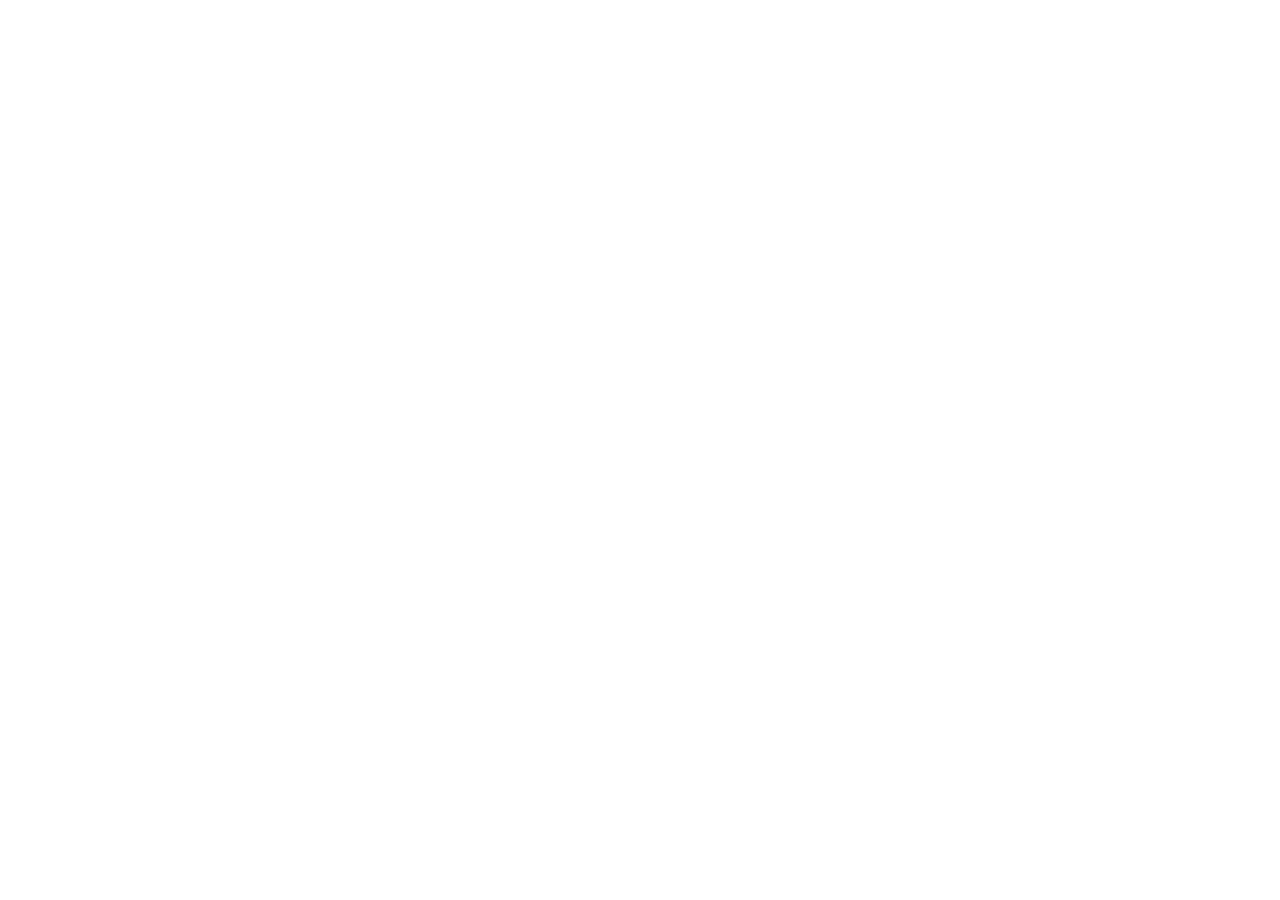
==== commit c4b2184a: "feat: redirect old links to ardayildiz.me" ====
--- a/index.html
+++ b/index.html
@@ -1,888 +1,14 @@
-<!DOCTYPE html>
+<!doctype html>
 <html lang="en">
-
 <head>
-  <meta charset="UTF-8">
-  <meta http-equiv="X-UA-Compatible" content="IE=edge">
-  <meta name="viewport" content="width=device-width, initial-scale=1.0">
-
-  <script>
-    (function () {
-      var t = localStorage.getItem('arda-theme');
-      if (t) { document.documentElement.setAttribute('data-theme', t); }
-    })();
-  </script>
-
-  <title>Arda Yıldız - Portfolio</title>
-  <meta name="description"
-    content="Portfolio of Arda Yıldız - Computer Engineer specializing in AI, Embedded Systems, Computer Vision, and low-level software. Based in Ankara, Turkey.">
-  <meta name="author" content="Arda Yıldız">
-  <meta name="robots" content="index, follow">
-
-  <!-- Open Graph -->
-  <meta property="og:title" content="Arda Yıldız - Portfolio">
-  <meta property="og:description"
-    content="Building systems that understand their environment - from low-level firmware to neural inference at the edge.">
-  <meta property="og:type" content="website">
-  <meta property="og:url" content="https://29ardayildiz.github.io/">
-
-  <!-- Canonical -->
-  <link rel="canonical" href="https://29ardayildiz.github.io/">
-
-  <!-- Favicon -->
-  <link rel="icon" href="favicon.ico" type="image/x-icon">
-
-  <!-- Fonts: Montserrat (single family site-wide) -->
-  <link rel="preconnect" href="https://fonts.googleapis.com">
-  <link rel="preconnect" href="https://fonts.gstatic.com" crossorigin>
-  <link
-    href="https://fonts.googleapis.com/css2?family=Montserrat:wght@300;400;500;600;700;800&display=swap"
-    rel="stylesheet">
-
-  <!-- Styles -->
-  <link rel="stylesheet" href="styles/styles.css">
+  <meta charset="utf-8">
+  <meta name="viewport" content="width=device-width, initial-scale=1">
+  <title>Arda Yıldız | Moved to ardayildiz.me</title>
+  <link rel="canonical" href="https://ardayildiz.me/">
+  <meta http-equiv="refresh" content="0; url=https://ardayildiz.me/">
+  <script>location.replace('https://ardayildiz.me/' + location.search + location.hash)</script>
 </head>
-
 <body>
-
-  <!-- ════════════════════════════════════════════════════════
-       NAVIGATION
-       ════════════════════════════════════════════════════════ -->
-  <nav class="nav" id="nav" aria-label="Primary navigation">
-    <div class="nav__inner">
-
-      <a href="#hero" class="nav__logo" aria-label="Back to top - Arda Yıldız">
-        A.YILDIZ
-      </a>
-
-      <!-- Desktop links -->
-      <ul class="nav__links" role="list">
-        <li><a href="#timeline" class="nav__link" data-i18n="nav.education">Education</a></li>
-        <li><a href="#experience" class="nav__link" data-i18n="nav.experience">Experience</a></li>
-        <li><a href="#work" class="nav__link" data-i18n="nav.projects">Projects</a></li>
-        <li><a href="#systems" class="nav__link" data-i18n="nav.systems">Systems</a></li>
-        <li><a href="#contact" class="nav__link" data-i18n="nav.contact">Contact</a></li>
-        <li>
-          <a href="Arda_YILDIZ_Cv.pdf" class="nav__link nav__link--cv" target="_blank" rel="noopener noreferrer" data-i18n="nav.cv">CV ↗</a>
-        </li>
-      </ul>
-
-      <!-- Right controls: lang toggle + theme toggle + hamburger grouped together -->
-      <div class="nav__right">
-
-        <!-- Language toggle -->
-        <button class="lang-toggle" id="lang-toggle" aria-label="Switch language" type="button">
-          <span class="lang-toggle__label" id="lang-label">TR</span>
-        </button>
-
-        <button class="theme-toggle" id="theme-toggle" aria-label="Toggle dark mode" type="button">
-          <span class="theme-toggle__icon theme-toggle__icon--sun" aria-hidden="true">☀</span>
-          <span class="theme-toggle__icon theme-toggle__icon--moon" aria-hidden="true">☾</span>
-        </button>
-
-        <!-- Hamburger (mobile) -->
-        <button class="nav__toggle" id="nav-toggle" aria-label="Toggle menu" aria-expanded="false"
-          aria-controls="nav-drawer">
-          <span></span>
-          <span></span>
-        </button>
-      </div>
-
-    </div><!-- /nav__inner -->
-
-    <!-- Mobile drawer -->
-    <nav class="nav__drawer" id="nav-drawer" aria-label="Mobile navigation">
-      <a href="#timeline" class="nav__link drawer__link" data-i18n="nav.education">Education</a>
-      <a href="#experience" class="nav__link drawer__link" data-i18n="nav.experience">Experience</a>
-      <a href="#work" class="nav__link drawer__link" data-i18n="nav.projects">Projects</a>
-      <a href="#systems" class="nav__link drawer__link" data-i18n="nav.systems">Systems</a>
-      <a href="#contact" class="nav__link drawer__link" data-i18n="nav.contact">Contact</a>
-      <a href="Arda_YILDIZ_Cv.pdf" class="nav__link nav__link--cv drawer__link" target="_blank"
-        rel="noopener noreferrer" data-i18n="nav.cv">CV ↗</a>
-    </nav>
-  </nav>
-
-
-  <main>
-
-    <!-- ══════════════════════════════════════════════════════
-         00 · HERO
-         ══════════════════════════════════════════════════════ -->
-    <section class="hero" id="hero" aria-labelledby="hero-name">
-
-      <div class="hero__body">
-
-        <!-- Left: text -->
-        <div class="hero__content">
-          <p class="hero__label mono" aria-label="Role" data-i18n="hero.label">
-            Computer Engineer · AI &amp; Embedded Systems
-          </p>
-
-          <h1 class="hero__name" id="hero-name">
-            Arda<br>
-            <em>Yıldız</em>
-          </h1>
-
-          <p class="hero__tagline" id="hero-tagline"
-            data-typewriter="Working on embedded systems, firmware development, and artificial intelligence applications."
-            data-typewriter-tr="Gömülü sistemler, yazılım geliştirme ve yapay zeka uygulamaları üzerine çalışıyorum.">
-            <span class="typewriter-text"></span><span class="typewriter-cursor" aria-hidden="true">|</span>
-          </p>
-        </div>
-
-        <!-- Right: portrait -->
-        <div class="hero__portrait-col">
-          <div class="hero__portrait-wrap">
-            <img src="img/hero.png" alt="Portrait of Arda Yıldız" class="hero__portrait" width="480" height="600"
-              loading="eager" fetchpriority="high">
-          </div>
-        </div>
-
-      </div><!-- /hero__body -->
-
-      <div class="hero__foot">
-        <a href="#philosophy" class="hero__scroll-indicator" aria-label="Scroll down">
-          <span class="hero__scroll-arrow" aria-hidden="true"></span>
-          <span data-i18n="hero.scroll">scroll</span>
-        </a>
-      </div>
-
-    </section><!-- /hero -->
-
-
-
-    <!-- ══════════════════════════════════════════════════════
-         01 · ENGINEERING PHILOSOPHY
-         ══════════════════════════════════════════════════════ -->
-    <section class="section manifesto" id="philosophy" aria-labelledby="philosophy-heading">
-      <div class="inner">
-
-        <div class="section__label reveal">
-          <span class="section__title" data-i18n="phil.title">Engineering Philosophy</span>
-        </div>
-
-        <div class="manifesto__body">
-          <blockquote class="manifesto__quote reveal" id="philosophy-heading" data-i18n="phil.quote">
-            I'm a computer engineering student with a strong focus on embedded systems,
-            IoT applications and AI integrations.
-          </blockquote>
-
-          <p class="manifesto__text reveal" data-i18n="phil.p1">
-            I enjoy developing software that interacts with the real world - from
-            firmware running on resource-constrained microcontrollers to web and mobile
-            applications that control connected devices. My work mainly focuses on
-            embedded systems, IoT communication and reliable device control.
-          </p>
-
-          <p class="manifesto__text reveal" data-i18n="phil.p2">
-            Alongside embedded development, I'm also interested in artificial
-            intelligence, especially computer vision, natural language processing and
-            retrieval-based systems. I like understanding how systems work at a low level
-            and turning that understanding into reliable, efficient and useful software.
-          </p>
-
-          <div class="manifesto__tags reveal-group">
-            <span class="tag reveal" data-i18n="phil.tag1">Embedded Systems</span>
-            <span class="tag reveal" data-i18n="phil.tag2">IoT</span>
-            <span class="tag reveal" data-i18n="phil.tag3">AI Integrations</span>
-            <span class="tag reveal" data-i18n="phil.tag4">Edge AI</span>
-            <span class="tag reveal" data-i18n="phil.tag5">Computer Vision</span>
-            <span class="tag reveal" data-i18n="phil.tag6">Low-level Software</span>
-          </div>
-        </div>
-
-      </div>
-    </section><!-- /manifesto -->
-
-
-    <!-- ══════════════════════════════════════════════════════
-         02 · EDUCATION
-         ══════════════════════════════════════════════════════ -->
-    <section class="section" id="timeline" aria-labelledby="timeline-heading">
-      <div class="inner">
-
-        <div class="section__label reveal">
-          <span class="section__title" id="timeline-heading" data-i18n="edu.title">Education</span>
-        </div>
-
-        <div class="timeline">
-
-          <div class="tl-item reveal">
-            <div class="tl-period">
-              <span class="mono" data-i18n="edu.1.period">Sep 2021 - June 2026</span>
-            </div>
-            <div class="tl-body">
-              <h3 class="tl-inst" data-i18n="edu.1.degree">B.Sc. Computer Engineering (60% Scholarship)</h3>
-              <p class="tl-role" data-i18n="edu.1.school">Çankaya University</p>
-              <p class="tl-note tl-note--strong mono" data-i18n="edu.1.cgpa">Graduation CGPA &nbsp;3.23 / 4.00</p>
-            </div>
-          </div>
-
-          <div class="tl-item reveal">
-            <div class="tl-period">
-              <span class="mono" data-i18n="edu.2.period">2017 - 2021</span>
-            </div>
-            <div class="tl-body">
-              <h3 class="tl-inst" data-i18n="edu.2.degree">Ayhan Sümer High School</h3>
-              <p class="tl-role" data-i18n="edu.2.school">High School Diploma</p>
-            </div>
-          </div>
-
-        </div><!-- /timeline -->
-
-      </div>
-    </section><!-- /timeline -->
-
-
-    <!-- ══════════════════════════════════════════════════════
-         03 · EXPERIENCE
-         ══════════════════════════════════════════════════════ -->
-    <section class="section" id="experience" aria-labelledby="experience-heading">
-      <div class="inner">
-
-        <div class="section__label reveal">
-          <span class="section__title" id="experience-heading" data-i18n="exp.title">Experience</span>
-        </div>
-
-        <div class="timeline">
-
-          <div class="tl-item reveal">
-            <div class="tl-period">
-              <span class="mono" data-i18n="exp.1.period">Feb 2026 - Present</span>
-            </div>
-            <div class="tl-body">
-              <h3 class="tl-inst" data-i18n="exp.1.company">NanoMagnetics Instruments</h3>
-              <p class="tl-role" data-i18n="exp.1.role">Candidate Engineer</p>
-              <p class="tl-note mono" data-i18n="exp.1.note">Contributing to hardware-software integration and system communication with
-                developing embedded and software solutions.</p>
-            </div>
-          </div>
-
-          <div class="tl-item reveal">
-            <div class="tl-period">
-              <span class="mono" data-i18n="exp.2.period">Mar 2024 - June 2026</span>
-            </div>
-            <div class="tl-body">
-              <h3 class="tl-inst" data-i18n="exp.2.company">Çankaya University - IT Department</h3>
-              <p class="tl-role" data-i18n="exp.2.role">Part-Time Student Developer</p>
-              <p class="tl-note mono" data-i18n="exp.2.note">Designed and built Fleet Tracking System (ESP32 + SIM7600) and a Handheld
-                RFID Card Reader for security guards. Both projects were assigned by the university's Board of
-                Trustees.</p>
-            </div>
-          </div>
-
-          <div class="tl-item reveal">
-            <div class="tl-period">
-              <span class="mono" data-i18n="exp.3.period">Jun 2025 - Sep 2025</span>
-            </div>
-            <div class="tl-body">
-              <h3 class="tl-inst" data-i18n="exp.3.company">Digitest Savunma ve Havacılık A.Ş.</h3>
-              <p class="tl-role" data-i18n="exp.3.role">Long-Term Embedded Systems Intern</p>
-              <p class="tl-note mono" data-i18n="exp.3.note">Designed FPGA systems in Vivado with custom IP cores and AXI communication.
-                Built bare-metal/FreeRTOS embedded softwares, UART &amp; TCP/IP pipelines and a PySide6 GUI for
-                real-time YOLOv5 object detection.</p>
-            </div>
-          </div>
-
-          <div class="tl-item reveal">
-            <div class="tl-period">
-              <span class="mono" data-i18n="exp.4.period">Jul 2024 - Sep 2024</span>
-            </div>
-            <div class="tl-body">
-              <h3 class="tl-inst" data-i18n="exp.4.company">NanoMagnetics Instruments</h3>
-              <p class="tl-role" data-i18n="exp.4.role">Long-Term Software Intern</p>
-              <p class="tl-note mono" data-i18n="exp.4.note">Built a mobile application using Flutter to control scientific devices via
-                BLE. Also integrated Firebase Authentication and Firestore while optimizing performance by resolving
-                memory leaks.</p>
-            </div>
-          </div>
-
-        </div><!-- /timeline -->
-
-      </div>
-    </section><!-- /experience -->
-
-
-    <!-- ══════════════════════════════════════════════════════
-         03 · SELECTED WORK
-         ══════════════════════════════════════════════════════ -->
-    <section class="section" id="work" aria-labelledby="work-heading">
-      <div class="inner">
-
-        <div class="section__label reveal">
-          <span class="section__title" id="work-heading" data-i18n="work.title">Projects</span>
-        </div>
-
-        <div class="work__list">
-
-          <!-- ── Project 001: Helma AI ────────────────────── -->
-          <article class="project reveal" aria-labelledby="proj-001-title">
-
-            <div class="project__img-col">
-              <div class="project__img-wrap">
-                <img src="img/HelmaAi.png" alt="Helma AI - AI-powered elderly care mobile application"
-                  class="project__img" loading="lazy" width="700" height="500">
-                <div class="project__img-caption">
-                  <span class="project__img-caption-text">Helma AI - Elderly Care Assistant</span>
-                </div>
-              </div>
-            </div>
-
-            <div class="project__info-col">
-              <span class="project__idx mono">IDX_001</span>
-              <h3 class="project__title" id="proj-001-title" data-i18n="proj.1.title">Helma AI - Elderly Care Assistant</h3>
-              <p class="project__desc" data-i18n="proj.1.desc">
-                A multimodal AI-powered mobile application for elderly care, combining
-                emotion recognition across video, audio, and text with real-time
-                monitoring, reminders, and caregiver-family interaction workflows.
-              </p>
-              <div class="project__meta">
-                <div class="project__row">
-                  <span class="meta-lbl" data-i18n="proj.stack">Stack</span>
-                  <span class="meta-badge meta-badge--blue">Flutter</span>
-                  <span class="meta-badge meta-badge--green">FastAPI</span>
-                  <span class="meta-badge meta-badge--teal">MongoDB</span>
-                </div>
-                <div class="project__row">
-                  <span class="meta-lbl" data-i18n="proj.domain">Domain</span>
-                  <span class="meta-val" data-i18n="proj.1.domain">AI / Multimodal Systems</span>
-                </div>
-              </div>
-              <div class="project__links">
-                <a href="https://helma-ai.com" class="project__link" target="_blank" rel="noopener noreferrer"
-                  aria-label="Helma AI - Website" data-i18n="link.website">Website ↗</a>
-              </div>
-            </div>
-
-          </article><!-- /project 001 -->
-
-
-          <!-- ── Project 002: Fleet Tracking System ───────── -->
-          <article class="project project--flip reveal" aria-labelledby="proj-002-title">
-
-            <div class="project__img-col">
-              <div class="project__img-wrap">
-                <img src="img/fleettracker.jpg"
-                  alt="Fleet Tracking System for Çankaya University - ESP32 bus tracking device" class="project__img"
-                  loading="lazy" width="700" height="500">
-                <div class="project__img-caption">
-                  <span class="project__img-caption-text">Fleet Tracking System - Çankaya University</span>
-                </div>
-              </div>
-            </div>
-
-            <div class="project__info-col">
-              <span class="project__idx mono">IDX_002</span>
-              <h3 class="project__title" id="proj-002-title" data-i18n="proj.2.title">Fleet Tracking System for Çankaya University</h3>
-              <p class="project__desc" data-i18n="proj.2.desc">
-                A live tracking system for the university's bus fleet. The device
-                provides real-time location monitoring for students and staff, while
-                an integrated RFID validator ensures that only registered members can
-                access the transportation network.
-              </p>
-              <div class="project__meta">
-                <div class="project__row">
-                  <span class="meta-lbl" data-i18n="proj.stack">Stack</span>
-                  <span class="meta-badge meta-badge--orange">ESP32</span>
-                  <span class="meta-badge meta-badge--gray">C++</span>
-                  <span class="meta-badge meta-badge--gray">SIM7600</span>
-                </div>
-                <div class="project__row">
-                  <span class="meta-lbl" data-i18n="proj.domain">Domain</span>
-                  <span class="meta-val" data-i18n="proj.2.domain">Embedded Systems &middot; PCB Design (EasyEDA)</span>
-                </div>
-              </div>
-            </div>
-
-          </article><!-- /project 002 -->
-
-
-          <!-- ── Project 003: Handheld RFID Card Reader ───── -->
-          <article class="project reveal" aria-labelledby="proj-003-title">
-
-            <div class="project__img-col">
-              <div class="project__img-wrap">
-                <img src="img/cardreader.jpg"
-                  alt="Handheld RFID Card Reader for Çankaya University - Wi-Fi validator terminal" class="project__img"
-                  loading="lazy" width="700" height="500">
-                <div class="project__img-caption">
-                  <span class="project__img-caption-text">Handheld RFID Card Reader</span>
-                </div>
-              </div>
-            </div>
-
-            <div class="project__info-col">
-              <span class="project__idx mono">IDX_003</span>
-              <h3 class="project__title" id="proj-003-title" data-i18n="proj.3.title">Handheld RFID Card Reader for Çankaya University</h3>
-              <p class="project__desc" data-i18n="proj.3.desc">
-                A Wi-Fi-enabled handheld RFID validator terminal for security guards at
-                the university's main gate. The device periodically syncs a local
-                database for offline verification, logs scanned IDs locally, and
-                batches reports back to the university servers.
-              </p>
-              <div class="project__meta">
-                <div class="project__row">
-                  <span class="meta-lbl" data-i18n="proj.stack">Stack</span>
-                  <span class="meta-badge meta-badge--orange">ESP32</span>
-                  <span class="meta-badge meta-badge--gray">C++</span>
-                </div>
-                <div class="project__row">
-                  <span class="meta-lbl" data-i18n="proj.domain">Domain</span>
-                  <span class="meta-val" data-i18n="proj.3.domain">Embedded Systems</span>
-                </div>
-              </div>
-            </div>
-
-          </article><!-- /project 003 -->
-
-
-          <!-- ── Project 004: Turkish Legal RAG ───────────── -->
-          <article class="project project--flip reveal" aria-labelledby="proj-004-title">
-
-            <div class="project__img-col">
-              <div class="project__img-wrap">
-                <img src="img/turkish-legal-rag.jpg"
-                  alt="Turkish Legal Question Answering System - RAG pipeline architecture" class="project__img"
-                  loading="lazy" width="700" height="500">
-                <div class="project__img-caption">
-                  <span class="project__img-caption-text">Turkish Legal Question Answering System</span>
-                </div>
-              </div>
-            </div>
-
-            <div class="project__info-col">
-              <span class="project__idx mono">IDX_004</span>
-              <h3 class="project__title" id="proj-004-title" data-i18n="proj.4.title">Turkish Legal Question Answering System</h3>
-              <p class="project__desc" data-i18n="proj.4.desc">
-                An end-to-end RAG system for Turkish legal question answering. Includes
-                embedding tuning, hybrid retrieval, reranking and LLM fine-tuning,
-                designed to produce grounded, citation-consistent answers while
-                minimizing hallucination. Evaluated with Recall@K, MRR, F1 and faithfulness.
-              </p>
-              <div class="project__meta">
-                <div class="project__row">
-                  <span class="meta-lbl" data-i18n="proj.stack">Stack</span>
-                  <span class="meta-badge meta-badge--yellow">Python</span>
-                  <span class="meta-badge meta-badge--purple">RAG</span>
-                  <span class="meta-badge meta-badge--purple">LLM Fine-Tuning</span>
-                </div>
-                <div class="project__row">
-                  <span class="meta-lbl" data-i18n="proj.domain">Domain</span>
-                  <span class="meta-val" data-i18n="proj.4.domain">AI / NLP</span>
-                </div>
-              </div>
-              <div class="project__links">
-                <a href="https://github.com/29ardayildiz/turkish-legal-rag-pipeline" class="project__link"
-                  target="_blank" rel="noopener noreferrer"
-                  aria-label="Turkish Legal Question Answering System - GitHub repository" data-i18n="link.github">GitHub ↗</a>
-              </div>
-            </div>
-
-          </article><!-- /project 004 -->
-
-
-          <!-- ── Project 005: TinyVoice ────────────────────── -->
-          <article class="project reveal" aria-labelledby="proj-005-title">
-
-            <div class="project__img-col">
-              <div class="project__img-wrap">
-                <img src="img/tiny-voice.png" alt="TinyVoice- edge AI keyword spotting system on ESP32"
-                  class="project__img" loading="lazy" width="700" height="500">
-                <div class="project__img-caption">
-                  <span class="project__img-caption-text">TinyVoice - Keyword Spotting on ESP32</span>
-                </div>
-              </div>
-            </div>
-
-            <div class="project__info-col">
-              <span class="project__idx mono">IDX_005</span>
-              <h3 class="project__title" id="proj-005-title" data-i18n="proj.5.title">TinyVoice - Keyword Spotting System</h3>
-              <p class="project__desc" data-i18n="proj.5.desc">
-                An edge AI keyword spotting system optimized for microcontrollers.
-                Trained and compared multiple deep learning models on the Google
-                Speech Commands dataset. Prepared a DS-CNN model for deployment
-                on ESP32 devices.
-              </p>
-              <div class="project__meta">
-                <div class="project__row">
-                  <span class="meta-lbl" data-i18n="proj.stack">Stack</span>
-                  <span class="meta-badge meta-badge--yellow">Python</span>
-                  <span class="meta-badge meta-badge--red">TensorFlow</span>
-                  <span class="meta-badge meta-badge--orange">ESP32</span>
-                </div>
-                <div class="project__row">
-                  <span class="meta-lbl" data-i18n="proj.domain">Domain</span>
-                  <span class="meta-val" data-i18n="proj.5.domain">Edge AI</span>
-                </div>
-              </div>
-              <div class="project__links">
-                <a href="https://github.com/ackgz0/tinyVoiceKWS" class="project__link" target="_blank"
-                  rel="noopener noreferrer" aria-label="TinyVoice - GitHub repository" data-i18n="link.github">GitHub ↗</a>
-              </div>
-            </div>
-
-          </article><!-- /project 005 -->
-
-
-          <!-- ── Project 006: Push or Perish ──────────────── -->
-          <article class="project project--flip reveal" aria-labelledby="proj-006-title">
-
-            <div class="project__img-col">
-              <div class="project__img-wrap">
-                <img src="img/port3.jpg" alt="Push or Perish - MSP430G2553 reflex game hardware on a breadboard"
-                  class="project__img" loading="lazy" width="700" height="500">
-                <div class="project__img-caption">
-                  <span class="project__img-caption-text">Push or Perish - Bare-metal Reflex Game</span>
-                </div>
-              </div>
-            </div>
-
-            <div class="project__info-col">
-              <span class="project__idx mono">IDX_006</span>
-              <h3 class="project__title" id="proj-006-title" data-i18n="proj.6.title">Push or Perish</h3>
-              <p class="project__desc" data-i18n="proj.6.desc">
-                A real-time reflex game. Built on the MSP430G2553 microcontroller
-                using a 7-segment display, two buttons, and two LEDs. Written in
-                Assembly language.
-              </p>
-              <div class="project__meta">
-                <div class="project__row">
-                  <span class="meta-lbl" data-i18n="proj.stack">Stack</span>
-                  <span class="meta-badge meta-badge--gray">C</span>
-                  <span class="meta-badge meta-badge--gray">MSP430</span>
-                  <span class="meta-badge meta-badge--gray">Assembly</span>
-                </div>
-                <div class="project__row">
-                  <span class="meta-lbl" data-i18n="proj.domain">Domain</span>
-                  <span class="meta-val" data-i18n="proj.6.domain">Embedded Systems</span>
-                </div>
-              </div>
-              <div class="project__links">
-                <a href="https://github.com/29ardayildiz/Push_Or_Perish" class="project__link" target="_blank"
-                  rel="noopener noreferrer" aria-label="Push or Perish - GitHub repository" data-i18n="link.github">GitHub ↗</a>
-              </div>
-            </div>
-
-          </article><!-- /project 006 -->
-
-
-          <!-- ── Project 007: Classroom Reservation ───────── -->
-          <article class="project reveal" aria-labelledby="proj-007-title">
-
-            <div class="project__img-col">
-              <div class="project__img-wrap">
-                <img src="img/port5.jpg" alt="Classroom Reservation System- web application dashboard screenshot"
-                  class="project__img" loading="lazy" width="700" height="500">
-                <div class="project__img-caption">
-                  <span class="project__img-caption-text">Classroom Reservation System</span>
-                </div>
-              </div>
-            </div>
-
-            <div class="project__info-col">
-              <span class="project__idx mono">IDX_007</span>
-              <h3 class="project__title" id="proj-007-title" data-i18n="proj.7.title">Classroom Reservation System</h3>
-              <p class="project__desc" data-i18n="proj.7.desc">
-                A full-stack web application for managing institutional classroom
-                reservations. Used .NET environment and HTML/CSS/JavaScript on the
-                frontend, with features like real-time availability tracking,
-                conflict-resolution logic and multi-role access control for
-                students, faculty and administrators.
-              </p>
-              <div class="project__meta">
-                <div class="project__row">
-                  <span class="meta-lbl" data-i18n="proj.stack">Stack</span>
-                  <span class="meta-badge meta-badge--purple">.NET</span>
-                  <span class="meta-badge meta-badge--yellow">JavaScript</span>
-                  <span class="meta-badge meta-badge--gray">HTML/CSS</span>
-                </div>
-                <div class="project__row">
-                  <span class="meta-lbl" data-i18n="proj.domain">Domain</span>
-                  <span class="meta-val" data-i18n="proj.7.domain">Backend Systems</span>
-                </div>
-              </div>
-              <div class="project__links">
-                <a href="https://github.com/29ardayildiz/ClassroomReservationSystem" class="project__link"
-                  target="_blank" rel="noopener noreferrer"
-                  aria-label="Classroom Reservation System - GitHub repository" data-i18n="link.github">GitHub ↗</a>
-                <a href="https://www.youtube.com/watch?v=wq49cKLY9os" class="project__link" target="_blank"
-                  rel="noopener noreferrer" aria-label="Classroom Reservation System - Demo video" data-i18n="link.demo">Demo ↗</a>
-              </div>
-            </div>
-
-          </article><!-- /project 007 -->
-
-
-          <!-- ── Project 008: VehiCrypto ──────────────────── -->
-          <article class="project project--flip reveal" aria-labelledby="proj-008-title">
-
-            <div class="project__img-col">
-              <div class="project__img-wrap">
-                <img src="img/port2.jpg" alt="VehiCrypto - Blockchain vehicle maintenance web application interface"
-                  class="project__img" loading="lazy" width="700" height="500">
-                <div class="project__img-caption">
-                  <span class="project__img-caption-text">VehiCrypto - Blockchain Vehicle Records</span>
-                </div>
-              </div>
-            </div>
-
-            <div class="project__info-col">
-              <span class="project__idx mono">IDX_008</span>
-              <h3 class="project__title" id="proj-008-title" data-i18n="proj.8.title">VehiCrypto</h3>
-              <p class="project__desc" data-i18n="proj.8.desc">
-                A blockchain-based vehicle maintenance tracking system. An immutable
-                service history ledger built on Ethereum smart contracts. This system
-                guarantees tamper-proof records across the full vehicle lifecycle,
-                accessible to owners, mechanics and inspectors.
-              </p>
-              <div class="project__meta">
-                <div class="project__row">
-                  <span class="meta-lbl" data-i18n="proj.stack">Stack</span>
-                  <span class="meta-badge meta-badge--purple">Solidity</span>
-                  <span class="meta-badge meta-badge--teal">Web3</span>
-                  <span class="meta-badge meta-badge--yellow">JavaScript</span>
-                </div>
-                <div class="project__row">
-                  <span class="meta-lbl" data-i18n="proj.domain">Domain</span>
-                  <span class="meta-val" data-i18n="proj.8.domain">Distributed Systems</span>
-                </div>
-              </div>
-              <div class="project__links">
-                <a href="https://github.com/dogukanpoyraz/VehiCrypto?tab=readme-ov-file#login-page"
-                  class="project__link" target="_blank" rel="noopener noreferrer"
-                  aria-label="VehiCrypto - GitHub repository" data-i18n="link.github">GitHub ↗</a>
-              </div>
-            </div>
-
-          </article><!-- /project 008 -->
-
-
-          <!-- ── Project 009: Dungeon Of Pacemaker ────────── -->
-          <article class="project reveal" aria-labelledby="proj-009-title">
-
-            <div class="project__img-col">
-              <div class="project__img-wrap">
-                <img src="img/port4.jpg" alt="Dungeon Of Pacemaker - TeduJam game project" class="project__img"
-                  loading="lazy" width="700" height="500">
-                <div class="project__img-caption">
-                  <span class="project__img-caption-text">Dungeon Of Pacemaker - TeduJam</span>
-                </div>
-              </div>
-            </div>
-
-            <div class="project__info-col">
-              <span class="project__idx mono">IDX_009</span>
-              <h3 class="project__title" id="proj-009-title" data-i18n="proj.9.title">Dungeon Of Pacemaker</h3>
-              <p class="project__desc" data-i18n="proj.9.desc">
-                A game built for TeduJam, a university hackathon. Developed with a
-                group of 4 under time constraints, focusing on rapid prototyping and
-                core gameplay mechanics.
-              </p>
-              <div class="project__meta">
-                <div class="project__row">
-                  <span class="meta-lbl" data-i18n="proj.stack">Stack</span>
-                  <span class="meta-badge meta-badge--purple">C#</span>
-                  <span class="meta-badge meta-badge--gray">Game Engine</span>
-                </div>
-                <div class="project__row">
-                  <span class="meta-lbl" data-i18n="proj.domain">Domain</span>
-                  <span class="meta-val" data-i18n="proj.9.domain">Game Development</span>
-                </div>
-              </div>
-              <div class="project__links">
-                <a href="https://github.com/alperenelbiz/Dungeon-Of-Pacemaker--TeduJam" class="project__link"
-                  target="_blank" rel="noopener noreferrer" aria-label="Dungeon Of Pacemaker - GitHub repository">GitHub
-                  ↗</a>
-              </div>
-            </div>
-
-          </article><!-- /project 009 -->
-
-
-          <!-- ── Project 010: UE4 Horror Game ─────────────── -->
-          <article class="project project--flip reveal" aria-labelledby="proj-010-title">
-
-            <div class="project__img-col">
-              <div class="project__img-wrap">
-                <img src="img/port1.jpg" alt="Realistic Horror Game - Unreal Engine 4 environment screenshot"
-                  class="project__img" loading="lazy" width="700" height="500">
-                <div class="project__img-caption">
-                  <span class="project__img-caption-text">Realistic Horror Game - Unreal Engine 4</span>
-                </div>
-              </div>
-            </div>
-
-            <div class="project__info-col">
-              <span class="project__idx mono">IDX_010</span>
-              <h3 class="project__title" id="proj-010-title" data-i18n="proj.10.title">Realistic Horror Game</h3>
-              <p class="project__desc" data-i18n="proj.10.desc">
-                A game project developed using Unreal Engine and C++. Focused on
-                C++ Object Oriented Programming concepts.
-              </p>
-              <div class="project__meta">
-                <div class="project__row">
-                  <span class="meta-lbl" data-i18n="proj.stack">Stack</span>
-                  <span class="meta-badge meta-badge--gray">C++</span>
-                  <span class="meta-badge meta-badge--blue">Blueprint</span>
-                  <span class="meta-badge meta-badge--red">UE4</span>
-                </div>
-                <div class="project__row">
-                  <span class="meta-lbl" data-i18n="proj.domain">Domain</span>
-                  <span class="meta-val" data-i18n="proj.10.domain">Real-time Systems</span>
-                </div>
-              </div>
-              <div class="project__links">
-                <a href="https://github.com/Cagdas-Gulec/UE4_Horror_Game_Project" class="project__link" target="_blank"
-                  rel="noopener noreferrer" aria-label="Realistic Horror Game - GitHub repository" data-i18n="link.github">GitHub ↗</a>
-                <a href="https://www.youtube.com/watch?v=FLW4SrO-ktk" class="project__link" target="_blank"
-                  rel="noopener noreferrer" aria-label="Realistic Horror Game - Demo video" data-i18n="link.demo">Demo ↗</a>
-              </div>
-            </div>
-
-          </article><!-- /project 010 -->
-
-        </div><!-- /work__list -->
-
-      </div>
-    </section><!-- /work -->
-
-
-    <!-- ══════════════════════════════════════════════════════
-         03 · TECHNICAL DOMAINS
-         ══════════════════════════════════════════════════════ -->
-    <section class="section systems" id="systems" aria-labelledby="systems-heading">
-      <div class="inner">
-
-        <span id="systems-heading" class="visually-hidden">Technical Domains</span>
-
-        <div class="systems__grid reveal-group">
-
-          <div class="reveal">
-            <h3 class="systems__col-title mono" data-i18n="sys.col1">Programming Languages</h3>
-            <ul class="systems__list" role="list">
-              <li>C</li>
-              <li>C++</li>
-              <li>Python</li>
-              <li>Java</li>
-              <li>C#</li>
-              <li>Assembly (x86 &middot; MSP430)</li>
-              <li>JavaScript</li>
-              <li>SQL</li>
-              <li>Dart / Flutter</li>
-            </ul>
-          </div>
-
-          <div class="reveal">
-            <h3 class="systems__col-title mono" data-i18n="sys.col2">Embedded &amp; Hardware</h3>
-            <ul class="systems__list" role="list">
-              <li>Arduino &amp; ESP32</li>
-              <li>MSP430G2553</li>
-              <li>Vitis / Vivado (FPGA)</li>
-              <li>FreeRTOS / Bare-metal C</li>
-              <li>UART &middot; SPI &middot; I2C &middot; I2S</li>
-              <li>TCP/IP &middot; UDP &middot; Wi-Fi &middot; Bluetooth</li>
-              <li>Qt Creator</li>
-              <li>GPIO &amp; Timer Interrupts</li>
-            </ul>
-          </div>
-
-          <div class="reveal">
-            <h3 class="systems__col-title mono" data-i18n="sys.col3">AI &amp; Systems</h3>
-            <ul class="systems__list" role="list">
-              <li>OpenCV</li>
-              <li>TensorFlow</li>
-              <li>PyTorch</li>
-              <li>RAG &amp; LLM Fine-Tuning</li>
-              <li>FastAPI &middot; MongoDB &middot; Firebase</li>
-              <li>REST APIs &middot; BLE</li>
-              <li>Linux / Bash &middot; Git</li>
-              <li>Unity &middot; Unreal Engine 4</li>
-            </ul>
-          </div>
-
-          <div class="reveal">
-            <h3 class="systems__col-title mono" data-i18n="sys.col4">Spoken Languages</h3>
-            <ul class="systems__list" role="list">
-              <li data-i18n="sys.lang1">Turkish (Native)</li>
-              <li data-i18n="sys.lang2">English (B2)</li>
-            </ul>
-          </div>
-
-        </div><!-- /systems__grid -->
-
-        <div class="systems__domains reveal">
-          <h3 class="systems__col-title mono" data-i18n="sys.domains">Domains</h3>
-          <div class="domains__list">
-            <span class="tag" data-i18n="sys.tag1">IoT Systems</span>
-            <span class="tag" data-i18n="sys.tag2">Edge AI</span>
-            <span class="tag" data-i18n="sys.tag3">Embedded Systems</span>
-            <span class="tag" data-i18n="sys.tag4">Computer Vision</span>
-            <span class="tag" data-i18n="sys.tag5">NLP</span>
-            <span class="tag" data-i18n="sys.tag6">RAG Pipelines</span>
-            <span class="tag" data-i18n="sys.tag7">FPGA Design</span>
-            <span class="tag" data-i18n="sys.tag8">Mobile Development</span>
-          </div>
-        </div>
-
-      </div>
-    </section><!-- /systems -->
-
-
-    <!-- ══════════════════════════════════════════════════════
-         06 · CONTACT
-         ══════════════════════════════════════════════════════ -->
-    <section class="section contact" id="contact" aria-labelledby="contact-heading">
-      <div class="inner">
-
-        <span id="contact-heading" class="visually-hidden">Contact</span>
-
-        <p class="contact__headline reveal" data-i18n="contact.title">
-          Contact:
-        </p>
-
-        <a href="mailto:ardayildiz029@gmail.com" class="contact__email reveal"
-          aria-label="Email Arda Yıldız at ardayildiz029@gmail.com">
-          ardayildiz029@gmail.com
-        </a>
-
-        <div class="contact__foot reveal">
-
-          <nav class="contact__socials" aria-label="Social media links">
-            <a href="https://github.com/29ardayildiz" class="social-link" target="_blank" rel="noopener noreferrer"
-              aria-label="GitHub profile" data-i18n="link.github">GitHub ↗</a>
-            <a href="https://www.linkedin.com/in/arda-y%C4%B1ld%C4%B1z-a2ab32218/" class="social-link" target="_blank"
-              rel="noopener noreferrer" aria-label="LinkedIn profile">LinkedIn ↗</a>
-          </nav>
-
-          <div class="contact__info">
-            <span class="mono" data-i18n="contact.location">Çankaya, Ankara</span>
-          </div>
-
-        </div><!-- /contact__foot -->
-
-      </div>
-    </section><!-- /contact -->
-
-  </main>
-
-
-  <!-- ════════════════════════════════════════════════════════
-       FOOTER
-       ════════════════════════════════════════════════════════ -->
-  <footer class="footer" role="contentinfo">
-    <div class="footer__inner">
-      <span class="mono" style="color: var(--c-text-muted);" data-i18n="footer.copy">
-        &copy; 2026 Arda Yıldız
-      </span>
-      <a href="Arda_YILDIZ_Cv.pdf" class="mono footer__cv" target="_blank" rel="noopener noreferrer"
-        aria-label="Download CV as PDF" data-i18n="footer.cv">Download CV ↗</a>
-    </div>
-  </footer>
-
-
-  <script src="translations.js"></script>
-  <script src="app.js"></script>
-
+  <p>This site has moved to <a href="https://ardayildiz.me/">ardayildiz.me</a>.</p>
 </body>
-
-</html>+</html>
